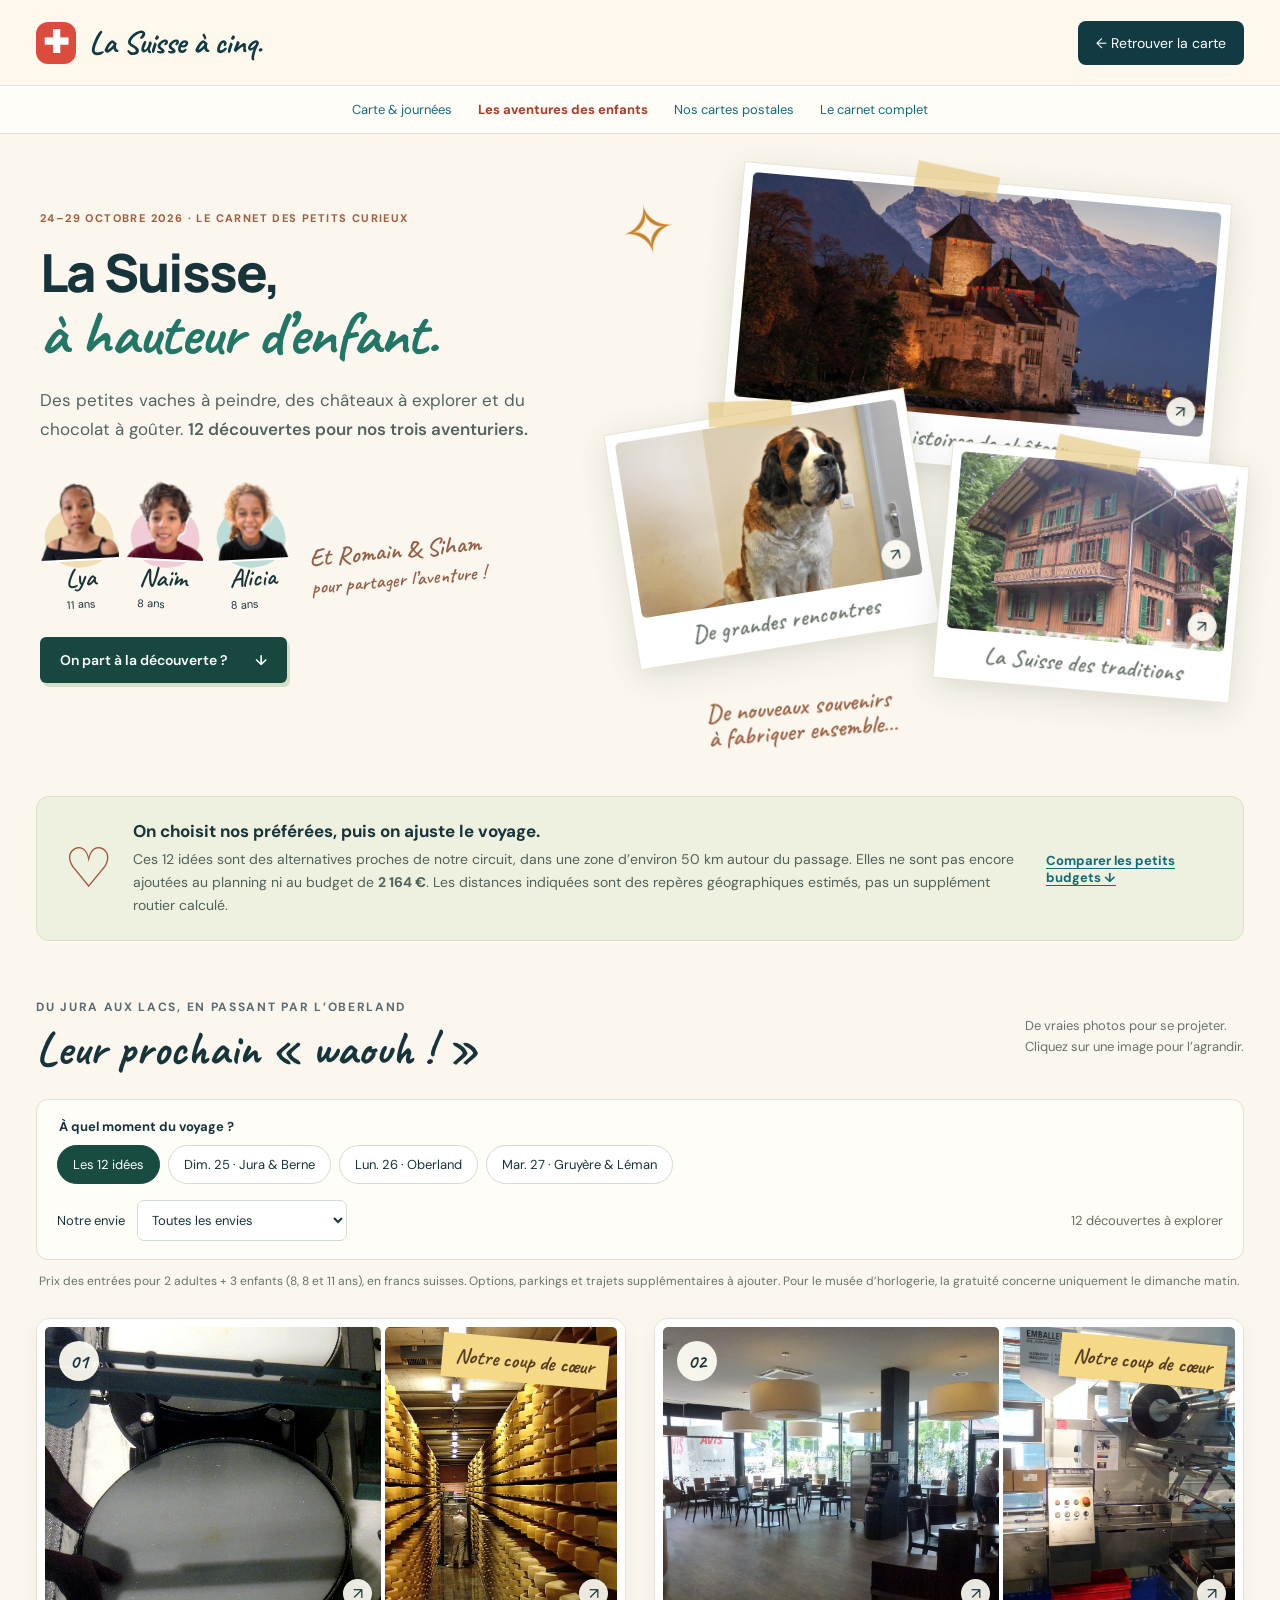
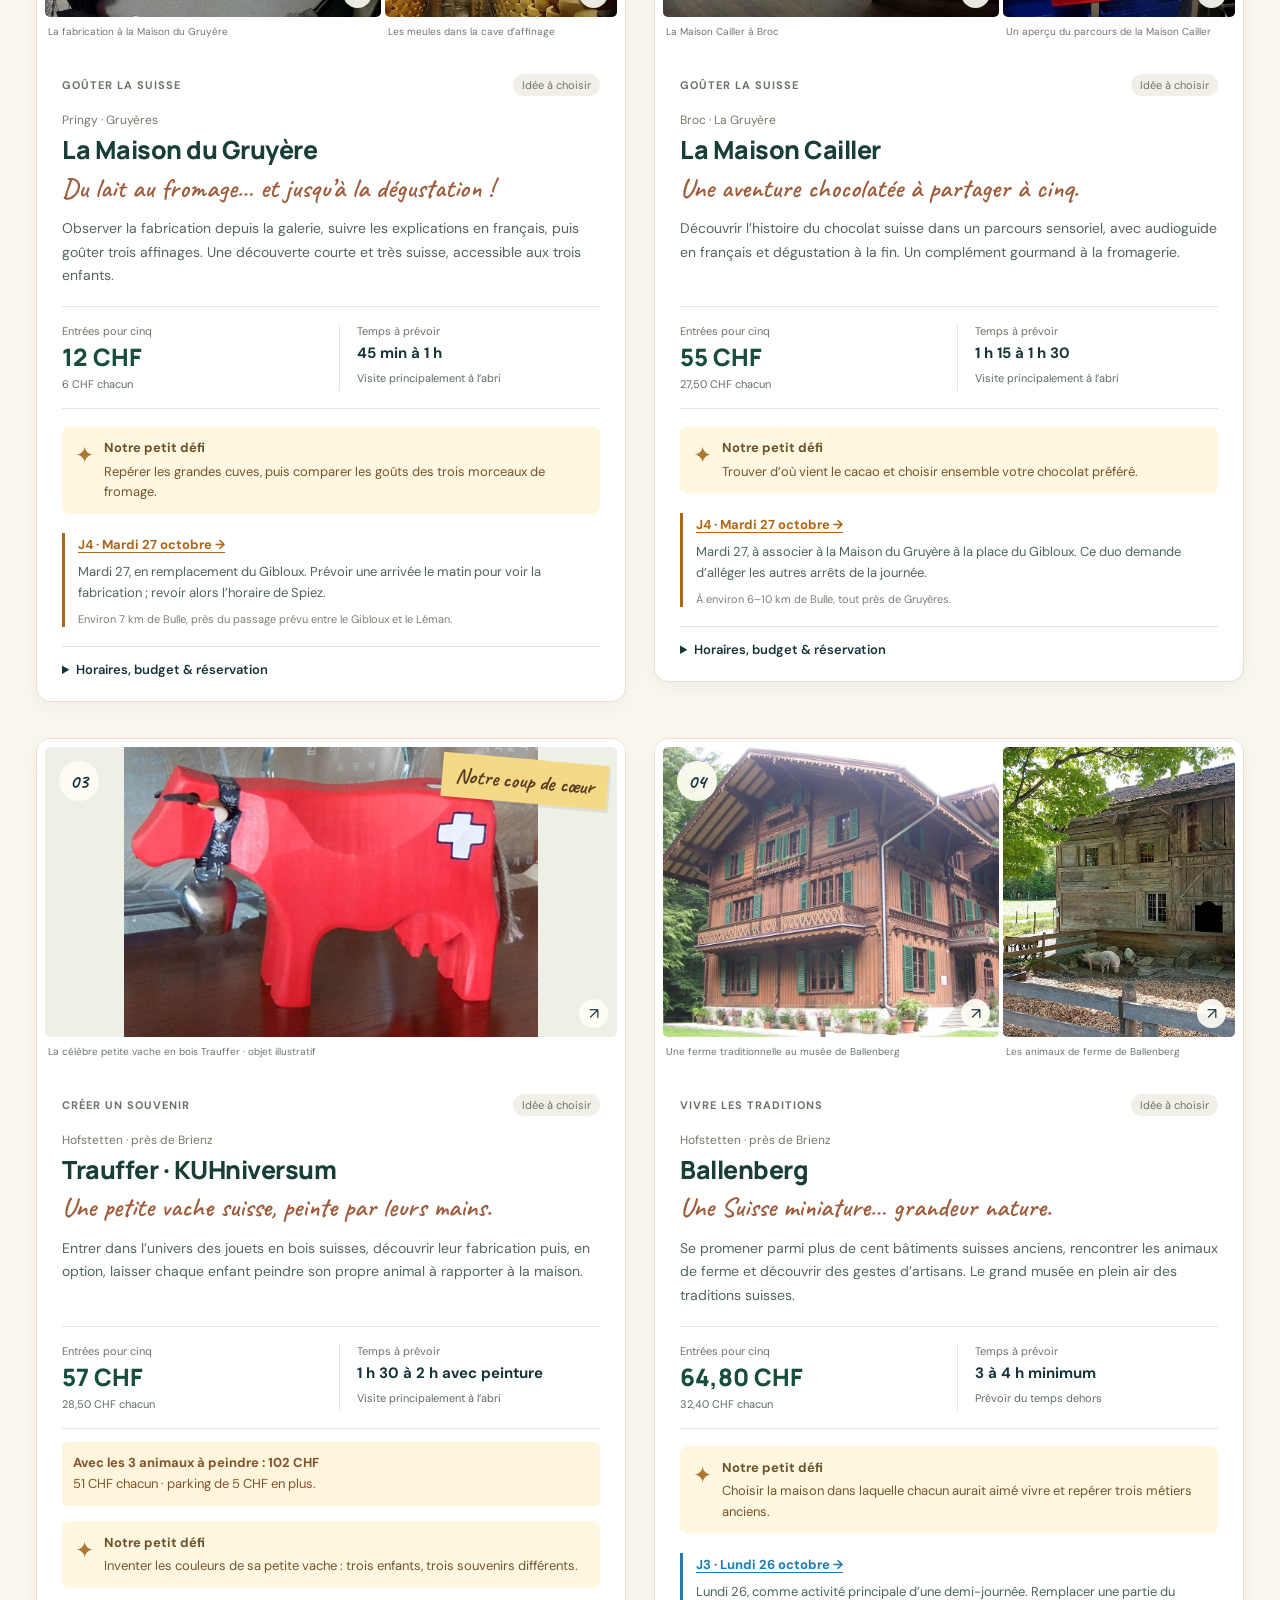
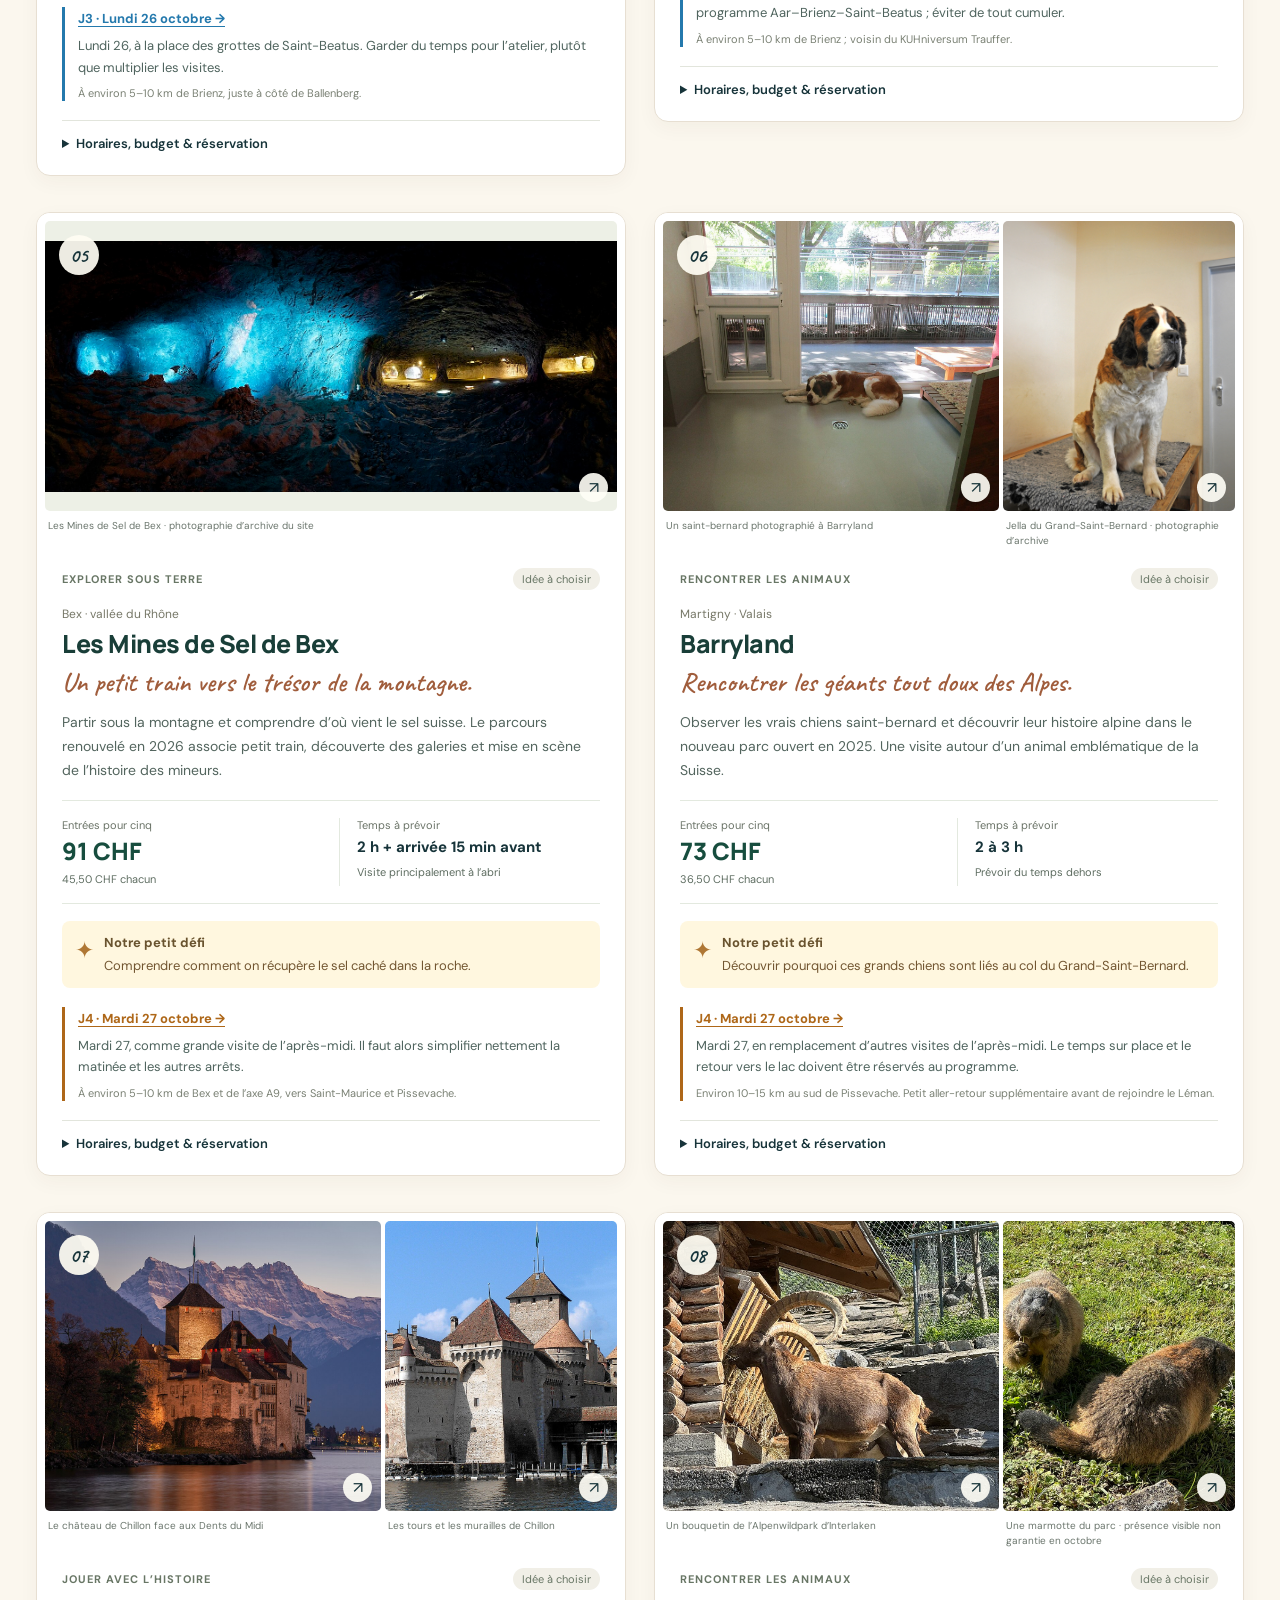
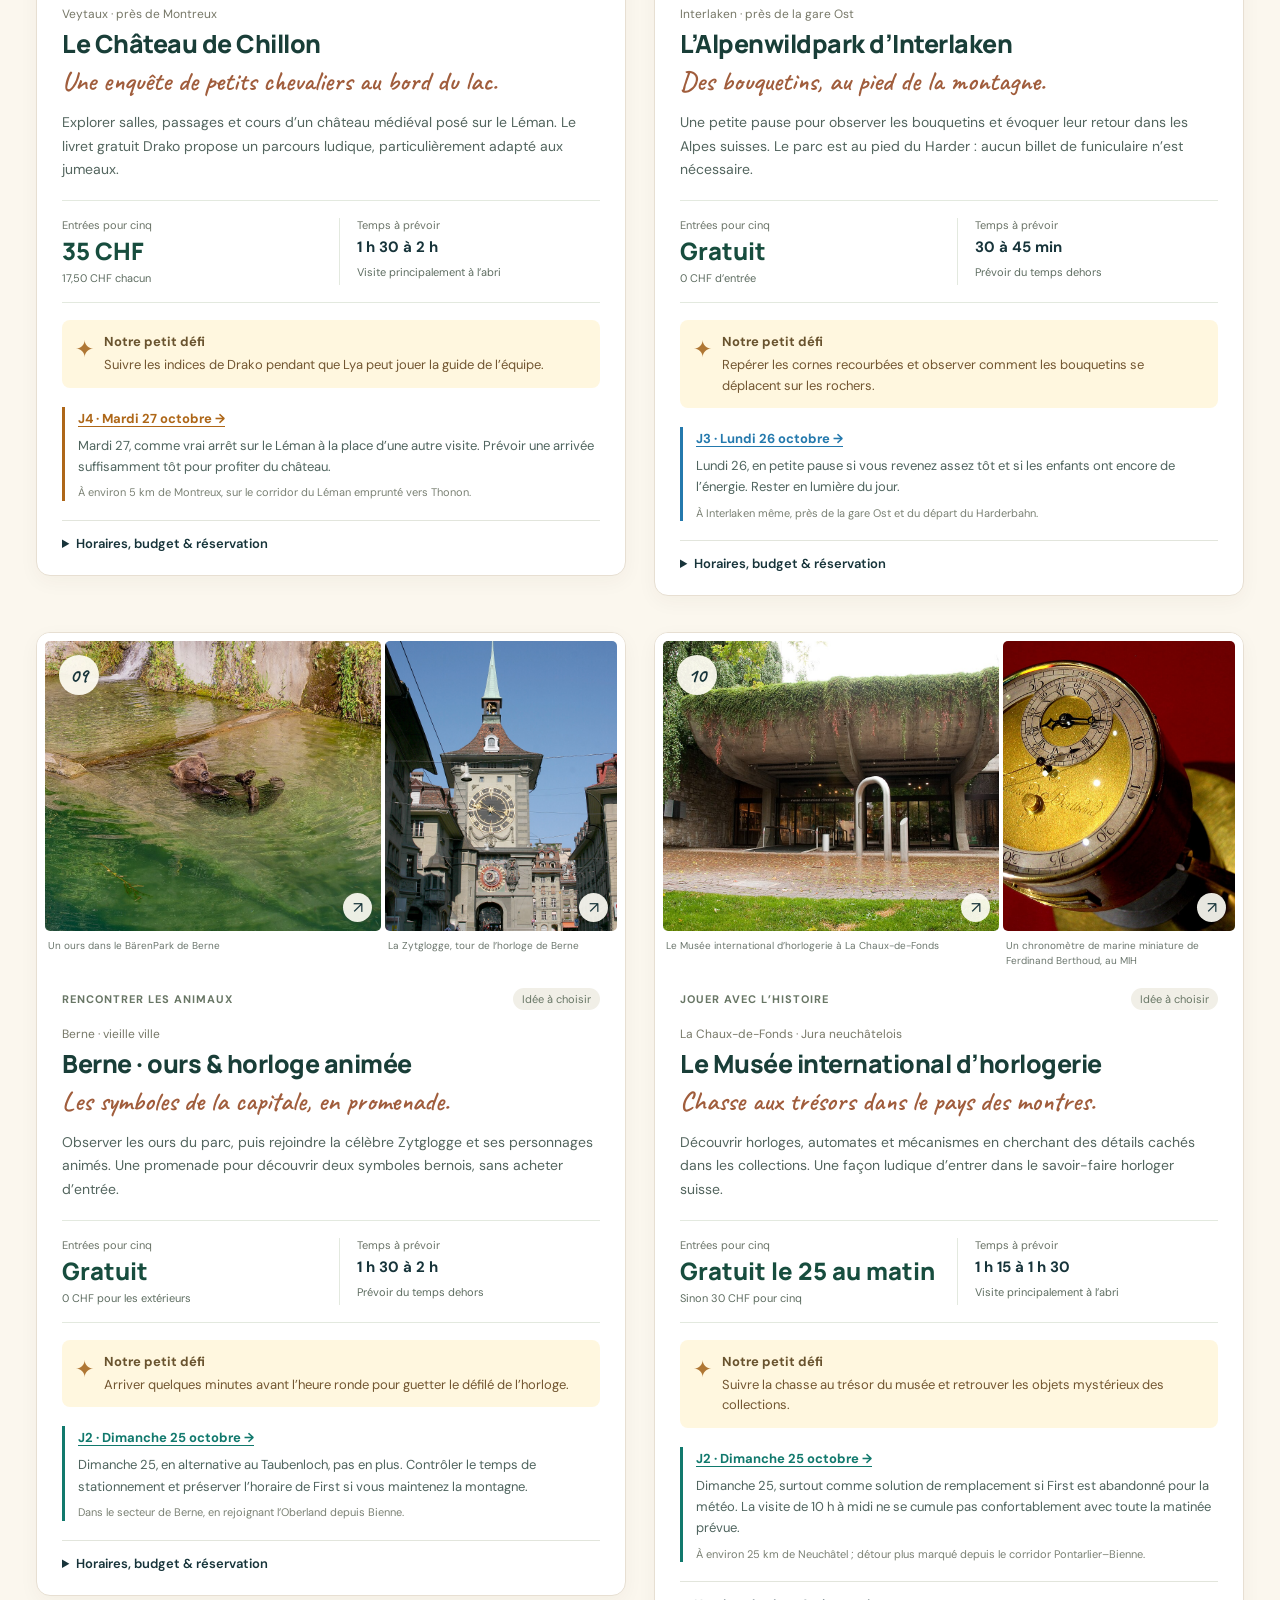
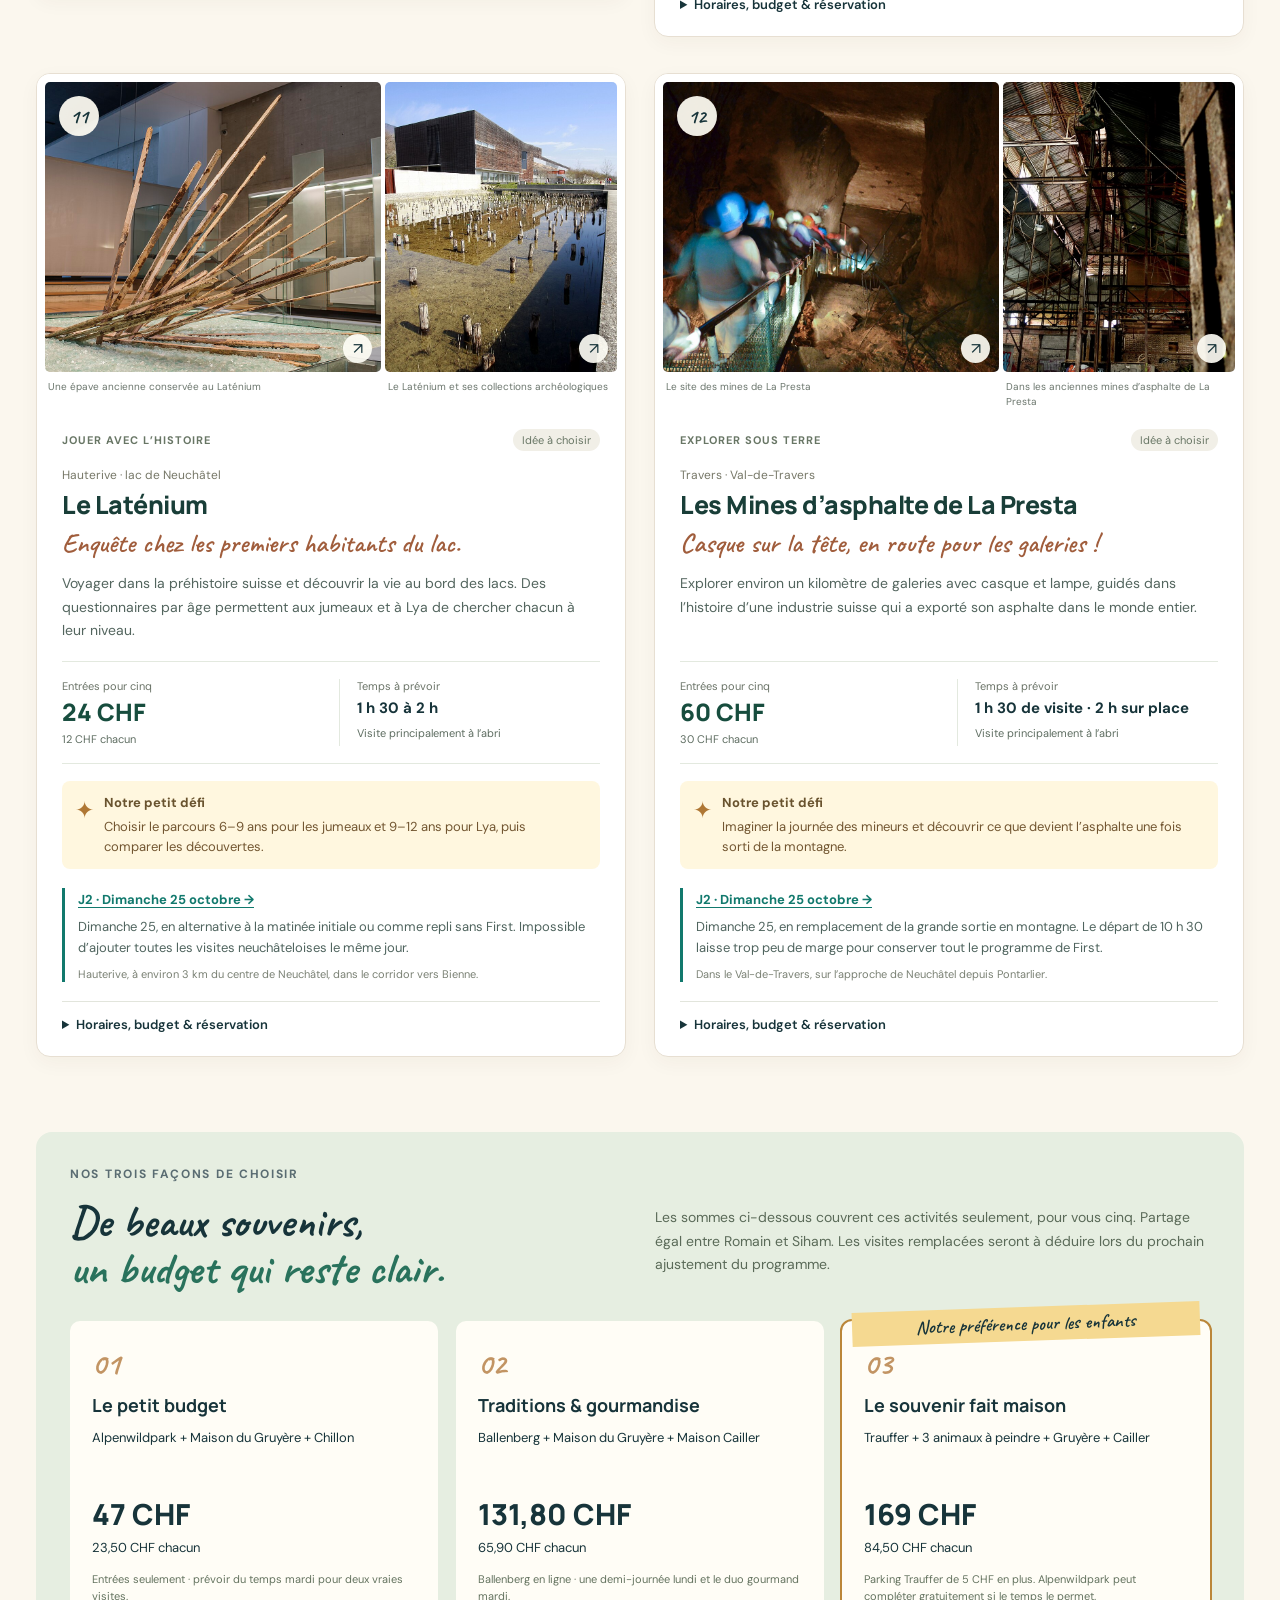
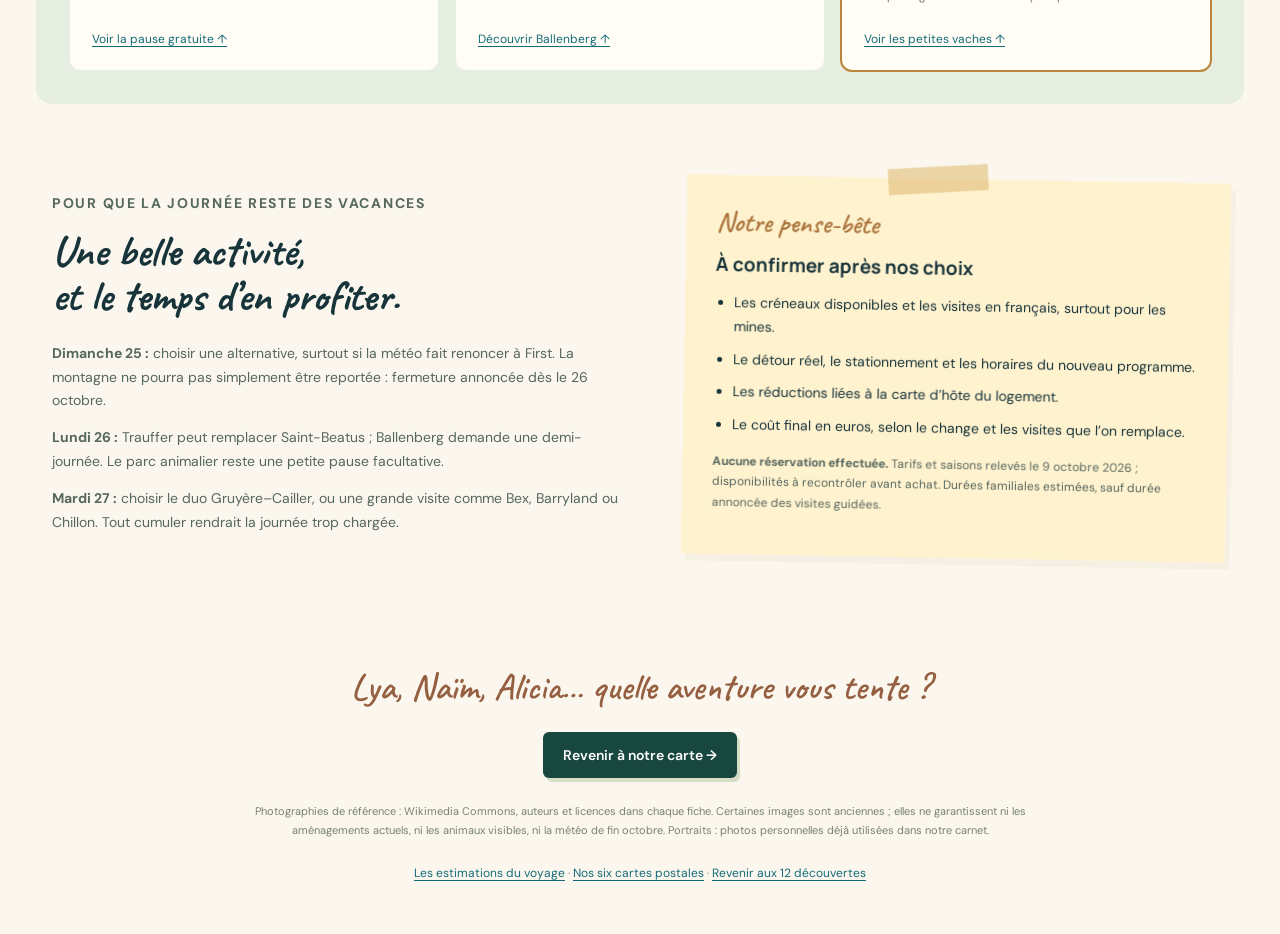
==== activites-enfants.html @ 462e2618 "Ajouter les 12 aventures des enfants et leur album de 22 photos" ====
<!doctype html><html lang="fr"><head><meta charset="utf-8"><meta name="viewport" content="width=device-width,initial-scale=1"><meta name="robots" content="noindex,nofollow"><meta name="theme-color" content="#113a42"><meta name="description" content="12 découvertes suisses pour Lya, Naïm et Alicia : photos, budgets pour cinq et alternatives proches de notre trajet du 24 au 29 octobre 2026."><title>Les aventures des enfants · La Suisse à cinq</title><link rel="stylesheet" href="style.css"><link rel="stylesheet" href="guide.css"><link rel="stylesheet" href="vacances.css"><link rel="stylesheet" href="activites-enfants.css"><script defer src="vacances.js?v=enfants-20261009"></script><script defer src="activites-enfants.js"></script></head>
<body class="children-page"><a class="skip" href="#decouvertes">Aller aux 12 activités</a><header class="guide-header"><a class="guide-brand" href="index.html"><span class="swiss-cross" aria-hidden="true">✚</span><span>La Suisse à cinq.</span></a><a class="back-map" href="index.html">← Retrouver la carte</a></header>
<nav class="children-nav" aria-label="Rubriques du carnet"><a href="index.html">Carte & journées</a><a href="activites-enfants.html" aria-current="page">Les aventures des enfants</a><a href="album.html">Nos cartes postales</a><a href="guide.html">Le carnet complet</a></nav>
<main><section class="children-hero"><div class="hero-copy"><p class="eyebrow">24–29 octobre 2026 · Le carnet des petits curieux</p><h1>La Suisse,<br><em>à hauteur d’enfant.</em></h1><p class="hero-intro">Des petites vaches à peindre, des châteaux à explorer et du chocolat à goûter. <strong>12 découvertes pour nos trois aventuriers.</strong></p><div class="hero-kids"><span class="family-person"><img src="photos/portraits/lya.png" alt="Lya" width="100" height="120"><span>Lya<small>11 ans</small></span></span><span class="family-person"><img src="photos/portraits/naim.png" alt="Naïm" width="100" height="120"><span>Naïm<small>8 ans</small></span></span><span class="family-person"><img src="photos/portraits/alicia.png" alt="Alicia" width="100" height="120"><span>Alicia<small>8 ans</small></span></span><p>Et Romain & Siham<br><span>pour partager l’aventure !</span></p></div><a class="explore-button" href="#decouvertes">On part à la découverte ? <span>↓</span></a></div><div class="hero-photo-wall"><div class="hero-print hero-print-1"><figure class="discovery-photo"><button type="button" data-full-image="photos/enfants/chillon-lac.jpg" data-image-title="Des histoires de château" data-image-note="Photo : Giles Laurent · CC BY-SA 4.0. Photographie de référence ; les conditions et les aménagements peuvent avoir changé." aria-label="Agrandir : Des histoires de château"><img src="photos/enfants/chillon-lac.jpg" alt="Des histoires de château" fetchpriority="high" decoding="async"><span class="photo-zoom" aria-hidden="true">↗</span></button><figcaption>Des histoires de château</figcaption></figure></div><div class="hero-print hero-print-2"><figure class="discovery-photo"><button type="button" data-full-image="photos/enfants/barry-rencontre.jpg" data-image-title="De grandes rencontres" data-image-note="Photo : Хрюша · CC BY-SA 3.0. Photographie de référence ; les conditions et les aménagements peuvent avoir changé." aria-label="Agrandir : De grandes rencontres"><img src="photos/enfants/barry-rencontre.jpg" alt="De grandes rencontres" fetchpriority="high" decoding="async"><span class="photo-zoom" aria-hidden="true">↗</span></button><figcaption>De grandes rencontres</figcaption></figure></div><div class="hero-print hero-print-3"><figure class="discovery-photo"><button type="button" data-full-image="photos/enfants/ballenberg-ferme.jpg" data-image-title="La Suisse des traditions" data-image-note="Photo : Ben W Bell · CC BY-SA 3.0. Photographie de référence ; les conditions et les aménagements peuvent avoir changé." aria-label="Agrandir : La Suisse des traditions"><img src="photos/enfants/ballenberg-ferme.jpg" alt="La Suisse des traditions" fetchpriority="high" decoding="async"><span class="photo-zoom" aria-hidden="true">↗</span></button><figcaption>La Suisse des traditions</figcaption></figure></div><span class="hero-doodle" aria-hidden="true">✧</span><span class="hero-handnote">De nouveaux souvenirs<br>à fabriquer ensemble…</span></div></section>
<div class="children-page-body"><aside class="selection-note"><span class="selection-symbol" aria-hidden="true">♡</span><div><strong>On choisit nos préférées, puis on ajuste le voyage.</strong><p>Ces 12 idées sont des alternatives proches de notre circuit, dans une zone d’environ 50 km autour du passage. Elles ne sont pas encore ajoutées au planning ni au budget de <b>2 164 €</b>. Les distances indiquées sont des repères géographiques estimés, pas un supplément routier calculé.</p></div><a href="#combinaisons">Comparer les petits budgets ↓</a></aside>
<section class="discovery-section" id="decouvertes"><div class="discovery-heading"><div><p class="eyebrow">Du Jura aux lacs, en passant par l’Oberland</p><h2>Leur prochain « waouh ! »</h2></div><p>De vraies photos pour se projeter.<br>Cliquez sur une image pour l’agrandir.</p></div>
<div class="activity-controls"><fieldset><legend>À quel moment du voyage ?</legend><div class="filter-buttons"><button type="button" data-day-filter="all" aria-pressed="true">Les 12 idées</button><button type="button" data-day-filter="2" aria-pressed="false">Dim. 25 · Jura & Berne</button><button type="button" data-day-filter="3" aria-pressed="false">Lun. 26 · Oberland</button><button type="button" data-day-filter="4" aria-pressed="false">Mar. 27 · Gruyère & Léman</button></div></fieldset><div class="secondary-filters"><label for="activity-budget">Notre envie</label><select id="activity-budget"><option value="all">Toutes les envies</option><option value="free">Entrée gratuite</option><option value="small">Entrées à 35 CHF maximum</option><option value="indoor">Visite principalement à l’abri</option></select><span id="activity-count" role="status" aria-live="polite">12 découvertes à explorer</span></div></div>
<p class="filter-caveat">Prix des entrées pour 2 adultes + 3 enfants (8, 8 et 11 ans), en francs suisses. Options, parkings et trajets supplémentaires à ajouter. Pour le musée d’horlogerie, la gratuité concerne uniquement le dimanche matin.</p><div class="discovery-grid"><article id="gruyere" class="discovery-card" data-day="4" data-price="12" data-indoor="true" style="--activity-color:#ae6718">
 <div class="card-photo-pair "><figure class="discovery-photo"><button type="button" data-full-image="photos/enfants/gruyere-fabrication.jpg" data-image-title="La fabrication à la Maison du Gruyère" data-image-note="Photo : SuperManu · CC BY-SA 3.0. Photographie de référence ; les conditions et les aménagements peuvent avoir changé." aria-label="Agrandir : La fabrication à la Maison du Gruyère"><img src="photos/enfants/gruyere-fabrication.jpg" alt="La fabrication à la Maison du Gruyère" loading="lazy" decoding="async"><span class="photo-zoom" aria-hidden="true">↗</span></button><figcaption>La fabrication à la Maison du Gruyère</figcaption></figure><figure class="discovery-photo"><button type="button" data-full-image="photos/enfants/gruyere-cave.jpg" data-image-title="Les meules dans la cave d’affinage" data-image-note="Photo : WillYs Fotowerkstatt · CC BY-SA 3.0. Photographie de référence ; les conditions et les aménagements peuvent avoir changé." aria-label="Agrandir : Les meules dans la cave d’affinage"><img src="photos/enfants/gruyere-cave.jpg" alt="Les meules dans la cave d’affinage" loading="lazy" decoding="async"><span class="photo-zoom" aria-hidden="true">↗</span></button><figcaption>Les meules dans la cave d’affinage</figcaption></figure><span class="activity-number">01</span><span class="favorite-sticker">Notre coup de cœur</span></div>
 <div class="discovery-content"><div class="activity-topline"><span>Goûter la Suisse</span><span class="proposal-status">Idée à choisir</span></div><p class="activity-place">Pringy · Gruyères</p><h3>La Maison du Gruyère</h3><p class="activity-subtitle">Du lait au fromage… et jusqu’à la dégustation !</p><p class="activity-experience">Observer la fabrication depuis la galerie, suivre les explications en français, puis goûter trois affinages. Une découverte courte et très suisse, accessible aux trois enfants.</p>
 <div class="activity-facts"><div><small>Entrées pour cinq</small><strong>12 CHF</strong><span>6 CHF chacun</span></div><div><small>Temps à prévoir</small><b>45 min à 1 h</b><span>Visite principalement à l’abri</span></div></div>
 <p class="kid-mission"><span aria-hidden="true">✦</span><span><b>Notre petit défi</b>Repérer les grandes cuves, puis comparer les goûts des trois morceaux de fromage.</span></p>
 <div class="route-fit"><a href="index.html?day=4">J4 · Mardi 27 octobre →</a><p>Mardi 27, en remplacement du Gibloux. Prévoir une arrivée le matin pour voir la fabrication ; revoir alors l’horaire de Spiez.</p><small>Environ 7 km de Bulle, près du passage prévu entre le Gibloux et le Léman.</small></div>
 <details class="activity-practical"><summary>Horaires, budget & réservation</summary><dl><dt>Quand y aller</dt><dd>Tous les jours, 9 h–18 h en octobre ; dernière entrée à 17 h 30. Fabrication annoncée de 9 h à 12 h 30.</dd><dt>Ce que comprend le prix</dt><dd>Forfait famille de 12 CHF : deux adultes et enfants jusqu’à 12 ans. Lya, Naïm et Alicia entrent dans cette tranche.</dd><dt>À prévoir ou confirmer</dt><dd>Billets sur place. Le créneau du matin est le vrai point à organiser.</dd></dl><div class="official-links"><a href="https://www.lamaisondugruyere.ch/informations-pratiques/tarifs/" target="_blank" rel="noopener noreferrer">Tarifs officiels ↗</a><a href="https://www.lamaisondugruyere.ch/informations-pratiques/horaires-douverture/" target="_blank" rel="noopener noreferrer">Horaires &amp; fabrication ↗</a></div><details class="photo-credits"><summary>Sources des photographies</summary><p><a href="https://commons.wikimedia.org/wiki/File:Fromagerie_gruy%C3%A8res-moulage-6.jpg" target="_blank" rel="noopener noreferrer">La fabrication à la Maison du Gruyère</a> · SuperManu · <a href="http://creativecommons.org/licenses/by-sa/3.0/" target="_blank" rel="noopener noreferrer">CC BY-SA 3.0</a>. Affichage recadré ; original accessible sur le lien.</p><p><a href="https://commons.wikimedia.org/wiki/File:Gruy%C3%A8re-Schauk%C3%A4serei-Lager.jpg" target="_blank" rel="noopener noreferrer">Les meules dans la cave d’affinage</a> · WillYs Fotowerkstatt · <a href="https://creativecommons.org/licenses/by-sa/3.0" target="_blank" rel="noopener noreferrer">CC BY-SA 3.0</a>. Affichage recadré ; original accessible sur le lien.</p></details></details></div></article><article id="cailler" class="discovery-card" data-day="4" data-price="55" data-indoor="true" style="--activity-color:#ae6718">
 <div class="card-photo-pair "><figure class="discovery-photo"><button type="button" data-full-image="photos/enfants/cailler-maison.jpg" data-image-title="La Maison Cailler à Broc" data-image-note="Photo : Fridolin freudenfett · CC BY-SA 4.0. Photographie de référence ; les conditions et les aménagements peuvent avoir changé." aria-label="Agrandir : La Maison Cailler à Broc"><img src="photos/enfants/cailler-maison.jpg" alt="La Maison Cailler à Broc" loading="lazy" decoding="async"><span class="photo-zoom" aria-hidden="true">↗</span></button><figcaption>La Maison Cailler à Broc</figcaption></figure><figure class="discovery-photo"><button type="button" data-full-image="photos/enfants/cailler-decouverte.jpg" data-image-title="Un aperçu du parcours de la Maison Cailler" data-image-note="Photo : Fridolin freudenfett · CC BY-SA 4.0. Photographie de référence ; les conditions et les aménagements peuvent avoir changé." aria-label="Agrandir : Un aperçu du parcours de la Maison Cailler"><img src="photos/enfants/cailler-decouverte.jpg" alt="Un aperçu du parcours de la Maison Cailler" loading="lazy" decoding="async"><span class="photo-zoom" aria-hidden="true">↗</span></button><figcaption>Un aperçu du parcours de la Maison Cailler</figcaption></figure><span class="activity-number">02</span><span class="favorite-sticker">Notre coup de cœur</span></div>
 <div class="discovery-content"><div class="activity-topline"><span>Goûter la Suisse</span><span class="proposal-status">Idée à choisir</span></div><p class="activity-place">Broc · La Gruyère</p><h3>La Maison Cailler</h3><p class="activity-subtitle">Une aventure chocolatée à partager à cinq.</p><p class="activity-experience">Découvrir l’histoire du chocolat suisse dans un parcours sensoriel, avec audioguide en français et dégustation à la fin. Un complément gourmand à la fromagerie.</p>
 <div class="activity-facts"><div><small>Entrées pour cinq</small><strong>55 CHF</strong><span>27,50 CHF chacun</span></div><div><small>Temps à prévoir</small><b>1 h 15 à 1 h 30</b><span>Visite principalement à l’abri</span></div></div>
 <p class="kid-mission"><span aria-hidden="true">✦</span><span><b>Notre petit défi</b>Trouver d’où vient le cacao et choisir ensemble votre chocolat préféré.</span></p>
 <div class="route-fit"><a href="index.html?day=4">J4 · Mardi 27 octobre →</a><p>Mardi 27, à associer à la Maison du Gruyère à la place du Gibloux. Ce duo demande d’alléger les autres arrêts de la journée.</p><small>À environ 6–10 km de Bulle, tout près de Gruyères.</small></div>
 <details class="activity-practical"><summary>Horaires, budget & réservation</summary><dl><dt>Quand y aller</dt><dd>Tous les jours, 10 h–18 h en octobre ; dernière vente de billet à 17 h. La visite elle-même dure environ 45–60 minutes.</dd><dt>Ce que comprend le prix</dt><dd>Deux adultes à 17 CHF et trois enfants à 7 CHF = 55 CHF. Audioguide et dégustation inclus ; atelier chocolat en supplément. Parking visiteurs gratuit.</dd><dt>À prévoir ou confirmer</dt><dd>Réservation en ligne conseillée. Les 20 premières minutes sont un parcours plutôt sombre et fermé ; les ateliers se réservent séparément.</dd></dl><div class="official-links"><a href="https://www.cailler.ch/fr/faq" target="_blank" rel="noopener noreferrer">Visite, horaires &amp; questions pratiques ↗</a><a href="https://boutique.cailler.ch/" target="_blank" rel="noopener noreferrer">Billetterie officielle ↗</a></div><details class="photo-credits"><summary>Sources des photographies</summary><p><a href="https://commons.wikimedia.org/wiki/File:Broc_Chocolaterie_Maison_Cailler-001.jpg" target="_blank" rel="noopener noreferrer">La Maison Cailler à Broc</a> · Fridolin freudenfett · <a href="https://creativecommons.org/licenses/by-sa/4.0" target="_blank" rel="noopener noreferrer">CC BY-SA 4.0</a>. Affichage recadré ; original accessible sur le lien.</p><p><a href="https://commons.wikimedia.org/wiki/File:Broc_Chocolaterie_Maison_Cailler-006.jpg" target="_blank" rel="noopener noreferrer">Un aperçu du parcours de la Maison Cailler</a> · Fridolin freudenfett · <a href="https://creativecommons.org/licenses/by-sa/4.0" target="_blank" rel="noopener noreferrer">CC BY-SA 4.0</a>. Affichage recadré ; original accessible sur le lien.</p></details></details></div></article><article id="trauffer" class="discovery-card" data-day="3" data-price="57" data-indoor="true" style="--activity-color:#2479ad">
 <div class="card-photo-pair single-photo"><figure class="discovery-photo"><button type="button" data-full-image="photos/enfants/trauffer-vache.jpg" data-image-title="La célèbre petite vache en bois Trauffer · objet illustratif" data-image-note="Photo : Alpöhi
derivative work of File:Wood carving of red cow with Swiss flag marks, and glass trophies on the drawer - Daebang Little Switzerland.jpg · CC BY-SA 2.0. Photographie de référence ; les conditions et les aménagements peuvent avoir changé." aria-label="Agrandir : La célèbre petite vache en bois Trauffer · objet illustratif"><img src="photos/enfants/trauffer-vache.jpg" alt="La célèbre petite vache en bois Trauffer · objet illustratif" loading="lazy" decoding="async"><span class="photo-zoom" aria-hidden="true">↗</span></button><figcaption>La célèbre petite vache en bois Trauffer · objet illustratif</figcaption></figure><span class="activity-number">03</span><span class="favorite-sticker">Notre coup de cœur</span></div>
 <div class="discovery-content"><div class="activity-topline"><span>Créer un souvenir</span><span class="proposal-status">Idée à choisir</span></div><p class="activity-place">Hofstetten · près de Brienz</p><h3>Trauffer · KUHniversum</h3><p class="activity-subtitle">Une petite vache suisse, peinte par leurs mains.</p><p class="activity-experience">Entrer dans l’univers des jouets en bois suisses, découvrir leur fabrication puis, en option, laisser chaque enfant peindre son propre animal à rapporter à la maison.</p>
 <div class="activity-facts"><div><small>Entrées pour cinq</small><strong>57 CHF</strong><span>28,50 CHF chacun</span></div><div><small>Temps à prévoir</small><b>1 h 30 à 2 h avec peinture</b><span>Visite principalement à l’abri</span></div></div>
 <p class="painting-price"><b>Avec les 3 animaux à peindre : 102 CHF</b><br>51 CHF chacun · parking de 5 CHF en plus.</p><p class="kid-mission"><span aria-hidden="true">✦</span><span><b>Notre petit défi</b>Inventer les couleurs de sa petite vache : trois enfants, trois souvenirs différents.</span></p>
 <div class="route-fit"><a href="index.html?day=3">J3 · Lundi 26 octobre →</a><p>Lundi 26, à la place des grottes de Saint-Beatus. Garder du temps pour l’atelier, plutôt que multiplier les visites.</p><small>À environ 5–10 km de Brienz, juste à côté de Ballenberg.</small></div>
 <details class="activity-practical"><summary>Horaires, budget & réservation</summary><dl><dt>Quand y aller</dt><dd>Ouvert tous les jours, 10 h–18 h. Parcours seul : environ 30–90 minutes. Peinture proposée sur place sans réservation préalable.</dd><dt>Ce que comprend le prix</dt><dd>Entrées : 2 × 15 + 3 × 9 = 57 CHF. Avec trois animaux à peindre à 15 CHF : 102 CHF, soit 51 CHF chacun. Parking : 5 CHF en plus.</dd><dt>À prévoir ou confirmer</dt><dd>Peinture adaptée aux enfants ; sculpture au couteau dès 12 ans, donc pas pour eux cette année. Une carte d’hôte Interlaken valable peut réduire les entrées de 20 % : 45,60 CHF, ou 90,60 CHF avec les trois peintures. À vérifier auprès du logement.</dd></dl><div class="official-links"><a href="https://www.trauffer.ch/erlebniswelt/erlebnis-rundgang-kuhniversum" target="_blank" rel="noopener noreferrer">Parcours &amp; tarifs officiels ↗</a><a href="https://www.trauffer.ch/erlebniswelt/" target="_blank" rel="noopener noreferrer">Ateliers &amp; informations ↗</a></div><details class="photo-credits"><summary>Sources des photographies</summary><p><a href="https://commons.wikimedia.org/wiki/File:Trauffer_Cow.jpg" target="_blank" rel="noopener noreferrer">La célèbre petite vache en bois Trauffer · objet illustratif</a> · Alpöhi
derivative work of File:Wood carving of red cow with Swiss flag marks, and glass trophies on the drawer - Daebang Little Switzerland.jpg · <a href="https://creativecommons.org/licenses/by-sa/2.0" target="_blank" rel="noopener noreferrer">CC BY-SA 2.0</a>. Affichage recadré ; original accessible sur le lien.</p></details></details></div></article><article id="ballenberg" class="discovery-card" data-day="3" data-price="64.8" data-indoor="false" style="--activity-color:#2479ad">
 <div class="card-photo-pair "><figure class="discovery-photo"><button type="button" data-full-image="photos/enfants/ballenberg-ferme.jpg" data-image-title="Une ferme traditionnelle au musée de Ballenberg" data-image-note="Photo : Ben W Bell · CC BY-SA 3.0. Photographie de référence ; les conditions et les aménagements peuvent avoir changé." aria-label="Agrandir : Une ferme traditionnelle au musée de Ballenberg"><img src="photos/enfants/ballenberg-ferme.jpg" alt="Une ferme traditionnelle au musée de Ballenberg" loading="lazy" decoding="async"><span class="photo-zoom" aria-hidden="true">↗</span></button><figcaption>Une ferme traditionnelle au musée de Ballenberg</figcaption></figure><figure class="discovery-photo"><button type="button" data-full-image="photos/enfants/ballenberg-animaux.jpg" data-image-title="Les animaux de ferme de Ballenberg" data-image-note="Photo : Parchaco · CC0. Photographie de référence ; les conditions et les aménagements peuvent avoir changé." aria-label="Agrandir : Les animaux de ferme de Ballenberg"><img src="photos/enfants/ballenberg-animaux.jpg" alt="Les animaux de ferme de Ballenberg" loading="lazy" decoding="async"><span class="photo-zoom" aria-hidden="true">↗</span></button><figcaption>Les animaux de ferme de Ballenberg</figcaption></figure><span class="activity-number">04</span></div>
 <div class="discovery-content"><div class="activity-topline"><span>Vivre les traditions</span><span class="proposal-status">Idée à choisir</span></div><p class="activity-place">Hofstetten · près de Brienz</p><h3>Ballenberg</h3><p class="activity-subtitle">Une Suisse miniature… grandeur nature.</p><p class="activity-experience">Se promener parmi plus de cent bâtiments suisses anciens, rencontrer les animaux de ferme et découvrir des gestes d’artisans. Le grand musée en plein air des traditions suisses.</p>
 <div class="activity-facts"><div><small>Entrées pour cinq</small><strong>64,80 CHF</strong><span>32,40 CHF chacun</span></div><div><small>Temps à prévoir</small><b>3 à 4 h minimum</b><span>Prévoir du temps dehors</span></div></div>
 <p class="kid-mission"><span aria-hidden="true">✦</span><span><b>Notre petit défi</b>Choisir la maison dans laquelle chacun aurait aimé vivre et repérer trois métiers anciens.</span></p>
 <div class="route-fit"><a href="index.html?day=3">J3 · Lundi 26 octobre →</a><p>Lundi 26, comme activité principale d’une demi-journée. Remplacer une partie du programme Aar–Brienz–Saint-Beatus ; éviter de tout cumuler.</p><small>À environ 5–10 km de Brienz ; voisin du KUHniversum Trauffer.</small></div>
 <details class="activity-practical"><summary>Horaires, budget & réservation</summary><dl><dt>Quand y aller</dt><dd>Saison 2026 : du 9 avril au 1er novembre, tous les jours de 10 h à 17 h. Les démonstrations dépendent du programme du jour.</dd><dt>Ce que comprend le prix</dt><dd>Billet famille en ligne : 64,80 CHF (réduction de 10 % sur 72 CHF). Billet combiné famille Ballenberg + Trauffer : 99 CHF, hors peinture et parking.</dd><dt>À prévoir ou confirmer</dt><dd>Acheter le tarif en ligne si retenu. Avec Trauffer et trois peintures : 144 CHF hors parking, et presque toute la journée à consacrer à ces deux sites. Visite surtout extérieure.</dd></dl><div class="official-links"><a href="https://ballenberg.ch/fr/offres-decouverte/familles-et-enfants/" target="_blank" rel="noopener noreferrer">Ballenberg en famille ↗</a><a href="https://shop.ballenberg.ch/fr/billets" target="_blank" rel="noopener noreferrer">Billets &amp; saison ↗</a></div><details class="photo-credits"><summary>Sources des photographies</summary><p><a href="https://commons.wikimedia.org/wiki/File:Ballenberg_-_Bernese_Midlands_House_-_Ben_W_Bell_31_Aug_2005.jpg" target="_blank" rel="noopener noreferrer">Une ferme traditionnelle au musée de Ballenberg</a> · Ben W Bell · <a href="http://creativecommons.org/licenses/by-sa/3.0/" target="_blank" rel="noopener noreferrer">CC BY-SA 3.0</a>. Affichage recadré ; original accessible sur le lien.</p><p><a href="https://commons.wikimedia.org/wiki/File:Pigs_in_front_of_house_no._641_at_the_Ballenberg_Museum.jpg" target="_blank" rel="noopener noreferrer">Les animaux de ferme de Ballenberg</a> · Parchaco · <a href="http://creativecommons.org/publicdomain/zero/1.0/deed.en" target="_blank" rel="noopener noreferrer">CC0</a>. Affichage recadré ; original accessible sur le lien.</p></details></details></div></article><article id="bex" class="discovery-card" data-day="4" data-price="91" data-indoor="true" style="--activity-color:#ae6718">
 <div class="card-photo-pair single-photo"><figure class="discovery-photo"><button type="button" data-full-image="photos/enfants/bex-mines.jpg" data-image-title="Les Mines de Sel de Bex · photographie d’archive du site" data-image-note="Photo : Souvaroff · CC BY-SA 4.0. Photographie de référence ; les conditions et les aménagements peuvent avoir changé." aria-label="Agrandir : Les Mines de Sel de Bex · photographie d’archive du site"><img src="photos/enfants/bex-mines.jpg" alt="Les Mines de Sel de Bex · photographie d’archive du site" loading="lazy" decoding="async"><span class="photo-zoom" aria-hidden="true">↗</span></button><figcaption>Les Mines de Sel de Bex · photographie d’archive du site</figcaption></figure><span class="activity-number">05</span></div>
 <div class="discovery-content"><div class="activity-topline"><span>Explorer sous terre</span><span class="proposal-status">Idée à choisir</span></div><p class="activity-place">Bex · vallée du Rhône</p><h3>Les Mines de Sel de Bex</h3><p class="activity-subtitle">Un petit train vers le trésor de la montagne.</p><p class="activity-experience">Partir sous la montagne et comprendre d’où vient le sel suisse. Le parcours renouvelé en 2026 associe petit train, découverte des galeries et mise en scène de l’histoire des mineurs.</p>
 <div class="activity-facts"><div><small>Entrées pour cinq</small><strong>91 CHF</strong><span>45,50 CHF chacun</span></div><div><small>Temps à prévoir</small><b>2 h + arrivée 15 min avant</b><span>Visite principalement à l’abri</span></div></div>
 <p class="kid-mission"><span aria-hidden="true">✦</span><span><b>Notre petit défi</b>Comprendre comment on récupère le sel caché dans la roche.</span></p>
 <div class="route-fit"><a href="index.html?day=4">J4 · Mardi 27 octobre →</a><p>Mardi 27, comme grande visite de l’après-midi. Il faut alors simplifier nettement la matinée et les autres arrêts.</p><small>À environ 5–10 km de Bex et de l’axe A9, vers Saint-Maurice et Pissevache.</small></div>
 <details class="activity-practical"><summary>Horaires, budget & réservation</summary><dl><dt>Quand y aller</dt><dd>Visite guidée d’environ 2 h. Le créneau exact du mardi 27 octobre et sa langue restent à vérifier dans la billetterie.</dd><dt>Ce que comprend le prix</dt><dd>Deux adultes à 26 CHF et trois enfants à 13 CHF = 91 CHF. Visite conseillée dès 4 ans : adaptée aux âges de vos trois enfants.</dd><dt>À prévoir ou confirmer</dt><dd>Réservation nécessaire pour sécuriser un départ en français. Arriver 15 minutes avant. Les photos d’archive ne montrent pas forcément la scénographie renouvelée en 2026.</dd></dl><div class="official-links"><a href="https://salina-helvetica.ch/visite-des-mines" target="_blank" rel="noopener noreferrer">La visite des mines ↗</a><a href="https://salina-helvetica.ch/event/minen-rundgang-148/register" target="_blank" rel="noopener noreferrer">Départs &amp; réservation ↗</a></div><details class="photo-credits"><summary>Sources des photographies</summary><p><a href="https://commons.wikimedia.org/wiki/File:Mines_de_Sel,_Bex,_Switzerland.jpg" target="_blank" rel="noopener noreferrer">Les Mines de Sel de Bex · photographie d’archive du site</a> · Souvaroff · <a href="https://creativecommons.org/licenses/by-sa/4.0" target="_blank" rel="noopener noreferrer">CC BY-SA 4.0</a>. Affichage recadré ; original accessible sur le lien.</p></details></details></div></article><article id="barryland" class="discovery-card" data-day="4" data-price="73" data-indoor="false" style="--activity-color:#ae6718">
 <div class="card-photo-pair "><figure class="discovery-photo"><button type="button" data-full-image="photos/enfants/barry-chien.jpg" data-image-title="Un saint-bernard photographié à Barryland" data-image-note="Photo : Roxaneweb · CC BY-SA 4.0. Photographie de référence ; les conditions et les aménagements peuvent avoir changé." aria-label="Agrandir : Un saint-bernard photographié à Barryland"><img src="photos/enfants/barry-chien.jpg" alt="Un saint-bernard photographié à Barryland" loading="lazy" decoding="async"><span class="photo-zoom" aria-hidden="true">↗</span></button><figcaption>Un saint-bernard photographié à Barryland</figcaption></figure><figure class="discovery-photo"><button type="button" data-full-image="photos/enfants/barry-rencontre.jpg" data-image-title="Jella du Grand-Saint-Bernard · photographie d’archive" data-image-note="Photo : Хрюша · CC BY-SA 3.0. Photographie de référence ; les conditions et les aménagements peuvent avoir changé." aria-label="Agrandir : Jella du Grand-Saint-Bernard · photographie d’archive"><img src="photos/enfants/barry-rencontre.jpg" alt="Jella du Grand-Saint-Bernard · photographie d’archive" loading="lazy" decoding="async"><span class="photo-zoom" aria-hidden="true">↗</span></button><figcaption>Jella du Grand-Saint-Bernard · photographie d’archive</figcaption></figure><span class="activity-number">06</span></div>
 <div class="discovery-content"><div class="activity-topline"><span>Rencontrer les animaux</span><span class="proposal-status">Idée à choisir</span></div><p class="activity-place">Martigny · Valais</p><h3>Barryland</h3><p class="activity-subtitle">Rencontrer les géants tout doux des Alpes.</p><p class="activity-experience">Observer les vrais chiens saint-bernard et découvrir leur histoire alpine dans le nouveau parc ouvert en 2025. Une visite autour d’un animal emblématique de la Suisse.</p>
 <div class="activity-facts"><div><small>Entrées pour cinq</small><strong>73 CHF</strong><span>36,50 CHF chacun</span></div><div><small>Temps à prévoir</small><b>2 à 3 h</b><span>Prévoir du temps dehors</span></div></div>
 <p class="kid-mission"><span aria-hidden="true">✦</span><span><b>Notre petit défi</b>Découvrir pourquoi ces grands chiens sont liés au col du Grand-Saint-Bernard.</span></p>
 <div class="route-fit"><a href="index.html?day=4">J4 · Mardi 27 octobre →</a><p>Mardi 27, en remplacement d’autres visites de l’après-midi. Le temps sur place et le retour vers le lac doivent être réservés au programme.</p><small>Environ 10–15 km au sud de Pissevache. Petit aller-retour supplémentaire avant de rejoindre le Léman.</small></div>
 <details class="activity-practical"><summary>Horaires, budget & réservation</summary><dl><dt>Quand y aller</dt><dd>Tous les jours de 10 h à 18 h, sauf les 24 et 25 décembre. Espaces intérieurs et extérieurs ; parking gratuit annoncé.</dd><dt>Ce que comprend le prix</dt><dd>Forfait famille : 73 CHF en ligne ou 75 CHF sur place. Le prix affiché ici utilise le tarif en ligne.</dd><dt>À prévoir ou confirmer</dt><dd>L’entrée classique permet d’observer les chiens, pas de les caresser. Présence de chiots non garantie. Les photos montrent les saint-bernard et ne décrivent pas l’aménagement du nouveau parc.</dd></dl><div class="official-links"><a href="https://www.barryland.ch/fr/" target="_blank" rel="noopener noreferrer">Le parc officiel ↗</a><a href="https://www.barryland.ch/fr/infos-pratiques-550/" target="_blank" rel="noopener noreferrer">Tarifs &amp; informations pratiques ↗</a></div><details class="photo-credits"><summary>Sources des photographies</summary><p><a href="https://commons.wikimedia.org/wiki/File:BARRYLAND_Chien_Saint-Bernard.jpg" target="_blank" rel="noopener noreferrer">Un saint-bernard photographié à Barryland</a> · Roxaneweb · <a href="https://creativecommons.org/licenses/by-sa/4.0" target="_blank" rel="noopener noreferrer">CC BY-SA 4.0</a>. Affichage recadré ; original accessible sur le lien.</p><p><a href="https://commons.wikimedia.org/wiki/File:Musee_et_Chiens_du_Saint-Bernard,_Jella_du_Grand_St._Bernard_01_10.jpg" target="_blank" rel="noopener noreferrer">Jella du Grand-Saint-Bernard · photographie d’archive</a> · Хрюша · <a href="https://creativecommons.org/licenses/by-sa/3.0" target="_blank" rel="noopener noreferrer">CC BY-SA 3.0</a>. Affichage recadré ; original accessible sur le lien.</p></details></details></div></article><article id="chillon" class="discovery-card" data-day="4" data-price="35" data-indoor="true" style="--activity-color:#ae6718">
 <div class="card-photo-pair "><figure class="discovery-photo"><button type="button" data-full-image="photos/enfants/chillon-lac.jpg" data-image-title="Le château de Chillon face aux Dents du Midi" data-image-note="Photo : Giles Laurent · CC BY-SA 4.0. Photographie de référence ; les conditions et les aménagements peuvent avoir changé." aria-label="Agrandir : Le château de Chillon face aux Dents du Midi"><img src="photos/enfants/chillon-lac.jpg" alt="Le château de Chillon face aux Dents du Midi" loading="lazy" decoding="async"><span class="photo-zoom" aria-hidden="true">↗</span></button><figcaption>Le château de Chillon face aux Dents du Midi</figcaption></figure><figure class="discovery-photo"><button type="button" data-full-image="photos/enfants/chillon-chateau.jpg" data-image-title="Les tours et les murailles de Chillon" data-image-note="Photo : Benjamin Gimmel BenHur · CC BY-SA 3.0. Photographie de référence ; les conditions et les aménagements peuvent avoir changé." aria-label="Agrandir : Les tours et les murailles de Chillon"><img src="photos/enfants/chillon-chateau.jpg" alt="Les tours et les murailles de Chillon" loading="lazy" decoding="async"><span class="photo-zoom" aria-hidden="true">↗</span></button><figcaption>Les tours et les murailles de Chillon</figcaption></figure><span class="activity-number">07</span></div>
 <div class="discovery-content"><div class="activity-topline"><span>Jouer avec l’histoire</span><span class="proposal-status">Idée à choisir</span></div><p class="activity-place">Veytaux · près de Montreux</p><h3>Le Château de Chillon</h3><p class="activity-subtitle">Une enquête de petits chevaliers au bord du lac.</p><p class="activity-experience">Explorer salles, passages et cours d’un château médiéval posé sur le Léman. Le livret gratuit Drako propose un parcours ludique, particulièrement adapté aux jumeaux.</p>
 <div class="activity-facts"><div><small>Entrées pour cinq</small><strong>35 CHF</strong><span>17,50 CHF chacun</span></div><div><small>Temps à prévoir</small><b>1 h 30 à 2 h</b><span>Visite principalement à l’abri</span></div></div>
 <p class="kid-mission"><span aria-hidden="true">✦</span><span><b>Notre petit défi</b>Suivre les indices de Drako pendant que Lya peut jouer la guide de l’équipe.</span></p>
 <div class="route-fit"><a href="index.html?day=4">J4 · Mardi 27 octobre →</a><p>Mardi 27, comme vrai arrêt sur le Léman à la place d’une autre visite. Prévoir une arrivée suffisamment tôt pour profiter du château.</p><small>À environ 5 km de Montreux, sur le corridor du Léman emprunté vers Thonon.</small></div>
 <details class="activity-practical"><summary>Horaires, budget & réservation</summary><dl><dt>Quand y aller</dt><dd>En octobre : 9 h 30–18 h ; dernière entrée à 17 h. Parcours Drako conçu pour les 6–10 ans ; Lya, 11 ans, peut participer avec eux.</dd><dt>Ce que comprend le prix</dt><dd>Billet famille : 35 CHF pour deux adultes et jusqu’à cinq enfants de 6 à 15 ans. Livret Drako gratuit. Parking non inclus.</dd><dt>À prévoir ou confirmer</dt><dd>Visite libre. Les ateliers et animations d’Halloween repérés avant votre séjour ne sont pas inclus : leurs dates ne correspondent pas au 24–29 octobre.</dd></dl><div class="official-links"><a href="https://www.chillon.ch/visite/" target="_blank" rel="noopener noreferrer">Horaires &amp; tarifs ↗</a><a href="https://www.chillon.ch/visite/visite-libre/" target="_blank" rel="noopener noreferrer">Visite libre &amp; Drako ↗</a></div><details class="photo-credits"><summary>Sources des photographies</summary><p><a href="https://commons.wikimedia.org/wiki/File:001_Chateau_de_Chillon_and_Dents_du_Midi_Photo_by_Giles_Laurent.jpg" target="_blank" rel="noopener noreferrer">Le château de Chillon face aux Dents du Midi</a> · Giles Laurent · <a href="https://creativecommons.org/licenses/by-sa/4.0" target="_blank" rel="noopener noreferrer">CC BY-SA 4.0</a>. Affichage recadré ; original accessible sur le lien.</p><p><a href="https://commons.wikimedia.org/wiki/File:Schweiz_Schloss_Chillon_Gesamtansicht.jpg" target="_blank" rel="noopener noreferrer">Les tours et les murailles de Chillon</a> · Benjamin Gimmel BenHur · <a href="http://creativecommons.org/licenses/by-sa/3.0/" target="_blank" rel="noopener noreferrer">CC BY-SA 3.0</a>. Affichage recadré ; original accessible sur le lien.</p></details></details></div></article><article id="wildpark" class="discovery-card" data-day="3" data-price="0" data-indoor="false" style="--activity-color:#2479ad">
 <div class="card-photo-pair "><figure class="discovery-photo"><button type="button" data-full-image="photos/enfants/wildpark-bouquetin.jpg" data-image-title="Un bouquetin de l’Alpenwildpark d’Interlaken" data-image-note="Photo : Rectilinium · CC BY-SA 4.0. Photographie de référence ; les conditions et les aménagements peuvent avoir changé." aria-label="Agrandir : Un bouquetin de l’Alpenwildpark d’Interlaken"><img src="photos/enfants/wildpark-bouquetin.jpg" alt="Un bouquetin de l’Alpenwildpark d’Interlaken" loading="lazy" decoding="async"><span class="photo-zoom" aria-hidden="true">↗</span></button><figcaption>Un bouquetin de l’Alpenwildpark d’Interlaken</figcaption></figure><figure class="discovery-photo"><button type="button" data-full-image="photos/enfants/wildpark-marmotte.jpg" data-image-title="Une marmotte du parc · présence visible non garantie en octobre" data-image-note="Photo : Rectilinium · CC BY-SA 4.0. Photographie de référence ; les conditions et les aménagements peuvent avoir changé." aria-label="Agrandir : Une marmotte du parc · présence visible non garantie en octobre"><img src="photos/enfants/wildpark-marmotte.jpg" alt="Une marmotte du parc · présence visible non garantie en octobre" loading="lazy" decoding="async"><span class="photo-zoom" aria-hidden="true">↗</span></button><figcaption>Une marmotte du parc · présence visible non garantie en octobre</figcaption></figure><span class="activity-number">08</span></div>
 <div class="discovery-content"><div class="activity-topline"><span>Rencontrer les animaux</span><span class="proposal-status">Idée à choisir</span></div><p class="activity-place">Interlaken · près de la gare Ost</p><h3>L’Alpenwildpark d’Interlaken</h3><p class="activity-subtitle">Des bouquetins, au pied de la montagne.</p><p class="activity-experience">Une petite pause pour observer les bouquetins et évoquer leur retour dans les Alpes suisses. Le parc est au pied du Harder : aucun billet de funiculaire n’est nécessaire.</p>
 <div class="activity-facts"><div><small>Entrées pour cinq</small><strong>Gratuit</strong><span>0 CHF d’entrée</span></div><div><small>Temps à prévoir</small><b>30 à 45 min</b><span>Prévoir du temps dehors</span></div></div>
 <p class="kid-mission"><span aria-hidden="true">✦</span><span><b>Notre petit défi</b>Repérer les cornes recourbées et observer comment les bouquetins se déplacent sur les rochers.</span></p>
 <div class="route-fit"><a href="index.html?day=3">J3 · Lundi 26 octobre →</a><p>Lundi 26, en petite pause si vous revenez assez tôt et si les enfants ont encore de l’énergie. Rester en lumière du jour.</p><small>À Interlaken même, près de la gare Ost et du départ du Harderbahn.</small></div>
 <details class="activity-practical"><summary>Horaires, budget & réservation</summary><dl><dt>Quand y aller</dt><dd>Accessible toute l’année. Observation des animaux variable ; les marmottes peuvent déjà hiberner fin octobre.</dd><dt>Ce que comprend le prix</dt><dd>Entrée gratuite ; don facultatif. Éventuel stationnement à prévoir séparément.</dd><dt>À prévoir ou confirmer</dt><dd>Pas de réservation. La photo de marmotte illustre l’espèce présente au parc, pas une promesse d’en voir pendant votre passage.</dd></dl><div class="official-links"><a href="https://www.interlaken.swiss/en/experiences/poi/alpine-wildlife-park-interlaken" target="_blank" rel="noopener noreferrer">Informations de l’office de tourisme ↗</a></div><details class="photo-credits"><summary>Sources des photographies</summary><p><a href="https://commons.wikimedia.org/wiki/File:CH_BE_Alpenwildpark_Interlaken_Steinbock_a.jpg" target="_blank" rel="noopener noreferrer">Un bouquetin de l’Alpenwildpark d’Interlaken</a> · Rectilinium · <a href="https://creativecommons.org/licenses/by-sa/4.0" target="_blank" rel="noopener noreferrer">CC BY-SA 4.0</a>. Affichage recadré ; original accessible sur le lien.</p><p><a href="https://commons.wikimedia.org/wiki/File:CH_BE_Alpenwildpark_Interlaken_Murmeltier_a.jpeg" target="_blank" rel="noopener noreferrer">Une marmotte du parc · présence visible non garantie en octobre</a> · Rectilinium · <a href="https://creativecommons.org/licenses/by-sa/4.0" target="_blank" rel="noopener noreferrer">CC BY-SA 4.0</a>. Affichage recadré ; original accessible sur le lien.</p></details></details></div></article><article id="berne" class="discovery-card" data-day="2" data-price="0" data-indoor="false" style="--activity-color:#11796d">
 <div class="card-photo-pair "><figure class="discovery-photo"><button type="button" data-full-image="photos/enfants/bern-ours.jpg" data-image-title="Un ours dans le BärenPark de Berne" data-image-note="Photo : Sumit Surai · CC BY-SA 4.0. Photographie de référence ; les conditions et les aménagements peuvent avoir changé." aria-label="Agrandir : Un ours dans le BärenPark de Berne"><img src="photos/enfants/bern-ours.jpg" alt="Un ours dans le BärenPark de Berne" loading="lazy" decoding="async"><span class="photo-zoom" aria-hidden="true">↗</span></button><figcaption>Un ours dans le BärenPark de Berne</figcaption></figure><figure class="discovery-photo"><button type="button" data-full-image="photos/enfants/bern-horloge.jpg" data-image-title="La Zytglogge, tour de l’horloge de Berne" data-image-note="Photo : Mike Lehmann, Mike Switzerland 13:37,  2 July 2006 (UTC) · CC BY-SA 3.0. Photographie de référence ; les conditions et les aménagements peuvent avoir changé." aria-label="Agrandir : La Zytglogge, tour de l’horloge de Berne"><img src="photos/enfants/bern-horloge.jpg" alt="La Zytglogge, tour de l’horloge de Berne" loading="lazy" decoding="async"><span class="photo-zoom" aria-hidden="true">↗</span></button><figcaption>La Zytglogge, tour de l’horloge de Berne</figcaption></figure><span class="activity-number">09</span></div>
 <div class="discovery-content"><div class="activity-topline"><span>Rencontrer les animaux</span><span class="proposal-status">Idée à choisir</span></div><p class="activity-place">Berne · vieille ville</p><h3>Berne · ours &amp; horloge animée</h3><p class="activity-subtitle">Les symboles de la capitale, en promenade.</p><p class="activity-experience">Observer les ours du parc, puis rejoindre la célèbre Zytglogge et ses personnages animés. Une promenade pour découvrir deux symboles bernois, sans acheter d’entrée.</p>
 <div class="activity-facts"><div><small>Entrées pour cinq</small><strong>Gratuit</strong><span>0 CHF pour les extérieurs</span></div><div><small>Temps à prévoir</small><b>1 h 30 à 2 h</b><span>Prévoir du temps dehors</span></div></div>
 <p class="kid-mission"><span aria-hidden="true">✦</span><span><b>Notre petit défi</b>Arriver quelques minutes avant l’heure ronde pour guetter le défilé de l’horloge.</span></p>
 <div class="route-fit"><a href="index.html?day=2">J2 · Dimanche 25 octobre →</a><p>Dimanche 25, en alternative au Taubenloch, pas en plus. Contrôler le temps de stationnement et préserver l’horaire de First si vous maintenez la montagne.</p><small>Dans le secteur de Berne, en rejoignant l’Oberland depuis Bienne.</small></div>
 <details class="activity-practical"><summary>Horaires, budget & réservation</summary><dl><dt>Quand y aller</dt><dd>Le parc aux ours est accessible toute l’année ; les animaux ne sont pas toujours visibles. Animation extérieure de l’horloge avant l’heure ronde.</dd><dt>Ce que comprend le prix</dt><dd>Parc et observation extérieure de l’horloge gratuits. Stationnement en ville en supplément ; une visite intérieure de la tour serait payante.</dd><dt>À prévoir ou confirmer</dt><dd>Pas de réservation pour cette promenade. En cas de temps court, ne pas tenter les deux extrémités de la ville en courant.</dd></dl><div class="official-links"><a href="https://tierpark-bern.ch/fr/parc-aux-ours/" target="_blank" rel="noopener noreferrer">Parc aux ours ↗</a><a href="https://bern.com/en/explore/tourist-attractions/attractions/zytglogge-clock-tower" target="_blank" rel="noopener noreferrer">Zytglogge ↗</a></div><details class="photo-credits"><summary>Sources des photographies</summary><p><a href="https://commons.wikimedia.org/wiki/File:Bern_-_Swimming_Bear_-_B%C3%A4renPark.jpg" target="_blank" rel="noopener noreferrer">Un ours dans le BärenPark de Berne</a> · Sumit Surai · <a href="https://creativecommons.org/licenses/by-sa/4.0" target="_blank" rel="noopener noreferrer">CC BY-SA 4.0</a>. Affichage recadré ; original accessible sur le lien.</p><p><a href="https://commons.wikimedia.org/wiki/File:Zytglogge_01.jpg" target="_blank" rel="noopener noreferrer">La Zytglogge, tour de l’horloge de Berne</a> · Mike Lehmann, Mike Switzerland 13:37,  2 July 2006 (UTC) · <a href="http://creativecommons.org/licenses/by-sa/3.0/" target="_blank" rel="noopener noreferrer">CC BY-SA 3.0</a>. Affichage recadré ; original accessible sur le lien.</p></details></details></div></article><article id="mih" class="discovery-card" data-day="2" data-price="0" data-indoor="true" style="--activity-color:#11796d">
 <div class="card-photo-pair "><figure class="discovery-photo"><button type="button" data-full-image="photos/enfants/mih-musee.jpg" data-image-title="Le Musée international d’horlogerie à La Chaux-de-Fonds" data-image-note="Photo : Tomleighmartin · CC0. Photographie de référence ; les conditions et les aménagements peuvent avoir changé." aria-label="Agrandir : Le Musée international d’horlogerie à La Chaux-de-Fonds"><img src="photos/enfants/mih-musee.jpg" alt="Le Musée international d’horlogerie à La Chaux-de-Fonds" loading="lazy" decoding="async"><span class="photo-zoom" aria-hidden="true">↗</span></button><figcaption>Le Musée international d’horlogerie à La Chaux-de-Fonds</figcaption></figure><figure class="discovery-photo"><button type="button" data-full-image="photos/enfants/mih-detail.jpg" data-image-title="Un chronomètre de marine miniature de Ferdinand Berthoud, au MIH" data-image-note="Photo : Horology (talk) (Uploads) Of item: Fortunat Mueller-Maerki · CC BY-SA 3.0. Photographie de référence ; les conditions et les aménagements peuvent avoir changé." aria-label="Agrandir : Un chronomètre de marine miniature de Ferdinand Berthoud, au MIH"><img src="photos/enfants/mih-detail.jpg" alt="Un chronomètre de marine miniature de Ferdinand Berthoud, au MIH" loading="lazy" decoding="async"><span class="photo-zoom" aria-hidden="true">↗</span></button><figcaption>Un chronomètre de marine miniature de Ferdinand Berthoud, au MIH</figcaption></figure><span class="activity-number">10</span></div>
 <div class="discovery-content"><div class="activity-topline"><span>Jouer avec l’histoire</span><span class="proposal-status">Idée à choisir</span></div><p class="activity-place">La Chaux-de-Fonds · Jura neuchâtelois</p><h3>Le Musée international d’horlogerie</h3><p class="activity-subtitle">Chasse aux trésors dans le pays des montres.</p><p class="activity-experience">Découvrir horloges, automates et mécanismes en cherchant des détails cachés dans les collections. Une façon ludique d’entrer dans le savoir-faire horloger suisse.</p>
 <div class="activity-facts"><div><small>Entrées pour cinq</small><strong>Gratuit le 25 au matin</strong><span>Sinon 30 CHF pour cinq</span></div><div><small>Temps à prévoir</small><b>1 h 15 à 1 h 30</b><span>Visite principalement à l’abri</span></div></div>
 <p class="kid-mission"><span aria-hidden="true">✦</span><span><b>Notre petit défi</b>Suivre la chasse au trésor du musée et retrouver les objets mystérieux des collections.</span></p>
 <div class="route-fit"><a href="index.html?day=2">J2 · Dimanche 25 octobre →</a><p>Dimanche 25, surtout comme solution de remplacement si First est abandonné pour la météo. La visite de 10 h à midi ne se cumule pas confortablement avec toute la matinée prévue.</p><small>À environ 25 km de Neuchâtel ; détour plus marqué depuis le corridor Pontarlier–Bienne.</small></div>
 <details class="activity-practical"><summary>Horaires, budget & réservation</summary><dl><dt>Quand y aller</dt><dd>Mardi–dimanche, 10 h–17 h ; fermé le lundi. Gratuit le dimanche de 10 h à 12 h d’octobre à mars : le 25 octobre est concerné.</dd><dt>Ce que comprend le prix</dt><dd>0 CHF pour vous cinq sur ce créneau dominical. Sinon 30 CHF au total : les moins de 12 ans sont gratuits. Stationnement non inclus.</dd><dt>À prévoir ou confirmer</dt><dd>Demander le jeu enfants à l’accueil. Les ateliers privés sont distincts : minimum 80 CHF, sur réservation, non inclus dans la visite gratuite.</dd></dl><div class="official-links"><a href="https://www.mih.ch/fr/horaires-et-tarifs/" target="_blank" rel="noopener noreferrer">Horaires &amp; gratuité du dimanche ↗</a><a href="https://www.mih.ch/fr/jeunes-publics/" target="_blank" rel="noopener noreferrer">Jeux &amp; jeunes publics ↗</a></div><details class="photo-credits"><summary>Sources des photographies</summary><p><a href="https://commons.wikimedia.org/wiki/File:LaChauxDeFondsMuseeDHorlogerieCH1.jpg" target="_blank" rel="noopener noreferrer">Le Musée international d’horlogerie à La Chaux-de-Fonds</a> · Tomleighmartin · <a href="http://creativecommons.org/publicdomain/zero/1.0/deed.en" target="_blank" rel="noopener noreferrer">CC0</a>. Affichage recadré ; original accessible sur le lien.</p><p><a href="https://commons.wikimedia.org/wiki/File:2008-AHS-CH-MIH_037crop-BerthodMiniChroncrop.jpg" target="_blank" rel="noopener noreferrer">Un chronomètre de marine miniature de Ferdinand Berthoud, au MIH</a> · Horology (talk) (Uploads) Of item: Fortunat Mueller-Maerki · <a href="https://creativecommons.org/licenses/by-sa/3.0" target="_blank" rel="noopener noreferrer">CC BY-SA 3.0</a>. Affichage recadré ; original accessible sur le lien.</p></details></details></div></article><article id="latenium" class="discovery-card" data-day="2" data-price="24" data-indoor="true" style="--activity-color:#11796d">
 <div class="card-photo-pair "><figure class="discovery-photo"><button type="button" data-full-image="photos/enfants/latenium-parc.jpg" data-image-title="Une épave ancienne conservée au Laténium" data-image-note="Photo : Latenium MAK · CC BY-SA 4.0. Photographie de référence ; les conditions et les aménagements peuvent avoir changé." aria-label="Agrandir : Une épave ancienne conservée au Laténium"><img src="photos/enfants/latenium-parc.jpg" alt="Une épave ancienne conservée au Laténium" loading="lazy" decoding="async"><span class="photo-zoom" aria-hidden="true">↗</span></button><figcaption>Une épave ancienne conservée au Laténium</figcaption></figure><figure class="discovery-photo"><button type="button" data-full-image="photos/enfants/latenium-musee.jpg" data-image-title="Le Laténium et ses collections archéologiques" data-image-note="Photo : Rama · CC BY-SA 2.0 fr. Photographie de référence ; les conditions et les aménagements peuvent avoir changé." aria-label="Agrandir : Le Laténium et ses collections archéologiques"><img src="photos/enfants/latenium-musee.jpg" alt="Le Laténium et ses collections archéologiques" loading="lazy" decoding="async"><span class="photo-zoom" aria-hidden="true">↗</span></button><figcaption>Le Laténium et ses collections archéologiques</figcaption></figure><span class="activity-number">11</span></div>
 <div class="discovery-content"><div class="activity-topline"><span>Jouer avec l’histoire</span><span class="proposal-status">Idée à choisir</span></div><p class="activity-place">Hauterive · lac de Neuchâtel</p><h3>Le Laténium</h3><p class="activity-subtitle">Enquête chez les premiers habitants du lac.</p><p class="activity-experience">Voyager dans la préhistoire suisse et découvrir la vie au bord des lacs. Des questionnaires par âge permettent aux jumeaux et à Lya de chercher chacun à leur niveau.</p>
 <div class="activity-facts"><div><small>Entrées pour cinq</small><strong>24 CHF</strong><span>12 CHF chacun</span></div><div><small>Temps à prévoir</small><b>1 h 30 à 2 h</b><span>Visite principalement à l’abri</span></div></div>
 <p class="kid-mission"><span aria-hidden="true">✦</span><span><b>Notre petit défi</b>Choisir le parcours 6–9 ans pour les jumeaux et 9–12 ans pour Lya, puis comparer les découvertes.</span></p>
 <div class="route-fit"><a href="index.html?day=2">J2 · Dimanche 25 octobre →</a><p>Dimanche 25, en alternative à la matinée initiale ou comme repli sans First. Impossible d’ajouter toutes les visites neuchâteloises le même jour.</p><small>Hauterive, à environ 3 km du centre de Neuchâtel, dans le corridor vers Bienne.</small></div>
 <details class="activity-practical"><summary>Horaires, budget & réservation</summary><dl><dt>Quand y aller</dt><dd>Mardi–dimanche, 10 h–17 h ; fermé le lundi. Le parc archéologique extérieur est accessible gratuitement.</dd><dt>Ce que comprend le prix</dt><dd>Deux adultes à 12 CHF ; enfants jusqu’à 16 ans gratuits, soit 24 CHF. Parc extérieur seul : 0 CHF.</dd><dt>À prévoir ou confirmer</dt><dd>Demander les supports de visite et le jeu de cartes à l’accueil. L’offre enfants est décrite dans la brochure officielle 2024 : disponibilité des supports à reconfirmer.</dd></dl><div class="official-links"><a href="https://latenium.ch/culture-inclusive/" target="_blank" rel="noopener noreferrer">Informations &amp; accès ↗</a><a href="https://latenium.ch/wp-content/uploads/2024/04/Offre-francais-jeune-public-2024.pdf" target="_blank" rel="noopener noreferrer">Brochure officielle jeune public ↗</a></div><details class="photo-credits"><summary>Sources des photographies</summary><p><a href="https://commons.wikimedia.org/wiki/File:Lat%C3%A9nium,_%C3%A9pave_d%27Hauterive,_MUS-LAT-004.jpg" target="_blank" rel="noopener noreferrer">Une épave ancienne conservée au Laténium</a> · Latenium MAK · <a href="https://creativecommons.org/licenses/by-sa/4.0" target="_blank" rel="noopener noreferrer">CC BY-SA 4.0</a>. Affichage recadré ; original accessible sur le lien.</p><p><a href="https://commons.wikimedia.org/wiki/File:Latenium_mg_2215.jpg" target="_blank" rel="noopener noreferrer">Le Laténium et ses collections archéologiques</a> · Rama · <a href="https://creativecommons.org/licenses/by-sa/2.0/fr/deed.en" target="_blank" rel="noopener noreferrer">CC BY-SA 2.0 fr</a>. Affichage recadré ; original accessible sur le lien.</p></details></details></div></article><article id="asphalte" class="discovery-card" data-day="2" data-price="60" data-indoor="true" style="--activity-color:#11796d">
 <div class="card-photo-pair "><figure class="discovery-photo"><button type="button" data-full-image="photos/enfants/asphalte-entree.jpg" data-image-title="Le site des mines de La Presta" data-image-note="Photo : jbdodane · CC BY 2.0. Photographie de référence ; les conditions et les aménagements peuvent avoir changé." aria-label="Agrandir : Le site des mines de La Presta"><img src="photos/enfants/asphalte-entree.jpg" alt="Le site des mines de La Presta" loading="lazy" decoding="async"><span class="photo-zoom" aria-hidden="true">↗</span></button><figcaption>Le site des mines de La Presta</figcaption></figure><figure class="discovery-photo"><button type="button" data-full-image="photos/enfants/asphalte-galerie.jpg" data-image-title="Dans les anciennes mines d’asphalte de La Presta" data-image-note="Photo : jbdodane · CC BY 2.0. Photographie de référence ; les conditions et les aménagements peuvent avoir changé." aria-label="Agrandir : Dans les anciennes mines d’asphalte de La Presta"><img src="photos/enfants/asphalte-galerie.jpg" alt="Dans les anciennes mines d’asphalte de La Presta" loading="lazy" decoding="async"><span class="photo-zoom" aria-hidden="true">↗</span></button><figcaption>Dans les anciennes mines d’asphalte de La Presta</figcaption></figure><span class="activity-number">12</span></div>
 <div class="discovery-content"><div class="activity-topline"><span>Explorer sous terre</span><span class="proposal-status">Idée à choisir</span></div><p class="activity-place">Travers · Val-de-Travers</p><h3>Les Mines d’asphalte de La Presta</h3><p class="activity-subtitle">Casque sur la tête, en route pour les galeries !</p><p class="activity-experience">Explorer environ un kilomètre de galeries avec casque et lampe, guidés dans l’histoire d’une industrie suisse qui a exporté son asphalte dans le monde entier.</p>
 <div class="activity-facts"><div><small>Entrées pour cinq</small><strong>60 CHF</strong><span>30 CHF chacun</span></div><div><small>Temps à prévoir</small><b>1 h 30 de visite · 2 h sur place</b><span>Visite principalement à l’abri</span></div></div>
 <p class="kid-mission"><span aria-hidden="true">✦</span><span><b>Notre petit défi</b>Imaginer la journée des mineurs et découvrir ce que devient l’asphalte une fois sorti de la montagne.</span></p>
 <div class="route-fit"><a href="index.html?day=2">J2 · Dimanche 25 octobre →</a><p>Dimanche 25, en remplacement de la grande sortie en montagne. Le départ de 10 h 30 laisse trop peu de marge pour conserver tout le programme de First.</p><small>Dans le Val-de-Travers, sur l’approche de Neuchâtel depuis Pontarlier.</small></div>
 <details class="activity-practical"><summary>Horaires, budget & réservation</summary><dl><dt>Quand y aller</dt><dd>Du 1er avril au 1er novembre : départs quotidiens annoncés à 10 h 30 et 14 h. Arriver 15 minutes avant la visite.</dd><dt>Ce que comprend le prix</dt><dd>Forfait famille : 60 CHF pour deux adultes et deux ou trois enfants. Parking gratuit. Asphalt Story et Jardin des Mineurs inclus dans l’offre annoncée.</dd><dt>À prévoir ou confirmer</dt><dd>Réserver le départ et vérifier une visite en français. L’exposition et le jardin peuvent demander chacun environ 1 h 30 en plus : les 2 h indiquées couvrent principalement les galeries.</dd></dl><div class="official-links"><a href="https://www.mines-asphalte.ch/visite/" target="_blank" rel="noopener noreferrer">Horaires, tarifs &amp; visite officielle ↗</a></div><details class="photo-credits"><summary>Sources des photographies</summary><p><a href="https://commons.wikimedia.org/wiki/File:La_Presta_mines.jpg" target="_blank" rel="noopener noreferrer">Le site des mines de La Presta</a> · jbdodane · <a href="https://creativecommons.org/licenses/by/2.0" target="_blank" rel="noopener noreferrer">CC BY 2.0</a>. Affichage recadré ; original accessible sur le lien.</p><p><a href="https://commons.wikimedia.org/wiki/File:Mine_d%27asphalte,_La_Presta_1.jpg" target="_blank" rel="noopener noreferrer">Dans les anciennes mines d’asphalte de La Presta</a> · jbdodane · <a href="https://creativecommons.org/licenses/by/2.0" target="_blank" rel="noopener noreferrer">CC BY 2.0</a>. Affichage recadré ; original accessible sur le lien.</p></details></details></div></article></div><p id="no-activities" class="no-activities" hidden>Aucune activité avec ces deux filtres. <button type="button" id="reset-activities">Revoir les 12 idées</button></p></section>
<section class="budget-picks" id="combinaisons"><div class="budget-picks-intro"><p class="eyebrow">Nos trois façons de choisir</p><h2>De beaux souvenirs,<br><em>un budget qui reste clair.</em></h2><p>Les sommes ci-dessous couvrent ces activités seulement, pour vous cinq. Partage égal entre Romain et Siham. Les visites remplacées seront à déduire lors du prochain ajustement du programme.</p></div><div class="budget-pick-grid">
<article><span class="pack-number">01</span><h3>Le petit budget</h3><p>Alpenwildpark + Maison du Gruyère + Chillon</p><strong>47 CHF</strong><span>23,50 CHF chacun</span><small>Entrées seulement · prévoir du temps mardi pour deux vraies visites.</small><a href="#wildpark">Voir la pause gratuite ↑</a></article>
<article><span class="pack-number">02</span><h3>Traditions & gourmandise</h3><p>Ballenberg + Maison du Gruyère + Maison Cailler</p><strong>131,80 CHF</strong><span>65,90 CHF chacun</span><small>Ballenberg en ligne · une demi-journée lundi et le duo gourmand mardi.</small><a href="#ballenberg">Découvrir Ballenberg ↑</a></article>
<article class="favorite-pack"><span class="pack-number">03</span><span class="pack-favorite">Notre préférence pour les enfants</span><h3>Le souvenir fait maison</h3><p>Trauffer + 3 animaux à peindre + Gruyère + Cailler</p><strong>169 CHF</strong><span>84,50 CHF chacun</span><small>Parking Trauffer de 5 CHF en plus. Alpenwildpark peut compléter gratuitement si le temps le permet.</small><a href="#trauffer">Voir les petites vaches ↑</a></article></div></section>
<section class="planning-notes"><div><p class="eyebrow">Pour que la journée reste des vacances</p><h2>Une belle activité,<br>et le temps d’en profiter.</h2><p><b>Dimanche 25 :</b> choisir une alternative, surtout si la météo fait renoncer à First. La montagne ne pourra pas simplement être reportée : fermeture annoncée dès le 26 octobre.</p><p><b>Lundi 26 :</b> Trauffer peut remplacer Saint-Beatus ; Ballenberg demande une demi-journée. Le parc animalier reste une petite pause facultative.</p><p><b>Mardi 27 :</b> choisir le duo Gruyère–Cailler, ou une grande visite comme Bex, Barryland ou Chillon. Tout cumuler rendrait la journée trop chargée.</p></div><div class="things-to-confirm"><span class="handwritten">Notre pense-bête</span><h3>À confirmer après nos choix</h3><ul><li>Les créneaux disponibles et les visites en français, surtout pour les mines.</li><li>Le détour réel, le stationnement et les horaires du nouveau programme.</li><li>Les réductions liées à la carte d’hôte du logement.</li><li>Le coût final en euros, selon le change et les visites que l’on remplace.</li></ul><p><b>Aucune réservation effectuée.</b> Tarifs et saisons relevés le 9 octobre 2026 ; disponibilités à recontrôler avant achat. Durées familiales estimées, sauf durée annoncée des visites guidées.</p></div></section>
<footer class="children-footer"><p class="handwritten">Lya, Naïm, Alicia… quelle aventure vous tente ?</p><a class="explore-button" href="index.html">Revenir à notre carte →</a><p>Photographies de référence : Wikimedia Commons, auteurs et licences dans chaque fiche. Certaines images sont anciennes ; elles ne garantissent ni les aménagements actuels, ni les animaux visibles, ni la météo de fin octobre. Portraits : photos personnelles déjà utilisées dans notre carnet.</p><p><a href="guide.html#confirmer">Les estimations du voyage</a> · <a href="album.html">Nos six cartes postales</a> · <a href="#decouvertes">Revenir aux 12 découvertes</a></p></footer></div></main></body></html>
---- style.css ----
@import url('https://fonts.googleapis.com/css2?family=DM+Sans:wght@400;500;600;700&family=Manrope:wght@400;500;600;700;800&family=Caveat:wght@500;600;700&display=swap');
:root{--ink:#17343a;--muted:#5a6c72;--forest:#113a42;--paper:#fff;--border:#dce5e7;--accent:#17796d;--day:#167d70}
*{box-sizing:border-box}html{font-size:16px}body{margin:0;font-family:'DM Sans',Arial,sans-serif;color:var(--ink);background:#f2f6f7}button,a{-webkit-tap-highlight-color:transparent}button{font:inherit;cursor:pointer}a{color:#146b78;text-underline-offset:3px}button:focus-visible,a:focus-visible,[tabindex]:focus-visible{outline:3px solid #f4ae23;outline-offset:4px}button{color:inherit}h1,h2,h3,p{margin:0}h1,h2,h3,.amount{font-family:Manrope,Arial,sans-serif}button{border:0;background:none}button:hover{filter:brightness(.95)}.skip{position:fixed;top:-80px;z-index:2000;background:white;padding:12px}.skip:focus{top:0}.topbar{height:98px;background:var(--paper);display:flex;align-items:center;justify-content:space-between;padding:18px 30px;border-bottom:1px solid var(--border);gap:20px}.brand{display:flex;gap:15px;align-items:center}.swiss-cross{display:grid;place-items:center;width:48px;height:48px;border-radius:14px;background:#dc4c3e;color:#fff;font:700 38px Arial}.brand h1{font-size:26px;letter-spacing:-1px;font-weight:800}.brand-dot{color:#dc4c3e}.brand p{font-size:14px;color:var(--muted);margin-top:5px}.brand p span{padding:0 5px}.total-button{display:grid;grid-template-columns:auto auto;column-gap:22px;text-align:left;align-items:center;background:var(--forest);border-radius:12px;color:#fff;padding:12px 20px}.total-button>span:first-child{font-size:14px;grid-row:1/3}.total-button small{display:block;font-size:12px;color:#b6d1d4;margin-top:3px}.total-button strong{font:800 24px Manrope,Arial,sans-serif;letter-spacing:-.8px}.total-share{font-size:12px;color:#d7e8ea}.day-nav{height:88px;background:white;display:grid;grid-template-columns:repeat(6,minmax(0,1fr));padding:0 24px;border-bottom:1px solid var(--border)}.day-button{position:relative;display:flex;gap:10px;align-items:center;text-align:left;padding:14px 12px;border-right:1px solid #ecf0f0}.day-button:last-child{border-right:0}.day-button:after{content:'';position:absolute;left:12px;right:12px;bottom:0;height:4px;background:transparent;border-radius:4px 4px 0 0}.day-button[aria-pressed=true]{background:color-mix(in srgb,var(--day) 7%,white)}.day-button[aria-pressed=true]:after{background:var(--day)}.day-number{display:grid;place-items:center;flex-shrink:0;width:34px;height:34px;background:var(--day);border-radius:50%;color:#fff;font-size:14px;font-weight:700}.day-button small{display:block;color:var(--muted);font-size:12px;margin-bottom:3px}.day-button b{display:block;font-size:14px;font-weight:600}.workspace{display:grid;grid-template-columns:minmax(0,1fr) 440px;height:calc(100dvh - 186px);min-height:530px}.map-panel{position:relative;min-width:0;background:#d9e8e8}.map-panel #map{height:100%;width:100%;z-index:1}.map-tools{position:absolute;top:20px;left:20px;right:20px;z-index:500;display:flex;justify-content:space-between;gap:10px;pointer-events:none}.map-tools button,.view-switch{pointer-events:auto}.view-switch{display:flex;background:white;padding:4px;border-radius:10px;box-shadow:0 3px 15px #20394018}.view-switch button,.focus-button{padding:10px 14px;font-size:14px;border-radius:7px;background:white;white-space:nowrap}.view-switch button[aria-pressed=true]{background:var(--forest);color:white}.focus-button{box-shadow:0 3px 15px #20394018}.map-caption{position:absolute;z-index:500;bottom:30px;left:20px;background:#fffefcfa;box-shadow:0 3px 15px #20394014;border-radius:10px;padding:12px 16px;font-size:14px;display:grid;grid-template-columns:24px auto;column-gap:10px;pointer-events:none}.map-caption small{grid-column:2;font-size:12px;color:var(--muted);margin-top:3px}.line-sample{width:22px;border-top:4px solid var(--day);align-self:center;border-radius:4px}.detail-panel{background:#fff;overflow-y:auto;overscroll-behavior:contain;box-shadow:-4px 0 16px #102f3510;z-index:2;scrollbar-width:thin}.photo-hero{position:relative;height:240px;background:#163f48;overflow:hidden}.photo-hero img{width:100%;height:100%;object-fit:cover;object-position:center 52%;display:block}.photo-hero:after{content:'';position:absolute;inset:0;background:linear-gradient(180deg,#00293200 30%,#061f36b0)}.hero-caption{position:absolute;left:24px;right:24px;bottom:20px;color:#fff;z-index:1}.hero-caption .eyebrow{color:#fff}.hero-caption h2{font-size:28px;font-weight:800;line-height:1.2;letter-spacing:-.8px;margin-top:8px}.photo-hero .day-pill{position:absolute;top:18px;left:22px;background:var(--day);padding:7px 12px;border-radius:30px;color:white;font-size:13px;z-index:1;font-weight:700}.panel-body{padding:22px 24px 28px}.eyebrow{text-transform:uppercase;letter-spacing:1.7px;font-size:12px;font-weight:700;color:var(--muted)}.intro{font-size:16px;line-height:1.6;color:#465e65}.metric-row{display:grid;grid-template-columns:1fr 1fr;margin:20px 0;border-top:1px solid var(--border);border-bottom:1px solid var(--border);padding:15px 0;gap:12px}.metric-row strong{display:block;font-family:Manrope,Arial,sans-serif;font-size:20px;font-weight:800}.metric-row span{display:block;font-size:13px;color:var(--muted);margin-top:3px}.metric-row>div+div{border-left:1px solid var(--border);padding-left:18px}.day-cost{display:flex;justify-content:space-between;align-items:center;gap:10px;background:color-mix(in srgb,var(--day) 7%,white);border-left:3px solid var(--day);border-radius:0 10px 10px 0;padding:15px 16px;margin-bottom:20px}.day-cost .amount{font-size:26px;letter-spacing:-.8px;font-weight:800}.day-cost small{font-size:13px;color:var(--muted);display:block;margin-top:4px}.day-cost .share{text-align:right;font-size:14px}.day-cost .share strong{display:block;font-size:18px}.section-title{font-size:17px;letter-spacing:-.3px;margin:24px 0 14px;font-weight:800}.timeline{list-style:none;padding:0;margin:0}.timeline li{position:relative;display:grid;grid-template-columns:52px 1fr;gap:18px;padding:0 0 20px}.timeline li:before{content:'';position:absolute;left:59px;top:9px;bottom:-8px;width:1px;background:#d9e4e6}.timeline li:after{content:'';position:absolute;width:7px;height:7px;border-radius:50%;background:var(--day);left:56px;top:5px}.timeline li:last-child:before{display:none}.timeline time{font-size:13px;font-weight:700}.timeline strong{font-size:15px}.timeline p{font-size:14px;line-height:1.5;color:var(--muted);margin-top:4px}.note{font-size:14px;line-height:1.55;padding:13px 14px;border-radius:9px;background:#f1f5f6;margin:16px 0}.note.important{background:#fff3de;border:1px solid #f4deb1}.note strong{display:block;font-size:14px;margin-bottom:3px}.lodging{border:1px solid var(--border);border-radius:10px;padding:16px;font-size:14px;line-height:1.5}.lodging .lodging-head{display:flex;justify-content:space-between;gap:12px;font-weight:700;margin-bottom:8px}.lodging p{color:var(--muted);margin-bottom:10px}.lodging a,.sources a{font-size:14px}.lodging small{display:block;margin-top:10px;color:var(--muted);font-size:12px}.cost-table{width:100%;border-collapse:collapse;font-size:14px;margin:10px 0}.cost-table td{padding:9px 0;border-bottom:1px solid #edf0f1}.cost-table td:last-child{text-align:right;white-space:nowrap;font-variant-numeric:tabular-nums}.cost-table tr.total td{font-weight:700;border-top:1px solid #bccdd0;border-bottom:0;padding-top:12px}.fine{color:var(--muted);font-size:12px;line-height:1.6}.gallery{display:grid;grid-template-columns:1fr 1fr;gap:10px;margin-top:12px}.gallery figure{margin:0}.gallery img{width:100%;height:130px;object-fit:cover;border-radius:9px;display:block;background:#edf1f2}.gallery figcaption{font-size:12px;line-height:1.4;margin-top:5px}.gallery a{color:var(--ink)}details{border-top:1px solid var(--border);margin-top:20px;padding-top:16px}summary{font-size:14px;font-weight:600;cursor:pointer}details p{margin-top:10px;font-size:12px;line-height:1.6}.sources{display:flex;flex-wrap:wrap;gap:8px 14px;margin:14px 0}.panel-navigation{display:flex;justify-content:space-between;gap:12px;margin-top:24px}.panel-navigation button{padding:10px 14px;border:1px solid var(--border);border-radius:8px;font-size:14px}.panel-navigation button:disabled{opacity:.35;cursor:default}.place-icon{border:2px solid #fff;border-radius:50%;width:28px;height:28px;background:var(--day);box-shadow:0 2px 5px #17343a66;display:grid;place-items:center;color:white;font:700 12px Arial}.place-label{background:white;border:0;border-radius:5px;padding:5px 8px;box-shadow:0 2px 8px #183d4222;font:600 12px 'DM Sans',Arial;color:#17343a}.place-label:before{display:none}.leaflet-container{font:14px 'DM Sans',Arial,sans-serif;background:#dce9e8}.leaflet-control-attribution{font-size:11px!important}.leaflet-control-zoom{margin-bottom:110px!important;box-shadow:0 3px 12px #20394018!important;border:0!important}.leaflet-control-zoom a{color:var(--forest)!important}.map-message{position:absolute;z-index:700;top:100px;left:20px;right:20px;padding:15px;background:#fff2d8;border-radius:8px;font-size:14px}.budget-cover{padding:30px 24px;background:var(--forest);color:white}.budget-cover .eyebrow{color:#bbd7da}.budget-cover h2{font-size:30px;margin:10px 0 20px;letter-spacing:-1px}.budget-cover .big-total{font:800 44px Manrope,Arial;letter-spacing:-1.5px}.budget-cover .split{color:#d1e6e8;margin-top:8px;font-size:16px}.budget-bars{display:flex;height:10px;gap:3px;margin:18px 0;border-radius:8px;overflow:hidden}.budget-days{display:flex;flex-direction:column;gap:8px}.budget-day{display:flex;align-items:center;justify-content:space-between;padding:11px 12px;border:1px solid var(--border);border-radius:8px;text-align:left;font-size:14px}.budget-day span{display:flex;gap:10px;align-items:center}.budget-day i{width:10px;height:10px;border-radius:50%;background:var(--day)}.budget-day strong{white-space:nowrap}.budget-day small{display:block}.photo-credit{margin-top:12px}.no-script{position:fixed;top:200px;left:10%;right:10%;padding:30px;background:white;z-index:1000}.image-error{display:none!important}.budget-return{color:white;border:1px solid #557a80;border-radius:8px;padding:9px 12px;margin-top:20px;font-size:14px}
@media(min-width:1550px){.workspace{grid-template-columns:minmax(0,1fr) 490px}.photo-hero{height:280px}.panel-body{padding:26px 30px}.hero-caption{left:30px}.brand h1{font-size:28px}}
@media(max-width:1150px){.workspace{grid-template-columns:minmax(0,1fr) 390px}.map-tools{flex-direction:column;align-items:flex-start}.focus-button{padding:8px 12px}.day-nav{padding:0 10px}.day-button{padding:12px 8px;gap:7px}.day-button b{font-size:12px}.day-button small{font-size:12px}.day-number{width:28px;height:28px}.photo-hero{height:220px}.map-caption{max-width:calc(100% - 40px)}.topbar{padding:16px 22px}}
@media(max-width:800px){.topbar{height:auto;min-height:90px;padding:15px 16px;gap:10px}.brand{gap:10px}.brand h1{font-size:21px;letter-spacing:-.7px}.swiss-cross{width:36px;height:38px;border-radius:10px;font-size:30px}.brand p{font-size:12px;line-height:1.5}.brand p span{padding:0 1px}.total-button{padding:10px 12px;display:block;border-radius:10px;text-align:right}.total-button>span:first-child{font-size:11px}.total-button small{display:none}.total-button strong{font-size:21px;display:block}.total-share{font-size:11px}.day-nav{height:77px;overflow-x:auto;display:flex;padding:0 8px;scrollbar-width:none}.day-button{min-width:145px;flex:1}.day-button b{font-size:13px}.day-button small{font-size:12px}.workspace{display:flex;flex-direction:column;height:auto;min-height:0}.map-panel{height:43dvh;min-height:320px;position:sticky;top:0;z-index:3;box-shadow:0 4px 15px #153b421f}.map-tools{top:12px;left:12px;right:12px;flex-direction:row;align-items:flex-start}.view-switch button{font-size:12px;padding:9px 10px}.focus-button{font-size:12px;padding:13px 10px}.map-caption{bottom:24px;left:12px;max-width:calc(100% - 64px);padding:8px 10px;font-size:12px;display:block}.map-caption small,.line-sample{display:none}.detail-panel{overflow:visible;box-shadow:none}.photo-hero{height:230px}.panel-body{padding:22px 22px 30px}.leaflet-control-zoom{margin-bottom:55px!important}.hero-caption h2{font-size:28px}.place-label{font-size:11px}.gallery img{height:160px}}
@media(prefers-reduced-motion:reduce){*{scroll-behavior:auto!important;transition:none!important}}
.site-nav{height:48px;background:#fff;display:flex;align-items:center;gap:26px;padding:0 30px;border-bottom:1px solid var(--border);overflow-x:auto;white-space:nowrap;scrollbar-width:thin}.site-nav a{font-size:14px;font-weight:600;color:var(--muted);text-decoration:none;padding:14px 0}.site-nav a[aria-current=page]{color:var(--forest);border-bottom:2px solid var(--forest)}.site-nav .to-confirm{color:#a9610d}.to-confirm span{font-size:12px;padding:2px 6px;background:#fff0d7;border-radius:8px;margin-left:3px}.workspace{height:calc(100dvh - 234px)}.header-actions{display:flex;gap:26px;align-items:center}.crew-button{display:flex;align-items:center;gap:12px;text-align:left;font-size:14px;font-weight:600}.crew-button small{display:block;font-size:12px;color:var(--muted);font-weight:400;margin-top:4px}.crew-portraits{display:flex;padding-left:0}.crew-portraits img{width:38px;height:44px;border:3px solid white;border-radius:14px;object-fit:cover;box-shadow:0 2px 5px #17343a30;margin-left:-10px;transform:rotate(-9deg)}.crew-portraits img:first-child{margin-left:0}.crew-portraits img:nth-child(2){transform:rotate(8deg);z-index:1}.crew-portraits img:nth-child(3){transform:rotate(-5deg);z-index:2}.crew-cover{height:300px;position:relative;overflow:hidden;color:white}.crew-cover>img{width:100%;height:100%;object-fit:cover;object-position:50% 40%}.crew-cover:after{position:absolute;content:'';inset:0;background:linear-gradient(transparent 35%,#08292dcc)}.crew-cover>div{position:absolute;bottom:25px;left:24px;right:20px;z-index:1}.handwritten{font-family:Caveat,cursive;font-size:28px}.crew-cover h2{font-size:28px;line-height:1.3;margin-top:4px;font-weight:800;letter-spacing:-.5px}.crew-intro{margin:14px 0 8px}.postcards{display:grid;grid-template-columns:1fr 1fr;gap:16px;padding:16px 4px 22px}.postcard{margin:0;padding:8px 8px 10px;box-shadow:0 5px 18px #21464d24;border:1px solid #e7eeef;transform:rotate(-4deg);background:#fff}.postcard:nth-child(2){transform:rotate(5deg);margin-top:20px}.postcard img{width:100%;height:170px;object-fit:cover;display:block}.postcard figcaption{font:600 23px Caveat,cursive;text-align:center;padding-top:8px;line-height:1.1}.postcard.wide{grid-column:1/-1;margin:8px 28px 0;transform:rotate(-2deg)}.postcard.wide img{height:200px;object-position:50% 58%}.crew-back{background:var(--forest);color:#fff;padding:12px 18px;border-radius:8px;font-size:14px}.photo-unavailable{font-size:12px;padding:18px;line-height:1.5;background:#e6eef0;color:#334f56}.status-badge{display:inline-flex;align-items:center;border-radius:5px;padding:4px 7px;font-size:12px;line-height:1.4;font-weight:600;margin:3px 5px 6px 0}.status-badge.estimate{background:#fff0d5;color:#925600}.status-badge.observed{background:#e6f1f8;color:#226788}.status-badge.pending{background:#fde9e6;color:#a73f2f}.panel-body{animation:appear .3s ease-out}.photo-hero img{animation:photo-enter .55s ease-out}.route-line{transition:stroke-width .2s,stroke-opacity .2s}.gallery figure{transition:transform .2s}.gallery figure:hover{transform:translateY(-3px)}@keyframes appear{from{opacity:0;transform:translateY(8px)}to{opacity:1;transform:none}}@keyframes photo-enter{from{opacity:.6;transform:scale(1.04)}to{opacity:1;transform:scale(1)}}
@media(max-width:1150px){.header-actions{gap:15px}.crew-button>span:last-child{display:none}.site-nav{gap:22px;padding:0 22px}}
@media(max-width:800px){.header-actions{gap:0}.crew-button{display:none}.workspace{height:auto}.site-nav{height:46px;padding:0 16px;gap:22px}.site-nav a{font-size:13px}.crew-cover{height:290px}}
@media(prefers-reduced-motion:reduce){.panel-body,.photo-hero img{animation:none}.route-line,.gallery figure{transition:none}}
.site-nav{overflow-y:hidden}.workspace{min-height:440px}@media(max-width:800px){.workspace{min-height:0}}
#map .leaflet-tile-pane{filter:saturate(.5) contrast(.96) brightness(1.03)}.photo-hero{height:210px}.day-cost{margin-top:0}@media(max-width:800px){.photo-hero{height:220px}}
@media(max-width:800px){.topbar{min-height:94px}.brand{min-width:0}.brand h1{white-space:nowrap;font-size:20px}.header-actions{flex:0 0 112px}.total-button{width:112px;padding:10px}.total-button>span:first-child{font-size:10px;white-space:nowrap}.total-button strong{white-space:nowrap;font-size:21px}.total-share{font-size:10px;white-space:nowrap}.brand p{font-size:11px}.site-nav{scrollbar-width:none}}
.mobile-crew{display:none}@media(max-width:800px){.site-nav .mobile-crew{display:inline-block}}
---- guide.css ----
html{scroll-behavior:smooth;scroll-padding-top:100px}body{background:#f6f8f9}.guide-header{height:86px;position:sticky;top:0;z-index:50;background:#fff;display:flex;justify-content:space-between;align-items:center;padding:16px 36px;border-bottom:1px solid var(--border)}.guide-brand{display:flex;align-items:center;gap:13px;font:800 24px Manrope,Arial;color:var(--forest);text-decoration:none;letter-spacing:-.6px}.guide-brand .swiss-cross{width:40px;height:42px;font-size:31px;border-radius:12px}.back-map{font-size:14px;background:var(--forest);color:white;border-radius:8px;padding:13px 18px;text-decoration:none;display:inline-block}.guide-layout{max-width:1380px;margin:auto;display:grid;grid-template-columns:230px minmax(0,1fr);gap:50px;padding:40px 36px 80px}.guide-toc{position:sticky;top:122px;height:max-content;display:flex;flex-direction:column;gap:4px}.guide-toc>.eyebrow{padding:0 10px 16px}.guide-toc a{font-size:14px;padding:11px 12px;color:#4c676e;text-decoration:none;border-radius:7px;line-height:1.4}.guide-toc a:hover,.guide-toc a.active{background:#e3eef0;color:var(--forest)}.guide-toc .pending-link{color:#9a5712;background:#fff0d8;margin-bottom:10px}.guide-toc .pending-link span{font-weight:700}.guide-toc .fine{font-size:12px;padding:18px 12px}.guide-content{min-width:0;max-width:940px}.guide-intro{padding:15px 0 35px}.guide-intro h1{font-size:42px;line-height:1.25;letter-spacing:-1.7px;margin:14px 0 20px}.guide-intro h1 em{font-family:Caveat,cursive;font-size:48px;font-weight:600;letter-spacing:0;color:#19796d}.guide-intro>p:last-of-type{font-size:18px;line-height:1.6;max-width:750px;color:var(--muted)}.status-legend{margin-top:24px}.confirm-section{padding:30px;background:#fff5e6;border:1px solid #f0dcba;border-radius:16px;margin-bottom:55px}.confirm-section h2{font-size:30px;margin:10px 0 12px;letter-spacing:-.7px}.confirm-section>p{font-size:16px;line-height:1.6}.check-grid{display:grid;grid-template-columns:1fr 1fr;gap:16px;margin-top:26px}.check-card{padding:20px;background:#fff;border:1px solid #eddfca;border-radius:10px}.check-heading{display:flex;align-items:flex-start;gap:12px;margin-bottom:10px}.check-number{width:28px;height:28px;display:grid;place-items:center;background:#b37626;color:white;border-radius:50%;flex-shrink:0;font-size:14px}.check-card h3{font-size:17px;line-height:1.4}.check-card>strong{display:block;font-size:15px;margin:8px 0}.check-card p{font-size:14px;color:var(--muted);line-height:1.65}.book-section{position:relative;background:#fff;border:1px solid var(--border);border-radius:16px;padding:36px;margin:0 0 36px;overflow:hidden}.section-index{font:800 62px Manrope,Arial;position:absolute;right:24px;top:14px;color:#e4edef;line-height:1;pointer-events:none}.book-section>p:first-of-type{padding-right:65px;text-transform:uppercase;letter-spacing:1px;font-size:12px;margin-top:0}.book-section h2{position:relative;font-size:31px;line-height:1.3;letter-spacing:-.7px;margin:16px 60px 24px 0}.book-section h3{font-size:21px;line-height:1.4;margin:30px 0 14px;letter-spacing:-.3px}.book-section p{font-size:16px;line-height:1.75;margin:14px 0}.book-section p.fine{font-size:14px;line-height:1.7;color:var(--muted)}.book-table{max-width:100%;overflow-x:auto;margin:24px 0;border:1px solid var(--border);border-radius:10px}.book-table table{width:100%;border-collapse:collapse;text-align:left;min-width:550px}.book-table th{background:var(--forest);color:#fff;padding:13px 16px;font-weight:600}.book-table td{border-bottom:1px solid #dfe7e8;padding:14px 16px;vertical-align:top}.book-table tr:last-child td{border-bottom:0}.book-table tr:nth-child(even){background:#f3f7f8}.book-table p,.book-table p.fine{font-size:14px!important;line-height:1.6!important;margin:0!important}.book-table th p{color:white}.book-table th{font-size:14px}.book-table td:first-child{min-width:130px}.guide-footer{padding:20px 5px;line-height:1.7}.guide-footer .back-map{margin:20px 0}.guide-footer p{font-size:14px;color:var(--muted)}.guide-content a:hover{text-decoration:underline}.guide-content a:focus-visible{outline:3px solid #e9ad39;outline-offset:3px}
@media(max-width:1050px){.guide-layout{grid-template-columns:190px minmax(0,1fr);gap:25px;padding:30px 22px}.book-section{padding:25px}.check-grid{grid-template-columns:1fr}.guide-intro h1{font-size:34px}.guide-intro h1 em{font-size:40px}}
@media(max-width:760px){.guide-header{height:76px;padding:14px 16px}.guide-brand{font-size:20px}.guide-brand .swiss-cross{display:none}.back-map{font-size:12px;padding:11px 13px}.guide-layout{display:block;padding:20px 16px 50px}.guide-toc{position:relative;top:auto;display:flex;flex-direction:row;flex-wrap:wrap;gap:5px;margin-bottom:20px}.guide-toc>.eyebrow,.guide-toc>.fine{display:none}.guide-toc a{padding:7px 9px;background:#eaf0f2;font-size:12px}.guide-toc .pending-link{margin-bottom:0}.guide-intro{padding:12px 0 28px}.guide-intro h1{font-size:31px;letter-spacing:-1px}.guide-intro h1 em{font-size:36px}.guide-intro>p:last-of-type{font-size:16px}.confirm-section{padding:20px 16px;margin-bottom:28px}.confirm-section h2{font-size:26px}.book-section{padding:22px 16px;border-radius:12px;margin-bottom:24px}.book-section h2{font-size:26px;margin-right:35px}.book-section h3{font-size:20px}.section-index{font-size:46px;right:14px;top:18px}.check-card{padding:17px}.book-table:before{content:'Faire défiler le tableau horizontalement si nécessaire';display:block;background:#eaf2f4;padding:8px 10px;font-size:12px;color:var(--muted)}}
@media(prefers-reduced-motion:reduce){html{scroll-behavior:auto}}
@media(max-width:760px){.book-table:before{display:none}.book-table{border:0;overflow:visible}.book-table table{min-width:0}.book-table tr{display:block;border:1px solid var(--border);border-radius:9px;padding:12px 14px;margin-bottom:14px;background:#f5f8f9}.book-table tr:first-child{display:none}.book-table td{display:block;padding:8px 0;border:0;min-width:0!important}.book-table td:before{content:attr(data-label);display:block;font-size:12px;font-weight:700;color:#537078;margin-bottom:5px}.book-table td:first-child p{font-weight:600}.book-table td p{font-size:14px!important}}
---- vacances.css ----
/* A family scrapbook, with the map kept at its heart. */
:root{--holiday-paper:#fff9ed;--holiday-rose:#fbe6de;--holiday-green:#17653f;--holiday-red:#a33136}
html{scroll-behavior:auto}body{background:var(--holiday-paper)}
.topbar{height:162px;padding:10px 28px;background:var(--holiday-paper);gap:20px;position:relative;isolation:isolate}
.topbar:before{content:'✧';position:absolute;left:38%;top:13px;font:34px Caveat,cursive;color:#d89f2f;z-index:-1;transform:rotate(15deg)}
.brand{gap:14px}.brand-kicker{font:600 23px Caveat,cursive;color:#b16043;display:block;transform:rotate(-2deg);margin-bottom:2px}
.brand h1{font-family:Caveat,cursive;font-size:44px;letter-spacing:-1px;line-height:1.04;white-space:nowrap}.brand p{font-size:12px;margin-top:9px}.brand .swiss-cross{transform:rotate(-8deg);box-shadow:3px 4px 0 #efddcc}
.family-strip{display:flex;align-items:flex-end;justify-content:center;gap:8px;padding:9px 5px 0;flex:1;max-width:510px;min-width:0}
.family-person{display:flex;flex-direction:column;align-items:center;position:relative;width:82px;min-width:0;isolation:isolate;transition:transform .25s}
.family-person:before{content:'';position:absolute;width:72px;height:72px;background:#f0ddb4;border-radius:48% 52% 45% 55%;bottom:27px;z-index:-1;transform:rotate(-12deg)}
.family-person:nth-child(2):before{background:#efccd6}.family-person:nth-child(3):before{background:#bcdcd7}.family-person:nth-child(4):before{background:#d5d8ed}.family-person:nth-child(5):before{background:#f1d3a9}
.family-person img{width:86px;max-width:100%;height:95px;object-fit:contain;object-position:bottom;filter:drop-shadow(1px 2px 0 #fff)}
.family-person>span{font:600 23px Caveat,cursive;padding:3px 2px 0;line-height:1.2}.family-person:nth-child(even){transform:rotate(3deg)}.family-person:nth-child(odd){transform:rotate(-3deg)}.family-strip:hover .family-person{transform:translateY(-5px) rotate(0)}
.topbar>.total-button{flex-shrink:0;box-shadow:4px 4px 0 #dfdcca}
.workspace{height:calc(100dvh - 298px);min-height:390px}.site-nav{background:#fffdf7}.day-nav{background:#fffdf7}.day-button[aria-pressed=true]{background:color-mix(in srgb,var(--day) 10%,#fffdf7)}
.detail-panel{background:#fffdf7}.day-postcard{margin:16px 17px 0;padding:8px 8px 4px;background:white;box-shadow:0 4px 16px #17454c1c;border:1px solid #eee7db;transform:rotate(-1deg);position:relative}
.day-postcard:before{content:'';position:absolute;z-index:2;width:70px;height:21px;background:#eace919c;top:-7px;left:calc(50% - 35px);transform:rotate(4deg);pointer-events:none}
.montage-preview{display:block;width:100%;padding:0;position:relative;overflow:hidden;background:#e6e9e4;text-align:left;cursor:zoom-in}
.montage-preview img{display:block;width:100%;height:auto;aspect-ratio:3/2;object-fit:cover;transition:transform .45s ease}
.montage-preview:hover img{transform:scale(1.025)}.enlarge-label{position:absolute;right:8px;bottom:8px;font:600 11px 'DM Sans',sans-serif;padding:5px 8px;border-radius:5px;background:#fffefaeb;color:#123e46;box-shadow:0 1px 6px #17343a22}
.postcard-caption{display:flex;align-items:center;justify-content:space-between;gap:8px;padding:9px 3px 4px}.postcard-caption>strong{font:600 24px Caveat,cursive}.postcard-caption>span{font-size:10px;color:#607277;text-align:right;max-width:150px}
.montage-kind{position:absolute;top:9px;left:9px;background:#fff9ede8;color:#40585a;padding:4px 7px;border-radius:4px;font-size:10px;font-weight:500}.postcard-caption .postcard-price b{display:block;font:800 19px Manrope,Arial;color:var(--day)}.postcard-price small{display:block;font-size:10px;padding-top:2px}
.daily-heading{padding:22px 25px 0}.daily-heading .eyebrow{font-size:10px;letter-spacing:.7px;color:var(--day);line-height:1.6}.daily-heading h2{font:700 35px/1.05 Caveat,cursive;margin:7px 0 0}.daily-heading .album-link{display:inline-block;font-size:12px;margin-top:10px}.panel-body{padding-top:18px}.section-title{font:700 27px Caveat,cursive;color:var(--forest);margin-top:27px}
.gallery{gap:13px}.gallery figure{padding:5px 5px 8px;background:#fff;border:1px solid #e4e5da;box-shadow:0 2px 7px #17343a0c}.gallery figure:nth-child(2n){transform:rotate(1.5deg)}.gallery img{border-radius:1px;height:145px}.gallery figcaption{font-size:12px;padding:3px}.gallery figure:hover{transform:translateY(-3px) rotate(0)}.photo-caption-intro{font-size:12px;color:var(--muted);line-height:1.5;margin-bottom:10px}
.crew-cover h2{font-family:Caveat,cursive;font-size:38px}.crew-intro{font-family:Caveat,cursive;font-size:28px!important;line-height:1.2!important}.crew-family-line{display:flex;justify-content:center;gap:2px;margin:20px 0}.crew-family-line .family-person{width:20%}.crew-family-line img{height:90px}.crew-family-line .family-person>span{font-size:21px}
.guide-header{background:var(--holiday-paper)}.guide-brand{font:700 32px Caveat,cursive}.guide-intro h1{font-family:Caveat,cursive;font-size:51px;letter-spacing:-.5px}.guide-intro h1 em{font-size:51px}.guide-layout{max-width:1500px}.guide-content{max-width:1050px}.book-section{background:#fffdf8;border-color:#e6dfcf}.book-section h2,.confirm-section h2{font-family:Caveat,cursive;font-size:40px;letter-spacing:-.5px}.book-section h3{font-family:Caveat,cursive;font-size:29px}.guide-intro .mini-family{display:flex;align-items:flex-end;gap:5px;margin-top:22px}.mini-family .family-person{width:78px}.mini-family .family-person img{height:83px}.mini-family .family-person>span{font-size:21px}
.places-intro{color:#5a6c72;max-width:650px}.place-filters{display:flex;flex-wrap:wrap;gap:9px;margin:22px 0}.place-filters button{padding:10px 15px;border:1px solid #d8ded4;border-radius:24px;font-size:13px;font-weight:600;background:#fff}.place-filters button[aria-pressed=true]{background:#173f40;color:white;border-color:#173f40}.place-filters .filter-yes{color:var(--holiday-green)}.place-filters .filter-no{color:var(--holiday-red)}
.place-grid{display:grid;grid-template-columns:1fr 1fr;gap:22px;margin:20px 0}.place-card{border:2px solid #93c5a7;border-radius:13px;background:#f2faf4;overflow:hidden;display:flex;flex-direction:column;box-shadow:0 3px 10px #17343a0a}.place-card.not-selected{border-color:#e3a4a2;background:#fff5f3}.place-card[hidden]{display:none}.place-card-image{height:190px;position:relative;margin:0!important;overflow:hidden}.place-card-image img{width:100%;height:100%;object-fit:cover;display:block;transition:transform .4s}.place-card:hover .place-card-image img{transform:scale(1.045)}.place-card-image .place-number{position:absolute;top:10px;left:10px;background:#fffdf7ed;border-radius:50%;width:29px;height:29px;display:grid;place-items:center;font-size:12px;font-weight:700;color:#17343a}.place-status{display:inline-block;align-self:flex-start;border-radius:5px;background:var(--holiday-green);color:#fff;font-size:11px;letter-spacing:.3px;font-weight:700;padding:6px 9px;margin:15px 16px 0}.not-selected .place-status{background:var(--holiday-red)}.place-card h3{font:700 20px/1.3 Manrope,Arial!important;margin:12px 16px 8px!important;color:var(--holiday-green)}.not-selected h3{color:var(--holiday-red)}.place-card h3 a{color:inherit}.place-card .place-reason{font-size:14px;line-height:1.6;margin:0 16px 15px}.place-note{font-size:11px!important;line-height:1.5!important;margin:4px 16px 13px!important;color:#62706b}.place-day-link{font-size:12px;font-weight:700;color:var(--holiday-green);margin:0 16px 16px;display:inline-block}.place-credit{margin-top:auto;padding:11px 16px;background:#ffffff99;font-size:10px;line-height:1.6;color:#687570}.place-credit a{color:inherit}
.preparation-hero{margin:0 0 30px;position:relative;background:white;padding:8px;box-shadow:0 4px 16px #17454c19;transform:rotate(-.5deg)}.preparation-hero img{width:100%;display:block;aspect-ratio:3/2;object-fit:cover}.preparation-hero figcaption{font:600 29px Caveat,cursive;padding:12px 8px 8px;display:flex;flex-wrap:wrap;justify-content:space-between;align-items:center}.preparation-hero figcaption small{font:11px 'DM Sans',sans-serif;color:var(--muted)}.prep-grid{display:grid;grid-template-columns:repeat(3,1fr);gap:15px;margin:28px 0 34px}.prep-card{background:#f6eedb;padding:8px 8px 16px;border-radius:7px}.prep-card:nth-child(2){background:#e7efe8}.prep-card:nth-child(3){background:#f5e4dc}.prep-card img{width:100%;height:135px;object-fit:cover;border-radius:4px}.prep-card h3{font:700 26px Caveat,cursive;margin:12px 6px 6px}.prep-card p{font-size:13px;line-height:1.55;margin:0 6px}.prep-card .prep-symbol{font-size:28px;display:inline-block;margin-right:5px}.preparation-subtitle{font:600 30px Caveat,cursive;color:#a76243!important}
.album-layout{max-width:1280px;margin:0 auto;padding:45px 34px 70px}.album-intro{text-align:center;max-width:750px;margin:0 auto 40px}.album-intro h1{font:700 59px/1.05 Caveat,cursive;margin:12px 0 20px}.album-intro p{font-size:16px;line-height:1.65;color:var(--muted)}.album-intro .eyebrow{color:#a05c3d}.album-grid{display:grid;grid-template-columns:1fr 1fr;gap:42px 34px}.album-card{background:white;padding:12px 12px 18px;border:1px solid #e6dfd0;box-shadow:0 8px 25px #3f372016;transform:rotate(-1deg)}.album-card:nth-child(even){transform:rotate(1deg)}.album-card h2{font:700 34px Caveat,cursive;margin:10px 6px 5px}.album-card .album-meta{padding:7px 6px;display:flex;justify-content:space-between;gap:12px;font-size:13px;color:#5a6c72}.album-card p{font-size:14px;line-height:1.6;padding:0 6px;color:var(--muted)}.album-card .album-actions{display:flex;gap:12px;flex-wrap:wrap;align-items:center;margin:16px 6px 5px;font-size:13px}.album-actions a{background:#173f40;color:#fff;padding:9px 12px;border-radius:6px;text-decoration:none}.album-actions span{font-size:11px;color:#74807e}.album-footer{margin:40px 0 0;font-size:13px;line-height:1.7;color:var(--muted)}.album-footer details{padding:15px 0}.album-footer a{font-size:13px}.album-card .montage-preview{aspect-ratio:3/2}
.photo-dialog{border:0;border-radius:12px;padding:14px;max-width:min(1200px,94vw);width:max-content;background:#fffaf0;color:var(--ink);box-shadow:0 15px 80px #0005}.photo-dialog::backdrop{background:#072128de;backdrop-filter:blur(4px)}.photo-dialog .dialog-bar{display:flex;align-items:center;justify-content:space-between;gap:20px;margin:0 0 10px}.photo-dialog h2{font:700 30px Caveat,cursive;margin:0}.photo-dialog .dialog-close{padding:7px 12px;border:1px solid #cbd5ce;border-radius:6px;font-size:14px;white-space:nowrap}.photo-dialog img{display:block;max-width:100%;max-height:76dvh;width:auto;height:auto;margin:auto}.photo-dialog .dialog-note{font-size:12px;color:#5a6c72;margin:10px 3px 2px;line-height:1.5}
@media(min-width:1550px){.family-person{width:95px}.family-person img{width:95px;height:105px}.family-strip{max-width:580px}.brand h1{font-size:49px}}
@media(max-width:1150px){.topbar{gap:12px;padding:10px 20px}.brand h1{font-size:36px}.brand-kicker{font-size:21px}.brand .swiss-cross{width:34px;height:37px;font-size:29px}.brand{gap:10px}.family-strip{gap:1px}.family-person{width:65px}.family-person img{height:85px;width:70px}.family-person:before{width:60px;height:60px}.family-person>span{font-size:21px}.topbar>.total-button{display:block;text-align:right;padding:10px 14px}.topbar>.total-button>span:first-child{font-size:11px}.topbar>.total-button strong{display:block;font-size:23px}.topbar>.total-button small{display:none}.daily-heading{padding:20px 22px 0}.place-card-image{height:165px}.place-grid{gap:14px}}
@media(max-width:800px){.topbar{height:auto;min-height:0;display:grid;grid-template-columns:minmax(0,1fr) 116px;gap:4px 10px;padding:14px 16px 10px}.brand h1{font-size:32px}.brand-kicker{font-size:19px}.brand .swiss-cross{display:none}.brand p{font-size:10px;white-space:nowrap;margin-top:5px}.family-strip{grid-row:2;grid-column:1/-1;max-width:none;justify-content:center;padding-top:8px;gap:6px}.family-person{width:60px;flex:0 1 65px}.family-person img{height:71px;width:65px}.family-person:before{width:50px;height:48px;bottom:24px}.family-person>span{font-size:21px;line-height:1.1}.topbar>.total-button{width:116px;grid-column:2;grid-row:1;padding:10px}.topbar>.total-button strong{font-size:21px}.topbar>.total-button>span:first-child{font-size:10px}.topbar .total-share{font-size:10px}.workspace{height:auto;min-height:0}.day-nav{height:73px}.site-nav{height:44px}.map-panel{height:40dvh;min-height:300px}.day-postcard{margin:20px 20px 0}.daily-heading h2{font-size:38px}.gallery img{height:150px}.guide-brand{font-size:26px}.guide-intro h1,.guide-intro h1 em{font-size:42px}.book-section h2,.confirm-section h2{font-size:35px}.place-grid{grid-template-columns:1fr 1fr}.place-card-image{height:145px}.place-card h3{font-size:17px!important}.place-card .place-reason{font-size:13px}.prep-grid{grid-template-columns:1fr}.prep-card{display:grid;grid-template-columns:105px 1fr;gap:0 12px;padding:9px}.prep-card img{height:135px;grid-row:1/3}.prep-card h3{margin-top:5px}.album-layout{padding:30px 20px 50px}.album-intro h1{font-size:47px}.album-grid{gap:25px;grid-template-columns:1fr}.album-card{max-width:650px;margin:auto;width:100%}.album-card h2{font-size:32px}.photo-dialog{padding:10px}.photo-dialog h2{font-size:23px}.photo-dialog .dialog-close{font-size:12px}.photo-dialog img{max-height:69dvh}}
@media(max-width:540px){.place-grid{grid-template-columns:1fr}.place-card-image{height:205px}.place-card h3{font-size:20px!important}.place-card .place-reason{font-size:14px}.place-filters{gap:6px}.place-filters button{font-size:11px;padding:9px 11px}.mini-family{justify-content:center}.mini-family .family-person{width:20%}.mini-family .family-person img{height:66px}.mini-family .family-person>span{font-size:19px}.preparation-hero figcaption{font-size:25px}.topbar:before{display:none}}
@media(prefers-reduced-motion:reduce){.family-person,.montage-preview img,.place-card-image img{transition:none}.family-strip:hover .family-person{transform:none}}

/* The children's discoveries remain separate from the selected itinerary. */
.site-nav .children-nav-link{color:#a04b2f;font-weight:700}.children-nav-link span{font-size:10px;background:#f8e3b5;border-radius:5px;padding:3px 5px;margin-left:4px}.kids-crossnav{display:flex;justify-content:center;gap:24px;flex-wrap:wrap;padding:13px 20px;background:#fff8e9;border-bottom:1px solid #e7ddc8;font-size:13px}.kids-crossnav a{text-decoration:none}.kids-crossnav a:last-child{font-weight:700;color:#a04b2f}.kids-day-teaser{display:block;margin:26px 0 8px;background:#fcf4df;border:1px solid #e9dabb;border-radius:10px;overflow:hidden;text-decoration:none}.kids-teaser-photos{height:120px;display:grid;grid-template-columns:1fr 1fr;gap:3px;position:relative;background:white}.kids-teaser-photos img{width:100%;height:120px;object-fit:cover}.kids-teaser-photos>span{position:absolute;bottom:8px;right:8px;background:#fffdf3;border-radius:20px;padding:5px 10px;font-size:11px;font-weight:700}.kids-day-teaser>div:last-child{padding:13px 15px}.kids-day-teaser small{display:block;font-size:10px;text-transform:uppercase;letter-spacing:1px;color:#93603a}.kids-day-teaser strong{font:700 26px/1.1 Caveat,cursive;color:#234e41;display:block;margin:7px 0 9px}.kids-day-teaser>div:last-child>span{font-size:12px;color:#3b7665}@media(max-width:540px){.kids-crossnav{gap:9px 17px;font-size:11px}}
---- activites-enfants.css ----
.children-page{background:#fbf7ee}.children-page [hidden]{display:none!important}.children-page .guide-header{position:relative}.children-nav{display:flex;justify-content:center;gap:26px;padding:15px 24px;background:#fffdf7;border-bottom:1px solid #e8dfce;font-size:13px;overflow-x:auto;white-space:nowrap}.children-nav a{text-decoration:none}.children-nav [aria-current]{font-weight:800;color:#a6412e}.children-hero{max-width:1420px;margin:auto;padding:48px 40px 70px;display:grid;grid-template-columns:1fr 1.12fr;gap:26px;align-items:center}.hero-copy{max-width:580px}.hero-copy>.eyebrow{font-size:11px;letter-spacing:1.4px;color:#a05c3d}.hero-copy h1{font:800 clamp(38px,4.1vw,62px)/1.08 Manrope,Arial,sans-serif;letter-spacing:-2px;margin:19px 0}.hero-copy h1 em{font:700 clamp(45px,4.9vw,74px)/1.05 Caveat,cursive;color:#217666;letter-spacing:-1px;white-space:nowrap}.hero-intro{font-size:17px;line-height:1.7;max-width:490px;color:#536460}.hero-intro strong{font-weight:600}.hero-kids{display:flex;align-items:end;gap:8px;margin:22px 0 26px}.hero-kids .family-person{width:78px;flex:none}.hero-kids .family-person img{height:93px;width:85px;object-fit:contain}.hero-kids .family-person>span{font-size:26px}.hero-kids .family-person small{display:block;font:11px 'DM Sans',sans-serif;margin-top:4px}.hero-kids .family-person:before{bottom:43px;width:68px;height:61px}.hero-kids>p{font:600 25px/1.1 Caveat,cursive;transform:rotate(-5deg);padding:0 0 18px 13px;color:#956046}.hero-kids>p span{font-size:20px}.explore-button{display:inline-flex;align-items:center;gap:28px;text-decoration:none;background:#17473e;color:#fff;border-radius:6px;padding:14px 20px;font-weight:600;font-size:14px;box-shadow:3px 4px 0 #d6dfc6}.hero-photo-wall{position:relative;height:530px}.hero-print{position:absolute;background:#fff;padding:9px;box-shadow:0 8px 30px #30402826;border:1px solid #e9e3d5}.hero-print:before{content:'';position:absolute;width:83px;height:25px;background:#e7cb86b3;left:35%;top:-12px;transform:rotate(7deg);z-index:2}.hero-print-1{width:79%;right:3%;top:0;transform:rotate(5deg)}.hero-print-2{width:49%;left:0;bottom:12%;transform:rotate(-9deg);z-index:2}.hero-print-3{width:48%;right:0;bottom:4%;transform:rotate(5deg);z-index:3}.hero-print .discovery-photo img{height:225px}.hero-print-2 .discovery-photo img,.hero-print-3 .discovery-photo img{height:177px}.hero-print .discovery-photo figcaption{font:600 24px Caveat,cursive;text-align:center;padding:9px 0 2px;min-height:0}.hero-doodle{position:absolute;left:0;top:5px;font-size:68px;color:#c78125;transform:rotate(-12deg)}.hero-handnote{position:absolute;left:14%;bottom:-32px;font:600 25px/1 Caveat,cursive;color:#9b6144;transform:rotate(-5deg)}.children-page-body{max-width:1340px;padding:0 36px;margin:auto}.selection-note{display:flex;align-items:center;gap:20px;background:#eef1df;border:1px solid #d8dfc6;border-radius:13px;padding:23px 27px;margin:14px 0 58px}.selection-symbol{font:55px Caveat,cursive;color:#a3553a}.selection-note strong{font-size:17px}.selection-note p{font-size:14px;line-height:1.65;margin-top:6px;color:#51615b}.selection-note>a{font-size:13px;min-width:170px;max-width:190px;font-weight:700}.discovery-heading{display:flex;align-items:center;justify-content:space-between;gap:25px;margin-bottom:25px}.discovery-heading h2,.budget-picks h2,.planning-notes h2{font:700 47px/1.06 Caveat,cursive;margin-top:9px}.discovery-heading>p{font-size:13px;line-height:1.6;color:#68736b}.activity-controls{background:#fffdf8;padding:18px 20px;border:1px solid #e6dfd1;border-radius:12px}.activity-controls fieldset{border:0;padding:0;margin:0}.activity-controls legend{font-size:13px;font-weight:700;margin-bottom:10px}.filter-buttons{display:flex;flex-wrap:wrap;gap:8px}.filter-buttons button{border:1px solid #d2dcd2;border-radius:24px;padding:10px 15px;background:#fff;font-size:13px}.filter-buttons button[aria-pressed=true]{background:#184c41;border-color:#184c41;color:#fff}.secondary-filters{display:flex;align-items:center;gap:12px;margin-top:16px}.secondary-filters label{font-size:13px}.secondary-filters select{font:13px 'DM Sans',sans-serif;background:white;color:var(--ink);padding:10px;border:1px solid #d2dcd2;border-radius:7px;max-width:100%}#activity-count{margin-left:auto;font-size:13px;color:#65715e}.filter-caveat{font-size:12px;line-height:1.6;color:#687467;margin:12px 3px 27px}.discovery-grid{display:grid;grid-template-columns:repeat(2,minmax(0,1fr));gap:36px 28px;align-items:start}.discovery-card{background:#fff;border:1px solid #e7dfd2;border-radius:14px;box-shadow:0 6px 20px #4936190b;overflow:hidden;scroll-margin-top:24px}.card-photo-pair{position:relative;display:grid;grid-template-columns:1.45fr 1fr;gap:4px;background:#fff;padding:8px 8px 0}.discovery-photo{margin:0;min-width:0}.discovery-photo button{display:block;width:100%;padding:0;position:relative;overflow:hidden;background:#e7ede3;border-radius:5px}.discovery-photo img{width:100%;height:290px;display:block;object-fit:cover;transition:transform .5s}.discovery-photo button:hover img{transform:scale(1.04)}.discovery-photo figcaption{font-size:10px;line-height:1.5;color:#6b766d;padding:7px 3px;min-height:44px}.photo-zoom{position:absolute;bottom:9px;right:9px;width:29px;height:29px;border-radius:50%;background:#fffef7e8;display:grid;place-items:center;color:#17343a}.activity-number{position:absolute;top:22px;left:22px;width:40px;height:40px;background:#fffdf4ed;display:grid;place-items:center;font:700 20px Caveat,cursive;border-radius:50%;pointer-events:none}.favorite-sticker{position:absolute;top:20px;right:17px;background:#f6d986;color:#573e24;padding:9px 13px;font:700 21px Caveat,cursive;transform:rotate(5deg);pointer-events:none;box-shadow:2px 3px 0 #44351d15}.single-photo{grid-template-columns:1fr}.single-photo img{object-fit:contain;background:#edf0e6}.discovery-content{padding:17px 25px 23px}.activity-topline{display:flex;flex-wrap:wrap;justify-content:space-between;gap:8px;font-size:11px;color:#687665}.activity-topline>span:first-child{font-weight:700;text-transform:uppercase;letter-spacing:1px}.proposal-status{background:#f1efe7;border-radius:20px;padding:4px 9px;margin-top:-4px}.activity-place{font-size:12px;color:#777868;margin-top:16px}.discovery-content h3{font:800 25px/1.25 Manrope,sans-serif;margin:6px 0;color:#193e38;letter-spacing:-.5px}.activity-subtitle{font:600 27px/1.12 Caveat,cursive;color:#a05d3c;margin:7px 0 14px}.activity-experience{font-size:14px;line-height:1.7;color:#53655e;min-height:72px}.activity-facts{display:grid;grid-template-columns:1fr 1fr;gap:15px;padding:17px 0;margin:17px 0;border-top:1px solid #e3e9df;border-bottom:1px solid #e3e9df}.activity-facts>div+div{border-left:1px solid #e3e9df;padding-left:17px}.activity-facts small{display:block;color:#6b7468;font-size:11px;margin-bottom:5px}.activity-facts strong{font:800 24px/1.15 Manrope,sans-serif;display:block;color:#174d3e}.activity-facts b{font-size:15px;line-height:1.4;display:block}.activity-facts span{display:block;font-size:11px;margin-top:7px;color:#5e6d61}.kid-mission{display:flex;gap:10px;background:#fff7df;padding:12px 13px;border-radius:8px;font-size:13px;line-height:1.55;color:#725631}.kid-mission>span:first-child{font-size:23px;color:#af7734}.kid-mission b{display:block;color:#69532e;margin-bottom:3px}.route-fit{border-left:3px solid var(--activity-color);padding-left:13px;margin:19px 0}.route-fit>a{font-weight:700;color:var(--activity-color);font-size:13px}.route-fit p{font-size:13px;line-height:1.65;margin:7px 0;color:#4f645e}.route-fit small{font-size:11px;line-height:1.5;color:#7a8174;display:block}.activity-practical{border-top:1px solid #e2e5dc;margin:18px 0 0;padding-top:14px}.activity-practical summary{font-size:13px}.activity-practical dl{font-size:13px;line-height:1.65;margin:16px 0 0}.activity-practical dt{font-weight:700;color:#254b41}.activity-practical dd{margin:3px 0 12px;color:#627062}.official-links{display:flex;flex-wrap:wrap;gap:9px 17px;margin-top:15px}.official-links a{font-size:12px}.photo-credits summary{font-size:11px;color:#6b776b}.photo-credits p{font-size:10px;overflow-wrap:anywhere}.no-activities{padding:35px;background:#fff3db;margin:20px 0;border-radius:10px}.no-activities button{text-decoration:underline}.budget-picks{margin:75px 0;padding:34px;background:#e6eee1;border-radius:16px}.budget-picks-intro{display:grid;grid-template-columns:1fr 1fr;gap:8px 30px;align-items:center}.budget-picks-intro .eyebrow{grid-column:1/-1}.budget-picks h2{font-size:44px}.budget-picks h2 em{font-style:normal;color:#29725c}.budget-picks-intro>p:last-child{font-size:14px;line-height:1.7;color:#5a6a58}.budget-pick-grid{display:grid;grid-template-columns:repeat(3,minmax(0,1fr));gap:18px;margin-top:28px}.budget-pick-grid article{position:relative;background:#fffdf6;border-radius:10px;padding:23px 22px;display:flex;flex-direction:column}.pack-number{font:700 31px Caveat,cursive;color:#c29463}.budget-pick-grid h3{font-size:18px;line-height:1.4;margin:10px 0}.budget-pick-grid p{font-size:13px;line-height:1.6;min-height:46px}.budget-pick-grid strong{font:800 29px Manrope,sans-serif;margin-top:20px}.budget-pick-grid strong+span{font-size:13px;margin-top:5px}.budget-pick-grid small{font-size:11px;line-height:1.6;margin:15px 0;color:#64735f}.budget-pick-grid a{font-size:12px;margin-top:auto;padding-top:10px}.favorite-pack{outline:2px solid #bb8639}.pack-favorite{font:600 19px Caveat,cursive;position:absolute;top:-14px;left:10px;right:10px;text-align:center;background:#f5d991;padding:5px;transform:rotate(-2deg)}.planning-notes{display:grid;grid-template-columns:1.05fr 1fr;gap:60px;padding:0 16px}.planning-notes h2{font-size:43px;margin-bottom:22px}.planning-notes p{font-size:14px;line-height:1.7;margin:13px 0;color:#56675e}.things-to-confirm{background:#fff2cf;padding:29px 30px;transform:rotate(1deg);box-shadow:5px 7px 0 #bfa87b16;position:relative}.things-to-confirm:before{content:'';position:absolute;top:-12px;left:37%;height:26px;width:100px;background:#dfbe7899;transform:rotate(-4deg)}.things-to-confirm .handwritten{font:600 28px Caveat,cursive;color:#aa733b}.things-to-confirm h3{font-size:19px;margin:12px 0}.things-to-confirm ul{padding-left:19px;font-size:14px;line-height:1.7}.things-to-confirm li{margin-bottom:9px}.things-to-confirm p{font-size:12px}.children-footer{text-align:center;max-width:840px;margin:75px auto 0;padding:30px 0 50px}.children-footer>.handwritten{font:600 37px Caveat,cursive;margin-bottom:22px;color:#956041}.children-footer p:not(.handwritten){font-size:11px;line-height:1.7;color:#788173;margin-top:24px}.children-footer p a{font-size:12px}.hero-print{animation:paper-arrive .8s ease both}.hero-print-2{animation-delay:.15s}.hero-print-3{animation-delay:.3s}@keyframes paper-arrive{from{opacity:0;translate:0 20px}to{opacity:1;translate:0 0}}
@media(min-width:1450px){.hero-photo-wall{height:560px}.hero-print .discovery-photo img{height:260px}.hero-print-2 .discovery-photo img,.hero-print-3 .discovery-photo img{height:190px}}
@media(max-width:1000px){.children-hero{padding:35px 26px 55px;gap:16px}.hero-copy h1 em{white-space:normal}.hero-photo-wall{height:430px}.hero-print .discovery-photo img{height:190px}.hero-print-2 .discovery-photo img,.hero-print-3 .discovery-photo img{height:130px}.hero-print .discovery-photo figcaption{font-size:19px}.hero-kids{flex-wrap:wrap}.hero-kids>p{font-size:21px;padding-bottom:0}.hero-kids>p span{font-size:18px}.children-page-body{padding:0 24px}.selection-note{flex-wrap:wrap}.selection-note>div{flex:1;min-width:230px}.selection-note>a{max-width:none;margin-left:63px}.discovery-photo img{height:230px}.discovery-content{padding:16px 19px 20px}.activity-facts strong{font-size:21px}.discovery-grid{gap:22px}.budget-pick-grid{grid-template-columns:1fr}.budget-pick-grid p{min-height:0}.budget-pick-grid article{padding:24px}.budget-picks{padding:27px}.planning-notes{gap:28px;padding:0}.secondary-filters{flex-wrap:wrap}}
@media(max-width:700px){.children-nav{justify-content:flex-start;gap:22px;padding:13px 18px;font-size:12px}.children-page .guide-header{padding:13px 18px;gap:10px}.children-page .guide-brand{font-size:26px}.children-page .guide-brand .swiss-cross{width:29px;height:32px;font-size:26px}.children-page .back-map{font-size:11px;padding:8px;white-space:nowrap}.children-hero{grid-template-columns:1fr;padding:30px 23px 47px;gap:38px}.hero-copy{max-width:none}.hero-copy h1{font-size:42px;letter-spacing:-1.6px}.hero-copy h1 em{font-size:54px}.hero-intro{font-size:15px;max-width:490px}.hero-kids{margin:17px 0 22px;gap:6px}.hero-kids .family-person{width:64px}.hero-kids .family-person img{width:70px;height:80px}.hero-kids .family-person:before{width:55px;height:53px}.hero-kids>p{font-size:21px;max-width:140px;padding:0 0 14px 8px}.hero-kids>p span{font-size:17px}.hero-photo-wall{height:370px;width:100%;max-width:530px;margin:auto}.hero-print-1{width:76%;right:3%}.hero-print-2{width:48%;bottom:10%}.hero-print-3{width:48%;bottom:2%}.hero-print .discovery-photo img{height:175px}.hero-print-2 .discovery-photo img,.hero-print-3 .discovery-photo img{height:127px}.hero-doodle{font-size:50px}.hero-handnote{font-size:22px;bottom:-32px}.children-page-body{padding:0 17px}.selection-note{margin:20px 0 40px;padding:19px;gap:12px}.selection-note>div{min-width:210px}.selection-symbol{font-size:38px}.selection-note strong{font-size:15px}.selection-note p{font-size:12px}.selection-note>a{margin-left:0;min-width:0}.discovery-heading{display:block}.discovery-heading h2{font-size:41px;margin:9px 0 14px}.discovery-heading .eyebrow{font-size:10px}.discovery-heading>p{font-size:12px}.activity-controls{padding:16px}.filter-buttons{display:grid;grid-template-columns:1fr 1fr;gap:7px}.filter-buttons button{font-size:11px;padding:10px 7px;border-radius:7px}.secondary-filters{gap:10px}.secondary-filters label{display:none}.secondary-filters select{font-size:12px;width:100%}#activity-count{margin-left:0;font-size:12px}.filter-caveat{font-size:11px}.discovery-grid{grid-template-columns:1fr;gap:28px}.discovery-photo img{height:245px}.discovery-content{padding:14px 20px 21px}.discovery-content h3{font-size:23px}.activity-experience{min-height:0}.activity-facts strong{font-size:22px}.activity-subtitle{font-size:27px}.favorite-sticker{font-size:18px;right:13px}.budget-picks{margin:50px 0;padding:25px 18px}.budget-picks-intro{grid-template-columns:1fr;gap:15px}.budget-picks h2{font-size:38px}.budget-picks-intro>p:last-child{font-size:13px}.budget-pick-grid{gap:26px}.planning-notes{grid-template-columns:1fr;gap:28px;padding:0 7px}.planning-notes h2{font-size:39px}.things-to-confirm{padding:24px}.children-footer{margin-top:35px}.children-footer>.handwritten{font-size:30px}.children-footer p:not(.handwritten){font-size:10px}}
@media(max-width:370px){.hero-kids>p{max-width:100%;padding-top:9px}.hero-photo-wall{height:335px}.hero-print .discovery-photo img{height:155px}.hero-print-2 .discovery-photo img,.hero-print-3 .discovery-photo img{height:112px}.children-page .guide-brand{font-size:23px}.children-page .guide-brand .swiss-cross{display:none}.discovery-photo img{height:215px}.activity-facts strong{font-size:20px}.hero-copy h1 em{font-size:48px}}
@media(prefers-reduced-motion:reduce){.hero-print{animation:none}.discovery-photo img{transition:none}}

.painting-price{font-size:13px;line-height:1.6;margin:-4px 0 15px;color:#81532d;background:#fff4dc;padding:11px;border-radius:6px}@media(max-width:700px){.discovery-heading h2{font-size:36px}}
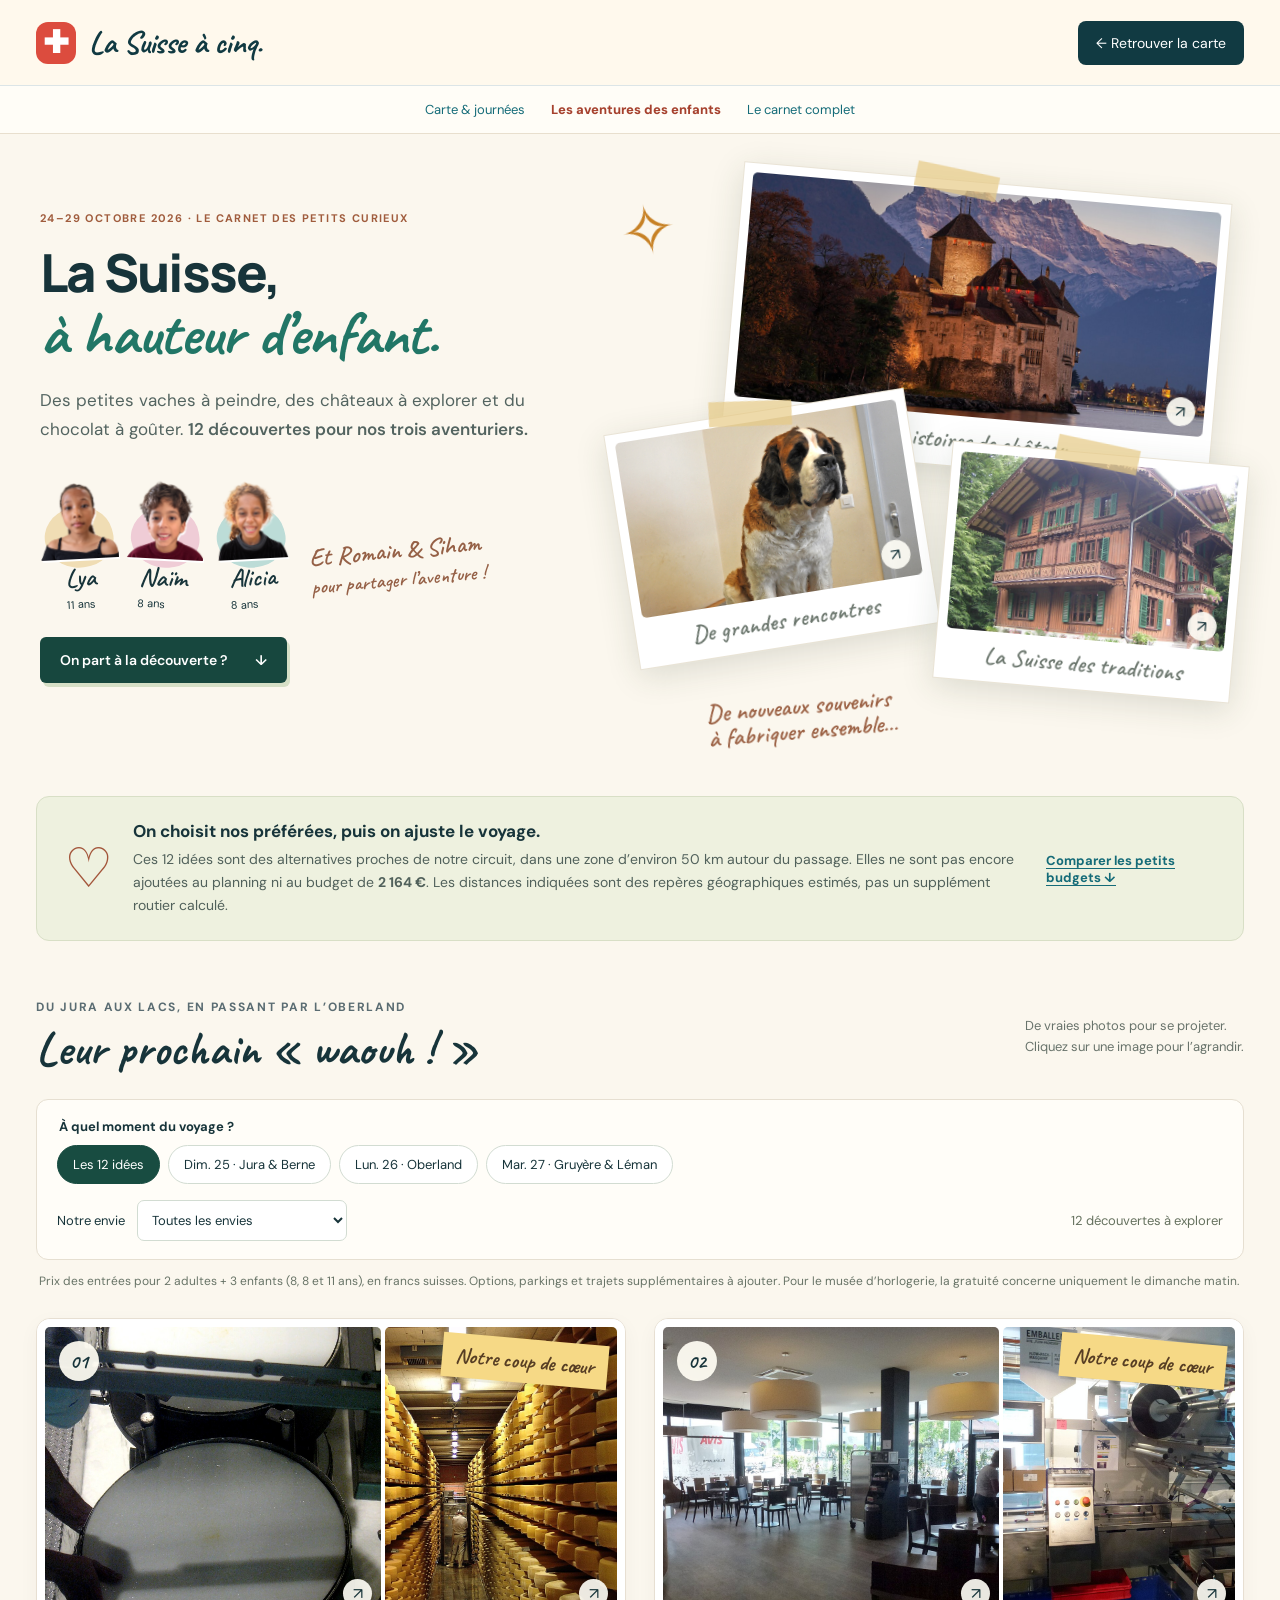
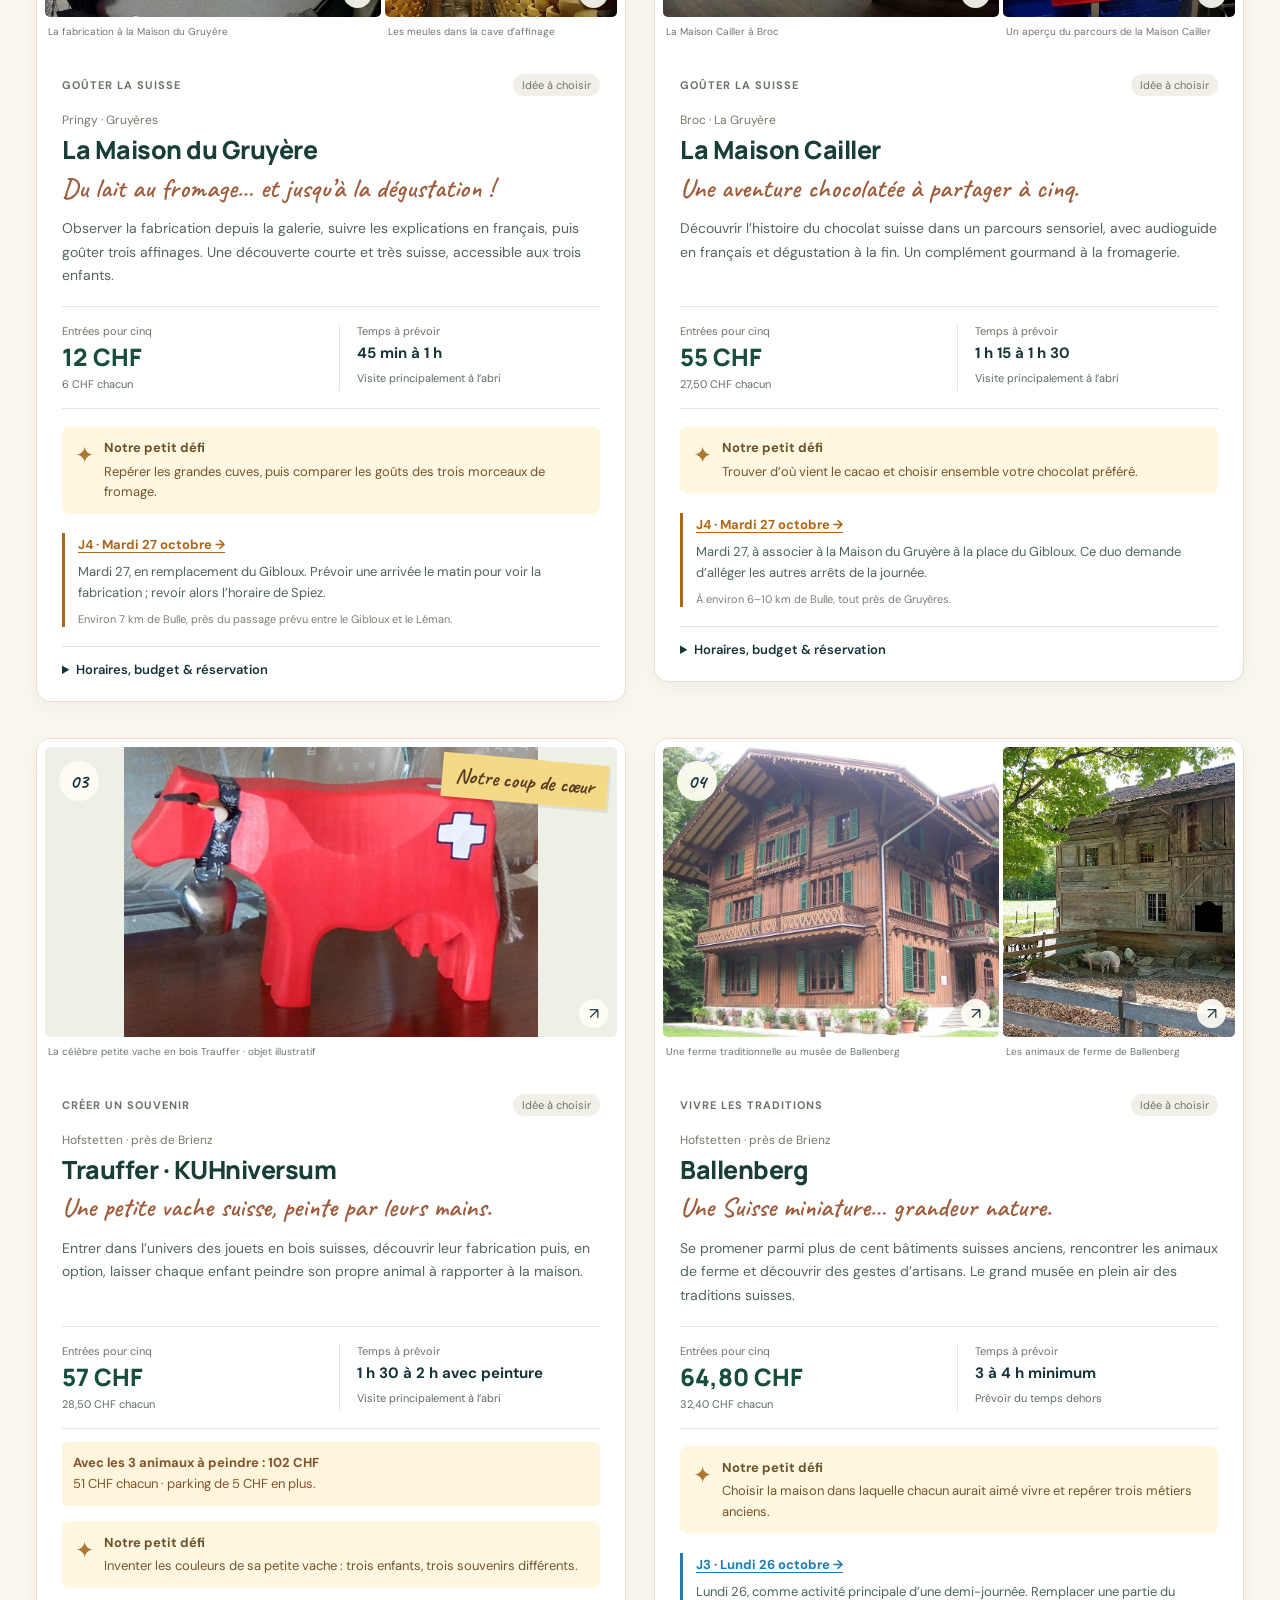
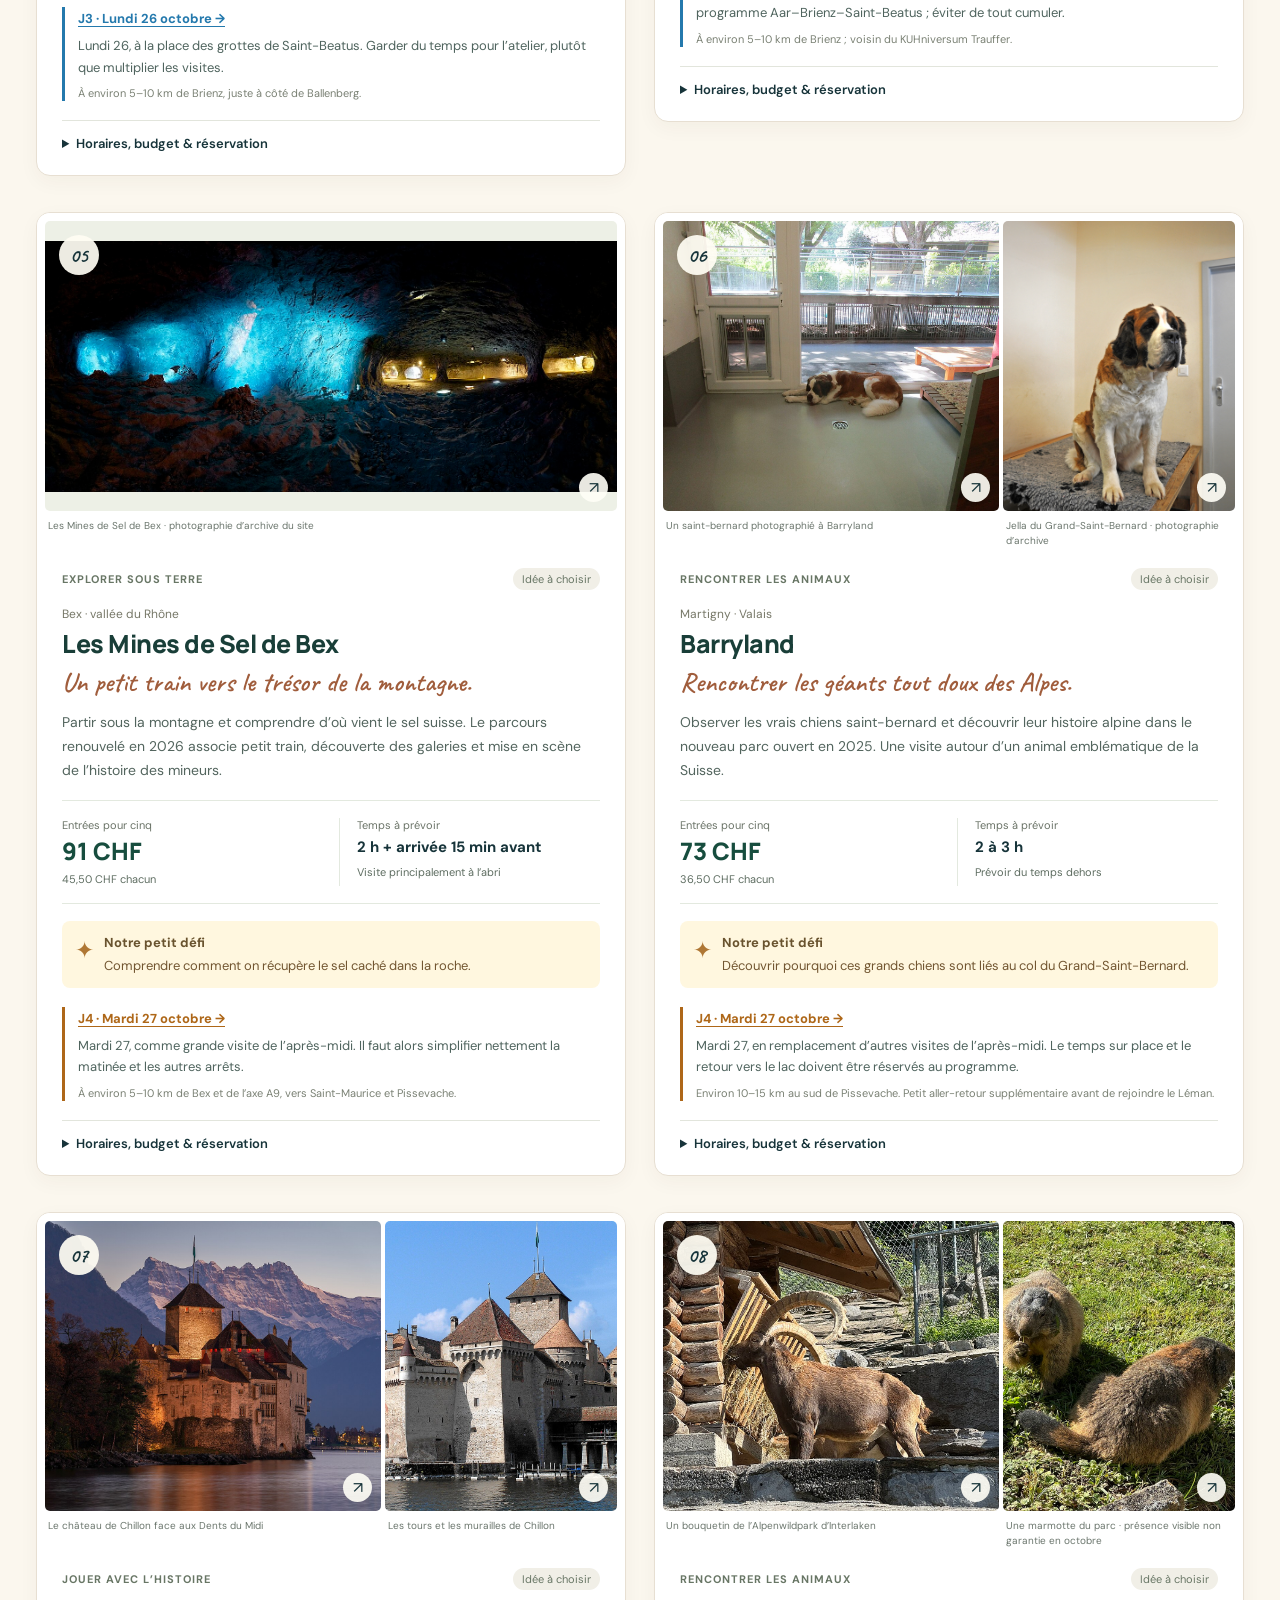
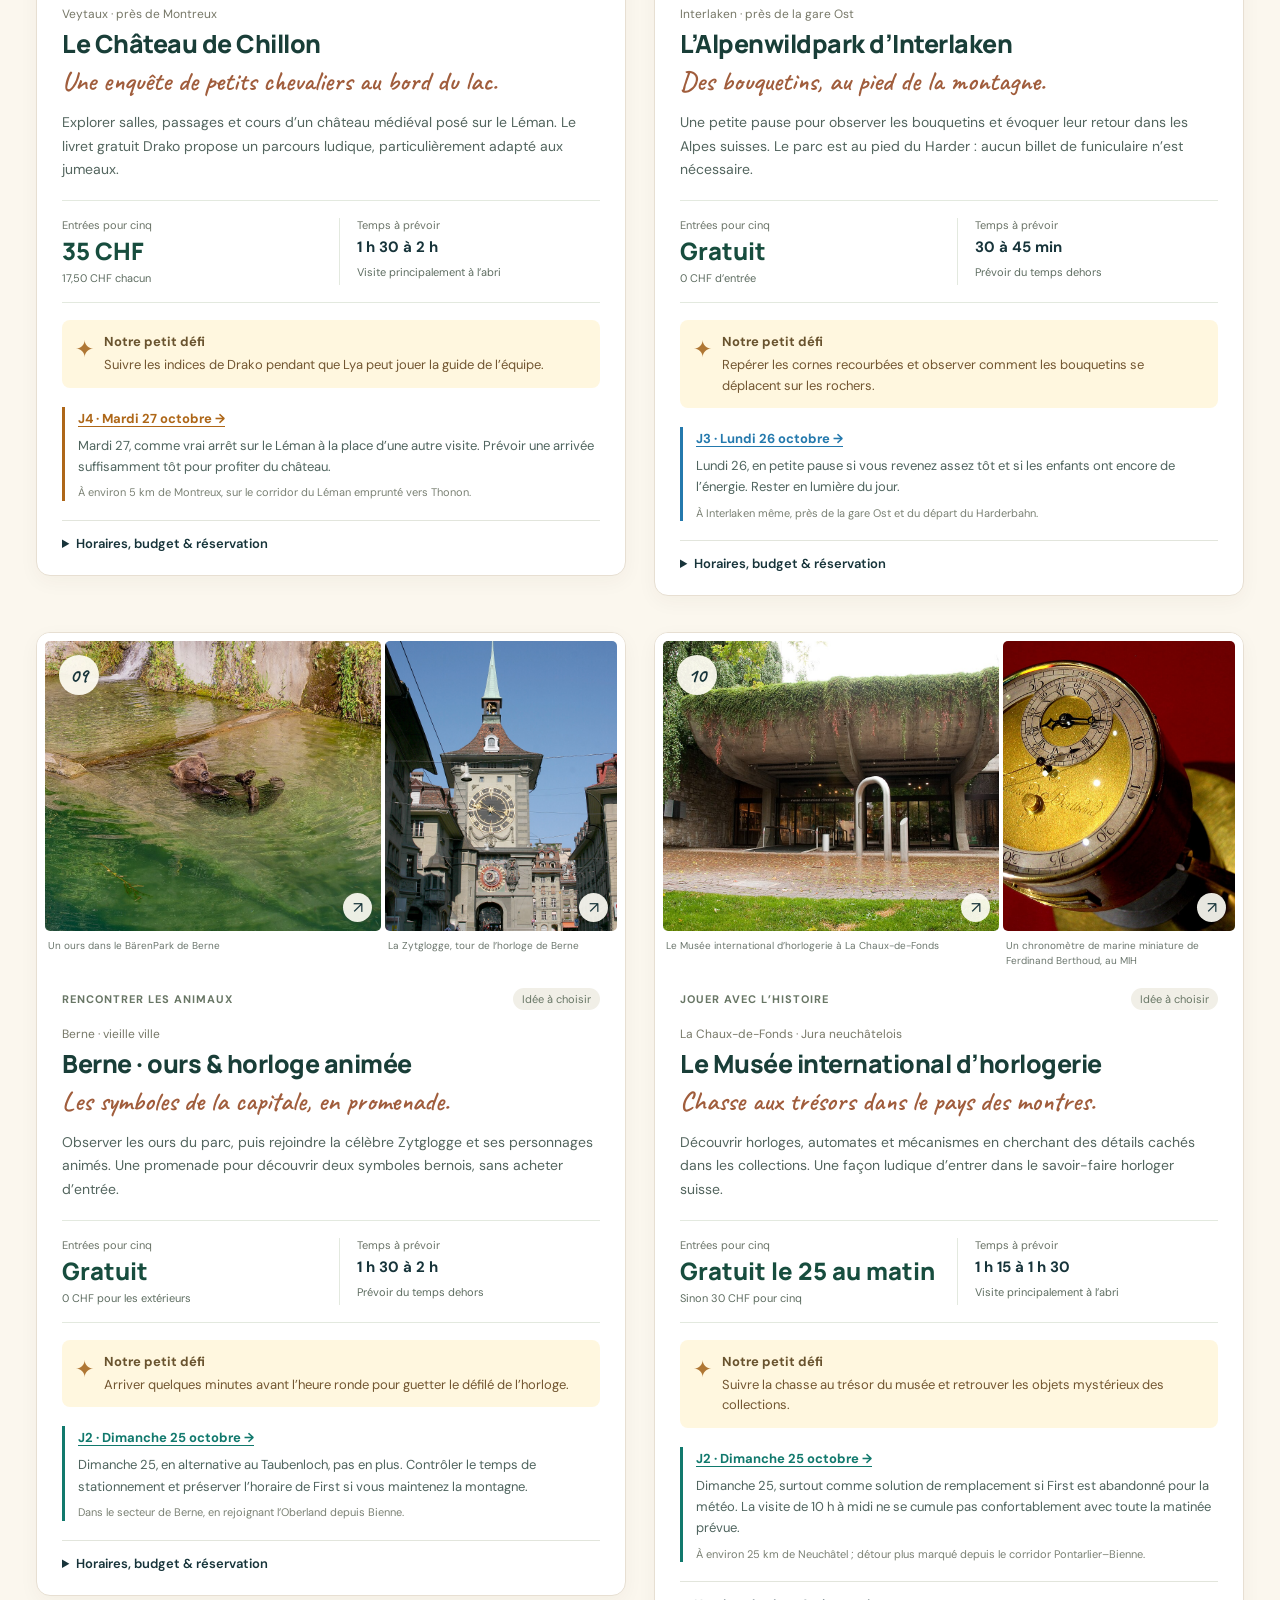
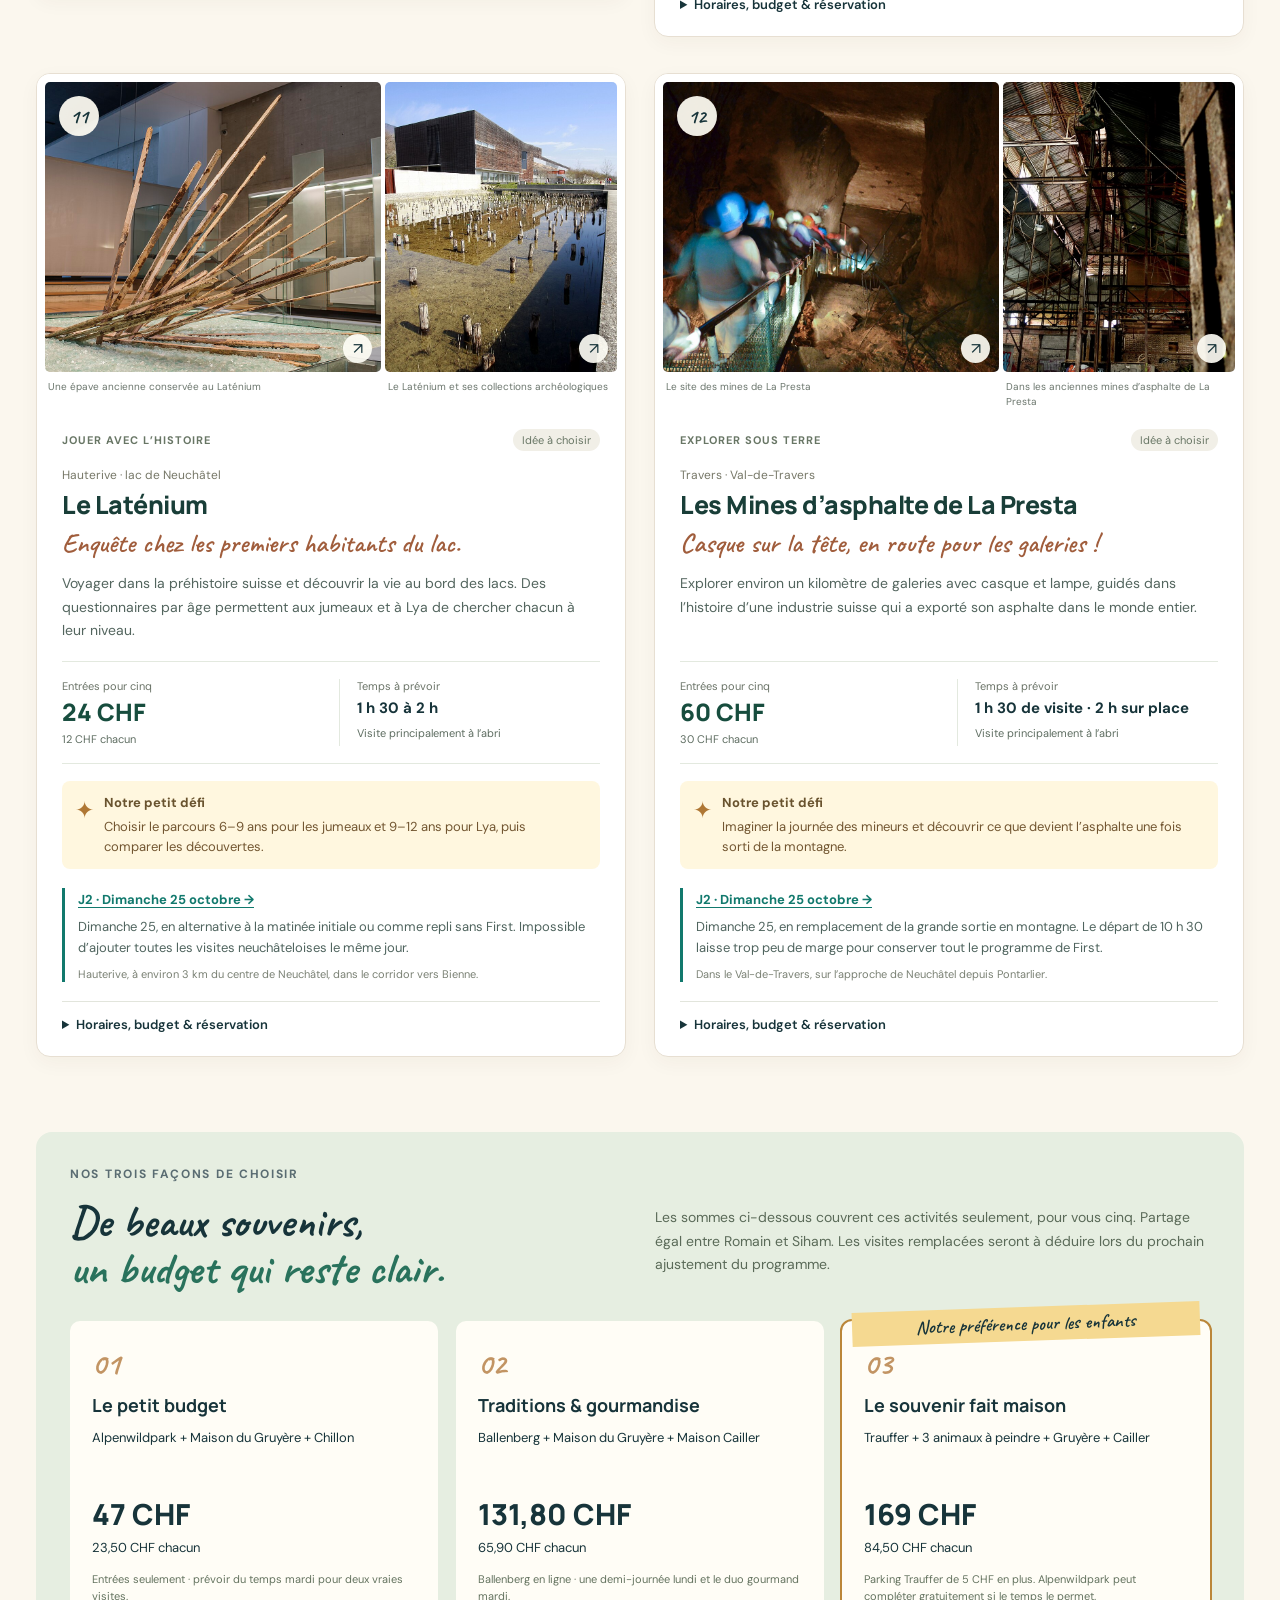
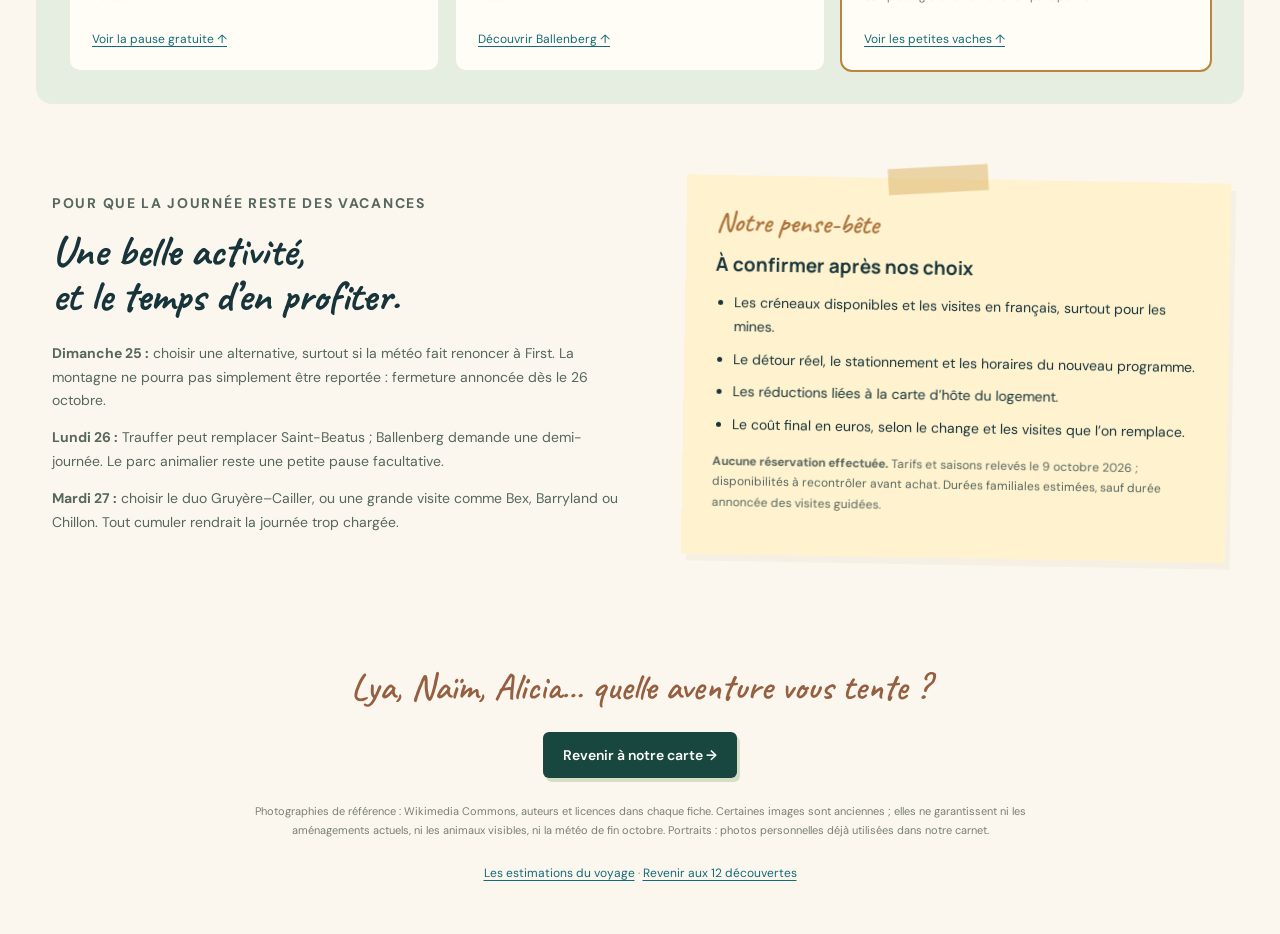
==== commit ddcaba97: "Retirer la rubrique album et conserver les photos des journées" ====
--- a/activites-enfants.html
+++ b/activites-enfants.html
@@ -1,6 +1,6 @@
 <!doctype html><html lang="fr"><head><meta charset="utf-8"><meta name="viewport" content="width=device-width,initial-scale=1"><meta name="robots" content="noindex,nofollow"><meta name="theme-color" content="#113a42"><meta name="description" content="12 découvertes suisses pour Lya, Naïm et Alicia : photos, budgets pour cinq et alternatives proches de notre trajet du 24 au 29 octobre 2026."><title>Les aventures des enfants · La Suisse à cinq</title><link rel="stylesheet" href="style.css"><link rel="stylesheet" href="guide.css"><link rel="stylesheet" href="vacances.css"><link rel="stylesheet" href="activites-enfants.css"><script defer src="vacances.js?v=enfants-20261009"></script><script defer src="activites-enfants.js"></script></head>
 <body class="children-page"><a class="skip" href="#decouvertes">Aller aux 12 activités</a><header class="guide-header"><a class="guide-brand" href="index.html"><span class="swiss-cross" aria-hidden="true">✚</span><span>La Suisse à cinq.</span></a><a class="back-map" href="index.html">← Retrouver la carte</a></header>
-<nav class="children-nav" aria-label="Rubriques du carnet"><a href="index.html">Carte & journées</a><a href="activites-enfants.html" aria-current="page">Les aventures des enfants</a><a href="album.html">Nos cartes postales</a><a href="guide.html">Le carnet complet</a></nav>
+<nav class="children-nav" aria-label="Rubriques du carnet"><a href="index.html">Carte & journées</a><a href="activites-enfants.html" aria-current="page">Les aventures des enfants</a><a href="guide.html">Le carnet complet</a></nav>
 <main><section class="children-hero"><div class="hero-copy"><p class="eyebrow">24–29 octobre 2026 · Le carnet des petits curieux</p><h1>La Suisse,<br><em>à hauteur d’enfant.</em></h1><p class="hero-intro">Des petites vaches à peindre, des châteaux à explorer et du chocolat à goûter. <strong>12 découvertes pour nos trois aventuriers.</strong></p><div class="hero-kids"><span class="family-person"><img src="photos/portraits/lya.png" alt="Lya" width="100" height="120"><span>Lya<small>11 ans</small></span></span><span class="family-person"><img src="photos/portraits/naim.png" alt="Naïm" width="100" height="120"><span>Naïm<small>8 ans</small></span></span><span class="family-person"><img src="photos/portraits/alicia.png" alt="Alicia" width="100" height="120"><span>Alicia<small>8 ans</small></span></span><p>Et Romain & Siham<br><span>pour partager l’aventure !</span></p></div><a class="explore-button" href="#decouvertes">On part à la découverte ? <span>↓</span></a></div><div class="hero-photo-wall"><div class="hero-print hero-print-1"><figure class="discovery-photo"><button type="button" data-full-image="photos/enfants/chillon-lac.jpg" data-image-title="Des histoires de château" data-image-note="Photo : Giles Laurent · CC BY-SA 4.0. Photographie de référence ; les conditions et les aménagements peuvent avoir changé." aria-label="Agrandir : Des histoires de château"><img src="photos/enfants/chillon-lac.jpg" alt="Des histoires de château" fetchpriority="high" decoding="async"><span class="photo-zoom" aria-hidden="true">↗</span></button><figcaption>Des histoires de château</figcaption></figure></div><div class="hero-print hero-print-2"><figure class="discovery-photo"><button type="button" data-full-image="photos/enfants/barry-rencontre.jpg" data-image-title="De grandes rencontres" data-image-note="Photo : Хрюша · CC BY-SA 3.0. Photographie de référence ; les conditions et les aménagements peuvent avoir changé." aria-label="Agrandir : De grandes rencontres"><img src="photos/enfants/barry-rencontre.jpg" alt="De grandes rencontres" fetchpriority="high" decoding="async"><span class="photo-zoom" aria-hidden="true">↗</span></button><figcaption>De grandes rencontres</figcaption></figure></div><div class="hero-print hero-print-3"><figure class="discovery-photo"><button type="button" data-full-image="photos/enfants/ballenberg-ferme.jpg" data-image-title="La Suisse des traditions" data-image-note="Photo : Ben W Bell · CC BY-SA 3.0. Photographie de référence ; les conditions et les aménagements peuvent avoir changé." aria-label="Agrandir : La Suisse des traditions"><img src="photos/enfants/ballenberg-ferme.jpg" alt="La Suisse des traditions" fetchpriority="high" decoding="async"><span class="photo-zoom" aria-hidden="true">↗</span></button><figcaption>La Suisse des traditions</figcaption></figure></div><span class="hero-doodle" aria-hidden="true">✧</span><span class="hero-handnote">De nouveaux souvenirs<br>à fabriquer ensemble…</span></div></section>
 <div class="children-page-body"><aside class="selection-note"><span class="selection-symbol" aria-hidden="true">♡</span><div><strong>On choisit nos préférées, puis on ajuste le voyage.</strong><p>Ces 12 idées sont des alternatives proches de notre circuit, dans une zone d’environ 50 km autour du passage. Elles ne sont pas encore ajoutées au planning ni au budget de <b>2 164 €</b>. Les distances indiquées sont des repères géographiques estimés, pas un supplément routier calculé.</p></div><a href="#combinaisons">Comparer les petits budgets ↓</a></aside>
 <section class="discovery-section" id="decouvertes"><div class="discovery-heading"><div><p class="eyebrow">Du Jura aux lacs, en passant par l’Oberland</p><h2>Leur prochain « waouh ! »</h2></div><p>De vraies photos pour se projeter.<br>Cliquez sur une image pour l’agrandir.</p></div>
@@ -85,4 +85,4 @@
 <article><span class="pack-number">02</span><h3>Traditions & gourmandise</h3><p>Ballenberg + Maison du Gruyère + Maison Cailler</p><strong>131,80 CHF</strong><span>65,90 CHF chacun</span><small>Ballenberg en ligne · une demi-journée lundi et le duo gourmand mardi.</small><a href="#ballenberg">Découvrir Ballenberg ↑</a></article>
 <article class="favorite-pack"><span class="pack-number">03</span><span class="pack-favorite">Notre préférence pour les enfants</span><h3>Le souvenir fait maison</h3><p>Trauffer + 3 animaux à peindre + Gruyère + Cailler</p><strong>169 CHF</strong><span>84,50 CHF chacun</span><small>Parking Trauffer de 5 CHF en plus. Alpenwildpark peut compléter gratuitement si le temps le permet.</small><a href="#trauffer">Voir les petites vaches ↑</a></article></div></section>
 <section class="planning-notes"><div><p class="eyebrow">Pour que la journée reste des vacances</p><h2>Une belle activité,<br>et le temps d’en profiter.</h2><p><b>Dimanche 25 :</b> choisir une alternative, surtout si la météo fait renoncer à First. La montagne ne pourra pas simplement être reportée : fermeture annoncée dès le 26 octobre.</p><p><b>Lundi 26 :</b> Trauffer peut remplacer Saint-Beatus ; Ballenberg demande une demi-journée. Le parc animalier reste une petite pause facultative.</p><p><b>Mardi 27 :</b> choisir le duo Gruyère–Cailler, ou une grande visite comme Bex, Barryland ou Chillon. Tout cumuler rendrait la journée trop chargée.</p></div><div class="things-to-confirm"><span class="handwritten">Notre pense-bête</span><h3>À confirmer après nos choix</h3><ul><li>Les créneaux disponibles et les visites en français, surtout pour les mines.</li><li>Le détour réel, le stationnement et les horaires du nouveau programme.</li><li>Les réductions liées à la carte d’hôte du logement.</li><li>Le coût final en euros, selon le change et les visites que l’on remplace.</li></ul><p><b>Aucune réservation effectuée.</b> Tarifs et saisons relevés le 9 octobre 2026 ; disponibilités à recontrôler avant achat. Durées familiales estimées, sauf durée annoncée des visites guidées.</p></div></section>
-<footer class="children-footer"><p class="handwritten">Lya, Naïm, Alicia… quelle aventure vous tente ?</p><a class="explore-button" href="index.html">Revenir à notre carte →</a><p>Photographies de référence : Wikimedia Commons, auteurs et licences dans chaque fiche. Certaines images sont anciennes ; elles ne garantissent ni les aménagements actuels, ni les animaux visibles, ni la météo de fin octobre. Portraits : photos personnelles déjà utilisées dans notre carnet.</p><p><a href="guide.html#confirmer">Les estimations du voyage</a> · <a href="album.html">Nos six cartes postales</a> · <a href="#decouvertes">Revenir aux 12 découvertes</a></p></footer></div></main></body></html>+<footer class="children-footer"><p class="handwritten">Lya, Naïm, Alicia… quelle aventure vous tente ?</p><a class="explore-button" href="index.html">Revenir à notre carte →</a><p>Photographies de référence : Wikimedia Commons, auteurs et licences dans chaque fiche. Certaines images sont anciennes ; elles ne garantissent ni les aménagements actuels, ni les animaux visibles, ni la météo de fin octobre. Portraits : photos personnelles déjà utilisées dans notre carnet.</p><p><a href="guide.html#confirmer">Les estimations du voyage</a> · <a href="#decouvertes">Revenir aux 12 découvertes</a></p></footer></div></main></body></html>
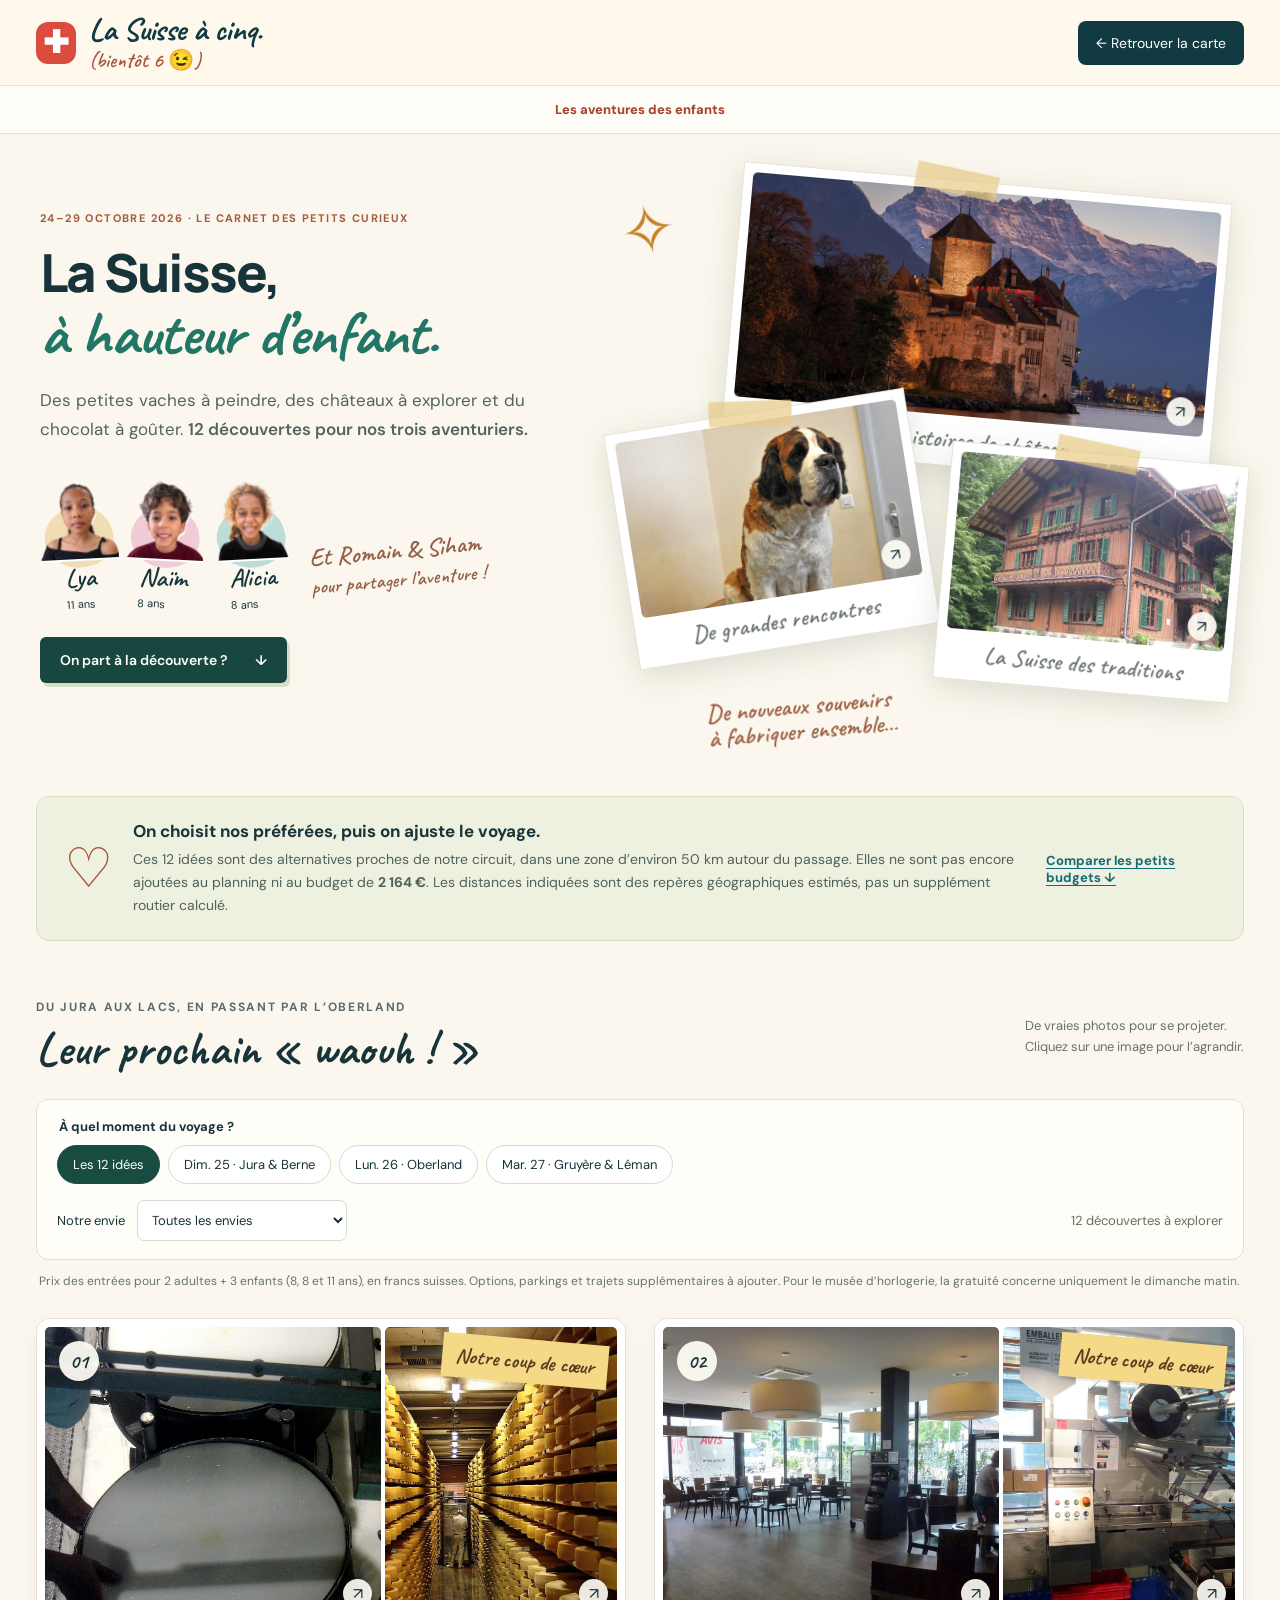
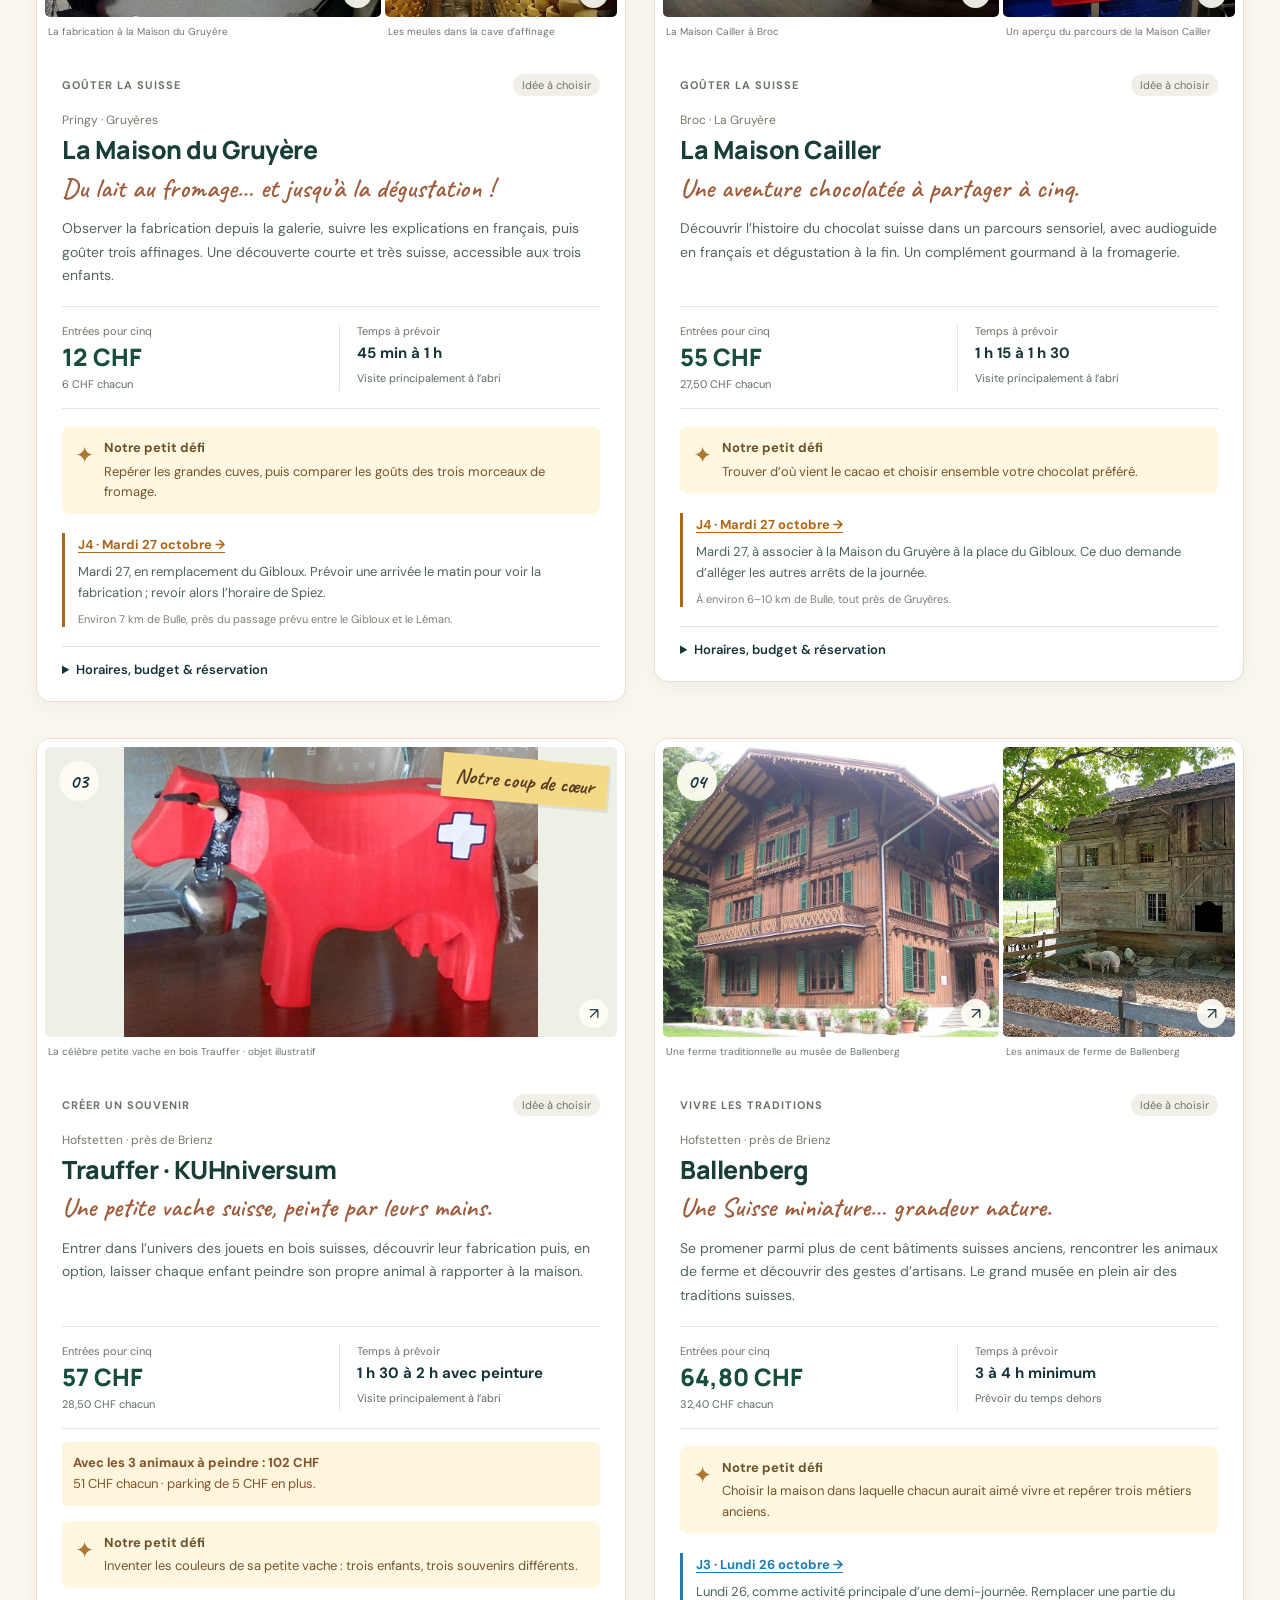
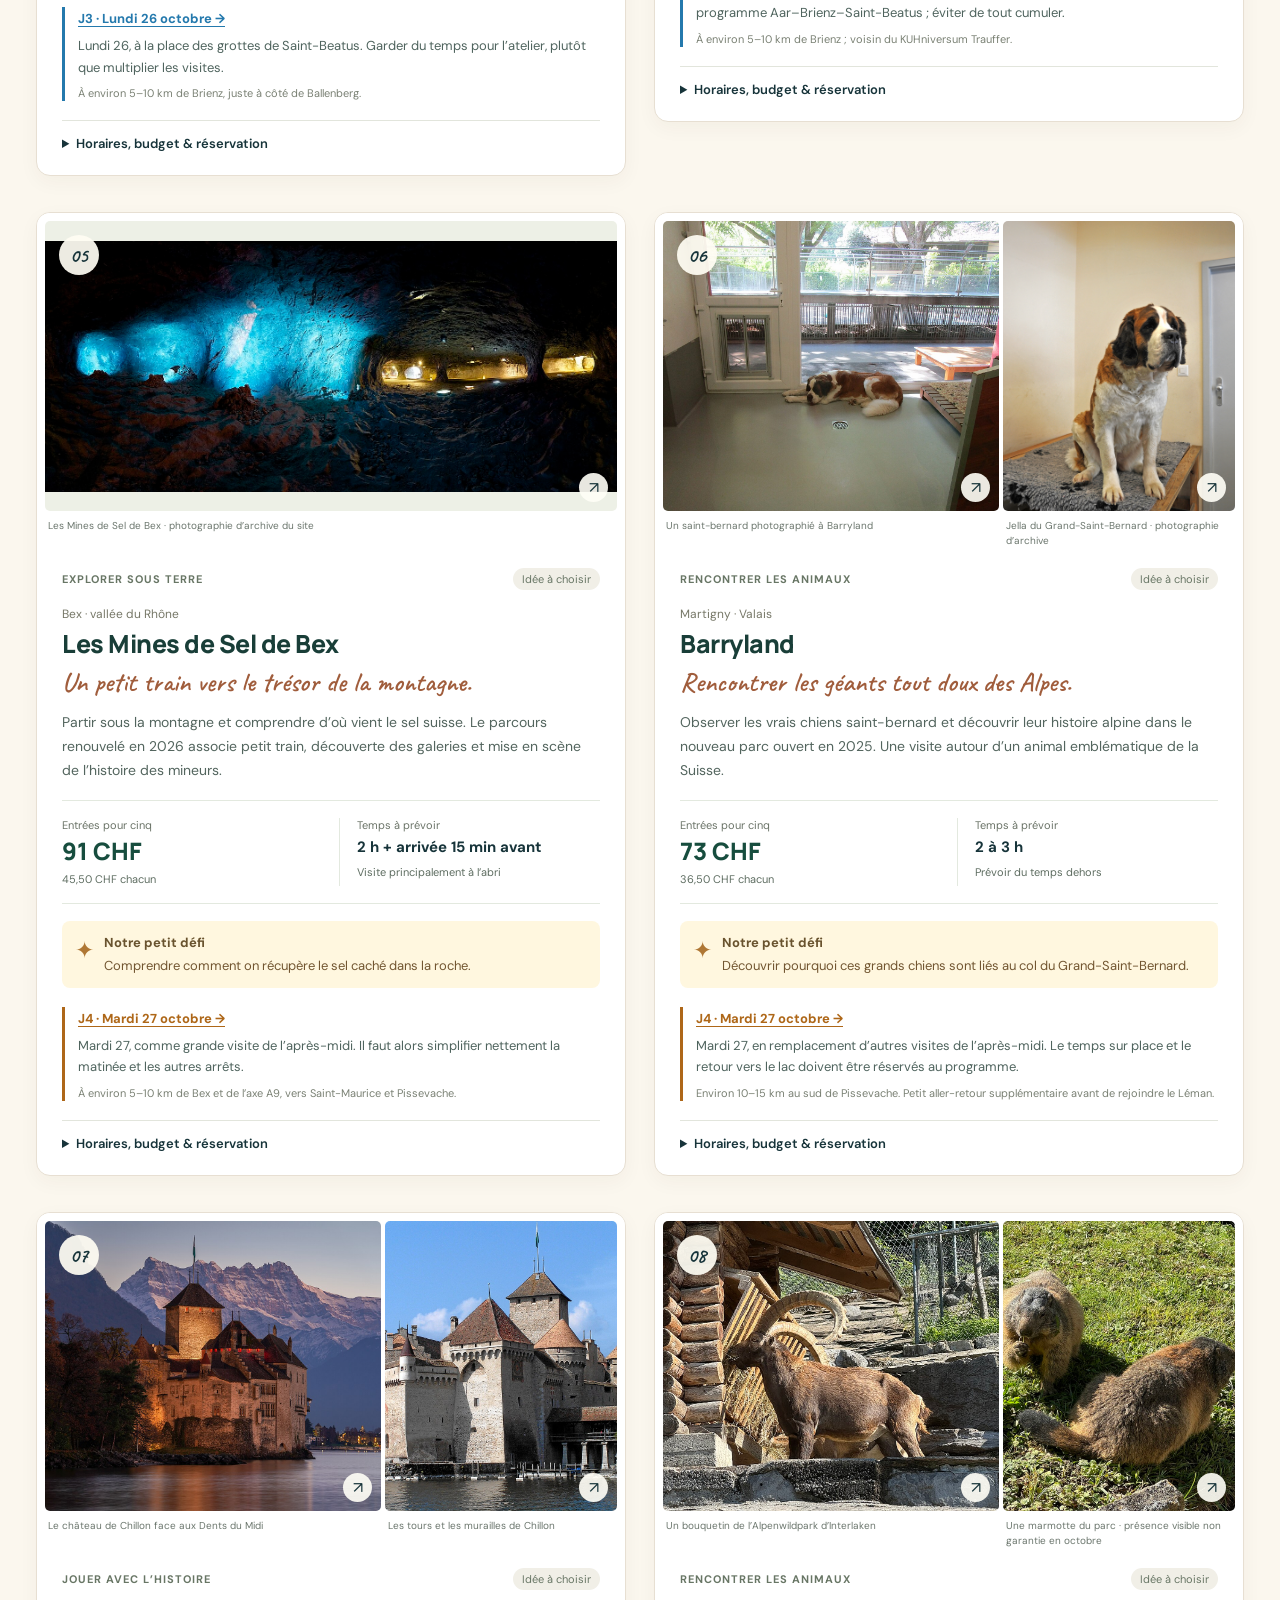
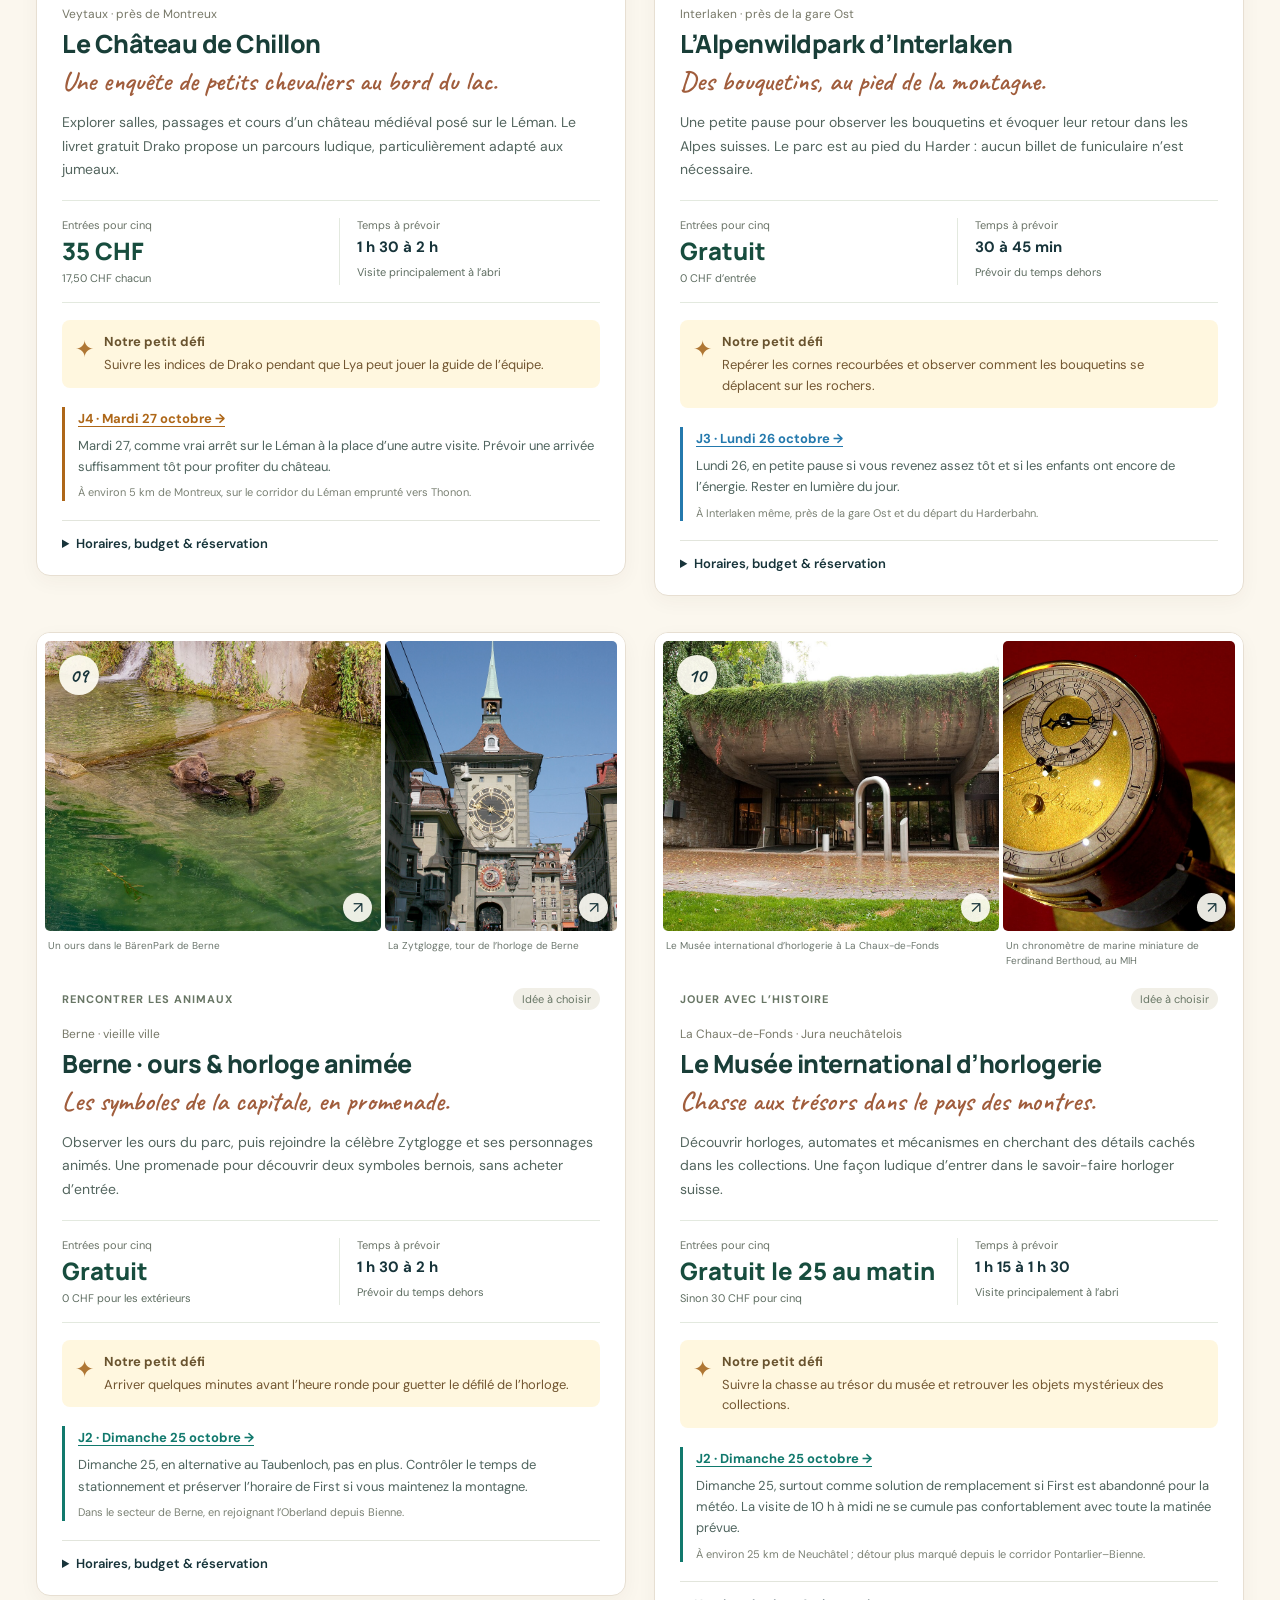
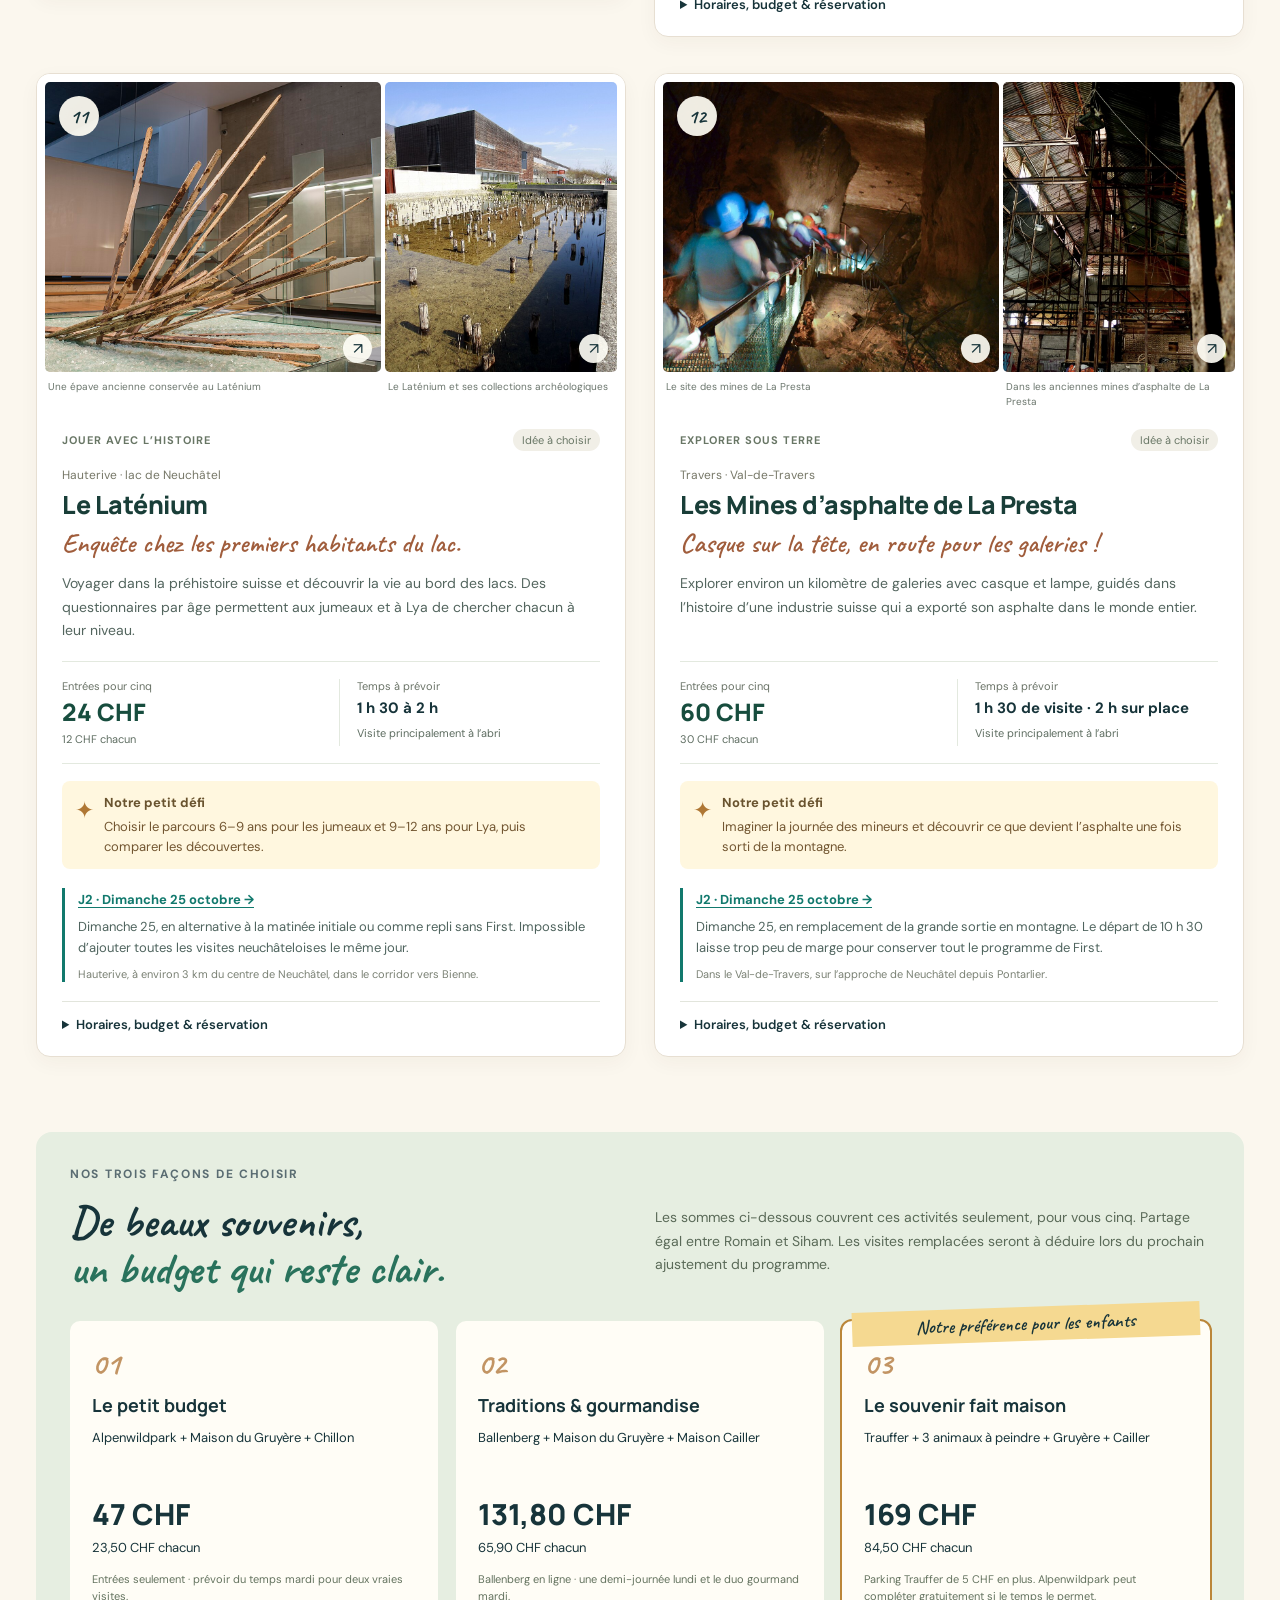
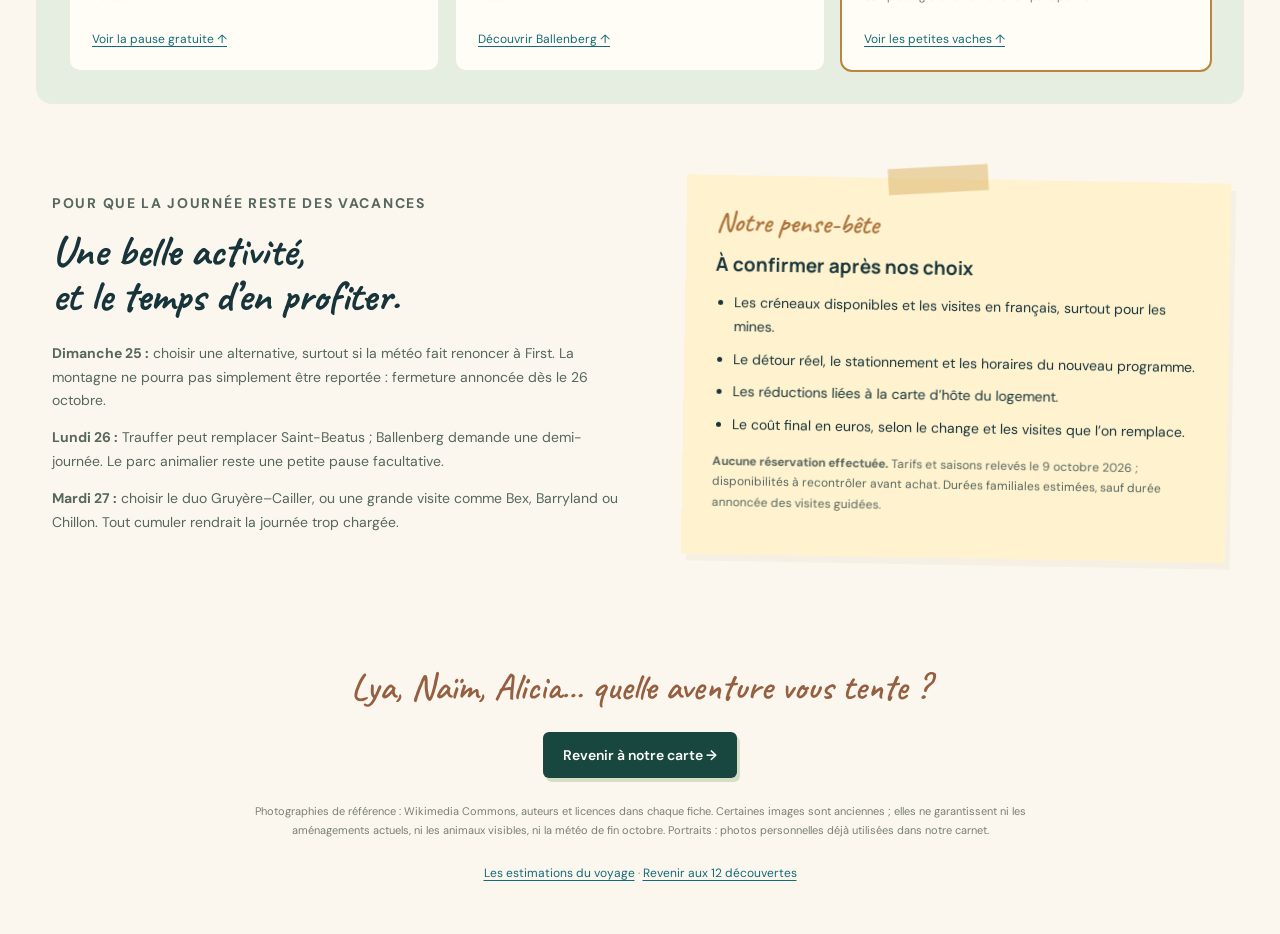
==== commit 0b9d919c: "Simplifier les onglets et ajouter la note bientôt six" ====
--- a/activites-enfants.html
+++ b/activites-enfants.html
@@ -1,6 +1,6 @@
 <!doctype html><html lang="fr"><head><meta charset="utf-8"><meta name="viewport" content="width=device-width,initial-scale=1"><meta name="robots" content="noindex,nofollow"><meta name="theme-color" content="#113a42"><meta name="description" content="12 découvertes suisses pour Lya, Naïm et Alicia : photos, budgets pour cinq et alternatives proches de notre trajet du 24 au 29 octobre 2026."><title>Les aventures des enfants · La Suisse à cinq</title><link rel="stylesheet" href="style.css"><link rel="stylesheet" href="guide.css"><link rel="stylesheet" href="vacances.css"><link rel="stylesheet" href="activites-enfants.css"><script defer src="vacances.js?v=enfants-20261009"></script><script defer src="activites-enfants.js"></script></head>
-<body class="children-page"><a class="skip" href="#decouvertes">Aller aux 12 activités</a><header class="guide-header"><a class="guide-brand" href="index.html"><span class="swiss-cross" aria-hidden="true">✚</span><span>La Suisse à cinq.</span></a><a class="back-map" href="index.html">← Retrouver la carte</a></header>
-<nav class="children-nav" aria-label="Rubriques du carnet"><a href="index.html">Carte & journées</a><a href="activites-enfants.html" aria-current="page">Les aventures des enfants</a><a href="guide.html">Le carnet complet</a></nav>
+<body class="children-page"><a class="skip" href="#decouvertes">Aller aux 12 activités</a><header class="guide-header"><a class="guide-brand" href="index.html"><span class="swiss-cross" aria-hidden="true">✚</span><span>La Suisse à cinq.<span class="soon-six">(bientôt 6 😉)</span></span></a><a class="back-map" href="index.html">← Retrouver la carte</a></header>
+<nav class="children-nav" aria-label="Rubriques du carnet"><a href="activites-enfants.html" aria-current="page">Les aventures des enfants</a></nav>
 <main><section class="children-hero"><div class="hero-copy"><p class="eyebrow">24–29 octobre 2026 · Le carnet des petits curieux</p><h1>La Suisse,<br><em>à hauteur d’enfant.</em></h1><p class="hero-intro">Des petites vaches à peindre, des châteaux à explorer et du chocolat à goûter. <strong>12 découvertes pour nos trois aventuriers.</strong></p><div class="hero-kids"><span class="family-person"><img src="photos/portraits/lya.png" alt="Lya" width="100" height="120"><span>Lya<small>11 ans</small></span></span><span class="family-person"><img src="photos/portraits/naim.png" alt="Naïm" width="100" height="120"><span>Naïm<small>8 ans</small></span></span><span class="family-person"><img src="photos/portraits/alicia.png" alt="Alicia" width="100" height="120"><span>Alicia<small>8 ans</small></span></span><p>Et Romain & Siham<br><span>pour partager l’aventure !</span></p></div><a class="explore-button" href="#decouvertes">On part à la découverte ? <span>↓</span></a></div><div class="hero-photo-wall"><div class="hero-print hero-print-1"><figure class="discovery-photo"><button type="button" data-full-image="photos/enfants/chillon-lac.jpg" data-image-title="Des histoires de château" data-image-note="Photo : Giles Laurent · CC BY-SA 4.0. Photographie de référence ; les conditions et les aménagements peuvent avoir changé." aria-label="Agrandir : Des histoires de château"><img src="photos/enfants/chillon-lac.jpg" alt="Des histoires de château" fetchpriority="high" decoding="async"><span class="photo-zoom" aria-hidden="true">↗</span></button><figcaption>Des histoires de château</figcaption></figure></div><div class="hero-print hero-print-2"><figure class="discovery-photo"><button type="button" data-full-image="photos/enfants/barry-rencontre.jpg" data-image-title="De grandes rencontres" data-image-note="Photo : Хрюша · CC BY-SA 3.0. Photographie de référence ; les conditions et les aménagements peuvent avoir changé." aria-label="Agrandir : De grandes rencontres"><img src="photos/enfants/barry-rencontre.jpg" alt="De grandes rencontres" fetchpriority="high" decoding="async"><span class="photo-zoom" aria-hidden="true">↗</span></button><figcaption>De grandes rencontres</figcaption></figure></div><div class="hero-print hero-print-3"><figure class="discovery-photo"><button type="button" data-full-image="photos/enfants/ballenberg-ferme.jpg" data-image-title="La Suisse des traditions" data-image-note="Photo : Ben W Bell · CC BY-SA 3.0. Photographie de référence ; les conditions et les aménagements peuvent avoir changé." aria-label="Agrandir : La Suisse des traditions"><img src="photos/enfants/ballenberg-ferme.jpg" alt="La Suisse des traditions" fetchpriority="high" decoding="async"><span class="photo-zoom" aria-hidden="true">↗</span></button><figcaption>La Suisse des traditions</figcaption></figure></div><span class="hero-doodle" aria-hidden="true">✧</span><span class="hero-handnote">De nouveaux souvenirs<br>à fabriquer ensemble…</span></div></section>
 <div class="children-page-body"><aside class="selection-note"><span class="selection-symbol" aria-hidden="true">♡</span><div><strong>On choisit nos préférées, puis on ajuste le voyage.</strong><p>Ces 12 idées sont des alternatives proches de notre circuit, dans une zone d’environ 50 km autour du passage. Elles ne sont pas encore ajoutées au planning ni au budget de <b>2 164 €</b>. Les distances indiquées sont des repères géographiques estimés, pas un supplément routier calculé.</p></div><a href="#combinaisons">Comparer les petits budgets ↓</a></aside>
 <section class="discovery-section" id="decouvertes"><div class="discovery-heading"><div><p class="eyebrow">Du Jura aux lacs, en passant par l’Oberland</p><h2>Leur prochain « waouh ! »</h2></div><p>De vraies photos pour se projeter.<br>Cliquez sur une image pour l’agrandir.</p></div>
--- a/vacances.css
+++ b/vacances.css
@@ -37,3 +37,8 @@
 
 /* The children's discoveries remain separate from the selected itinerary. */
 .site-nav .children-nav-link{color:#a04b2f;font-weight:700}.children-nav-link span{font-size:10px;background:#f8e3b5;border-radius:5px;padding:3px 5px;margin-left:4px}.kids-crossnav{display:flex;justify-content:center;gap:24px;flex-wrap:wrap;padding:13px 20px;background:#fff8e9;border-bottom:1px solid #e7ddc8;font-size:13px}.kids-crossnav a{text-decoration:none}.kids-crossnav a:last-child{font-weight:700;color:#a04b2f}.kids-day-teaser{display:block;margin:26px 0 8px;background:#fcf4df;border:1px solid #e9dabb;border-radius:10px;overflow:hidden;text-decoration:none}.kids-teaser-photos{height:120px;display:grid;grid-template-columns:1fr 1fr;gap:3px;position:relative;background:white}.kids-teaser-photos img{width:100%;height:120px;object-fit:cover}.kids-teaser-photos>span{position:absolute;bottom:8px;right:8px;background:#fffdf3;border-radius:20px;padding:5px 10px;font-size:11px;font-weight:700}.kids-day-teaser>div:last-child{padding:13px 15px}.kids-day-teaser small{display:block;font-size:10px;text-transform:uppercase;letter-spacing:1px;color:#93603a}.kids-day-teaser strong{font:700 26px/1.1 Caveat,cursive;color:#234e41;display:block;margin:7px 0 9px}.kids-day-teaser>div:last-child>span{font-size:12px;color:#3b7665}@media(max-width:540px){.kids-crossnav{gap:9px 17px;font-size:11px}}
+
+/* A small handwritten note under the family name. */
+.soon-six{display:block;font:600 23px/1.1 Caveat,cursive;color:#a8543e;letter-spacing:0;margin-top:3px;white-space:nowrap}
+.guide-brand>span:last-child{line-height:1.05}.guide-brand .soon-six{font-size:21px}
+@media(max-width:800px){.brand .soon-six{font-size:21px;margin-top:2px}.guide-brand .soon-six{font-size:19px}}
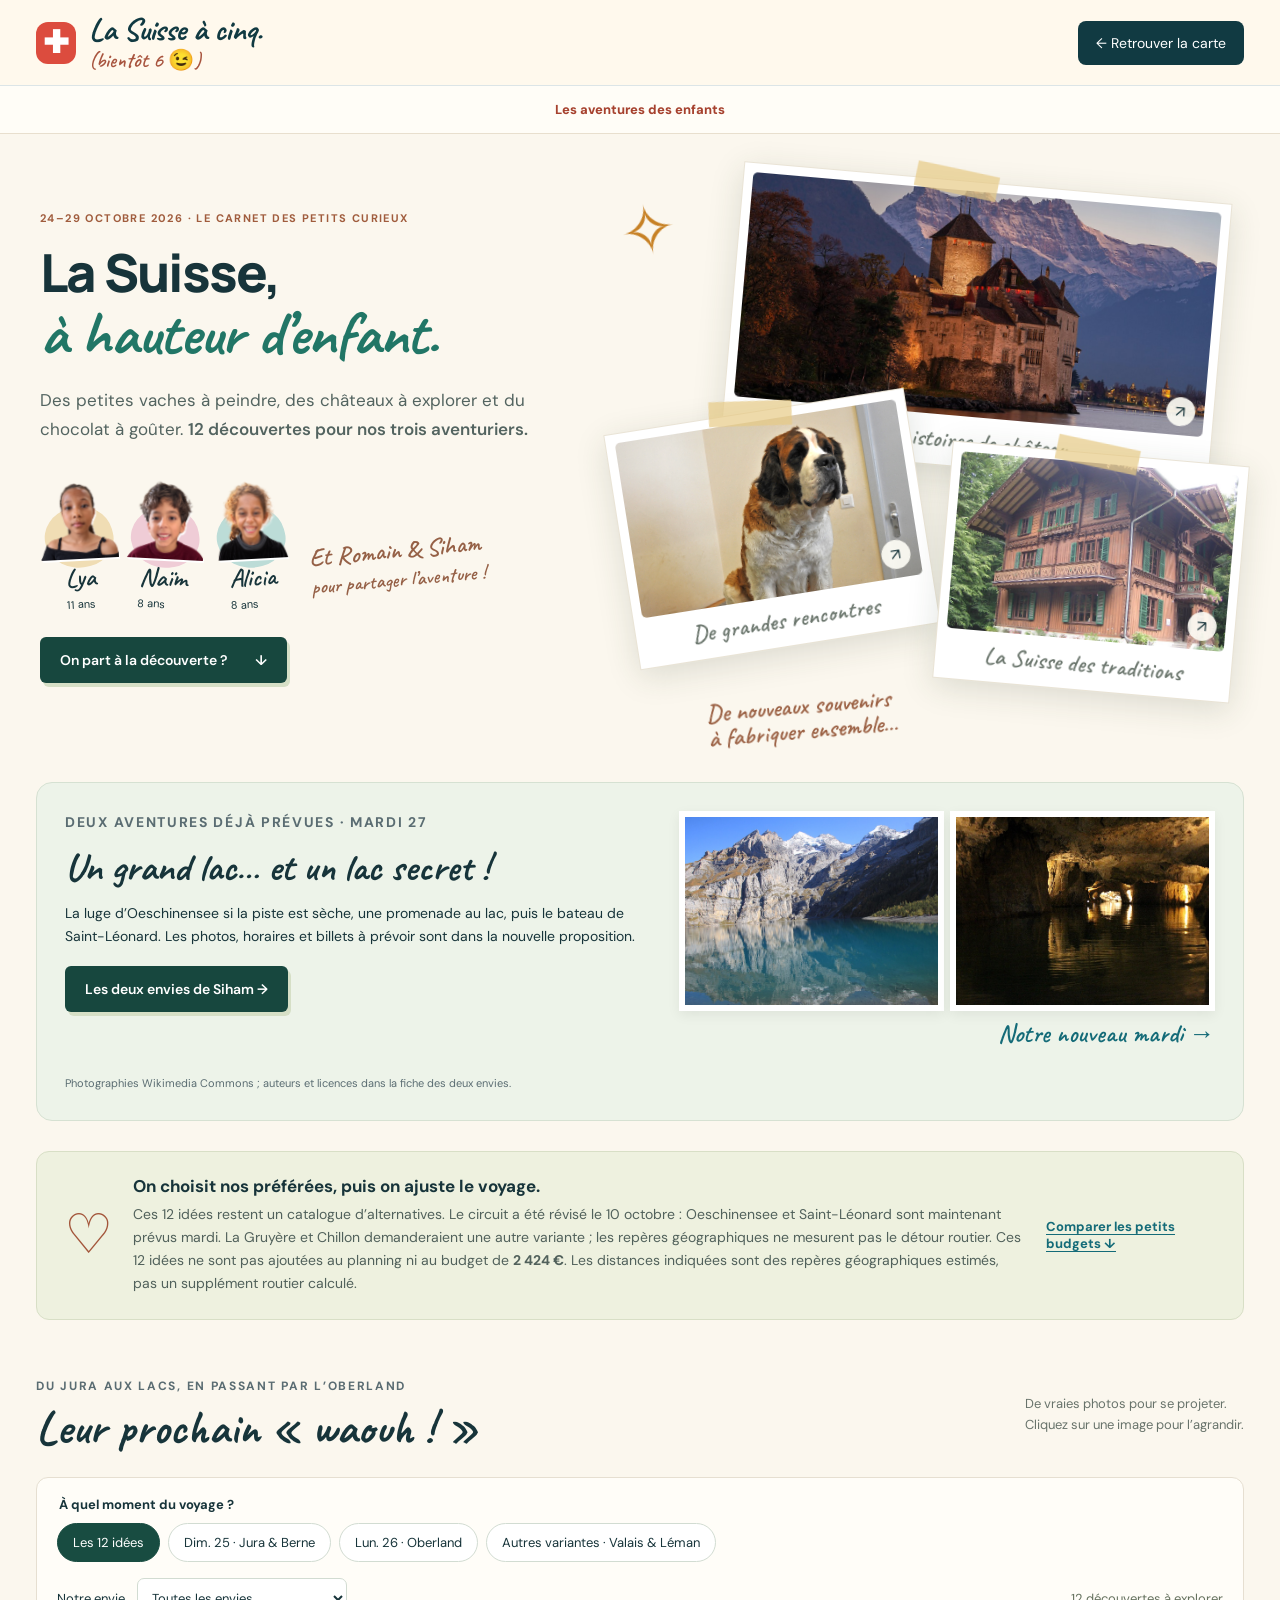
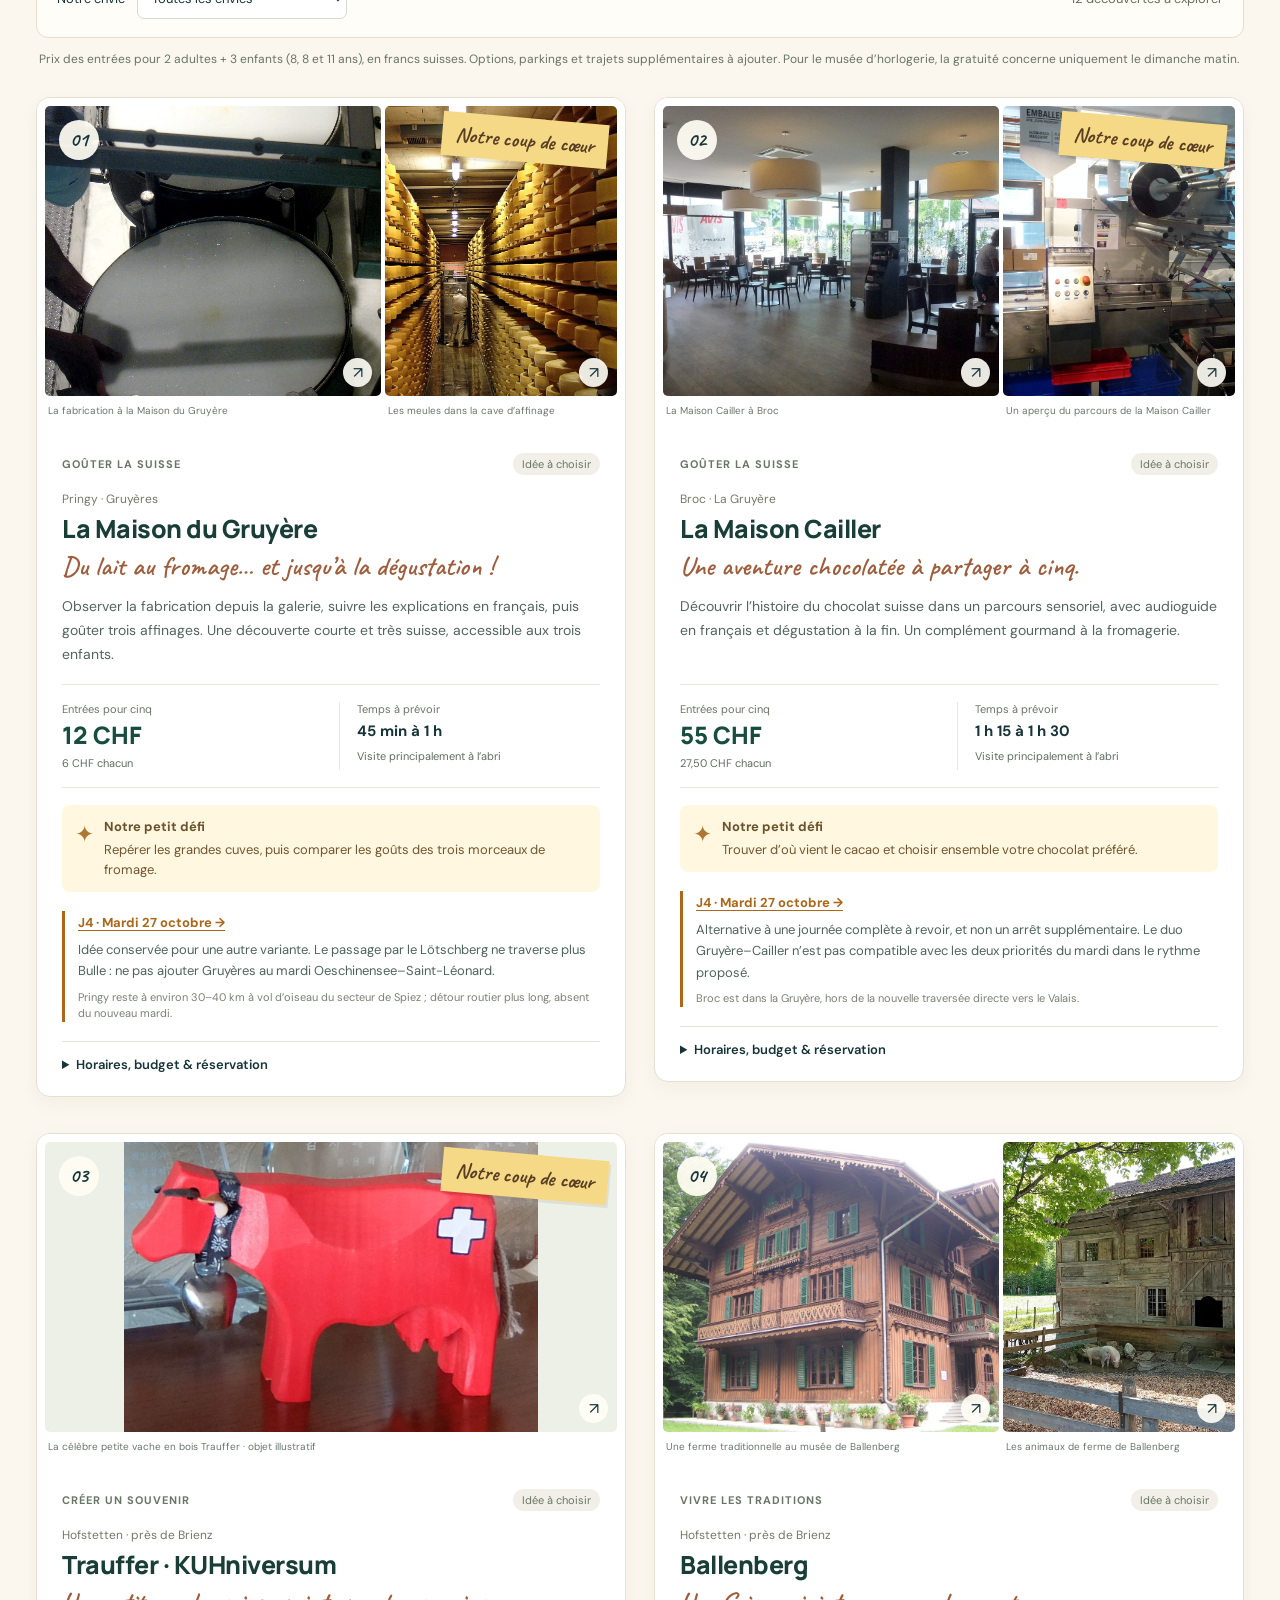
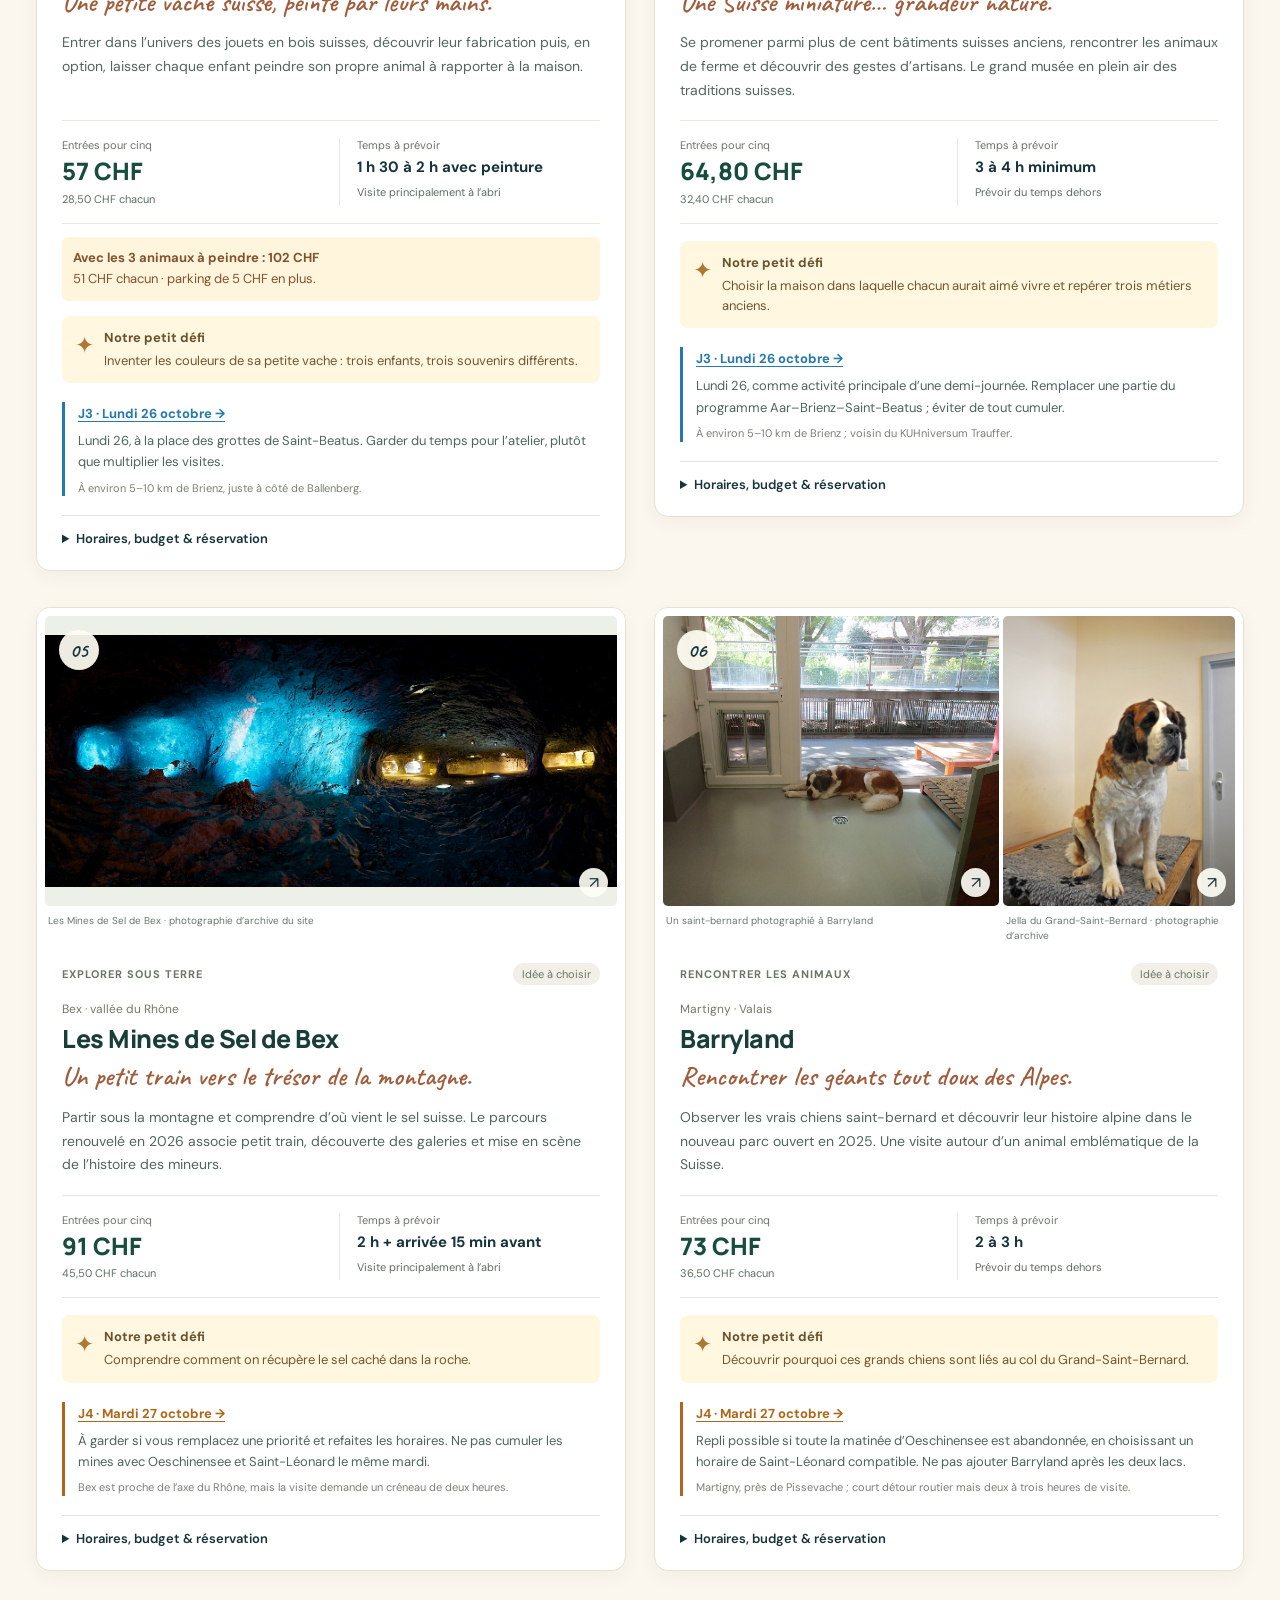
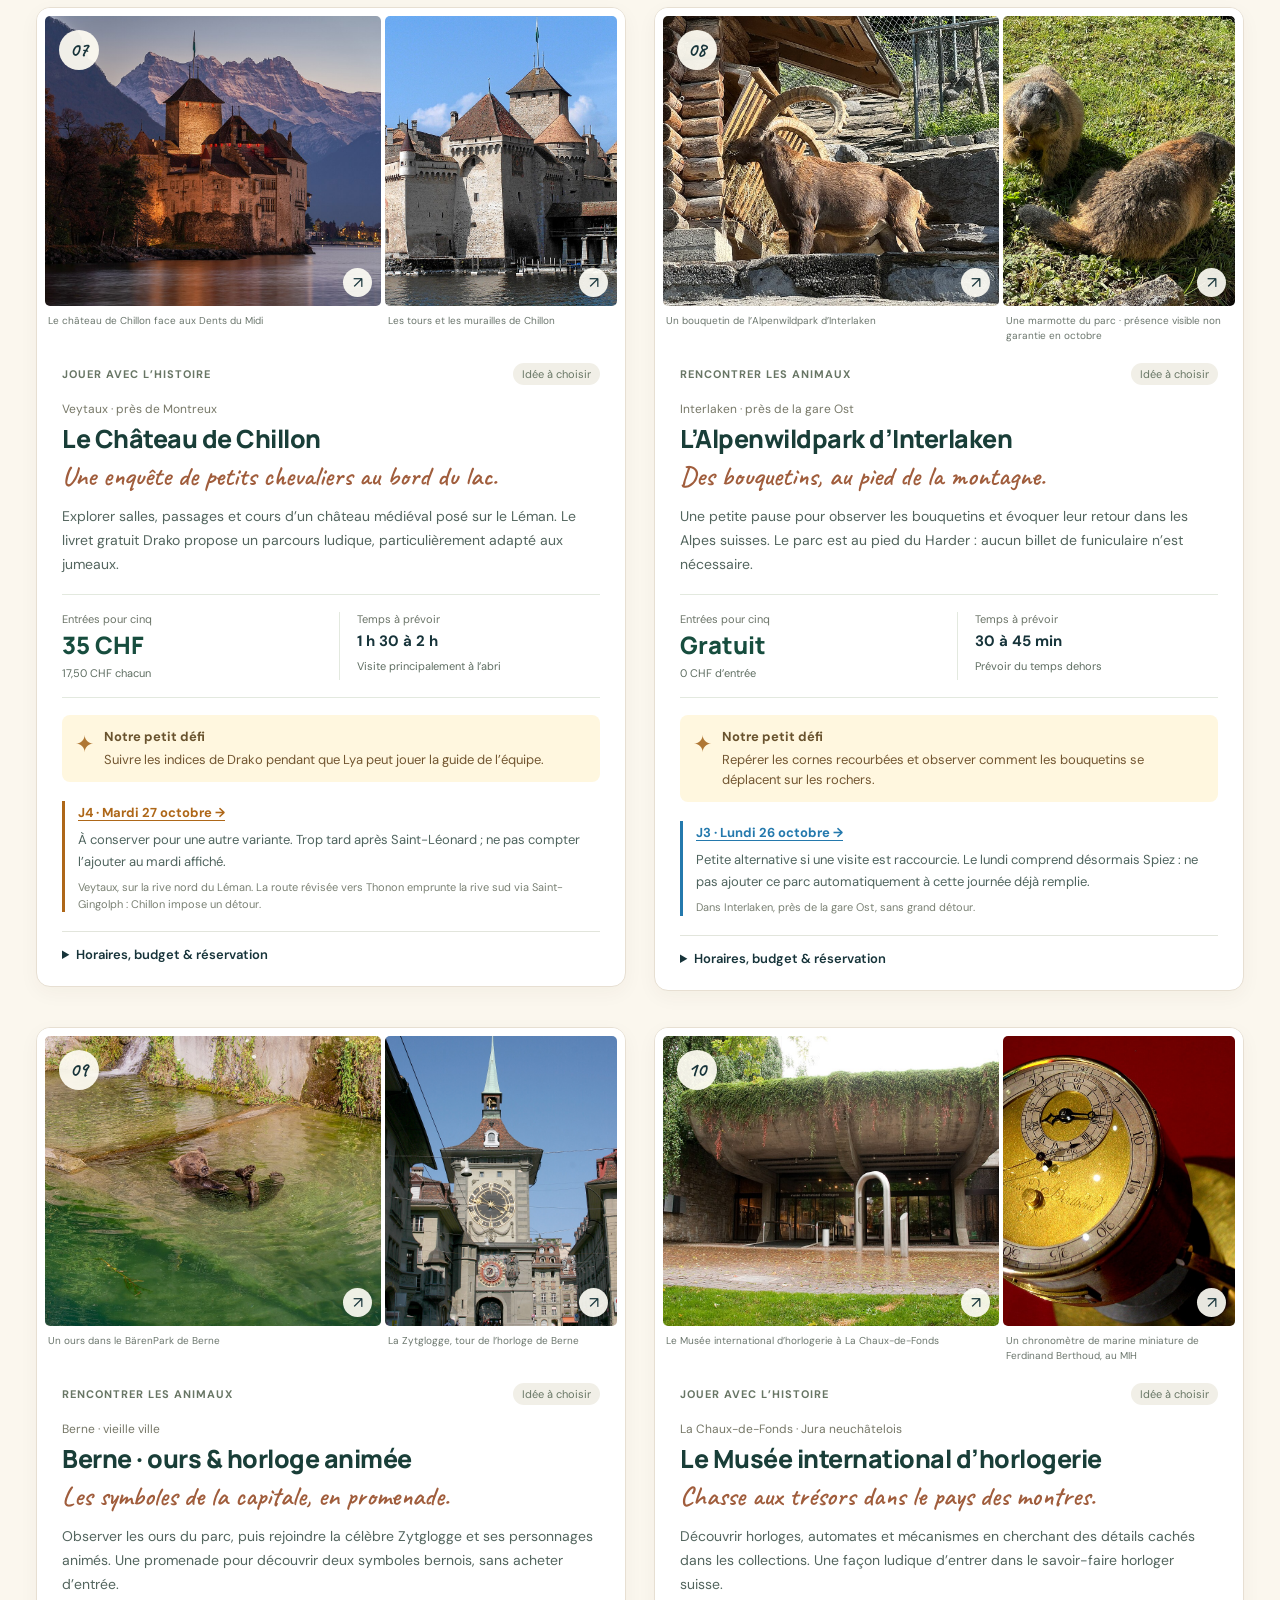
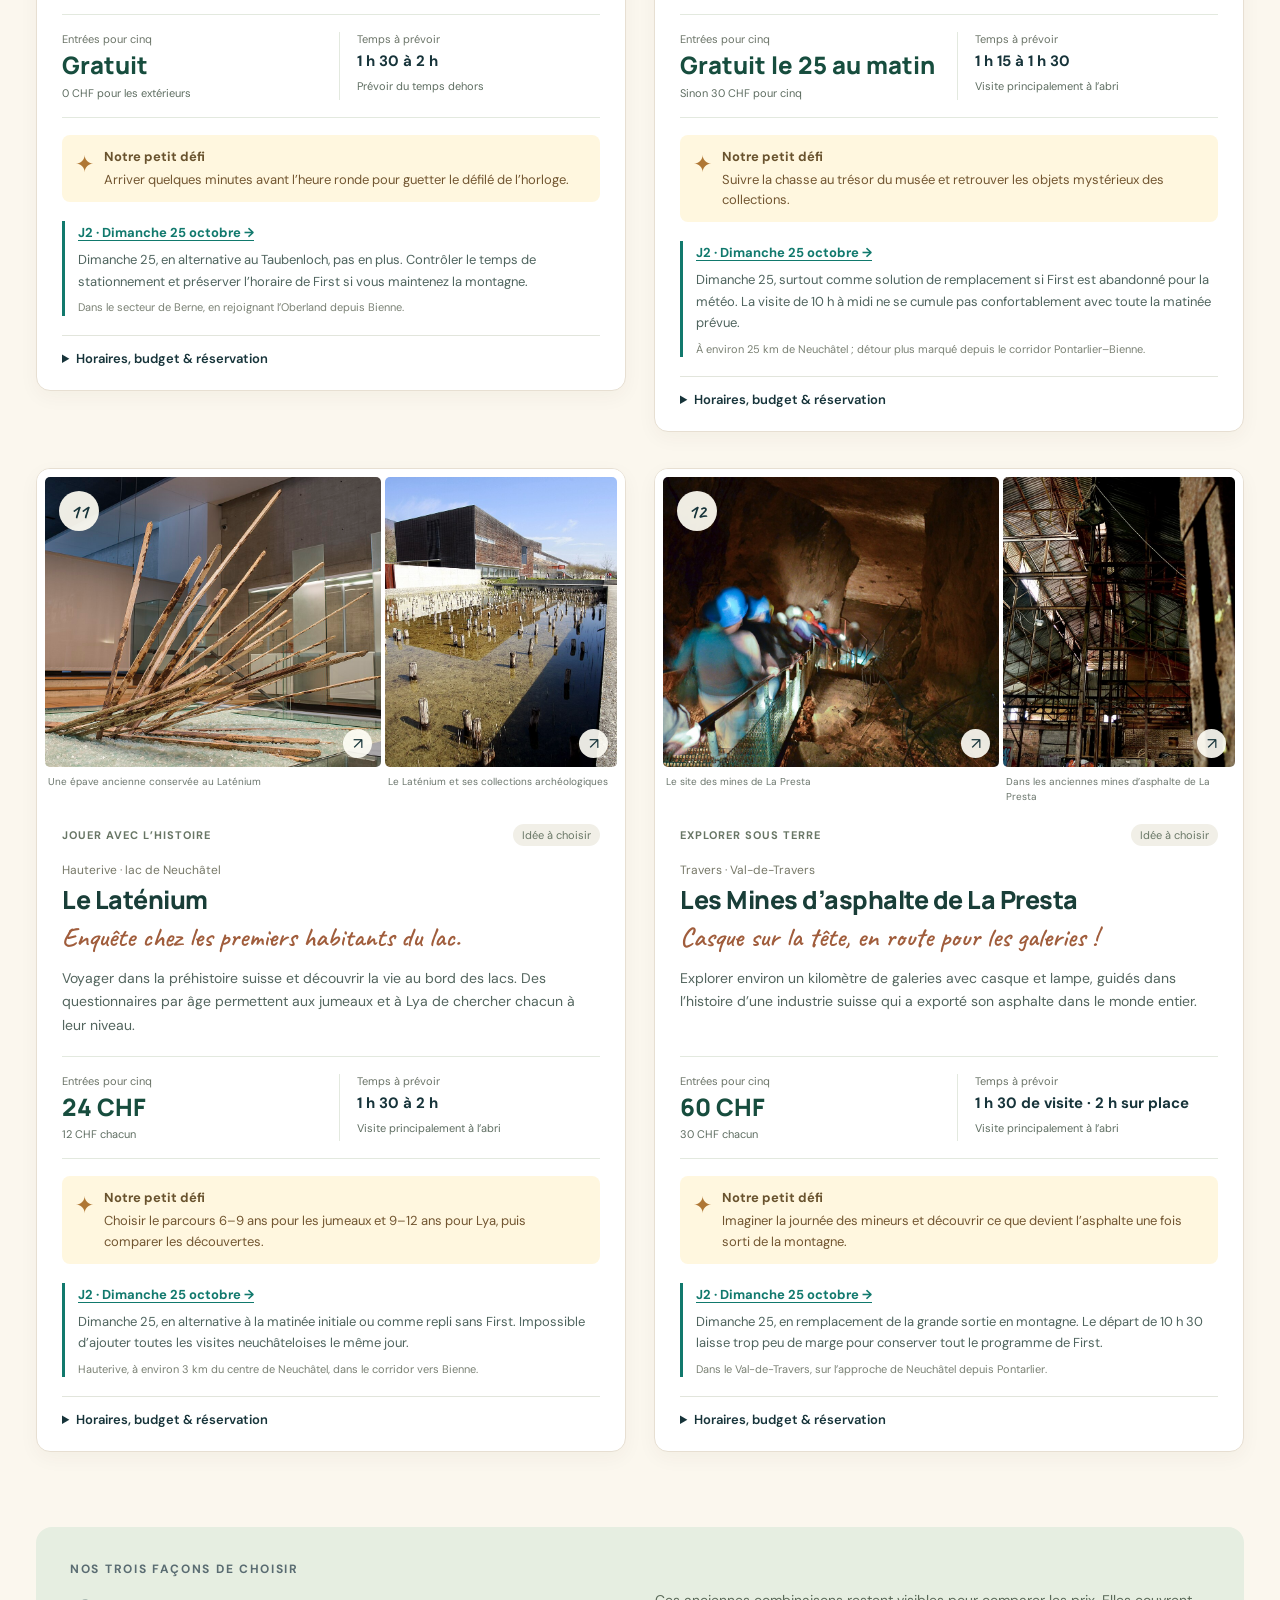
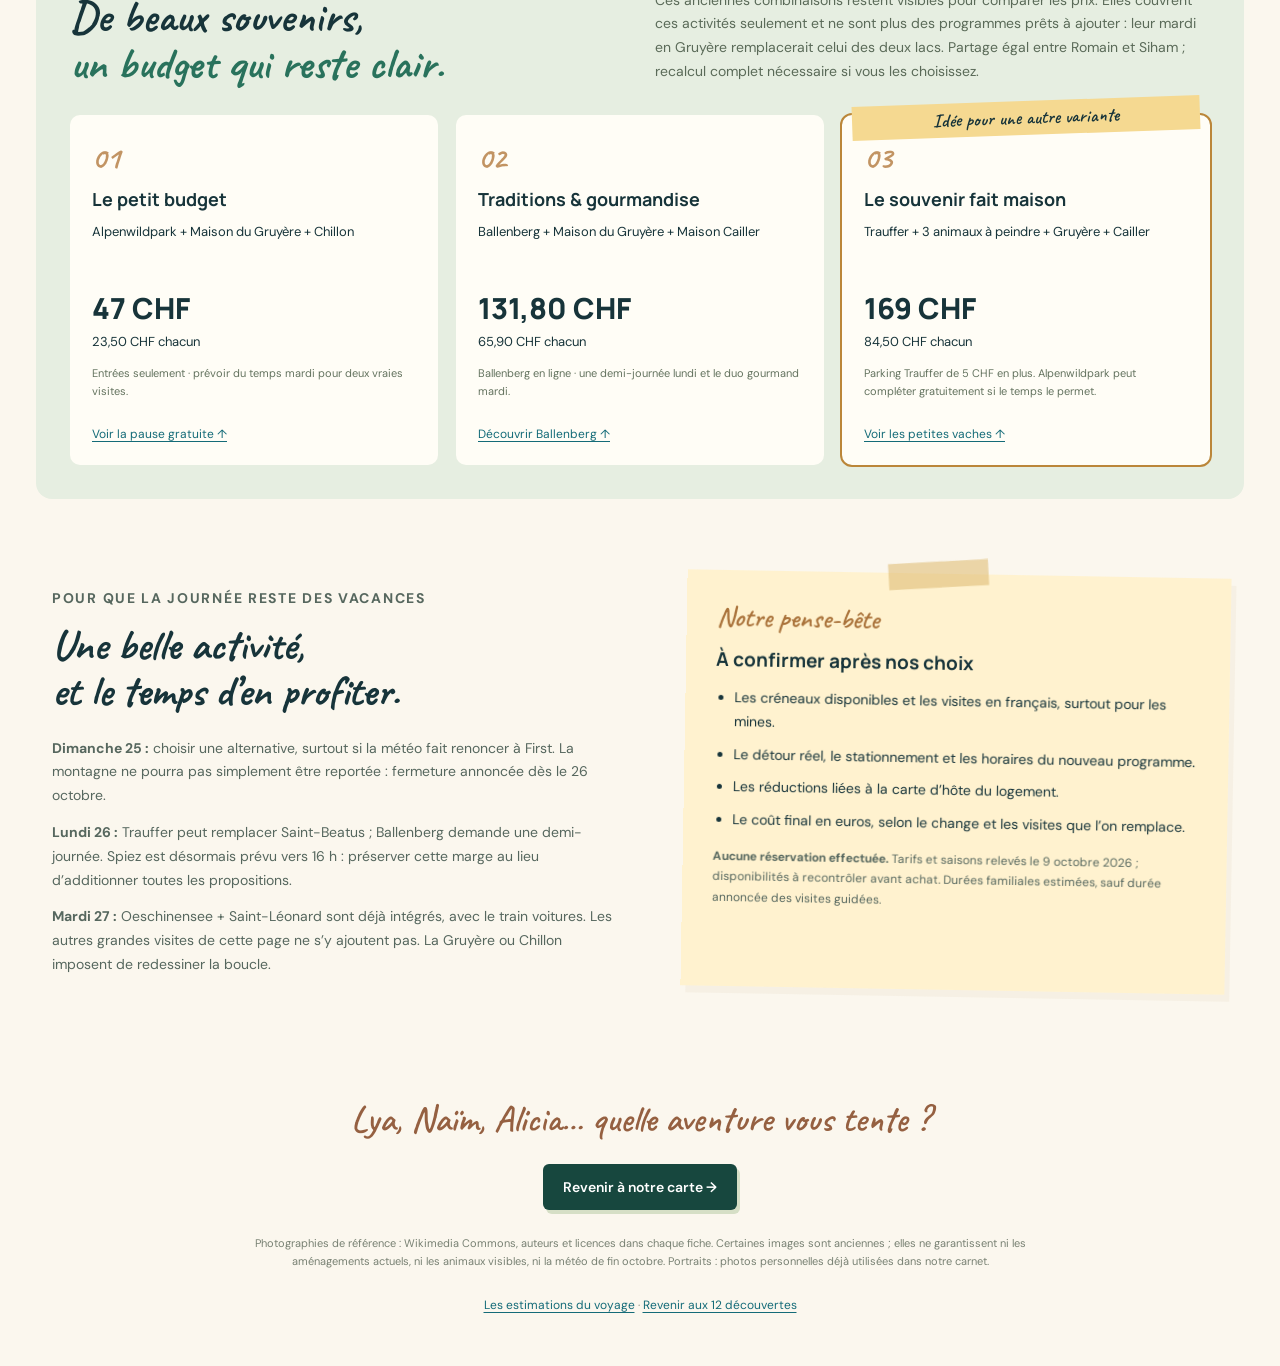
==== commit 3bee0a02: "Intègre Oeschinensee et Saint-Léonard dans la boucle de six jours" ====
--- a/activites-enfants.html
+++ b/activites-enfants.html
@@ -1,88 +1,88 @@
-<!doctype html><html lang="fr"><head><meta charset="utf-8"><meta name="viewport" content="width=device-width,initial-scale=1"><meta name="robots" content="noindex,nofollow"><meta name="theme-color" content="#113a42"><meta name="description" content="12 découvertes suisses pour Lya, Naïm et Alicia : photos, budgets pour cinq et alternatives proches de notre trajet du 24 au 29 octobre 2026."><title>Les aventures des enfants · La Suisse à cinq</title><link rel="stylesheet" href="style.css"><link rel="stylesheet" href="guide.css"><link rel="stylesheet" href="vacances.css"><link rel="stylesheet" href="activites-enfants.css"><script defer src="vacances.js?v=enfants-20261009"></script><script defer src="activites-enfants.js"></script></head>
-<body class="children-page"><a class="skip" href="#decouvertes">Aller aux 12 activités</a><header class="guide-header"><a class="guide-brand" href="index.html"><span class="swiss-cross" aria-hidden="true">✚</span><span>La Suisse à cinq.<span class="soon-six">(bientôt 6 😉)</span></span></a><a class="back-map" href="index.html">← Retrouver la carte</a></header>
-<nav class="children-nav" aria-label="Rubriques du carnet"><a href="activites-enfants.html" aria-current="page">Les aventures des enfants</a></nav>
-<main><section class="children-hero"><div class="hero-copy"><p class="eyebrow">24–29 octobre 2026 · Le carnet des petits curieux</p><h1>La Suisse,<br><em>à hauteur d’enfant.</em></h1><p class="hero-intro">Des petites vaches à peindre, des châteaux à explorer et du chocolat à goûter. <strong>12 découvertes pour nos trois aventuriers.</strong></p><div class="hero-kids"><span class="family-person"><img src="photos/portraits/lya.png" alt="Lya" width="100" height="120"><span>Lya<small>11 ans</small></span></span><span class="family-person"><img src="photos/portraits/naim.png" alt="Naïm" width="100" height="120"><span>Naïm<small>8 ans</small></span></span><span class="family-person"><img src="photos/portraits/alicia.png" alt="Alicia" width="100" height="120"><span>Alicia<small>8 ans</small></span></span><p>Et Romain & Siham<br><span>pour partager l’aventure !</span></p></div><a class="explore-button" href="#decouvertes">On part à la découverte ? <span>↓</span></a></div><div class="hero-photo-wall"><div class="hero-print hero-print-1"><figure class="discovery-photo"><button type="button" data-full-image="photos/enfants/chillon-lac.jpg" data-image-title="Des histoires de château" data-image-note="Photo : Giles Laurent · CC BY-SA 4.0. Photographie de référence ; les conditions et les aménagements peuvent avoir changé." aria-label="Agrandir : Des histoires de château"><img src="photos/enfants/chillon-lac.jpg" alt="Des histoires de château" fetchpriority="high" decoding="async"><span class="photo-zoom" aria-hidden="true">↗</span></button><figcaption>Des histoires de château</figcaption></figure></div><div class="hero-print hero-print-2"><figure class="discovery-photo"><button type="button" data-full-image="photos/enfants/barry-rencontre.jpg" data-image-title="De grandes rencontres" data-image-note="Photo : Хрюша · CC BY-SA 3.0. Photographie de référence ; les conditions et les aménagements peuvent avoir changé." aria-label="Agrandir : De grandes rencontres"><img src="photos/enfants/barry-rencontre.jpg" alt="De grandes rencontres" fetchpriority="high" decoding="async"><span class="photo-zoom" aria-hidden="true">↗</span></button><figcaption>De grandes rencontres</figcaption></figure></div><div class="hero-print hero-print-3"><figure class="discovery-photo"><button type="button" data-full-image="photos/enfants/ballenberg-ferme.jpg" data-image-title="La Suisse des traditions" data-image-note="Photo : Ben W Bell · CC BY-SA 3.0. Photographie de référence ; les conditions et les aménagements peuvent avoir changé." aria-label="Agrandir : La Suisse des traditions"><img src="photos/enfants/ballenberg-ferme.jpg" alt="La Suisse des traditions" fetchpriority="high" decoding="async"><span class="photo-zoom" aria-hidden="true">↗</span></button><figcaption>La Suisse des traditions</figcaption></figure></div><span class="hero-doodle" aria-hidden="true">✧</span><span class="hero-handnote">De nouveaux souvenirs<br>à fabriquer ensemble…</span></div></section>
-<div class="children-page-body"><aside class="selection-note"><span class="selection-symbol" aria-hidden="true">♡</span><div><strong>On choisit nos préférées, puis on ajuste le voyage.</strong><p>Ces 12 idées sont des alternatives proches de notre circuit, dans une zone d’environ 50 km autour du passage. Elles ne sont pas encore ajoutées au planning ni au budget de <b>2 164 €</b>. Les distances indiquées sont des repères géographiques estimés, pas un supplément routier calculé.</p></div><a href="#combinaisons">Comparer les petits budgets ↓</a></aside>
-<section class="discovery-section" id="decouvertes"><div class="discovery-heading"><div><p class="eyebrow">Du Jura aux lacs, en passant par l’Oberland</p><h2>Leur prochain « waouh ! »</h2></div><p>De vraies photos pour se projeter.<br>Cliquez sur une image pour l’agrandir.</p></div>
-<div class="activity-controls"><fieldset><legend>À quel moment du voyage ?</legend><div class="filter-buttons"><button type="button" data-day-filter="all" aria-pressed="true">Les 12 idées</button><button type="button" data-day-filter="2" aria-pressed="false">Dim. 25 · Jura & Berne</button><button type="button" data-day-filter="3" aria-pressed="false">Lun. 26 · Oberland</button><button type="button" data-day-filter="4" aria-pressed="false">Mar. 27 · Gruyère & Léman</button></div></fieldset><div class="secondary-filters"><label for="activity-budget">Notre envie</label><select id="activity-budget"><option value="all">Toutes les envies</option><option value="free">Entrée gratuite</option><option value="small">Entrées à 35 CHF maximum</option><option value="indoor">Visite principalement à l’abri</option></select><span id="activity-count" role="status" aria-live="polite">12 découvertes à explorer</span></div></div>
-<p class="filter-caveat">Prix des entrées pour 2 adultes + 3 enfants (8, 8 et 11 ans), en francs suisses. Options, parkings et trajets supplémentaires à ajouter. Pour le musée d’horlogerie, la gratuité concerne uniquement le dimanche matin.</p><div class="discovery-grid"><article id="gruyere" class="discovery-card" data-day="4" data-price="12" data-indoor="true" style="--activity-color:#ae6718">
- <div class="card-photo-pair "><figure class="discovery-photo"><button type="button" data-full-image="photos/enfants/gruyere-fabrication.jpg" data-image-title="La fabrication à la Maison du Gruyère" data-image-note="Photo : SuperManu · CC BY-SA 3.0. Photographie de référence ; les conditions et les aménagements peuvent avoir changé." aria-label="Agrandir : La fabrication à la Maison du Gruyère"><img src="photos/enfants/gruyere-fabrication.jpg" alt="La fabrication à la Maison du Gruyère" loading="lazy" decoding="async"><span class="photo-zoom" aria-hidden="true">↗</span></button><figcaption>La fabrication à la Maison du Gruyère</figcaption></figure><figure class="discovery-photo"><button type="button" data-full-image="photos/enfants/gruyere-cave.jpg" data-image-title="Les meules dans la cave d’affinage" data-image-note="Photo : WillYs Fotowerkstatt · CC BY-SA 3.0. Photographie de référence ; les conditions et les aménagements peuvent avoir changé." aria-label="Agrandir : Les meules dans la cave d’affinage"><img src="photos/enfants/gruyere-cave.jpg" alt="Les meules dans la cave d’affinage" loading="lazy" decoding="async"><span class="photo-zoom" aria-hidden="true">↗</span></button><figcaption>Les meules dans la cave d’affinage</figcaption></figure><span class="activity-number">01</span><span class="favorite-sticker">Notre coup de cœur</span></div>
- <div class="discovery-content"><div class="activity-topline"><span>Goûter la Suisse</span><span class="proposal-status">Idée à choisir</span></div><p class="activity-place">Pringy · Gruyères</p><h3>La Maison du Gruyère</h3><p class="activity-subtitle">Du lait au fromage… et jusqu’à la dégustation !</p><p class="activity-experience">Observer la fabrication depuis la galerie, suivre les explications en français, puis goûter trois affinages. Une découverte courte et très suisse, accessible aux trois enfants.</p>
- <div class="activity-facts"><div><small>Entrées pour cinq</small><strong>12 CHF</strong><span>6 CHF chacun</span></div><div><small>Temps à prévoir</small><b>45 min à 1 h</b><span>Visite principalement à l’abri</span></div></div>
- <p class="kid-mission"><span aria-hidden="true">✦</span><span><b>Notre petit défi</b>Repérer les grandes cuves, puis comparer les goûts des trois morceaux de fromage.</span></p>
- <div class="route-fit"><a href="index.html?day=4">J4 · Mardi 27 octobre →</a><p>Mardi 27, en remplacement du Gibloux. Prévoir une arrivée le matin pour voir la fabrication ; revoir alors l’horaire de Spiez.</p><small>Environ 7 km de Bulle, près du passage prévu entre le Gibloux et le Léman.</small></div>
- <details class="activity-practical"><summary>Horaires, budget & réservation</summary><dl><dt>Quand y aller</dt><dd>Tous les jours, 9 h–18 h en octobre ; dernière entrée à 17 h 30. Fabrication annoncée de 9 h à 12 h 30.</dd><dt>Ce que comprend le prix</dt><dd>Forfait famille de 12 CHF : deux adultes et enfants jusqu’à 12 ans. Lya, Naïm et Alicia entrent dans cette tranche.</dd><dt>À prévoir ou confirmer</dt><dd>Billets sur place. Le créneau du matin est le vrai point à organiser.</dd></dl><div class="official-links"><a href="https://www.lamaisondugruyere.ch/informations-pratiques/tarifs/" target="_blank" rel="noopener noreferrer">Tarifs officiels ↗</a><a href="https://www.lamaisondugruyere.ch/informations-pratiques/horaires-douverture/" target="_blank" rel="noopener noreferrer">Horaires &amp; fabrication ↗</a></div><details class="photo-credits"><summary>Sources des photographies</summary><p><a href="https://commons.wikimedia.org/wiki/File:Fromagerie_gruy%C3%A8res-moulage-6.jpg" target="_blank" rel="noopener noreferrer">La fabrication à la Maison du Gruyère</a> · SuperManu · <a href="http://creativecommons.org/licenses/by-sa/3.0/" target="_blank" rel="noopener noreferrer">CC BY-SA 3.0</a>. Affichage recadré ; original accessible sur le lien.</p><p><a href="https://commons.wikimedia.org/wiki/File:Gruy%C3%A8re-Schauk%C3%A4serei-Lager.jpg" target="_blank" rel="noopener noreferrer">Les meules dans la cave d’affinage</a> · WillYs Fotowerkstatt · <a href="https://creativecommons.org/licenses/by-sa/3.0" target="_blank" rel="noopener noreferrer">CC BY-SA 3.0</a>. Affichage recadré ; original accessible sur le lien.</p></details></details></div></article><article id="cailler" class="discovery-card" data-day="4" data-price="55" data-indoor="true" style="--activity-color:#ae6718">
- <div class="card-photo-pair "><figure class="discovery-photo"><button type="button" data-full-image="photos/enfants/cailler-maison.jpg" data-image-title="La Maison Cailler à Broc" data-image-note="Photo : Fridolin freudenfett · CC BY-SA 4.0. Photographie de référence ; les conditions et les aménagements peuvent avoir changé." aria-label="Agrandir : La Maison Cailler à Broc"><img src="photos/enfants/cailler-maison.jpg" alt="La Maison Cailler à Broc" loading="lazy" decoding="async"><span class="photo-zoom" aria-hidden="true">↗</span></button><figcaption>La Maison Cailler à Broc</figcaption></figure><figure class="discovery-photo"><button type="button" data-full-image="photos/enfants/cailler-decouverte.jpg" data-image-title="Un aperçu du parcours de la Maison Cailler" data-image-note="Photo : Fridolin freudenfett · CC BY-SA 4.0. Photographie de référence ; les conditions et les aménagements peuvent avoir changé." aria-label="Agrandir : Un aperçu du parcours de la Maison Cailler"><img src="photos/enfants/cailler-decouverte.jpg" alt="Un aperçu du parcours de la Maison Cailler" loading="lazy" decoding="async"><span class="photo-zoom" aria-hidden="true">↗</span></button><figcaption>Un aperçu du parcours de la Maison Cailler</figcaption></figure><span class="activity-number">02</span><span class="favorite-sticker">Notre coup de cœur</span></div>
- <div class="discovery-content"><div class="activity-topline"><span>Goûter la Suisse</span><span class="proposal-status">Idée à choisir</span></div><p class="activity-place">Broc · La Gruyère</p><h3>La Maison Cailler</h3><p class="activity-subtitle">Une aventure chocolatée à partager à cinq.</p><p class="activity-experience">Découvrir l’histoire du chocolat suisse dans un parcours sensoriel, avec audioguide en français et dégustation à la fin. Un complément gourmand à la fromagerie.</p>
- <div class="activity-facts"><div><small>Entrées pour cinq</small><strong>55 CHF</strong><span>27,50 CHF chacun</span></div><div><small>Temps à prévoir</small><b>1 h 15 à 1 h 30</b><span>Visite principalement à l’abri</span></div></div>
- <p class="kid-mission"><span aria-hidden="true">✦</span><span><b>Notre petit défi</b>Trouver d’où vient le cacao et choisir ensemble votre chocolat préféré.</span></p>
- <div class="route-fit"><a href="index.html?day=4">J4 · Mardi 27 octobre →</a><p>Mardi 27, à associer à la Maison du Gruyère à la place du Gibloux. Ce duo demande d’alléger les autres arrêts de la journée.</p><small>À environ 6–10 km de Bulle, tout près de Gruyères.</small></div>
- <details class="activity-practical"><summary>Horaires, budget & réservation</summary><dl><dt>Quand y aller</dt><dd>Tous les jours, 10 h–18 h en octobre ; dernière vente de billet à 17 h. La visite elle-même dure environ 45–60 minutes.</dd><dt>Ce que comprend le prix</dt><dd>Deux adultes à 17 CHF et trois enfants à 7 CHF = 55 CHF. Audioguide et dégustation inclus ; atelier chocolat en supplément. Parking visiteurs gratuit.</dd><dt>À prévoir ou confirmer</dt><dd>Réservation en ligne conseillée. Les 20 premières minutes sont un parcours plutôt sombre et fermé ; les ateliers se réservent séparément.</dd></dl><div class="official-links"><a href="https://www.cailler.ch/fr/faq" target="_blank" rel="noopener noreferrer">Visite, horaires &amp; questions pratiques ↗</a><a href="https://boutique.cailler.ch/" target="_blank" rel="noopener noreferrer">Billetterie officielle ↗</a></div><details class="photo-credits"><summary>Sources des photographies</summary><p><a href="https://commons.wikimedia.org/wiki/File:Broc_Chocolaterie_Maison_Cailler-001.jpg" target="_blank" rel="noopener noreferrer">La Maison Cailler à Broc</a> · Fridolin freudenfett · <a href="https://creativecommons.org/licenses/by-sa/4.0" target="_blank" rel="noopener noreferrer">CC BY-SA 4.0</a>. Affichage recadré ; original accessible sur le lien.</p><p><a href="https://commons.wikimedia.org/wiki/File:Broc_Chocolaterie_Maison_Cailler-006.jpg" target="_blank" rel="noopener noreferrer">Un aperçu du parcours de la Maison Cailler</a> · Fridolin freudenfett · <a href="https://creativecommons.org/licenses/by-sa/4.0" target="_blank" rel="noopener noreferrer">CC BY-SA 4.0</a>. Affichage recadré ; original accessible sur le lien.</p></details></details></div></article><article id="trauffer" class="discovery-card" data-day="3" data-price="57" data-indoor="true" style="--activity-color:#2479ad">
- <div class="card-photo-pair single-photo"><figure class="discovery-photo"><button type="button" data-full-image="photos/enfants/trauffer-vache.jpg" data-image-title="La célèbre petite vache en bois Trauffer · objet illustratif" data-image-note="Photo : Alpöhi
-derivative work of File:Wood carving of red cow with Swiss flag marks, and glass trophies on the drawer - Daebang Little Switzerland.jpg · CC BY-SA 2.0. Photographie de référence ; les conditions et les aménagements peuvent avoir changé." aria-label="Agrandir : La célèbre petite vache en bois Trauffer · objet illustratif"><img src="photos/enfants/trauffer-vache.jpg" alt="La célèbre petite vache en bois Trauffer · objet illustratif" loading="lazy" decoding="async"><span class="photo-zoom" aria-hidden="true">↗</span></button><figcaption>La célèbre petite vache en bois Trauffer · objet illustratif</figcaption></figure><span class="activity-number">03</span><span class="favorite-sticker">Notre coup de cœur</span></div>
- <div class="discovery-content"><div class="activity-topline"><span>Créer un souvenir</span><span class="proposal-status">Idée à choisir</span></div><p class="activity-place">Hofstetten · près de Brienz</p><h3>Trauffer · KUHniversum</h3><p class="activity-subtitle">Une petite vache suisse, peinte par leurs mains.</p><p class="activity-experience">Entrer dans l’univers des jouets en bois suisses, découvrir leur fabrication puis, en option, laisser chaque enfant peindre son propre animal à rapporter à la maison.</p>
- <div class="activity-facts"><div><small>Entrées pour cinq</small><strong>57 CHF</strong><span>28,50 CHF chacun</span></div><div><small>Temps à prévoir</small><b>1 h 30 à 2 h avec peinture</b><span>Visite principalement à l’abri</span></div></div>
- <p class="painting-price"><b>Avec les 3 animaux à peindre : 102 CHF</b><br>51 CHF chacun · parking de 5 CHF en plus.</p><p class="kid-mission"><span aria-hidden="true">✦</span><span><b>Notre petit défi</b>Inventer les couleurs de sa petite vache : trois enfants, trois souvenirs différents.</span></p>
- <div class="route-fit"><a href="index.html?day=3">J3 · Lundi 26 octobre →</a><p>Lundi 26, à la place des grottes de Saint-Beatus. Garder du temps pour l’atelier, plutôt que multiplier les visites.</p><small>À environ 5–10 km de Brienz, juste à côté de Ballenberg.</small></div>
- <details class="activity-practical"><summary>Horaires, budget & réservation</summary><dl><dt>Quand y aller</dt><dd>Ouvert tous les jours, 10 h–18 h. Parcours seul : environ 30–90 minutes. Peinture proposée sur place sans réservation préalable.</dd><dt>Ce que comprend le prix</dt><dd>Entrées : 2 × 15 + 3 × 9 = 57 CHF. Avec trois animaux à peindre à 15 CHF : 102 CHF, soit 51 CHF chacun. Parking : 5 CHF en plus.</dd><dt>À prévoir ou confirmer</dt><dd>Peinture adaptée aux enfants ; sculpture au couteau dès 12 ans, donc pas pour eux cette année. Une carte d’hôte Interlaken valable peut réduire les entrées de 20 % : 45,60 CHF, ou 90,60 CHF avec les trois peintures. À vérifier auprès du logement.</dd></dl><div class="official-links"><a href="https://www.trauffer.ch/erlebniswelt/erlebnis-rundgang-kuhniversum" target="_blank" rel="noopener noreferrer">Parcours &amp; tarifs officiels ↗</a><a href="https://www.trauffer.ch/erlebniswelt/" target="_blank" rel="noopener noreferrer">Ateliers &amp; informations ↗</a></div><details class="photo-credits"><summary>Sources des photographies</summary><p><a href="https://commons.wikimedia.org/wiki/File:Trauffer_Cow.jpg" target="_blank" rel="noopener noreferrer">La célèbre petite vache en bois Trauffer · objet illustratif</a> · Alpöhi
-derivative work of File:Wood carving of red cow with Swiss flag marks, and glass trophies on the drawer - Daebang Little Switzerland.jpg · <a href="https://creativecommons.org/licenses/by-sa/2.0" target="_blank" rel="noopener noreferrer">CC BY-SA 2.0</a>. Affichage recadré ; original accessible sur le lien.</p></details></details></div></article><article id="ballenberg" class="discovery-card" data-day="3" data-price="64.8" data-indoor="false" style="--activity-color:#2479ad">
- <div class="card-photo-pair "><figure class="discovery-photo"><button type="button" data-full-image="photos/enfants/ballenberg-ferme.jpg" data-image-title="Une ferme traditionnelle au musée de Ballenberg" data-image-note="Photo : Ben W Bell · CC BY-SA 3.0. Photographie de référence ; les conditions et les aménagements peuvent avoir changé." aria-label="Agrandir : Une ferme traditionnelle au musée de Ballenberg"><img src="photos/enfants/ballenberg-ferme.jpg" alt="Une ferme traditionnelle au musée de Ballenberg" loading="lazy" decoding="async"><span class="photo-zoom" aria-hidden="true">↗</span></button><figcaption>Une ferme traditionnelle au musée de Ballenberg</figcaption></figure><figure class="discovery-photo"><button type="button" data-full-image="photos/enfants/ballenberg-animaux.jpg" data-image-title="Les animaux de ferme de Ballenberg" data-image-note="Photo : Parchaco · CC0. Photographie de référence ; les conditions et les aménagements peuvent avoir changé." aria-label="Agrandir : Les animaux de ferme de Ballenberg"><img src="photos/enfants/ballenberg-animaux.jpg" alt="Les animaux de ferme de Ballenberg" loading="lazy" decoding="async"><span class="photo-zoom" aria-hidden="true">↗</span></button><figcaption>Les animaux de ferme de Ballenberg</figcaption></figure><span class="activity-number">04</span></div>
- <div class="discovery-content"><div class="activity-topline"><span>Vivre les traditions</span><span class="proposal-status">Idée à choisir</span></div><p class="activity-place">Hofstetten · près de Brienz</p><h3>Ballenberg</h3><p class="activity-subtitle">Une Suisse miniature… grandeur nature.</p><p class="activity-experience">Se promener parmi plus de cent bâtiments suisses anciens, rencontrer les animaux de ferme et découvrir des gestes d’artisans. Le grand musée en plein air des traditions suisses.</p>
- <div class="activity-facts"><div><small>Entrées pour cinq</small><strong>64,80 CHF</strong><span>32,40 CHF chacun</span></div><div><small>Temps à prévoir</small><b>3 à 4 h minimum</b><span>Prévoir du temps dehors</span></div></div>
- <p class="kid-mission"><span aria-hidden="true">✦</span><span><b>Notre petit défi</b>Choisir la maison dans laquelle chacun aurait aimé vivre et repérer trois métiers anciens.</span></p>
- <div class="route-fit"><a href="index.html?day=3">J3 · Lundi 26 octobre →</a><p>Lundi 26, comme activité principale d’une demi-journée. Remplacer une partie du programme Aar–Brienz–Saint-Beatus ; éviter de tout cumuler.</p><small>À environ 5–10 km de Brienz ; voisin du KUHniversum Trauffer.</small></div>
- <details class="activity-practical"><summary>Horaires, budget & réservation</summary><dl><dt>Quand y aller</dt><dd>Saison 2026 : du 9 avril au 1er novembre, tous les jours de 10 h à 17 h. Les démonstrations dépendent du programme du jour.</dd><dt>Ce que comprend le prix</dt><dd>Billet famille en ligne : 64,80 CHF (réduction de 10 % sur 72 CHF). Billet combiné famille Ballenberg + Trauffer : 99 CHF, hors peinture et parking.</dd><dt>À prévoir ou confirmer</dt><dd>Acheter le tarif en ligne si retenu. Avec Trauffer et trois peintures : 144 CHF hors parking, et presque toute la journée à consacrer à ces deux sites. Visite surtout extérieure.</dd></dl><div class="official-links"><a href="https://ballenberg.ch/fr/offres-decouverte/familles-et-enfants/" target="_blank" rel="noopener noreferrer">Ballenberg en famille ↗</a><a href="https://shop.ballenberg.ch/fr/billets" target="_blank" rel="noopener noreferrer">Billets &amp; saison ↗</a></div><details class="photo-credits"><summary>Sources des photographies</summary><p><a href="https://commons.wikimedia.org/wiki/File:Ballenberg_-_Bernese_Midlands_House_-_Ben_W_Bell_31_Aug_2005.jpg" target="_blank" rel="noopener noreferrer">Une ferme traditionnelle au musée de Ballenberg</a> · Ben W Bell · <a href="http://creativecommons.org/licenses/by-sa/3.0/" target="_blank" rel="noopener noreferrer">CC BY-SA 3.0</a>. Affichage recadré ; original accessible sur le lien.</p><p><a href="https://commons.wikimedia.org/wiki/File:Pigs_in_front_of_house_no._641_at_the_Ballenberg_Museum.jpg" target="_blank" rel="noopener noreferrer">Les animaux de ferme de Ballenberg</a> · Parchaco · <a href="http://creativecommons.org/publicdomain/zero/1.0/deed.en" target="_blank" rel="noopener noreferrer">CC0</a>. Affichage recadré ; original accessible sur le lien.</p></details></details></div></article><article id="bex" class="discovery-card" data-day="4" data-price="91" data-indoor="true" style="--activity-color:#ae6718">
- <div class="card-photo-pair single-photo"><figure class="discovery-photo"><button type="button" data-full-image="photos/enfants/bex-mines.jpg" data-image-title="Les Mines de Sel de Bex · photographie d’archive du site" data-image-note="Photo : Souvaroff · CC BY-SA 4.0. Photographie de référence ; les conditions et les aménagements peuvent avoir changé." aria-label="Agrandir : Les Mines de Sel de Bex · photographie d’archive du site"><img src="photos/enfants/bex-mines.jpg" alt="Les Mines de Sel de Bex · photographie d’archive du site" loading="lazy" decoding="async"><span class="photo-zoom" aria-hidden="true">↗</span></button><figcaption>Les Mines de Sel de Bex · photographie d’archive du site</figcaption></figure><span class="activity-number">05</span></div>
- <div class="discovery-content"><div class="activity-topline"><span>Explorer sous terre</span><span class="proposal-status">Idée à choisir</span></div><p class="activity-place">Bex · vallée du Rhône</p><h3>Les Mines de Sel de Bex</h3><p class="activity-subtitle">Un petit train vers le trésor de la montagne.</p><p class="activity-experience">Partir sous la montagne et comprendre d’où vient le sel suisse. Le parcours renouvelé en 2026 associe petit train, découverte des galeries et mise en scène de l’histoire des mineurs.</p>
- <div class="activity-facts"><div><small>Entrées pour cinq</small><strong>91 CHF</strong><span>45,50 CHF chacun</span></div><div><small>Temps à prévoir</small><b>2 h + arrivée 15 min avant</b><span>Visite principalement à l’abri</span></div></div>
- <p class="kid-mission"><span aria-hidden="true">✦</span><span><b>Notre petit défi</b>Comprendre comment on récupère le sel caché dans la roche.</span></p>
- <div class="route-fit"><a href="index.html?day=4">J4 · Mardi 27 octobre →</a><p>Mardi 27, comme grande visite de l’après-midi. Il faut alors simplifier nettement la matinée et les autres arrêts.</p><small>À environ 5–10 km de Bex et de l’axe A9, vers Saint-Maurice et Pissevache.</small></div>
- <details class="activity-practical"><summary>Horaires, budget & réservation</summary><dl><dt>Quand y aller</dt><dd>Visite guidée d’environ 2 h. Le créneau exact du mardi 27 octobre et sa langue restent à vérifier dans la billetterie.</dd><dt>Ce que comprend le prix</dt><dd>Deux adultes à 26 CHF et trois enfants à 13 CHF = 91 CHF. Visite conseillée dès 4 ans : adaptée aux âges de vos trois enfants.</dd><dt>À prévoir ou confirmer</dt><dd>Réservation nécessaire pour sécuriser un départ en français. Arriver 15 minutes avant. Les photos d’archive ne montrent pas forcément la scénographie renouvelée en 2026.</dd></dl><div class="official-links"><a href="https://salina-helvetica.ch/visite-des-mines" target="_blank" rel="noopener noreferrer">La visite des mines ↗</a><a href="https://salina-helvetica.ch/event/minen-rundgang-148/register" target="_blank" rel="noopener noreferrer">Départs &amp; réservation ↗</a></div><details class="photo-credits"><summary>Sources des photographies</summary><p><a href="https://commons.wikimedia.org/wiki/File:Mines_de_Sel,_Bex,_Switzerland.jpg" target="_blank" rel="noopener noreferrer">Les Mines de Sel de Bex · photographie d’archive du site</a> · Souvaroff · <a href="https://creativecommons.org/licenses/by-sa/4.0" target="_blank" rel="noopener noreferrer">CC BY-SA 4.0</a>. Affichage recadré ; original accessible sur le lien.</p></details></details></div></article><article id="barryland" class="discovery-card" data-day="4" data-price="73" data-indoor="false" style="--activity-color:#ae6718">
- <div class="card-photo-pair "><figure class="discovery-photo"><button type="button" data-full-image="photos/enfants/barry-chien.jpg" data-image-title="Un saint-bernard photographié à Barryland" data-image-note="Photo : Roxaneweb · CC BY-SA 4.0. Photographie de référence ; les conditions et les aménagements peuvent avoir changé." aria-label="Agrandir : Un saint-bernard photographié à Barryland"><img src="photos/enfants/barry-chien.jpg" alt="Un saint-bernard photographié à Barryland" loading="lazy" decoding="async"><span class="photo-zoom" aria-hidden="true">↗</span></button><figcaption>Un saint-bernard photographié à Barryland</figcaption></figure><figure class="discovery-photo"><button type="button" data-full-image="photos/enfants/barry-rencontre.jpg" data-image-title="Jella du Grand-Saint-Bernard · photographie d’archive" data-image-note="Photo : Хрюша · CC BY-SA 3.0. Photographie de référence ; les conditions et les aménagements peuvent avoir changé." aria-label="Agrandir : Jella du Grand-Saint-Bernard · photographie d’archive"><img src="photos/enfants/barry-rencontre.jpg" alt="Jella du Grand-Saint-Bernard · photographie d’archive" loading="lazy" decoding="async"><span class="photo-zoom" aria-hidden="true">↗</span></button><figcaption>Jella du Grand-Saint-Bernard · photographie d’archive</figcaption></figure><span class="activity-number">06</span></div>
- <div class="discovery-content"><div class="activity-topline"><span>Rencontrer les animaux</span><span class="proposal-status">Idée à choisir</span></div><p class="activity-place">Martigny · Valais</p><h3>Barryland</h3><p class="activity-subtitle">Rencontrer les géants tout doux des Alpes.</p><p class="activity-experience">Observer les vrais chiens saint-bernard et découvrir leur histoire alpine dans le nouveau parc ouvert en 2025. Une visite autour d’un animal emblématique de la Suisse.</p>
- <div class="activity-facts"><div><small>Entrées pour cinq</small><strong>73 CHF</strong><span>36,50 CHF chacun</span></div><div><small>Temps à prévoir</small><b>2 à 3 h</b><span>Prévoir du temps dehors</span></div></div>
- <p class="kid-mission"><span aria-hidden="true">✦</span><span><b>Notre petit défi</b>Découvrir pourquoi ces grands chiens sont liés au col du Grand-Saint-Bernard.</span></p>
- <div class="route-fit"><a href="index.html?day=4">J4 · Mardi 27 octobre →</a><p>Mardi 27, en remplacement d’autres visites de l’après-midi. Le temps sur place et le retour vers le lac doivent être réservés au programme.</p><small>Environ 10–15 km au sud de Pissevache. Petit aller-retour supplémentaire avant de rejoindre le Léman.</small></div>
- <details class="activity-practical"><summary>Horaires, budget & réservation</summary><dl><dt>Quand y aller</dt><dd>Tous les jours de 10 h à 18 h, sauf les 24 et 25 décembre. Espaces intérieurs et extérieurs ; parking gratuit annoncé.</dd><dt>Ce que comprend le prix</dt><dd>Forfait famille : 73 CHF en ligne ou 75 CHF sur place. Le prix affiché ici utilise le tarif en ligne.</dd><dt>À prévoir ou confirmer</dt><dd>L’entrée classique permet d’observer les chiens, pas de les caresser. Présence de chiots non garantie. Les photos montrent les saint-bernard et ne décrivent pas l’aménagement du nouveau parc.</dd></dl><div class="official-links"><a href="https://www.barryland.ch/fr/" target="_blank" rel="noopener noreferrer">Le parc officiel ↗</a><a href="https://www.barryland.ch/fr/infos-pratiques-550/" target="_blank" rel="noopener noreferrer">Tarifs &amp; informations pratiques ↗</a></div><details class="photo-credits"><summary>Sources des photographies</summary><p><a href="https://commons.wikimedia.org/wiki/File:BARRYLAND_Chien_Saint-Bernard.jpg" target="_blank" rel="noopener noreferrer">Un saint-bernard photographié à Barryland</a> · Roxaneweb · <a href="https://creativecommons.org/licenses/by-sa/4.0" target="_blank" rel="noopener noreferrer">CC BY-SA 4.0</a>. Affichage recadré ; original accessible sur le lien.</p><p><a href="https://commons.wikimedia.org/wiki/File:Musee_et_Chiens_du_Saint-Bernard,_Jella_du_Grand_St._Bernard_01_10.jpg" target="_blank" rel="noopener noreferrer">Jella du Grand-Saint-Bernard · photographie d’archive</a> · Хрюша · <a href="https://creativecommons.org/licenses/by-sa/3.0" target="_blank" rel="noopener noreferrer">CC BY-SA 3.0</a>. Affichage recadré ; original accessible sur le lien.</p></details></details></div></article><article id="chillon" class="discovery-card" data-day="4" data-price="35" data-indoor="true" style="--activity-color:#ae6718">
- <div class="card-photo-pair "><figure class="discovery-photo"><button type="button" data-full-image="photos/enfants/chillon-lac.jpg" data-image-title="Le château de Chillon face aux Dents du Midi" data-image-note="Photo : Giles Laurent · CC BY-SA 4.0. Photographie de référence ; les conditions et les aménagements peuvent avoir changé." aria-label="Agrandir : Le château de Chillon face aux Dents du Midi"><img src="photos/enfants/chillon-lac.jpg" alt="Le château de Chillon face aux Dents du Midi" loading="lazy" decoding="async"><span class="photo-zoom" aria-hidden="true">↗</span></button><figcaption>Le château de Chillon face aux Dents du Midi</figcaption></figure><figure class="discovery-photo"><button type="button" data-full-image="photos/enfants/chillon-chateau.jpg" data-image-title="Les tours et les murailles de Chillon" data-image-note="Photo : Benjamin Gimmel BenHur · CC BY-SA 3.0. Photographie de référence ; les conditions et les aménagements peuvent avoir changé." aria-label="Agrandir : Les tours et les murailles de Chillon"><img src="photos/enfants/chillon-chateau.jpg" alt="Les tours et les murailles de Chillon" loading="lazy" decoding="async"><span class="photo-zoom" aria-hidden="true">↗</span></button><figcaption>Les tours et les murailles de Chillon</figcaption></figure><span class="activity-number">07</span></div>
- <div class="discovery-content"><div class="activity-topline"><span>Jouer avec l’histoire</span><span class="proposal-status">Idée à choisir</span></div><p class="activity-place">Veytaux · près de Montreux</p><h3>Le Château de Chillon</h3><p class="activity-subtitle">Une enquête de petits chevaliers au bord du lac.</p><p class="activity-experience">Explorer salles, passages et cours d’un château médiéval posé sur le Léman. Le livret gratuit Drako propose un parcours ludique, particulièrement adapté aux jumeaux.</p>
- <div class="activity-facts"><div><small>Entrées pour cinq</small><strong>35 CHF</strong><span>17,50 CHF chacun</span></div><div><small>Temps à prévoir</small><b>1 h 30 à 2 h</b><span>Visite principalement à l’abri</span></div></div>
- <p class="kid-mission"><span aria-hidden="true">✦</span><span><b>Notre petit défi</b>Suivre les indices de Drako pendant que Lya peut jouer la guide de l’équipe.</span></p>
- <div class="route-fit"><a href="index.html?day=4">J4 · Mardi 27 octobre →</a><p>Mardi 27, comme vrai arrêt sur le Léman à la place d’une autre visite. Prévoir une arrivée suffisamment tôt pour profiter du château.</p><small>À environ 5 km de Montreux, sur le corridor du Léman emprunté vers Thonon.</small></div>
- <details class="activity-practical"><summary>Horaires, budget & réservation</summary><dl><dt>Quand y aller</dt><dd>En octobre : 9 h 30–18 h ; dernière entrée à 17 h. Parcours Drako conçu pour les 6–10 ans ; Lya, 11 ans, peut participer avec eux.</dd><dt>Ce que comprend le prix</dt><dd>Billet famille : 35 CHF pour deux adultes et jusqu’à cinq enfants de 6 à 15 ans. Livret Drako gratuit. Parking non inclus.</dd><dt>À prévoir ou confirmer</dt><dd>Visite libre. Les ateliers et animations d’Halloween repérés avant votre séjour ne sont pas inclus : leurs dates ne correspondent pas au 24–29 octobre.</dd></dl><div class="official-links"><a href="https://www.chillon.ch/visite/" target="_blank" rel="noopener noreferrer">Horaires &amp; tarifs ↗</a><a href="https://www.chillon.ch/visite/visite-libre/" target="_blank" rel="noopener noreferrer">Visite libre &amp; Drako ↗</a></div><details class="photo-credits"><summary>Sources des photographies</summary><p><a href="https://commons.wikimedia.org/wiki/File:001_Chateau_de_Chillon_and_Dents_du_Midi_Photo_by_Giles_Laurent.jpg" target="_blank" rel="noopener noreferrer">Le château de Chillon face aux Dents du Midi</a> · Giles Laurent · <a href="https://creativecommons.org/licenses/by-sa/4.0" target="_blank" rel="noopener noreferrer">CC BY-SA 4.0</a>. Affichage recadré ; original accessible sur le lien.</p><p><a href="https://commons.wikimedia.org/wiki/File:Schweiz_Schloss_Chillon_Gesamtansicht.jpg" target="_blank" rel="noopener noreferrer">Les tours et les murailles de Chillon</a> · Benjamin Gimmel BenHur · <a href="http://creativecommons.org/licenses/by-sa/3.0/" target="_blank" rel="noopener noreferrer">CC BY-SA 3.0</a>. Affichage recadré ; original accessible sur le lien.</p></details></details></div></article><article id="wildpark" class="discovery-card" data-day="3" data-price="0" data-indoor="false" style="--activity-color:#2479ad">
- <div class="card-photo-pair "><figure class="discovery-photo"><button type="button" data-full-image="photos/enfants/wildpark-bouquetin.jpg" data-image-title="Un bouquetin de l’Alpenwildpark d’Interlaken" data-image-note="Photo : Rectilinium · CC BY-SA 4.0. Photographie de référence ; les conditions et les aménagements peuvent avoir changé." aria-label="Agrandir : Un bouquetin de l’Alpenwildpark d’Interlaken"><img src="photos/enfants/wildpark-bouquetin.jpg" alt="Un bouquetin de l’Alpenwildpark d’Interlaken" loading="lazy" decoding="async"><span class="photo-zoom" aria-hidden="true">↗</span></button><figcaption>Un bouquetin de l’Alpenwildpark d’Interlaken</figcaption></figure><figure class="discovery-photo"><button type="button" data-full-image="photos/enfants/wildpark-marmotte.jpg" data-image-title="Une marmotte du parc · présence visible non garantie en octobre" data-image-note="Photo : Rectilinium · CC BY-SA 4.0. Photographie de référence ; les conditions et les aménagements peuvent avoir changé." aria-label="Agrandir : Une marmotte du parc · présence visible non garantie en octobre"><img src="photos/enfants/wildpark-marmotte.jpg" alt="Une marmotte du parc · présence visible non garantie en octobre" loading="lazy" decoding="async"><span class="photo-zoom" aria-hidden="true">↗</span></button><figcaption>Une marmotte du parc · présence visible non garantie en octobre</figcaption></figure><span class="activity-number">08</span></div>
- <div class="discovery-content"><div class="activity-topline"><span>Rencontrer les animaux</span><span class="proposal-status">Idée à choisir</span></div><p class="activity-place">Interlaken · près de la gare Ost</p><h3>L’Alpenwildpark d’Interlaken</h3><p class="activity-subtitle">Des bouquetins, au pied de la montagne.</p><p class="activity-experience">Une petite pause pour observer les bouquetins et évoquer leur retour dans les Alpes suisses. Le parc est au pied du Harder : aucun billet de funiculaire n’est nécessaire.</p>
- <div class="activity-facts"><div><small>Entrées pour cinq</small><strong>Gratuit</strong><span>0 CHF d’entrée</span></div><div><small>Temps à prévoir</small><b>30 à 45 min</b><span>Prévoir du temps dehors</span></div></div>
- <p class="kid-mission"><span aria-hidden="true">✦</span><span><b>Notre petit défi</b>Repérer les cornes recourbées et observer comment les bouquetins se déplacent sur les rochers.</span></p>
- <div class="route-fit"><a href="index.html?day=3">J3 · Lundi 26 octobre →</a><p>Lundi 26, en petite pause si vous revenez assez tôt et si les enfants ont encore de l’énergie. Rester en lumière du jour.</p><small>À Interlaken même, près de la gare Ost et du départ du Harderbahn.</small></div>
- <details class="activity-practical"><summary>Horaires, budget & réservation</summary><dl><dt>Quand y aller</dt><dd>Accessible toute l’année. Observation des animaux variable ; les marmottes peuvent déjà hiberner fin octobre.</dd><dt>Ce que comprend le prix</dt><dd>Entrée gratuite ; don facultatif. Éventuel stationnement à prévoir séparément.</dd><dt>À prévoir ou confirmer</dt><dd>Pas de réservation. La photo de marmotte illustre l’espèce présente au parc, pas une promesse d’en voir pendant votre passage.</dd></dl><div class="official-links"><a href="https://www.interlaken.swiss/en/experiences/poi/alpine-wildlife-park-interlaken" target="_blank" rel="noopener noreferrer">Informations de l’office de tourisme ↗</a></div><details class="photo-credits"><summary>Sources des photographies</summary><p><a href="https://commons.wikimedia.org/wiki/File:CH_BE_Alpenwildpark_Interlaken_Steinbock_a.jpg" target="_blank" rel="noopener noreferrer">Un bouquetin de l’Alpenwildpark d’Interlaken</a> · Rectilinium · <a href="https://creativecommons.org/licenses/by-sa/4.0" target="_blank" rel="noopener noreferrer">CC BY-SA 4.0</a>. Affichage recadré ; original accessible sur le lien.</p><p><a href="https://commons.wikimedia.org/wiki/File:CH_BE_Alpenwildpark_Interlaken_Murmeltier_a.jpeg" target="_blank" rel="noopener noreferrer">Une marmotte du parc · présence visible non garantie en octobre</a> · Rectilinium · <a href="https://creativecommons.org/licenses/by-sa/4.0" target="_blank" rel="noopener noreferrer">CC BY-SA 4.0</a>. Affichage recadré ; original accessible sur le lien.</p></details></details></div></article><article id="berne" class="discovery-card" data-day="2" data-price="0" data-indoor="false" style="--activity-color:#11796d">
- <div class="card-photo-pair "><figure class="discovery-photo"><button type="button" data-full-image="photos/enfants/bern-ours.jpg" data-image-title="Un ours dans le BärenPark de Berne" data-image-note="Photo : Sumit Surai · CC BY-SA 4.0. Photographie de référence ; les conditions et les aménagements peuvent avoir changé." aria-label="Agrandir : Un ours dans le BärenPark de Berne"><img src="photos/enfants/bern-ours.jpg" alt="Un ours dans le BärenPark de Berne" loading="lazy" decoding="async"><span class="photo-zoom" aria-hidden="true">↗</span></button><figcaption>Un ours dans le BärenPark de Berne</figcaption></figure><figure class="discovery-photo"><button type="button" data-full-image="photos/enfants/bern-horloge.jpg" data-image-title="La Zytglogge, tour de l’horloge de Berne" data-image-note="Photo : Mike Lehmann, Mike Switzerland 13:37,  2 July 2006 (UTC) · CC BY-SA 3.0. Photographie de référence ; les conditions et les aménagements peuvent avoir changé." aria-label="Agrandir : La Zytglogge, tour de l’horloge de Berne"><img src="photos/enfants/bern-horloge.jpg" alt="La Zytglogge, tour de l’horloge de Berne" loading="lazy" decoding="async"><span class="photo-zoom" aria-hidden="true">↗</span></button><figcaption>La Zytglogge, tour de l’horloge de Berne</figcaption></figure><span class="activity-number">09</span></div>
- <div class="discovery-content"><div class="activity-topline"><span>Rencontrer les animaux</span><span class="proposal-status">Idée à choisir</span></div><p class="activity-place">Berne · vieille ville</p><h3>Berne · ours &amp; horloge animée</h3><p class="activity-subtitle">Les symboles de la capitale, en promenade.</p><p class="activity-experience">Observer les ours du parc, puis rejoindre la célèbre Zytglogge et ses personnages animés. Une promenade pour découvrir deux symboles bernois, sans acheter d’entrée.</p>
- <div class="activity-facts"><div><small>Entrées pour cinq</small><strong>Gratuit</strong><span>0 CHF pour les extérieurs</span></div><div><small>Temps à prévoir</small><b>1 h 30 à 2 h</b><span>Prévoir du temps dehors</span></div></div>
- <p class="kid-mission"><span aria-hidden="true">✦</span><span><b>Notre petit défi</b>Arriver quelques minutes avant l’heure ronde pour guetter le défilé de l’horloge.</span></p>
- <div class="route-fit"><a href="index.html?day=2">J2 · Dimanche 25 octobre →</a><p>Dimanche 25, en alternative au Taubenloch, pas en plus. Contrôler le temps de stationnement et préserver l’horaire de First si vous maintenez la montagne.</p><small>Dans le secteur de Berne, en rejoignant l’Oberland depuis Bienne.</small></div>
- <details class="activity-practical"><summary>Horaires, budget & réservation</summary><dl><dt>Quand y aller</dt><dd>Le parc aux ours est accessible toute l’année ; les animaux ne sont pas toujours visibles. Animation extérieure de l’horloge avant l’heure ronde.</dd><dt>Ce que comprend le prix</dt><dd>Parc et observation extérieure de l’horloge gratuits. Stationnement en ville en supplément ; une visite intérieure de la tour serait payante.</dd><dt>À prévoir ou confirmer</dt><dd>Pas de réservation pour cette promenade. En cas de temps court, ne pas tenter les deux extrémités de la ville en courant.</dd></dl><div class="official-links"><a href="https://tierpark-bern.ch/fr/parc-aux-ours/" target="_blank" rel="noopener noreferrer">Parc aux ours ↗</a><a href="https://bern.com/en/explore/tourist-attractions/attractions/zytglogge-clock-tower" target="_blank" rel="noopener noreferrer">Zytglogge ↗</a></div><details class="photo-credits"><summary>Sources des photographies</summary><p><a href="https://commons.wikimedia.org/wiki/File:Bern_-_Swimming_Bear_-_B%C3%A4renPark.jpg" target="_blank" rel="noopener noreferrer">Un ours dans le BärenPark de Berne</a> · Sumit Surai · <a href="https://creativecommons.org/licenses/by-sa/4.0" target="_blank" rel="noopener noreferrer">CC BY-SA 4.0</a>. Affichage recadré ; original accessible sur le lien.</p><p><a href="https://commons.wikimedia.org/wiki/File:Zytglogge_01.jpg" target="_blank" rel="noopener noreferrer">La Zytglogge, tour de l’horloge de Berne</a> · Mike Lehmann, Mike Switzerland 13:37,  2 July 2006 (UTC) · <a href="http://creativecommons.org/licenses/by-sa/3.0/" target="_blank" rel="noopener noreferrer">CC BY-SA 3.0</a>. Affichage recadré ; original accessible sur le lien.</p></details></details></div></article><article id="mih" class="discovery-card" data-day="2" data-price="0" data-indoor="true" style="--activity-color:#11796d">
- <div class="card-photo-pair "><figure class="discovery-photo"><button type="button" data-full-image="photos/enfants/mih-musee.jpg" data-image-title="Le Musée international d’horlogerie à La Chaux-de-Fonds" data-image-note="Photo : Tomleighmartin · CC0. Photographie de référence ; les conditions et les aménagements peuvent avoir changé." aria-label="Agrandir : Le Musée international d’horlogerie à La Chaux-de-Fonds"><img src="photos/enfants/mih-musee.jpg" alt="Le Musée international d’horlogerie à La Chaux-de-Fonds" loading="lazy" decoding="async"><span class="photo-zoom" aria-hidden="true">↗</span></button><figcaption>Le Musée international d’horlogerie à La Chaux-de-Fonds</figcaption></figure><figure class="discovery-photo"><button type="button" data-full-image="photos/enfants/mih-detail.jpg" data-image-title="Un chronomètre de marine miniature de Ferdinand Berthoud, au MIH" data-image-note="Photo : Horology (talk) (Uploads) Of item: Fortunat Mueller-Maerki · CC BY-SA 3.0. Photographie de référence ; les conditions et les aménagements peuvent avoir changé." aria-label="Agrandir : Un chronomètre de marine miniature de Ferdinand Berthoud, au MIH"><img src="photos/enfants/mih-detail.jpg" alt="Un chronomètre de marine miniature de Ferdinand Berthoud, au MIH" loading="lazy" decoding="async"><span class="photo-zoom" aria-hidden="true">↗</span></button><figcaption>Un chronomètre de marine miniature de Ferdinand Berthoud, au MIH</figcaption></figure><span class="activity-number">10</span></div>
- <div class="discovery-content"><div class="activity-topline"><span>Jouer avec l’histoire</span><span class="proposal-status">Idée à choisir</span></div><p class="activity-place">La Chaux-de-Fonds · Jura neuchâtelois</p><h3>Le Musée international d’horlogerie</h3><p class="activity-subtitle">Chasse aux trésors dans le pays des montres.</p><p class="activity-experience">Découvrir horloges, automates et mécanismes en cherchant des détails cachés dans les collections. Une façon ludique d’entrer dans le savoir-faire horloger suisse.</p>
- <div class="activity-facts"><div><small>Entrées pour cinq</small><strong>Gratuit le 25 au matin</strong><span>Sinon 30 CHF pour cinq</span></div><div><small>Temps à prévoir</small><b>1 h 15 à 1 h 30</b><span>Visite principalement à l’abri</span></div></div>
- <p class="kid-mission"><span aria-hidden="true">✦</span><span><b>Notre petit défi</b>Suivre la chasse au trésor du musée et retrouver les objets mystérieux des collections.</span></p>
- <div class="route-fit"><a href="index.html?day=2">J2 · Dimanche 25 octobre →</a><p>Dimanche 25, surtout comme solution de remplacement si First est abandonné pour la météo. La visite de 10 h à midi ne se cumule pas confortablement avec toute la matinée prévue.</p><small>À environ 25 km de Neuchâtel ; détour plus marqué depuis le corridor Pontarlier–Bienne.</small></div>
- <details class="activity-practical"><summary>Horaires, budget & réservation</summary><dl><dt>Quand y aller</dt><dd>Mardi–dimanche, 10 h–17 h ; fermé le lundi. Gratuit le dimanche de 10 h à 12 h d’octobre à mars : le 25 octobre est concerné.</dd><dt>Ce que comprend le prix</dt><dd>0 CHF pour vous cinq sur ce créneau dominical. Sinon 30 CHF au total : les moins de 12 ans sont gratuits. Stationnement non inclus.</dd><dt>À prévoir ou confirmer</dt><dd>Demander le jeu enfants à l’accueil. Les ateliers privés sont distincts : minimum 80 CHF, sur réservation, non inclus dans la visite gratuite.</dd></dl><div class="official-links"><a href="https://www.mih.ch/fr/horaires-et-tarifs/" target="_blank" rel="noopener noreferrer">Horaires &amp; gratuité du dimanche ↗</a><a href="https://www.mih.ch/fr/jeunes-publics/" target="_blank" rel="noopener noreferrer">Jeux &amp; jeunes publics ↗</a></div><details class="photo-credits"><summary>Sources des photographies</summary><p><a href="https://commons.wikimedia.org/wiki/File:LaChauxDeFondsMuseeDHorlogerieCH1.jpg" target="_blank" rel="noopener noreferrer">Le Musée international d’horlogerie à La Chaux-de-Fonds</a> · Tomleighmartin · <a href="http://creativecommons.org/publicdomain/zero/1.0/deed.en" target="_blank" rel="noopener noreferrer">CC0</a>. Affichage recadré ; original accessible sur le lien.</p><p><a href="https://commons.wikimedia.org/wiki/File:2008-AHS-CH-MIH_037crop-BerthodMiniChroncrop.jpg" target="_blank" rel="noopener noreferrer">Un chronomètre de marine miniature de Ferdinand Berthoud, au MIH</a> · Horology (talk) (Uploads) Of item: Fortunat Mueller-Maerki · <a href="https://creativecommons.org/licenses/by-sa/3.0" target="_blank" rel="noopener noreferrer">CC BY-SA 3.0</a>. Affichage recadré ; original accessible sur le lien.</p></details></details></div></article><article id="latenium" class="discovery-card" data-day="2" data-price="24" data-indoor="true" style="--activity-color:#11796d">
- <div class="card-photo-pair "><figure class="discovery-photo"><button type="button" data-full-image="photos/enfants/latenium-parc.jpg" data-image-title="Une épave ancienne conservée au Laténium" data-image-note="Photo : Latenium MAK · CC BY-SA 4.0. Photographie de référence ; les conditions et les aménagements peuvent avoir changé." aria-label="Agrandir : Une épave ancienne conservée au Laténium"><img src="photos/enfants/latenium-parc.jpg" alt="Une épave ancienne conservée au Laténium" loading="lazy" decoding="async"><span class="photo-zoom" aria-hidden="true">↗</span></button><figcaption>Une épave ancienne conservée au Laténium</figcaption></figure><figure class="discovery-photo"><button type="button" data-full-image="photos/enfants/latenium-musee.jpg" data-image-title="Le Laténium et ses collections archéologiques" data-image-note="Photo : Rama · CC BY-SA 2.0 fr. Photographie de référence ; les conditions et les aménagements peuvent avoir changé." aria-label="Agrandir : Le Laténium et ses collections archéologiques"><img src="photos/enfants/latenium-musee.jpg" alt="Le Laténium et ses collections archéologiques" loading="lazy" decoding="async"><span class="photo-zoom" aria-hidden="true">↗</span></button><figcaption>Le Laténium et ses collections archéologiques</figcaption></figure><span class="activity-number">11</span></div>
- <div class="discovery-content"><div class="activity-topline"><span>Jouer avec l’histoire</span><span class="proposal-status">Idée à choisir</span></div><p class="activity-place">Hauterive · lac de Neuchâtel</p><h3>Le Laténium</h3><p class="activity-subtitle">Enquête chez les premiers habitants du lac.</p><p class="activity-experience">Voyager dans la préhistoire suisse et découvrir la vie au bord des lacs. Des questionnaires par âge permettent aux jumeaux et à Lya de chercher chacun à leur niveau.</p>
- <div class="activity-facts"><div><small>Entrées pour cinq</small><strong>24 CHF</strong><span>12 CHF chacun</span></div><div><small>Temps à prévoir</small><b>1 h 30 à 2 h</b><span>Visite principalement à l’abri</span></div></div>
- <p class="kid-mission"><span aria-hidden="true">✦</span><span><b>Notre petit défi</b>Choisir le parcours 6–9 ans pour les jumeaux et 9–12 ans pour Lya, puis comparer les découvertes.</span></p>
- <div class="route-fit"><a href="index.html?day=2">J2 · Dimanche 25 octobre →</a><p>Dimanche 25, en alternative à la matinée initiale ou comme repli sans First. Impossible d’ajouter toutes les visites neuchâteloises le même jour.</p><small>Hauterive, à environ 3 km du centre de Neuchâtel, dans le corridor vers Bienne.</small></div>
- <details class="activity-practical"><summary>Horaires, budget & réservation</summary><dl><dt>Quand y aller</dt><dd>Mardi–dimanche, 10 h–17 h ; fermé le lundi. Le parc archéologique extérieur est accessible gratuitement.</dd><dt>Ce que comprend le prix</dt><dd>Deux adultes à 12 CHF ; enfants jusqu’à 16 ans gratuits, soit 24 CHF. Parc extérieur seul : 0 CHF.</dd><dt>À prévoir ou confirmer</dt><dd>Demander les supports de visite et le jeu de cartes à l’accueil. L’offre enfants est décrite dans la brochure officielle 2024 : disponibilité des supports à reconfirmer.</dd></dl><div class="official-links"><a href="https://latenium.ch/culture-inclusive/" target="_blank" rel="noopener noreferrer">Informations &amp; accès ↗</a><a href="https://latenium.ch/wp-content/uploads/2024/04/Offre-francais-jeune-public-2024.pdf" target="_blank" rel="noopener noreferrer">Brochure officielle jeune public ↗</a></div><details class="photo-credits"><summary>Sources des photographies</summary><p><a href="https://commons.wikimedia.org/wiki/File:Lat%C3%A9nium,_%C3%A9pave_d%27Hauterive,_MUS-LAT-004.jpg" target="_blank" rel="noopener noreferrer">Une épave ancienne conservée au Laténium</a> · Latenium MAK · <a href="https://creativecommons.org/licenses/by-sa/4.0" target="_blank" rel="noopener noreferrer">CC BY-SA 4.0</a>. Affichage recadré ; original accessible sur le lien.</p><p><a href="https://commons.wikimedia.org/wiki/File:Latenium_mg_2215.jpg" target="_blank" rel="noopener noreferrer">Le Laténium et ses collections archéologiques</a> · Rama · <a href="https://creativecommons.org/licenses/by-sa/2.0/fr/deed.en" target="_blank" rel="noopener noreferrer">CC BY-SA 2.0 fr</a>. Affichage recadré ; original accessible sur le lien.</p></details></details></div></article><article id="asphalte" class="discovery-card" data-day="2" data-price="60" data-indoor="true" style="--activity-color:#11796d">
- <div class="card-photo-pair "><figure class="discovery-photo"><button type="button" data-full-image="photos/enfants/asphalte-entree.jpg" data-image-title="Le site des mines de La Presta" data-image-note="Photo : jbdodane · CC BY 2.0. Photographie de référence ; les conditions et les aménagements peuvent avoir changé." aria-label="Agrandir : Le site des mines de La Presta"><img src="photos/enfants/asphalte-entree.jpg" alt="Le site des mines de La Presta" loading="lazy" decoding="async"><span class="photo-zoom" aria-hidden="true">↗</span></button><figcaption>Le site des mines de La Presta</figcaption></figure><figure class="discovery-photo"><button type="button" data-full-image="photos/enfants/asphalte-galerie.jpg" data-image-title="Dans les anciennes mines d’asphalte de La Presta" data-image-note="Photo : jbdodane · CC BY 2.0. Photographie de référence ; les conditions et les aménagements peuvent avoir changé." aria-label="Agrandir : Dans les anciennes mines d’asphalte de La Presta"><img src="photos/enfants/asphalte-galerie.jpg" alt="Dans les anciennes mines d’asphalte de La Presta" loading="lazy" decoding="async"><span class="photo-zoom" aria-hidden="true">↗</span></button><figcaption>Dans les anciennes mines d’asphalte de La Presta</figcaption></figure><span class="activity-number">12</span></div>
- <div class="discovery-content"><div class="activity-topline"><span>Explorer sous terre</span><span class="proposal-status">Idée à choisir</span></div><p class="activity-place">Travers · Val-de-Travers</p><h3>Les Mines d’asphalte de La Presta</h3><p class="activity-subtitle">Casque sur la tête, en route pour les galeries !</p><p class="activity-experience">Explorer environ un kilomètre de galeries avec casque et lampe, guidés dans l’histoire d’une industrie suisse qui a exporté son asphalte dans le monde entier.</p>
- <div class="activity-facts"><div><small>Entrées pour cinq</small><strong>60 CHF</strong><span>30 CHF chacun</span></div><div><small>Temps à prévoir</small><b>1 h 30 de visite · 2 h sur place</b><span>Visite principalement à l’abri</span></div></div>
- <p class="kid-mission"><span aria-hidden="true">✦</span><span><b>Notre petit défi</b>Imaginer la journée des mineurs et découvrir ce que devient l’asphalte une fois sorti de la montagne.</span></p>
- <div class="route-fit"><a href="index.html?day=2">J2 · Dimanche 25 octobre →</a><p>Dimanche 25, en remplacement de la grande sortie en montagne. Le départ de 10 h 30 laisse trop peu de marge pour conserver tout le programme de First.</p><small>Dans le Val-de-Travers, sur l’approche de Neuchâtel depuis Pontarlier.</small></div>
- <details class="activity-practical"><summary>Horaires, budget & réservation</summary><dl><dt>Quand y aller</dt><dd>Du 1er avril au 1er novembre : départs quotidiens annoncés à 10 h 30 et 14 h. Arriver 15 minutes avant la visite.</dd><dt>Ce que comprend le prix</dt><dd>Forfait famille : 60 CHF pour deux adultes et deux ou trois enfants. Parking gratuit. Asphalt Story et Jardin des Mineurs inclus dans l’offre annoncée.</dd><dt>À prévoir ou confirmer</dt><dd>Réserver le départ et vérifier une visite en français. L’exposition et le jardin peuvent demander chacun environ 1 h 30 en plus : les 2 h indiquées couvrent principalement les galeries.</dd></dl><div class="official-links"><a href="https://www.mines-asphalte.ch/visite/" target="_blank" rel="noopener noreferrer">Horaires, tarifs &amp; visite officielle ↗</a></div><details class="photo-credits"><summary>Sources des photographies</summary><p><a href="https://commons.wikimedia.org/wiki/File:La_Presta_mines.jpg" target="_blank" rel="noopener noreferrer">Le site des mines de La Presta</a> · jbdodane · <a href="https://creativecommons.org/licenses/by/2.0" target="_blank" rel="noopener noreferrer">CC BY 2.0</a>. Affichage recadré ; original accessible sur le lien.</p><p><a href="https://commons.wikimedia.org/wiki/File:Mine_d%27asphalte,_La_Presta_1.jpg" target="_blank" rel="noopener noreferrer">Dans les anciennes mines d’asphalte de La Presta</a> · jbdodane · <a href="https://creativecommons.org/licenses/by/2.0" target="_blank" rel="noopener noreferrer">CC BY 2.0</a>. Affichage recadré ; original accessible sur le lien.</p></details></details></div></article></div><p id="no-activities" class="no-activities" hidden>Aucune activité avec ces deux filtres. <button type="button" id="reset-activities">Revoir les 12 idées</button></p></section>
-<section class="budget-picks" id="combinaisons"><div class="budget-picks-intro"><p class="eyebrow">Nos trois façons de choisir</p><h2>De beaux souvenirs,<br><em>un budget qui reste clair.</em></h2><p>Les sommes ci-dessous couvrent ces activités seulement, pour vous cinq. Partage égal entre Romain et Siham. Les visites remplacées seront à déduire lors du prochain ajustement du programme.</p></div><div class="budget-pick-grid">
-<article><span class="pack-number">01</span><h3>Le petit budget</h3><p>Alpenwildpark + Maison du Gruyère + Chillon</p><strong>47 CHF</strong><span>23,50 CHF chacun</span><small>Entrées seulement · prévoir du temps mardi pour deux vraies visites.</small><a href="#wildpark">Voir la pause gratuite ↑</a></article>
-<article><span class="pack-number">02</span><h3>Traditions & gourmandise</h3><p>Ballenberg + Maison du Gruyère + Maison Cailler</p><strong>131,80 CHF</strong><span>65,90 CHF chacun</span><small>Ballenberg en ligne · une demi-journée lundi et le duo gourmand mardi.</small><a href="#ballenberg">Découvrir Ballenberg ↑</a></article>
-<article class="favorite-pack"><span class="pack-number">03</span><span class="pack-favorite">Notre préférence pour les enfants</span><h3>Le souvenir fait maison</h3><p>Trauffer + 3 animaux à peindre + Gruyère + Cailler</p><strong>169 CHF</strong><span>84,50 CHF chacun</span><small>Parking Trauffer de 5 CHF en plus. Alpenwildpark peut compléter gratuitement si le temps le permet.</small><a href="#trauffer">Voir les petites vaches ↑</a></article></div></section>
-<section class="planning-notes"><div><p class="eyebrow">Pour que la journée reste des vacances</p><h2>Une belle activité,<br>et le temps d’en profiter.</h2><p><b>Dimanche 25 :</b> choisir une alternative, surtout si la météo fait renoncer à First. La montagne ne pourra pas simplement être reportée : fermeture annoncée dès le 26 octobre.</p><p><b>Lundi 26 :</b> Trauffer peut remplacer Saint-Beatus ; Ballenberg demande une demi-journée. Le parc animalier reste une petite pause facultative.</p><p><b>Mardi 27 :</b> choisir le duo Gruyère–Cailler, ou une grande visite comme Bex, Barryland ou Chillon. Tout cumuler rendrait la journée trop chargée.</p></div><div class="things-to-confirm"><span class="handwritten">Notre pense-bête</span><h3>À confirmer après nos choix</h3><ul><li>Les créneaux disponibles et les visites en français, surtout pour les mines.</li><li>Le détour réel, le stationnement et les horaires du nouveau programme.</li><li>Les réductions liées à la carte d’hôte du logement.</li><li>Le coût final en euros, selon le change et les visites que l’on remplace.</li></ul><p><b>Aucune réservation effectuée.</b> Tarifs et saisons relevés le 9 octobre 2026 ; disponibilités à recontrôler avant achat. Durées familiales estimées, sauf durée annoncée des visites guidées.</p></div></section>
+<!doctype html><html lang="fr"><head><meta charset="utf-8"><meta name="viewport" content="width=device-width,initial-scale=1"><meta name="robots" content="noindex,nofollow"><meta name="theme-color" content="#113a42"><meta name="description" content="12 découvertes suisses pour Lya, Naïm et Alicia : photos, budgets pour cinq et alternatives proches de notre trajet du 24 au 29 octobre 2026."><title>Les aventures des enfants · La Suisse à cinq</title><link rel="stylesheet" href="style.css"><link rel="stylesheet" href="guide.css"><link rel="stylesheet" href="vacances.css?v=priorites-20261010"><link rel="stylesheet" href="activites-enfants.css"><script defer src="vacances.js?v=enfants-20261009"></script><script defer src="activites-enfants.js"></script></head>
+<body class="children-page"><a class="skip" href="#decouvertes">Aller aux 12 activités</a><header class="guide-header"><a class="guide-brand" href="index.html"><span class="swiss-cross" aria-hidden="true">✚</span><span>La Suisse à cinq.<span class="soon-six">(bientôt 6 😉)</span></span></a><a class="back-map" href="index.html">← Retrouver la carte</a></header>
+<nav class="children-nav" aria-label="Rubriques du carnet"><a href="activites-enfants.html" aria-current="page">Les aventures des enfants</a></nav>
+<main><section class="children-hero"><div class="hero-copy"><p class="eyebrow">24–29 octobre 2026 · Le carnet des petits curieux</p><h1>La Suisse,<br><em>à hauteur d’enfant.</em></h1><p class="hero-intro">Des petites vaches à peindre, des châteaux à explorer et du chocolat à goûter. <strong>12 découvertes pour nos trois aventuriers.</strong></p><div class="hero-kids"><span class="family-person"><img src="photos/portraits/lya.png" alt="Lya" width="100" height="120"><span>Lya<small>11 ans</small></span></span><span class="family-person"><img src="photos/portraits/naim.png" alt="Naïm" width="100" height="120"><span>Naïm<small>8 ans</small></span></span><span class="family-person"><img src="photos/portraits/alicia.png" alt="Alicia" width="100" height="120"><span>Alicia<small>8 ans</small></span></span><p>Et Romain & Siham<br><span>pour partager l’aventure !</span></p></div><a class="explore-button" href="#decouvertes">On part à la découverte ? <span>↓</span></a></div><div class="hero-photo-wall"><div class="hero-print hero-print-1"><figure class="discovery-photo"><button type="button" data-full-image="photos/enfants/chillon-lac.jpg" data-image-title="Des histoires de château" data-image-note="Photo : Giles Laurent · CC BY-SA 4.0. Photographie de référence ; les conditions et les aménagements peuvent avoir changé." aria-label="Agrandir : Des histoires de château"><img src="photos/enfants/chillon-lac.jpg" alt="Des histoires de château" fetchpriority="high" decoding="async"><span class="photo-zoom" aria-hidden="true">↗</span></button><figcaption>Des histoires de château</figcaption></figure></div><div class="hero-print hero-print-2"><figure class="discovery-photo"><button type="button" data-full-image="photos/enfants/barry-rencontre.jpg" data-image-title="De grandes rencontres" data-image-note="Photo : Хрюша · CC BY-SA 3.0. Photographie de référence ; les conditions et les aménagements peuvent avoir changé." aria-label="Agrandir : De grandes rencontres"><img src="photos/enfants/barry-rencontre.jpg" alt="De grandes rencontres" fetchpriority="high" decoding="async"><span class="photo-zoom" aria-hidden="true">↗</span></button><figcaption>De grandes rencontres</figcaption></figure></div><div class="hero-print hero-print-3"><figure class="discovery-photo"><button type="button" data-full-image="photos/enfants/ballenberg-ferme.jpg" data-image-title="La Suisse des traditions" data-image-note="Photo : Ben W Bell · CC BY-SA 3.0. Photographie de référence ; les conditions et les aménagements peuvent avoir changé." aria-label="Agrandir : La Suisse des traditions"><img src="photos/enfants/ballenberg-ferme.jpg" alt="La Suisse des traditions" fetchpriority="high" decoding="async"><span class="photo-zoom" aria-hidden="true">↗</span></button><figcaption>La Suisse des traditions</figcaption></figure></div><span class="hero-doodle" aria-hidden="true">✧</span><span class="hero-handnote">De nouveaux souvenirs<br>à fabriquer ensemble…</span></div></section>
+<div class="children-page-body"><aside class="priority-children"><div><p class="eyebrow">Deux aventures déjà prévues · Mardi 27</p><h2>Un grand lac… et un lac secret !</h2><p>La luge d’Oeschinensee si la piste est sèche, une promenade au lac, puis le bateau de Saint-Léonard. Les photos, horaires et billets à prévoir sont dans la nouvelle proposition.</p><a class="explore-button" href="guide.html#priorites">Les deux envies de Siham →</a></div><a href="index.html?day=4" aria-label="Voir le mardi sur la carte"><img src="photos/lieux/oeschinensee.jpg" alt="Le lac d’Oeschinen au pied des montagnes"><img src="photos/lieux/saint-leonard-bateau.jpg" alt="Le lac souterrain de Saint-Léonard"><span>Notre nouveau mardi →</span></a><p class="fine">Photographies Wikimedia Commons ; auteurs et licences dans la fiche des deux envies.</p></aside><aside class="selection-note"><span class="selection-symbol" aria-hidden="true">♡</span><div><strong>On choisit nos préférées, puis on ajuste le voyage.</strong><p>Ces 12 idées restent un catalogue d’alternatives. Le circuit a été révisé le 10 octobre : Oeschinensee et Saint-Léonard sont maintenant prévus mardi. La Gruyère et Chillon demanderaient une autre variante ; les repères géographiques ne mesurent pas le détour routier. Ces 12 idées ne sont pas ajoutées au planning ni au budget de <b>2 424 €</b>. Les distances indiquées sont des repères géographiques estimés, pas un supplément routier calculé.</p></div><a href="#combinaisons">Comparer les petits budgets ↓</a></aside>
+<section class="discovery-section" id="decouvertes"><div class="discovery-heading"><div><p class="eyebrow">Du Jura aux lacs, en passant par l’Oberland</p><h2>Leur prochain « waouh ! »</h2></div><p>De vraies photos pour se projeter.<br>Cliquez sur une image pour l’agrandir.</p></div>
+<div class="activity-controls"><fieldset><legend>À quel moment du voyage ?</legend><div class="filter-buttons"><button type="button" data-day-filter="all" aria-pressed="true">Les 12 idées</button><button type="button" data-day-filter="2" aria-pressed="false">Dim. 25 · Jura & Berne</button><button type="button" data-day-filter="3" aria-pressed="false">Lun. 26 · Oberland</button><button type="button" data-day-filter="4" aria-pressed="false">Autres variantes · Valais & Léman</button></div></fieldset><div class="secondary-filters"><label for="activity-budget">Notre envie</label><select id="activity-budget"><option value="all">Toutes les envies</option><option value="free">Entrée gratuite</option><option value="small">Entrées à 35 CHF maximum</option><option value="indoor">Visite principalement à l’abri</option></select><span id="activity-count" role="status" aria-live="polite">12 découvertes à explorer</span></div></div>
+<p class="filter-caveat">Prix des entrées pour 2 adultes + 3 enfants (8, 8 et 11 ans), en francs suisses. Options, parkings et trajets supplémentaires à ajouter. Pour le musée d’horlogerie, la gratuité concerne uniquement le dimanche matin.</p><div class="discovery-grid"><article id="gruyere" class="discovery-card" data-day="4" data-price="12" data-indoor="true" style="--activity-color:#ae6718">
+ <div class="card-photo-pair "><figure class="discovery-photo"><button type="button" data-full-image="photos/enfants/gruyere-fabrication.jpg" data-image-title="La fabrication à la Maison du Gruyère" data-image-note="Photo : SuperManu · CC BY-SA 3.0. Photographie de référence ; les conditions et les aménagements peuvent avoir changé." aria-label="Agrandir : La fabrication à la Maison du Gruyère"><img src="photos/enfants/gruyere-fabrication.jpg" alt="La fabrication à la Maison du Gruyère" loading="lazy" decoding="async"><span class="photo-zoom" aria-hidden="true">↗</span></button><figcaption>La fabrication à la Maison du Gruyère</figcaption></figure><figure class="discovery-photo"><button type="button" data-full-image="photos/enfants/gruyere-cave.jpg" data-image-title="Les meules dans la cave d’affinage" data-image-note="Photo : WillYs Fotowerkstatt · CC BY-SA 3.0. Photographie de référence ; les conditions et les aménagements peuvent avoir changé." aria-label="Agrandir : Les meules dans la cave d’affinage"><img src="photos/enfants/gruyere-cave.jpg" alt="Les meules dans la cave d’affinage" loading="lazy" decoding="async"><span class="photo-zoom" aria-hidden="true">↗</span></button><figcaption>Les meules dans la cave d’affinage</figcaption></figure><span class="activity-number">01</span><span class="favorite-sticker">Notre coup de cœur</span></div>
+ <div class="discovery-content"><div class="activity-topline"><span>Goûter la Suisse</span><span class="proposal-status">Idée à choisir</span></div><p class="activity-place">Pringy · Gruyères</p><h3>La Maison du Gruyère</h3><p class="activity-subtitle">Du lait au fromage… et jusqu’à la dégustation !</p><p class="activity-experience">Observer la fabrication depuis la galerie, suivre les explications en français, puis goûter trois affinages. Une découverte courte et très suisse, accessible aux trois enfants.</p>
+ <div class="activity-facts"><div><small>Entrées pour cinq</small><strong>12 CHF</strong><span>6 CHF chacun</span></div><div><small>Temps à prévoir</small><b>45 min à 1 h</b><span>Visite principalement à l’abri</span></div></div>
+ <p class="kid-mission"><span aria-hidden="true">✦</span><span><b>Notre petit défi</b>Repérer les grandes cuves, puis comparer les goûts des trois morceaux de fromage.</span></p>
+ <div class="route-fit"><a href="index.html?day=4">J4 · Mardi 27 octobre →</a><p>Idée conservée pour une autre variante. Le passage par le Lötschberg ne traverse plus Bulle : ne pas ajouter Gruyères au mardi Oeschinensee–Saint-Léonard.</p><small>Pringy reste à environ 30–40 km à vol d’oiseau du secteur de Spiez ; détour routier plus long, absent du nouveau mardi.</small></div>
+ <details class="activity-practical"><summary>Horaires, budget & réservation</summary><dl><dt>Quand y aller</dt><dd>Tous les jours, 9 h–18 h en octobre ; dernière entrée à 17 h 30. Fabrication annoncée de 9 h à 12 h 30.</dd><dt>Ce que comprend le prix</dt><dd>Forfait famille de 12 CHF : deux adultes et enfants jusqu’à 12 ans. Lya, Naïm et Alicia entrent dans cette tranche.</dd><dt>À prévoir ou confirmer</dt><dd>Billets sur place. Le créneau du matin est le vrai point à organiser.</dd></dl><div class="official-links"><a href="https://www.lamaisondugruyere.ch/informations-pratiques/tarifs/" target="_blank" rel="noopener noreferrer">Tarifs officiels ↗</a><a href="https://www.lamaisondugruyere.ch/informations-pratiques/horaires-douverture/" target="_blank" rel="noopener noreferrer">Horaires &amp; fabrication ↗</a></div><details class="photo-credits"><summary>Sources des photographies</summary><p><a href="https://commons.wikimedia.org/wiki/File:Fromagerie_gruy%C3%A8res-moulage-6.jpg" target="_blank" rel="noopener noreferrer">La fabrication à la Maison du Gruyère</a> · SuperManu · <a href="http://creativecommons.org/licenses/by-sa/3.0/" target="_blank" rel="noopener noreferrer">CC BY-SA 3.0</a>. Affichage recadré ; original accessible sur le lien.</p><p><a href="https://commons.wikimedia.org/wiki/File:Gruy%C3%A8re-Schauk%C3%A4serei-Lager.jpg" target="_blank" rel="noopener noreferrer">Les meules dans la cave d’affinage</a> · WillYs Fotowerkstatt · <a href="https://creativecommons.org/licenses/by-sa/3.0" target="_blank" rel="noopener noreferrer">CC BY-SA 3.0</a>. Affichage recadré ; original accessible sur le lien.</p></details></details></div></article><article id="cailler" class="discovery-card" data-day="4" data-price="55" data-indoor="true" style="--activity-color:#ae6718">
+ <div class="card-photo-pair "><figure class="discovery-photo"><button type="button" data-full-image="photos/enfants/cailler-maison.jpg" data-image-title="La Maison Cailler à Broc" data-image-note="Photo : Fridolin freudenfett · CC BY-SA 4.0. Photographie de référence ; les conditions et les aménagements peuvent avoir changé." aria-label="Agrandir : La Maison Cailler à Broc"><img src="photos/enfants/cailler-maison.jpg" alt="La Maison Cailler à Broc" loading="lazy" decoding="async"><span class="photo-zoom" aria-hidden="true">↗</span></button><figcaption>La Maison Cailler à Broc</figcaption></figure><figure class="discovery-photo"><button type="button" data-full-image="photos/enfants/cailler-decouverte.jpg" data-image-title="Un aperçu du parcours de la Maison Cailler" data-image-note="Photo : Fridolin freudenfett · CC BY-SA 4.0. Photographie de référence ; les conditions et les aménagements peuvent avoir changé." aria-label="Agrandir : Un aperçu du parcours de la Maison Cailler"><img src="photos/enfants/cailler-decouverte.jpg" alt="Un aperçu du parcours de la Maison Cailler" loading="lazy" decoding="async"><span class="photo-zoom" aria-hidden="true">↗</span></button><figcaption>Un aperçu du parcours de la Maison Cailler</figcaption></figure><span class="activity-number">02</span><span class="favorite-sticker">Notre coup de cœur</span></div>
+ <div class="discovery-content"><div class="activity-topline"><span>Goûter la Suisse</span><span class="proposal-status">Idée à choisir</span></div><p class="activity-place">Broc · La Gruyère</p><h3>La Maison Cailler</h3><p class="activity-subtitle">Une aventure chocolatée à partager à cinq.</p><p class="activity-experience">Découvrir l’histoire du chocolat suisse dans un parcours sensoriel, avec audioguide en français et dégustation à la fin. Un complément gourmand à la fromagerie.</p>
+ <div class="activity-facts"><div><small>Entrées pour cinq</small><strong>55 CHF</strong><span>27,50 CHF chacun</span></div><div><small>Temps à prévoir</small><b>1 h 15 à 1 h 30</b><span>Visite principalement à l’abri</span></div></div>
+ <p class="kid-mission"><span aria-hidden="true">✦</span><span><b>Notre petit défi</b>Trouver d’où vient le cacao et choisir ensemble votre chocolat préféré.</span></p>
+ <div class="route-fit"><a href="index.html?day=4">J4 · Mardi 27 octobre →</a><p>Alternative à une journée complète à revoir, et non un arrêt supplémentaire. Le duo Gruyère–Cailler n’est pas compatible avec les deux priorités du mardi dans le rythme proposé.</p><small>Broc est dans la Gruyère, hors de la nouvelle traversée directe vers le Valais.</small></div>
+ <details class="activity-practical"><summary>Horaires, budget & réservation</summary><dl><dt>Quand y aller</dt><dd>Tous les jours, 10 h–18 h en octobre ; dernière vente de billet à 17 h. La visite elle-même dure environ 45–60 minutes.</dd><dt>Ce que comprend le prix</dt><dd>Deux adultes à 17 CHF et trois enfants à 7 CHF = 55 CHF. Audioguide et dégustation inclus ; atelier chocolat en supplément. Parking visiteurs gratuit.</dd><dt>À prévoir ou confirmer</dt><dd>Réservation en ligne conseillée. Les 20 premières minutes sont un parcours plutôt sombre et fermé ; les ateliers se réservent séparément.</dd></dl><div class="official-links"><a href="https://www.cailler.ch/fr/faq" target="_blank" rel="noopener noreferrer">Visite, horaires &amp; questions pratiques ↗</a><a href="https://boutique.cailler.ch/" target="_blank" rel="noopener noreferrer">Billetterie officielle ↗</a></div><details class="photo-credits"><summary>Sources des photographies</summary><p><a href="https://commons.wikimedia.org/wiki/File:Broc_Chocolaterie_Maison_Cailler-001.jpg" target="_blank" rel="noopener noreferrer">La Maison Cailler à Broc</a> · Fridolin freudenfett · <a href="https://creativecommons.org/licenses/by-sa/4.0" target="_blank" rel="noopener noreferrer">CC BY-SA 4.0</a>. Affichage recadré ; original accessible sur le lien.</p><p><a href="https://commons.wikimedia.org/wiki/File:Broc_Chocolaterie_Maison_Cailler-006.jpg" target="_blank" rel="noopener noreferrer">Un aperçu du parcours de la Maison Cailler</a> · Fridolin freudenfett · <a href="https://creativecommons.org/licenses/by-sa/4.0" target="_blank" rel="noopener noreferrer">CC BY-SA 4.0</a>. Affichage recadré ; original accessible sur le lien.</p></details></details></div></article><article id="trauffer" class="discovery-card" data-day="3" data-price="57" data-indoor="true" style="--activity-color:#2479ad">
+ <div class="card-photo-pair single-photo"><figure class="discovery-photo"><button type="button" data-full-image="photos/enfants/trauffer-vache.jpg" data-image-title="La célèbre petite vache en bois Trauffer · objet illustratif" data-image-note="Photo : Alpöhi
+derivative work of File:Wood carving of red cow with Swiss flag marks, and glass trophies on the drawer - Daebang Little Switzerland.jpg · CC BY-SA 2.0. Photographie de référence ; les conditions et les aménagements peuvent avoir changé." aria-label="Agrandir : La célèbre petite vache en bois Trauffer · objet illustratif"><img src="photos/enfants/trauffer-vache.jpg" alt="La célèbre petite vache en bois Trauffer · objet illustratif" loading="lazy" decoding="async"><span class="photo-zoom" aria-hidden="true">↗</span></button><figcaption>La célèbre petite vache en bois Trauffer · objet illustratif</figcaption></figure><span class="activity-number">03</span><span class="favorite-sticker">Notre coup de cœur</span></div>
+ <div class="discovery-content"><div class="activity-topline"><span>Créer un souvenir</span><span class="proposal-status">Idée à choisir</span></div><p class="activity-place">Hofstetten · près de Brienz</p><h3>Trauffer · KUHniversum</h3><p class="activity-subtitle">Une petite vache suisse, peinte par leurs mains.</p><p class="activity-experience">Entrer dans l’univers des jouets en bois suisses, découvrir leur fabrication puis, en option, laisser chaque enfant peindre son propre animal à rapporter à la maison.</p>
+ <div class="activity-facts"><div><small>Entrées pour cinq</small><strong>57 CHF</strong><span>28,50 CHF chacun</span></div><div><small>Temps à prévoir</small><b>1 h 30 à 2 h avec peinture</b><span>Visite principalement à l’abri</span></div></div>
+ <p class="painting-price"><b>Avec les 3 animaux à peindre : 102 CHF</b><br>51 CHF chacun · parking de 5 CHF en plus.</p><p class="kid-mission"><span aria-hidden="true">✦</span><span><b>Notre petit défi</b>Inventer les couleurs de sa petite vache : trois enfants, trois souvenirs différents.</span></p>
+ <div class="route-fit"><a href="index.html?day=3">J3 · Lundi 26 octobre →</a><p>Lundi 26, à la place des grottes de Saint-Beatus. Garder du temps pour l’atelier, plutôt que multiplier les visites.</p><small>À environ 5–10 km de Brienz, juste à côté de Ballenberg.</small></div>
+ <details class="activity-practical"><summary>Horaires, budget & réservation</summary><dl><dt>Quand y aller</dt><dd>Ouvert tous les jours, 10 h–18 h. Parcours seul : environ 30–90 minutes. Peinture proposée sur place sans réservation préalable.</dd><dt>Ce que comprend le prix</dt><dd>Entrées : 2 × 15 + 3 × 9 = 57 CHF. Avec trois animaux à peindre à 15 CHF : 102 CHF, soit 51 CHF chacun. Parking : 5 CHF en plus.</dd><dt>À prévoir ou confirmer</dt><dd>Peinture adaptée aux enfants ; sculpture au couteau dès 12 ans, donc pas pour eux cette année. Une carte d’hôte Interlaken valable peut réduire les entrées de 20 % : 45,60 CHF, ou 90,60 CHF avec les trois peintures. À vérifier auprès du logement.</dd></dl><div class="official-links"><a href="https://www.trauffer.ch/erlebniswelt/erlebnis-rundgang-kuhniversum" target="_blank" rel="noopener noreferrer">Parcours &amp; tarifs officiels ↗</a><a href="https://www.trauffer.ch/erlebniswelt/" target="_blank" rel="noopener noreferrer">Ateliers &amp; informations ↗</a></div><details class="photo-credits"><summary>Sources des photographies</summary><p><a href="https://commons.wikimedia.org/wiki/File:Trauffer_Cow.jpg" target="_blank" rel="noopener noreferrer">La célèbre petite vache en bois Trauffer · objet illustratif</a> · Alpöhi
+derivative work of File:Wood carving of red cow with Swiss flag marks, and glass trophies on the drawer - Daebang Little Switzerland.jpg · <a href="https://creativecommons.org/licenses/by-sa/2.0" target="_blank" rel="noopener noreferrer">CC BY-SA 2.0</a>. Affichage recadré ; original accessible sur le lien.</p></details></details></div></article><article id="ballenberg" class="discovery-card" data-day="3" data-price="64.8" data-indoor="false" style="--activity-color:#2479ad">
+ <div class="card-photo-pair "><figure class="discovery-photo"><button type="button" data-full-image="photos/enfants/ballenberg-ferme.jpg" data-image-title="Une ferme traditionnelle au musée de Ballenberg" data-image-note="Photo : Ben W Bell · CC BY-SA 3.0. Photographie de référence ; les conditions et les aménagements peuvent avoir changé." aria-label="Agrandir : Une ferme traditionnelle au musée de Ballenberg"><img src="photos/enfants/ballenberg-ferme.jpg" alt="Une ferme traditionnelle au musée de Ballenberg" loading="lazy" decoding="async"><span class="photo-zoom" aria-hidden="true">↗</span></button><figcaption>Une ferme traditionnelle au musée de Ballenberg</figcaption></figure><figure class="discovery-photo"><button type="button" data-full-image="photos/enfants/ballenberg-animaux.jpg" data-image-title="Les animaux de ferme de Ballenberg" data-image-note="Photo : Parchaco · CC0. Photographie de référence ; les conditions et les aménagements peuvent avoir changé." aria-label="Agrandir : Les animaux de ferme de Ballenberg"><img src="photos/enfants/ballenberg-animaux.jpg" alt="Les animaux de ferme de Ballenberg" loading="lazy" decoding="async"><span class="photo-zoom" aria-hidden="true">↗</span></button><figcaption>Les animaux de ferme de Ballenberg</figcaption></figure><span class="activity-number">04</span></div>
+ <div class="discovery-content"><div class="activity-topline"><span>Vivre les traditions</span><span class="proposal-status">Idée à choisir</span></div><p class="activity-place">Hofstetten · près de Brienz</p><h3>Ballenberg</h3><p class="activity-subtitle">Une Suisse miniature… grandeur nature.</p><p class="activity-experience">Se promener parmi plus de cent bâtiments suisses anciens, rencontrer les animaux de ferme et découvrir des gestes d’artisans. Le grand musée en plein air des traditions suisses.</p>
+ <div class="activity-facts"><div><small>Entrées pour cinq</small><strong>64,80 CHF</strong><span>32,40 CHF chacun</span></div><div><small>Temps à prévoir</small><b>3 à 4 h minimum</b><span>Prévoir du temps dehors</span></div></div>
+ <p class="kid-mission"><span aria-hidden="true">✦</span><span><b>Notre petit défi</b>Choisir la maison dans laquelle chacun aurait aimé vivre et repérer trois métiers anciens.</span></p>
+ <div class="route-fit"><a href="index.html?day=3">J3 · Lundi 26 octobre →</a><p>Lundi 26, comme activité principale d’une demi-journée. Remplacer une partie du programme Aar–Brienz–Saint-Beatus ; éviter de tout cumuler.</p><small>À environ 5–10 km de Brienz ; voisin du KUHniversum Trauffer.</small></div>
+ <details class="activity-practical"><summary>Horaires, budget & réservation</summary><dl><dt>Quand y aller</dt><dd>Saison 2026 : du 9 avril au 1er novembre, tous les jours de 10 h à 17 h. Les démonstrations dépendent du programme du jour.</dd><dt>Ce que comprend le prix</dt><dd>Billet famille en ligne : 64,80 CHF (réduction de 10 % sur 72 CHF). Billet combiné famille Ballenberg + Trauffer : 99 CHF, hors peinture et parking.</dd><dt>À prévoir ou confirmer</dt><dd>Acheter le tarif en ligne si retenu. Avec Trauffer et trois peintures : 144 CHF hors parking, et presque toute la journée à consacrer à ces deux sites. Visite surtout extérieure.</dd></dl><div class="official-links"><a href="https://ballenberg.ch/fr/offres-decouverte/familles-et-enfants/" target="_blank" rel="noopener noreferrer">Ballenberg en famille ↗</a><a href="https://shop.ballenberg.ch/fr/billets" target="_blank" rel="noopener noreferrer">Billets &amp; saison ↗</a></div><details class="photo-credits"><summary>Sources des photographies</summary><p><a href="https://commons.wikimedia.org/wiki/File:Ballenberg_-_Bernese_Midlands_House_-_Ben_W_Bell_31_Aug_2005.jpg" target="_blank" rel="noopener noreferrer">Une ferme traditionnelle au musée de Ballenberg</a> · Ben W Bell · <a href="http://creativecommons.org/licenses/by-sa/3.0/" target="_blank" rel="noopener noreferrer">CC BY-SA 3.0</a>. Affichage recadré ; original accessible sur le lien.</p><p><a href="https://commons.wikimedia.org/wiki/File:Pigs_in_front_of_house_no._641_at_the_Ballenberg_Museum.jpg" target="_blank" rel="noopener noreferrer">Les animaux de ferme de Ballenberg</a> · Parchaco · <a href="http://creativecommons.org/publicdomain/zero/1.0/deed.en" target="_blank" rel="noopener noreferrer">CC0</a>. Affichage recadré ; original accessible sur le lien.</p></details></details></div></article><article id="bex" class="discovery-card" data-day="4" data-price="91" data-indoor="true" style="--activity-color:#ae6718">
+ <div class="card-photo-pair single-photo"><figure class="discovery-photo"><button type="button" data-full-image="photos/enfants/bex-mines.jpg" data-image-title="Les Mines de Sel de Bex · photographie d’archive du site" data-image-note="Photo : Souvaroff · CC BY-SA 4.0. Photographie de référence ; les conditions et les aménagements peuvent avoir changé." aria-label="Agrandir : Les Mines de Sel de Bex · photographie d’archive du site"><img src="photos/enfants/bex-mines.jpg" alt="Les Mines de Sel de Bex · photographie d’archive du site" loading="lazy" decoding="async"><span class="photo-zoom" aria-hidden="true">↗</span></button><figcaption>Les Mines de Sel de Bex · photographie d’archive du site</figcaption></figure><span class="activity-number">05</span></div>
+ <div class="discovery-content"><div class="activity-topline"><span>Explorer sous terre</span><span class="proposal-status">Idée à choisir</span></div><p class="activity-place">Bex · vallée du Rhône</p><h3>Les Mines de Sel de Bex</h3><p class="activity-subtitle">Un petit train vers le trésor de la montagne.</p><p class="activity-experience">Partir sous la montagne et comprendre d’où vient le sel suisse. Le parcours renouvelé en 2026 associe petit train, découverte des galeries et mise en scène de l’histoire des mineurs.</p>
+ <div class="activity-facts"><div><small>Entrées pour cinq</small><strong>91 CHF</strong><span>45,50 CHF chacun</span></div><div><small>Temps à prévoir</small><b>2 h + arrivée 15 min avant</b><span>Visite principalement à l’abri</span></div></div>
+ <p class="kid-mission"><span aria-hidden="true">✦</span><span><b>Notre petit défi</b>Comprendre comment on récupère le sel caché dans la roche.</span></p>
+ <div class="route-fit"><a href="index.html?day=4">J4 · Mardi 27 octobre →</a><p>À garder si vous remplacez une priorité et refaites les horaires. Ne pas cumuler les mines avec Oeschinensee et Saint-Léonard le même mardi.</p><small>Bex est proche de l’axe du Rhône, mais la visite demande un créneau de deux heures.</small></div>
+ <details class="activity-practical"><summary>Horaires, budget & réservation</summary><dl><dt>Quand y aller</dt><dd>Visite guidée d’environ 2 h. Le créneau exact du mardi 27 octobre et sa langue restent à vérifier dans la billetterie.</dd><dt>Ce que comprend le prix</dt><dd>Deux adultes à 26 CHF et trois enfants à 13 CHF = 91 CHF. Visite conseillée dès 4 ans : adaptée aux âges de vos trois enfants.</dd><dt>À prévoir ou confirmer</dt><dd>Réservation nécessaire pour sécuriser un départ en français. Arriver 15 minutes avant. Les photos d’archive ne montrent pas forcément la scénographie renouvelée en 2026.</dd></dl><div class="official-links"><a href="https://salina-helvetica.ch/visite-des-mines" target="_blank" rel="noopener noreferrer">La visite des mines ↗</a><a href="https://salina-helvetica.ch/event/minen-rundgang-148/register" target="_blank" rel="noopener noreferrer">Départs &amp; réservation ↗</a></div><details class="photo-credits"><summary>Sources des photographies</summary><p><a href="https://commons.wikimedia.org/wiki/File:Mines_de_Sel,_Bex,_Switzerland.jpg" target="_blank" rel="noopener noreferrer">Les Mines de Sel de Bex · photographie d’archive du site</a> · Souvaroff · <a href="https://creativecommons.org/licenses/by-sa/4.0" target="_blank" rel="noopener noreferrer">CC BY-SA 4.0</a>. Affichage recadré ; original accessible sur le lien.</p></details></details></div></article><article id="barryland" class="discovery-card" data-day="4" data-price="73" data-indoor="false" style="--activity-color:#ae6718">
+ <div class="card-photo-pair "><figure class="discovery-photo"><button type="button" data-full-image="photos/enfants/barry-chien.jpg" data-image-title="Un saint-bernard photographié à Barryland" data-image-note="Photo : Roxaneweb · CC BY-SA 4.0. Photographie de référence ; les conditions et les aménagements peuvent avoir changé." aria-label="Agrandir : Un saint-bernard photographié à Barryland"><img src="photos/enfants/barry-chien.jpg" alt="Un saint-bernard photographié à Barryland" loading="lazy" decoding="async"><span class="photo-zoom" aria-hidden="true">↗</span></button><figcaption>Un saint-bernard photographié à Barryland</figcaption></figure><figure class="discovery-photo"><button type="button" data-full-image="photos/enfants/barry-rencontre.jpg" data-image-title="Jella du Grand-Saint-Bernard · photographie d’archive" data-image-note="Photo : Хрюша · CC BY-SA 3.0. Photographie de référence ; les conditions et les aménagements peuvent avoir changé." aria-label="Agrandir : Jella du Grand-Saint-Bernard · photographie d’archive"><img src="photos/enfants/barry-rencontre.jpg" alt="Jella du Grand-Saint-Bernard · photographie d’archive" loading="lazy" decoding="async"><span class="photo-zoom" aria-hidden="true">↗</span></button><figcaption>Jella du Grand-Saint-Bernard · photographie d’archive</figcaption></figure><span class="activity-number">06</span></div>
+ <div class="discovery-content"><div class="activity-topline"><span>Rencontrer les animaux</span><span class="proposal-status">Idée à choisir</span></div><p class="activity-place">Martigny · Valais</p><h3>Barryland</h3><p class="activity-subtitle">Rencontrer les géants tout doux des Alpes.</p><p class="activity-experience">Observer les vrais chiens saint-bernard et découvrir leur histoire alpine dans le nouveau parc ouvert en 2025. Une visite autour d’un animal emblématique de la Suisse.</p>
+ <div class="activity-facts"><div><small>Entrées pour cinq</small><strong>73 CHF</strong><span>36,50 CHF chacun</span></div><div><small>Temps à prévoir</small><b>2 à 3 h</b><span>Prévoir du temps dehors</span></div></div>
+ <p class="kid-mission"><span aria-hidden="true">✦</span><span><b>Notre petit défi</b>Découvrir pourquoi ces grands chiens sont liés au col du Grand-Saint-Bernard.</span></p>
+ <div class="route-fit"><a href="index.html?day=4">J4 · Mardi 27 octobre →</a><p>Repli possible si toute la matinée d’Oeschinensee est abandonnée, en choisissant un horaire de Saint-Léonard compatible. Ne pas ajouter Barryland après les deux lacs.</p><small>Martigny, près de Pissevache ; court détour routier mais deux à trois heures de visite.</small></div>
+ <details class="activity-practical"><summary>Horaires, budget & réservation</summary><dl><dt>Quand y aller</dt><dd>Tous les jours de 10 h à 18 h, sauf les 24 et 25 décembre. Espaces intérieurs et extérieurs ; parking gratuit annoncé.</dd><dt>Ce que comprend le prix</dt><dd>Forfait famille : 73 CHF en ligne ou 75 CHF sur place. Le prix affiché ici utilise le tarif en ligne.</dd><dt>À prévoir ou confirmer</dt><dd>L’entrée classique permet d’observer les chiens, pas de les caresser. Présence de chiots non garantie. Les photos montrent les saint-bernard et ne décrivent pas l’aménagement du nouveau parc.</dd></dl><div class="official-links"><a href="https://www.barryland.ch/fr/" target="_blank" rel="noopener noreferrer">Le parc officiel ↗</a><a href="https://www.barryland.ch/fr/infos-pratiques-550/" target="_blank" rel="noopener noreferrer">Tarifs &amp; informations pratiques ↗</a></div><details class="photo-credits"><summary>Sources des photographies</summary><p><a href="https://commons.wikimedia.org/wiki/File:BARRYLAND_Chien_Saint-Bernard.jpg" target="_blank" rel="noopener noreferrer">Un saint-bernard photographié à Barryland</a> · Roxaneweb · <a href="https://creativecommons.org/licenses/by-sa/4.0" target="_blank" rel="noopener noreferrer">CC BY-SA 4.0</a>. Affichage recadré ; original accessible sur le lien.</p><p><a href="https://commons.wikimedia.org/wiki/File:Musee_et_Chiens_du_Saint-Bernard,_Jella_du_Grand_St._Bernard_01_10.jpg" target="_blank" rel="noopener noreferrer">Jella du Grand-Saint-Bernard · photographie d’archive</a> · Хрюша · <a href="https://creativecommons.org/licenses/by-sa/3.0" target="_blank" rel="noopener noreferrer">CC BY-SA 3.0</a>. Affichage recadré ; original accessible sur le lien.</p></details></details></div></article><article id="chillon" class="discovery-card" data-day="4" data-price="35" data-indoor="true" style="--activity-color:#ae6718">
+ <div class="card-photo-pair "><figure class="discovery-photo"><button type="button" data-full-image="photos/enfants/chillon-lac.jpg" data-image-title="Le château de Chillon face aux Dents du Midi" data-image-note="Photo : Giles Laurent · CC BY-SA 4.0. Photographie de référence ; les conditions et les aménagements peuvent avoir changé." aria-label="Agrandir : Le château de Chillon face aux Dents du Midi"><img src="photos/enfants/chillon-lac.jpg" alt="Le château de Chillon face aux Dents du Midi" loading="lazy" decoding="async"><span class="photo-zoom" aria-hidden="true">↗</span></button><figcaption>Le château de Chillon face aux Dents du Midi</figcaption></figure><figure class="discovery-photo"><button type="button" data-full-image="photos/enfants/chillon-chateau.jpg" data-image-title="Les tours et les murailles de Chillon" data-image-note="Photo : Benjamin Gimmel BenHur · CC BY-SA 3.0. Photographie de référence ; les conditions et les aménagements peuvent avoir changé." aria-label="Agrandir : Les tours et les murailles de Chillon"><img src="photos/enfants/chillon-chateau.jpg" alt="Les tours et les murailles de Chillon" loading="lazy" decoding="async"><span class="photo-zoom" aria-hidden="true">↗</span></button><figcaption>Les tours et les murailles de Chillon</figcaption></figure><span class="activity-number">07</span></div>
+ <div class="discovery-content"><div class="activity-topline"><span>Jouer avec l’histoire</span><span class="proposal-status">Idée à choisir</span></div><p class="activity-place">Veytaux · près de Montreux</p><h3>Le Château de Chillon</h3><p class="activity-subtitle">Une enquête de petits chevaliers au bord du lac.</p><p class="activity-experience">Explorer salles, passages et cours d’un château médiéval posé sur le Léman. Le livret gratuit Drako propose un parcours ludique, particulièrement adapté aux jumeaux.</p>
+ <div class="activity-facts"><div><small>Entrées pour cinq</small><strong>35 CHF</strong><span>17,50 CHF chacun</span></div><div><small>Temps à prévoir</small><b>1 h 30 à 2 h</b><span>Visite principalement à l’abri</span></div></div>
+ <p class="kid-mission"><span aria-hidden="true">✦</span><span><b>Notre petit défi</b>Suivre les indices de Drako pendant que Lya peut jouer la guide de l’équipe.</span></p>
+ <div class="route-fit"><a href="index.html?day=4">J4 · Mardi 27 octobre →</a><p>À conserver pour une autre variante. Trop tard après Saint-Léonard ; ne pas compter l’ajouter au mardi affiché.</p><small>Veytaux, sur la rive nord du Léman. La route révisée vers Thonon emprunte la rive sud via Saint-Gingolph : Chillon impose un détour.</small></div>
+ <details class="activity-practical"><summary>Horaires, budget & réservation</summary><dl><dt>Quand y aller</dt><dd>En octobre : 9 h 30–18 h ; dernière entrée à 17 h. Parcours Drako conçu pour les 6–10 ans ; Lya, 11 ans, peut participer avec eux.</dd><dt>Ce que comprend le prix</dt><dd>Billet famille : 35 CHF pour deux adultes et jusqu’à cinq enfants de 6 à 15 ans. Livret Drako gratuit. Parking non inclus.</dd><dt>À prévoir ou confirmer</dt><dd>Visite libre. Les ateliers et animations d’Halloween repérés avant votre séjour ne sont pas inclus : leurs dates ne correspondent pas au 24–29 octobre.</dd></dl><div class="official-links"><a href="https://www.chillon.ch/visite/" target="_blank" rel="noopener noreferrer">Horaires &amp; tarifs ↗</a><a href="https://www.chillon.ch/visite/visite-libre/" target="_blank" rel="noopener noreferrer">Visite libre &amp; Drako ↗</a></div><details class="photo-credits"><summary>Sources des photographies</summary><p><a href="https://commons.wikimedia.org/wiki/File:001_Chateau_de_Chillon_and_Dents_du_Midi_Photo_by_Giles_Laurent.jpg" target="_blank" rel="noopener noreferrer">Le château de Chillon face aux Dents du Midi</a> · Giles Laurent · <a href="https://creativecommons.org/licenses/by-sa/4.0" target="_blank" rel="noopener noreferrer">CC BY-SA 4.0</a>. Affichage recadré ; original accessible sur le lien.</p><p><a href="https://commons.wikimedia.org/wiki/File:Schweiz_Schloss_Chillon_Gesamtansicht.jpg" target="_blank" rel="noopener noreferrer">Les tours et les murailles de Chillon</a> · Benjamin Gimmel BenHur · <a href="http://creativecommons.org/licenses/by-sa/3.0/" target="_blank" rel="noopener noreferrer">CC BY-SA 3.0</a>. Affichage recadré ; original accessible sur le lien.</p></details></details></div></article><article id="wildpark" class="discovery-card" data-day="3" data-price="0" data-indoor="false" style="--activity-color:#2479ad">
+ <div class="card-photo-pair "><figure class="discovery-photo"><button type="button" data-full-image="photos/enfants/wildpark-bouquetin.jpg" data-image-title="Un bouquetin de l’Alpenwildpark d’Interlaken" data-image-note="Photo : Rectilinium · CC BY-SA 4.0. Photographie de référence ; les conditions et les aménagements peuvent avoir changé." aria-label="Agrandir : Un bouquetin de l’Alpenwildpark d’Interlaken"><img src="photos/enfants/wildpark-bouquetin.jpg" alt="Un bouquetin de l’Alpenwildpark d’Interlaken" loading="lazy" decoding="async"><span class="photo-zoom" aria-hidden="true">↗</span></button><figcaption>Un bouquetin de l’Alpenwildpark d’Interlaken</figcaption></figure><figure class="discovery-photo"><button type="button" data-full-image="photos/enfants/wildpark-marmotte.jpg" data-image-title="Une marmotte du parc · présence visible non garantie en octobre" data-image-note="Photo : Rectilinium · CC BY-SA 4.0. Photographie de référence ; les conditions et les aménagements peuvent avoir changé." aria-label="Agrandir : Une marmotte du parc · présence visible non garantie en octobre"><img src="photos/enfants/wildpark-marmotte.jpg" alt="Une marmotte du parc · présence visible non garantie en octobre" loading="lazy" decoding="async"><span class="photo-zoom" aria-hidden="true">↗</span></button><figcaption>Une marmotte du parc · présence visible non garantie en octobre</figcaption></figure><span class="activity-number">08</span></div>
+ <div class="discovery-content"><div class="activity-topline"><span>Rencontrer les animaux</span><span class="proposal-status">Idée à choisir</span></div><p class="activity-place">Interlaken · près de la gare Ost</p><h3>L’Alpenwildpark d’Interlaken</h3><p class="activity-subtitle">Des bouquetins, au pied de la montagne.</p><p class="activity-experience">Une petite pause pour observer les bouquetins et évoquer leur retour dans les Alpes suisses. Le parc est au pied du Harder : aucun billet de funiculaire n’est nécessaire.</p>
+ <div class="activity-facts"><div><small>Entrées pour cinq</small><strong>Gratuit</strong><span>0 CHF d’entrée</span></div><div><small>Temps à prévoir</small><b>30 à 45 min</b><span>Prévoir du temps dehors</span></div></div>
+ <p class="kid-mission"><span aria-hidden="true">✦</span><span><b>Notre petit défi</b>Repérer les cornes recourbées et observer comment les bouquetins se déplacent sur les rochers.</span></p>
+ <div class="route-fit"><a href="index.html?day=3">J3 · Lundi 26 octobre →</a><p>Petite alternative si une visite est raccourcie. Le lundi comprend désormais Spiez : ne pas ajouter ce parc automatiquement à cette journée déjà remplie.</p><small>Dans Interlaken, près de la gare Ost, sans grand détour.</small></div>
+ <details class="activity-practical"><summary>Horaires, budget & réservation</summary><dl><dt>Quand y aller</dt><dd>Accessible toute l’année. Observation des animaux variable ; les marmottes peuvent déjà hiberner fin octobre.</dd><dt>Ce que comprend le prix</dt><dd>Entrée gratuite ; don facultatif. Éventuel stationnement à prévoir séparément.</dd><dt>À prévoir ou confirmer</dt><dd>Pas de réservation. La photo de marmotte illustre l’espèce présente au parc, pas une promesse d’en voir pendant votre passage.</dd></dl><div class="official-links"><a href="https://www.interlaken.swiss/en/experiences/poi/alpine-wildlife-park-interlaken" target="_blank" rel="noopener noreferrer">Informations de l’office de tourisme ↗</a></div><details class="photo-credits"><summary>Sources des photographies</summary><p><a href="https://commons.wikimedia.org/wiki/File:CH_BE_Alpenwildpark_Interlaken_Steinbock_a.jpg" target="_blank" rel="noopener noreferrer">Un bouquetin de l’Alpenwildpark d’Interlaken</a> · Rectilinium · <a href="https://creativecommons.org/licenses/by-sa/4.0" target="_blank" rel="noopener noreferrer">CC BY-SA 4.0</a>. Affichage recadré ; original accessible sur le lien.</p><p><a href="https://commons.wikimedia.org/wiki/File:CH_BE_Alpenwildpark_Interlaken_Murmeltier_a.jpeg" target="_blank" rel="noopener noreferrer">Une marmotte du parc · présence visible non garantie en octobre</a> · Rectilinium · <a href="https://creativecommons.org/licenses/by-sa/4.0" target="_blank" rel="noopener noreferrer">CC BY-SA 4.0</a>. Affichage recadré ; original accessible sur le lien.</p></details></details></div></article><article id="berne" class="discovery-card" data-day="2" data-price="0" data-indoor="false" style="--activity-color:#11796d">
+ <div class="card-photo-pair "><figure class="discovery-photo"><button type="button" data-full-image="photos/enfants/bern-ours.jpg" data-image-title="Un ours dans le BärenPark de Berne" data-image-note="Photo : Sumit Surai · CC BY-SA 4.0. Photographie de référence ; les conditions et les aménagements peuvent avoir changé." aria-label="Agrandir : Un ours dans le BärenPark de Berne"><img src="photos/enfants/bern-ours.jpg" alt="Un ours dans le BärenPark de Berne" loading="lazy" decoding="async"><span class="photo-zoom" aria-hidden="true">↗</span></button><figcaption>Un ours dans le BärenPark de Berne</figcaption></figure><figure class="discovery-photo"><button type="button" data-full-image="photos/enfants/bern-horloge.jpg" data-image-title="La Zytglogge, tour de l’horloge de Berne" data-image-note="Photo : Mike Lehmann, Mike Switzerland 13:37,  2 July 2006 (UTC) · CC BY-SA 3.0. Photographie de référence ; les conditions et les aménagements peuvent avoir changé." aria-label="Agrandir : La Zytglogge, tour de l’horloge de Berne"><img src="photos/enfants/bern-horloge.jpg" alt="La Zytglogge, tour de l’horloge de Berne" loading="lazy" decoding="async"><span class="photo-zoom" aria-hidden="true">↗</span></button><figcaption>La Zytglogge, tour de l’horloge de Berne</figcaption></figure><span class="activity-number">09</span></div>
+ <div class="discovery-content"><div class="activity-topline"><span>Rencontrer les animaux</span><span class="proposal-status">Idée à choisir</span></div><p class="activity-place">Berne · vieille ville</p><h3>Berne · ours &amp; horloge animée</h3><p class="activity-subtitle">Les symboles de la capitale, en promenade.</p><p class="activity-experience">Observer les ours du parc, puis rejoindre la célèbre Zytglogge et ses personnages animés. Une promenade pour découvrir deux symboles bernois, sans acheter d’entrée.</p>
+ <div class="activity-facts"><div><small>Entrées pour cinq</small><strong>Gratuit</strong><span>0 CHF pour les extérieurs</span></div><div><small>Temps à prévoir</small><b>1 h 30 à 2 h</b><span>Prévoir du temps dehors</span></div></div>
+ <p class="kid-mission"><span aria-hidden="true">✦</span><span><b>Notre petit défi</b>Arriver quelques minutes avant l’heure ronde pour guetter le défilé de l’horloge.</span></p>
+ <div class="route-fit"><a href="index.html?day=2">J2 · Dimanche 25 octobre →</a><p>Dimanche 25, en alternative au Taubenloch, pas en plus. Contrôler le temps de stationnement et préserver l’horaire de First si vous maintenez la montagne.</p><small>Dans le secteur de Berne, en rejoignant l’Oberland depuis Bienne.</small></div>
+ <details class="activity-practical"><summary>Horaires, budget & réservation</summary><dl><dt>Quand y aller</dt><dd>Le parc aux ours est accessible toute l’année ; les animaux ne sont pas toujours visibles. Animation extérieure de l’horloge avant l’heure ronde.</dd><dt>Ce que comprend le prix</dt><dd>Parc et observation extérieure de l’horloge gratuits. Stationnement en ville en supplément ; une visite intérieure de la tour serait payante.</dd><dt>À prévoir ou confirmer</dt><dd>Pas de réservation pour cette promenade. En cas de temps court, ne pas tenter les deux extrémités de la ville en courant.</dd></dl><div class="official-links"><a href="https://tierpark-bern.ch/fr/parc-aux-ours/" target="_blank" rel="noopener noreferrer">Parc aux ours ↗</a><a href="https://bern.com/en/explore/tourist-attractions/attractions/zytglogge-clock-tower" target="_blank" rel="noopener noreferrer">Zytglogge ↗</a></div><details class="photo-credits"><summary>Sources des photographies</summary><p><a href="https://commons.wikimedia.org/wiki/File:Bern_-_Swimming_Bear_-_B%C3%A4renPark.jpg" target="_blank" rel="noopener noreferrer">Un ours dans le BärenPark de Berne</a> · Sumit Surai · <a href="https://creativecommons.org/licenses/by-sa/4.0" target="_blank" rel="noopener noreferrer">CC BY-SA 4.0</a>. Affichage recadré ; original accessible sur le lien.</p><p><a href="https://commons.wikimedia.org/wiki/File:Zytglogge_01.jpg" target="_blank" rel="noopener noreferrer">La Zytglogge, tour de l’horloge de Berne</a> · Mike Lehmann, Mike Switzerland 13:37,  2 July 2006 (UTC) · <a href="http://creativecommons.org/licenses/by-sa/3.0/" target="_blank" rel="noopener noreferrer">CC BY-SA 3.0</a>. Affichage recadré ; original accessible sur le lien.</p></details></details></div></article><article id="mih" class="discovery-card" data-day="2" data-price="0" data-indoor="true" style="--activity-color:#11796d">
+ <div class="card-photo-pair "><figure class="discovery-photo"><button type="button" data-full-image="photos/enfants/mih-musee.jpg" data-image-title="Le Musée international d’horlogerie à La Chaux-de-Fonds" data-image-note="Photo : Tomleighmartin · CC0. Photographie de référence ; les conditions et les aménagements peuvent avoir changé." aria-label="Agrandir : Le Musée international d’horlogerie à La Chaux-de-Fonds"><img src="photos/enfants/mih-musee.jpg" alt="Le Musée international d’horlogerie à La Chaux-de-Fonds" loading="lazy" decoding="async"><span class="photo-zoom" aria-hidden="true">↗</span></button><figcaption>Le Musée international d’horlogerie à La Chaux-de-Fonds</figcaption></figure><figure class="discovery-photo"><button type="button" data-full-image="photos/enfants/mih-detail.jpg" data-image-title="Un chronomètre de marine miniature de Ferdinand Berthoud, au MIH" data-image-note="Photo : Horology (talk) (Uploads) Of item: Fortunat Mueller-Maerki · CC BY-SA 3.0. Photographie de référence ; les conditions et les aménagements peuvent avoir changé." aria-label="Agrandir : Un chronomètre de marine miniature de Ferdinand Berthoud, au MIH"><img src="photos/enfants/mih-detail.jpg" alt="Un chronomètre de marine miniature de Ferdinand Berthoud, au MIH" loading="lazy" decoding="async"><span class="photo-zoom" aria-hidden="true">↗</span></button><figcaption>Un chronomètre de marine miniature de Ferdinand Berthoud, au MIH</figcaption></figure><span class="activity-number">10</span></div>
+ <div class="discovery-content"><div class="activity-topline"><span>Jouer avec l’histoire</span><span class="proposal-status">Idée à choisir</span></div><p class="activity-place">La Chaux-de-Fonds · Jura neuchâtelois</p><h3>Le Musée international d’horlogerie</h3><p class="activity-subtitle">Chasse aux trésors dans le pays des montres.</p><p class="activity-experience">Découvrir horloges, automates et mécanismes en cherchant des détails cachés dans les collections. Une façon ludique d’entrer dans le savoir-faire horloger suisse.</p>
+ <div class="activity-facts"><div><small>Entrées pour cinq</small><strong>Gratuit le 25 au matin</strong><span>Sinon 30 CHF pour cinq</span></div><div><small>Temps à prévoir</small><b>1 h 15 à 1 h 30</b><span>Visite principalement à l’abri</span></div></div>
+ <p class="kid-mission"><span aria-hidden="true">✦</span><span><b>Notre petit défi</b>Suivre la chasse au trésor du musée et retrouver les objets mystérieux des collections.</span></p>
+ <div class="route-fit"><a href="index.html?day=2">J2 · Dimanche 25 octobre →</a><p>Dimanche 25, surtout comme solution de remplacement si First est abandonné pour la météo. La visite de 10 h à midi ne se cumule pas confortablement avec toute la matinée prévue.</p><small>À environ 25 km de Neuchâtel ; détour plus marqué depuis le corridor Pontarlier–Bienne.</small></div>
+ <details class="activity-practical"><summary>Horaires, budget & réservation</summary><dl><dt>Quand y aller</dt><dd>Mardi–dimanche, 10 h–17 h ; fermé le lundi. Gratuit le dimanche de 10 h à 12 h d’octobre à mars : le 25 octobre est concerné.</dd><dt>Ce que comprend le prix</dt><dd>0 CHF pour vous cinq sur ce créneau dominical. Sinon 30 CHF au total : les moins de 12 ans sont gratuits. Stationnement non inclus.</dd><dt>À prévoir ou confirmer</dt><dd>Demander le jeu enfants à l’accueil. Les ateliers privés sont distincts : minimum 80 CHF, sur réservation, non inclus dans la visite gratuite.</dd></dl><div class="official-links"><a href="https://www.mih.ch/fr/horaires-et-tarifs/" target="_blank" rel="noopener noreferrer">Horaires &amp; gratuité du dimanche ↗</a><a href="https://www.mih.ch/fr/jeunes-publics/" target="_blank" rel="noopener noreferrer">Jeux &amp; jeunes publics ↗</a></div><details class="photo-credits"><summary>Sources des photographies</summary><p><a href="https://commons.wikimedia.org/wiki/File:LaChauxDeFondsMuseeDHorlogerieCH1.jpg" target="_blank" rel="noopener noreferrer">Le Musée international d’horlogerie à La Chaux-de-Fonds</a> · Tomleighmartin · <a href="http://creativecommons.org/publicdomain/zero/1.0/deed.en" target="_blank" rel="noopener noreferrer">CC0</a>. Affichage recadré ; original accessible sur le lien.</p><p><a href="https://commons.wikimedia.org/wiki/File:2008-AHS-CH-MIH_037crop-BerthodMiniChroncrop.jpg" target="_blank" rel="noopener noreferrer">Un chronomètre de marine miniature de Ferdinand Berthoud, au MIH</a> · Horology (talk) (Uploads) Of item: Fortunat Mueller-Maerki · <a href="https://creativecommons.org/licenses/by-sa/3.0" target="_blank" rel="noopener noreferrer">CC BY-SA 3.0</a>. Affichage recadré ; original accessible sur le lien.</p></details></details></div></article><article id="latenium" class="discovery-card" data-day="2" data-price="24" data-indoor="true" style="--activity-color:#11796d">
+ <div class="card-photo-pair "><figure class="discovery-photo"><button type="button" data-full-image="photos/enfants/latenium-parc.jpg" data-image-title="Une épave ancienne conservée au Laténium" data-image-note="Photo : Latenium MAK · CC BY-SA 4.0. Photographie de référence ; les conditions et les aménagements peuvent avoir changé." aria-label="Agrandir : Une épave ancienne conservée au Laténium"><img src="photos/enfants/latenium-parc.jpg" alt="Une épave ancienne conservée au Laténium" loading="lazy" decoding="async"><span class="photo-zoom" aria-hidden="true">↗</span></button><figcaption>Une épave ancienne conservée au Laténium</figcaption></figure><figure class="discovery-photo"><button type="button" data-full-image="photos/enfants/latenium-musee.jpg" data-image-title="Le Laténium et ses collections archéologiques" data-image-note="Photo : Rama · CC BY-SA 2.0 fr. Photographie de référence ; les conditions et les aménagements peuvent avoir changé." aria-label="Agrandir : Le Laténium et ses collections archéologiques"><img src="photos/enfants/latenium-musee.jpg" alt="Le Laténium et ses collections archéologiques" loading="lazy" decoding="async"><span class="photo-zoom" aria-hidden="true">↗</span></button><figcaption>Le Laténium et ses collections archéologiques</figcaption></figure><span class="activity-number">11</span></div>
+ <div class="discovery-content"><div class="activity-topline"><span>Jouer avec l’histoire</span><span class="proposal-status">Idée à choisir</span></div><p class="activity-place">Hauterive · lac de Neuchâtel</p><h3>Le Laténium</h3><p class="activity-subtitle">Enquête chez les premiers habitants du lac.</p><p class="activity-experience">Voyager dans la préhistoire suisse et découvrir la vie au bord des lacs. Des questionnaires par âge permettent aux jumeaux et à Lya de chercher chacun à leur niveau.</p>
+ <div class="activity-facts"><div><small>Entrées pour cinq</small><strong>24 CHF</strong><span>12 CHF chacun</span></div><div><small>Temps à prévoir</small><b>1 h 30 à 2 h</b><span>Visite principalement à l’abri</span></div></div>
+ <p class="kid-mission"><span aria-hidden="true">✦</span><span><b>Notre petit défi</b>Choisir le parcours 6–9 ans pour les jumeaux et 9–12 ans pour Lya, puis comparer les découvertes.</span></p>
+ <div class="route-fit"><a href="index.html?day=2">J2 · Dimanche 25 octobre →</a><p>Dimanche 25, en alternative à la matinée initiale ou comme repli sans First. Impossible d’ajouter toutes les visites neuchâteloises le même jour.</p><small>Hauterive, à environ 3 km du centre de Neuchâtel, dans le corridor vers Bienne.</small></div>
+ <details class="activity-practical"><summary>Horaires, budget & réservation</summary><dl><dt>Quand y aller</dt><dd>Mardi–dimanche, 10 h–17 h ; fermé le lundi. Le parc archéologique extérieur est accessible gratuitement.</dd><dt>Ce que comprend le prix</dt><dd>Deux adultes à 12 CHF ; enfants jusqu’à 16 ans gratuits, soit 24 CHF. Parc extérieur seul : 0 CHF.</dd><dt>À prévoir ou confirmer</dt><dd>Demander les supports de visite et le jeu de cartes à l’accueil. L’offre enfants est décrite dans la brochure officielle 2024 : disponibilité des supports à reconfirmer.</dd></dl><div class="official-links"><a href="https://latenium.ch/culture-inclusive/" target="_blank" rel="noopener noreferrer">Informations &amp; accès ↗</a><a href="https://latenium.ch/wp-content/uploads/2024/04/Offre-francais-jeune-public-2024.pdf" target="_blank" rel="noopener noreferrer">Brochure officielle jeune public ↗</a></div><details class="photo-credits"><summary>Sources des photographies</summary><p><a href="https://commons.wikimedia.org/wiki/File:Lat%C3%A9nium,_%C3%A9pave_d%27Hauterive,_MUS-LAT-004.jpg" target="_blank" rel="noopener noreferrer">Une épave ancienne conservée au Laténium</a> · Latenium MAK · <a href="https://creativecommons.org/licenses/by-sa/4.0" target="_blank" rel="noopener noreferrer">CC BY-SA 4.0</a>. Affichage recadré ; original accessible sur le lien.</p><p><a href="https://commons.wikimedia.org/wiki/File:Latenium_mg_2215.jpg" target="_blank" rel="noopener noreferrer">Le Laténium et ses collections archéologiques</a> · Rama · <a href="https://creativecommons.org/licenses/by-sa/2.0/fr/deed.en" target="_blank" rel="noopener noreferrer">CC BY-SA 2.0 fr</a>. Affichage recadré ; original accessible sur le lien.</p></details></details></div></article><article id="asphalte" class="discovery-card" data-day="2" data-price="60" data-indoor="true" style="--activity-color:#11796d">
+ <div class="card-photo-pair "><figure class="discovery-photo"><button type="button" data-full-image="photos/enfants/asphalte-entree.jpg" data-image-title="Le site des mines de La Presta" data-image-note="Photo : jbdodane · CC BY 2.0. Photographie de référence ; les conditions et les aménagements peuvent avoir changé." aria-label="Agrandir : Le site des mines de La Presta"><img src="photos/enfants/asphalte-entree.jpg" alt="Le site des mines de La Presta" loading="lazy" decoding="async"><span class="photo-zoom" aria-hidden="true">↗</span></button><figcaption>Le site des mines de La Presta</figcaption></figure><figure class="discovery-photo"><button type="button" data-full-image="photos/enfants/asphalte-galerie.jpg" data-image-title="Dans les anciennes mines d’asphalte de La Presta" data-image-note="Photo : jbdodane · CC BY 2.0. Photographie de référence ; les conditions et les aménagements peuvent avoir changé." aria-label="Agrandir : Dans les anciennes mines d’asphalte de La Presta"><img src="photos/enfants/asphalte-galerie.jpg" alt="Dans les anciennes mines d’asphalte de La Presta" loading="lazy" decoding="async"><span class="photo-zoom" aria-hidden="true">↗</span></button><figcaption>Dans les anciennes mines d’asphalte de La Presta</figcaption></figure><span class="activity-number">12</span></div>
+ <div class="discovery-content"><div class="activity-topline"><span>Explorer sous terre</span><span class="proposal-status">Idée à choisir</span></div><p class="activity-place">Travers · Val-de-Travers</p><h3>Les Mines d’asphalte de La Presta</h3><p class="activity-subtitle">Casque sur la tête, en route pour les galeries !</p><p class="activity-experience">Explorer environ un kilomètre de galeries avec casque et lampe, guidés dans l’histoire d’une industrie suisse qui a exporté son asphalte dans le monde entier.</p>
+ <div class="activity-facts"><div><small>Entrées pour cinq</small><strong>60 CHF</strong><span>30 CHF chacun</span></div><div><small>Temps à prévoir</small><b>1 h 30 de visite · 2 h sur place</b><span>Visite principalement à l’abri</span></div></div>
+ <p class="kid-mission"><span aria-hidden="true">✦</span><span><b>Notre petit défi</b>Imaginer la journée des mineurs et découvrir ce que devient l’asphalte une fois sorti de la montagne.</span></p>
+ <div class="route-fit"><a href="index.html?day=2">J2 · Dimanche 25 octobre →</a><p>Dimanche 25, en remplacement de la grande sortie en montagne. Le départ de 10 h 30 laisse trop peu de marge pour conserver tout le programme de First.</p><small>Dans le Val-de-Travers, sur l’approche de Neuchâtel depuis Pontarlier.</small></div>
+ <details class="activity-practical"><summary>Horaires, budget & réservation</summary><dl><dt>Quand y aller</dt><dd>Du 1er avril au 1er novembre : départs quotidiens annoncés à 10 h 30 et 14 h. Arriver 15 minutes avant la visite.</dd><dt>Ce que comprend le prix</dt><dd>Forfait famille : 60 CHF pour deux adultes et deux ou trois enfants. Parking gratuit. Asphalt Story et Jardin des Mineurs inclus dans l’offre annoncée.</dd><dt>À prévoir ou confirmer</dt><dd>Réserver le départ et vérifier une visite en français. L’exposition et le jardin peuvent demander chacun environ 1 h 30 en plus : les 2 h indiquées couvrent principalement les galeries.</dd></dl><div class="official-links"><a href="https://www.mines-asphalte.ch/visite/" target="_blank" rel="noopener noreferrer">Horaires, tarifs &amp; visite officielle ↗</a></div><details class="photo-credits"><summary>Sources des photographies</summary><p><a href="https://commons.wikimedia.org/wiki/File:La_Presta_mines.jpg" target="_blank" rel="noopener noreferrer">Le site des mines de La Presta</a> · jbdodane · <a href="https://creativecommons.org/licenses/by/2.0" target="_blank" rel="noopener noreferrer">CC BY 2.0</a>. Affichage recadré ; original accessible sur le lien.</p><p><a href="https://commons.wikimedia.org/wiki/File:Mine_d%27asphalte,_La_Presta_1.jpg" target="_blank" rel="noopener noreferrer">Dans les anciennes mines d’asphalte de La Presta</a> · jbdodane · <a href="https://creativecommons.org/licenses/by/2.0" target="_blank" rel="noopener noreferrer">CC BY 2.0</a>. Affichage recadré ; original accessible sur le lien.</p></details></details></div></article></div><p id="no-activities" class="no-activities" hidden>Aucune activité avec ces deux filtres. <button type="button" id="reset-activities">Revoir les 12 idées</button></p></section>
+<section class="budget-picks" id="combinaisons"><div class="budget-picks-intro"><p class="eyebrow">Nos trois façons de choisir</p><h2>De beaux souvenirs,<br><em>un budget qui reste clair.</em></h2><p>Ces anciennes combinaisons restent visibles pour comparer les prix. Elles couvrent ces activités seulement et ne sont plus des programmes prêts à ajouter : leur mardi en Gruyère remplacerait celui des deux lacs. Partage égal entre Romain et Siham ; recalcul complet nécessaire si vous les choisissez.</p></div><div class="budget-pick-grid">
+<article><span class="pack-number">01</span><h3>Le petit budget</h3><p>Alpenwildpark + Maison du Gruyère + Chillon</p><strong>47 CHF</strong><span>23,50 CHF chacun</span><small>Entrées seulement · prévoir du temps mardi pour deux vraies visites.</small><a href="#wildpark">Voir la pause gratuite ↑</a></article>
+<article><span class="pack-number">02</span><h3>Traditions & gourmandise</h3><p>Ballenberg + Maison du Gruyère + Maison Cailler</p><strong>131,80 CHF</strong><span>65,90 CHF chacun</span><small>Ballenberg en ligne · une demi-journée lundi et le duo gourmand mardi.</small><a href="#ballenberg">Découvrir Ballenberg ↑</a></article>
+<article class="favorite-pack"><span class="pack-number">03</span><span class="pack-favorite">Idée pour une autre variante</span><h3>Le souvenir fait maison</h3><p>Trauffer + 3 animaux à peindre + Gruyère + Cailler</p><strong>169 CHF</strong><span>84,50 CHF chacun</span><small>Parking Trauffer de 5 CHF en plus. Alpenwildpark peut compléter gratuitement si le temps le permet.</small><a href="#trauffer">Voir les petites vaches ↑</a></article></div></section>
+<section class="planning-notes"><div><p class="eyebrow">Pour que la journée reste des vacances</p><h2>Une belle activité,<br>et le temps d’en profiter.</h2><p><b>Dimanche 25 :</b> choisir une alternative, surtout si la météo fait renoncer à First. La montagne ne pourra pas simplement être reportée : fermeture annoncée dès le 26 octobre.</p><p><b>Lundi 26 :</b> Trauffer peut remplacer Saint-Beatus ; Ballenberg demande une demi-journée. Spiez est désormais prévu vers 16 h : préserver cette marge au lieu d’additionner toutes les propositions.</p><p><b>Mardi 27 :</b> Oeschinensee + Saint-Léonard sont déjà intégrés, avec le train voitures. Les autres grandes visites de cette page ne s’y ajoutent pas. La Gruyère ou Chillon imposent de redessiner la boucle.</p></div><div class="things-to-confirm"><span class="handwritten">Notre pense-bête</span><h3>À confirmer après nos choix</h3><ul><li>Les créneaux disponibles et les visites en français, surtout pour les mines.</li><li>Le détour réel, le stationnement et les horaires du nouveau programme.</li><li>Les réductions liées à la carte d’hôte du logement.</li><li>Le coût final en euros, selon le change et les visites que l’on remplace.</li></ul><p><b>Aucune réservation effectuée.</b> Tarifs et saisons relevés le 9 octobre 2026 ; disponibilités à recontrôler avant achat. Durées familiales estimées, sauf durée annoncée des visites guidées.</p></div></section>
 <footer class="children-footer"><p class="handwritten">Lya, Naïm, Alicia… quelle aventure vous tente ?</p><a class="explore-button" href="index.html">Revenir à notre carte →</a><p>Photographies de référence : Wikimedia Commons, auteurs et licences dans chaque fiche. Certaines images sont anciennes ; elles ne garantissent ni les aménagements actuels, ni les animaux visibles, ni la météo de fin octobre. Portraits : photos personnelles déjà utilisées dans notre carnet.</p><p><a href="guide.html#confirmer">Les estimations du voyage</a> · <a href="#decouvertes">Revenir aux 12 découvertes</a></p></footer></div></main></body></html>
--- a/vacances.css
+++ b/vacances.css
@@ -42,3 +42,15 @@
 .soon-six{display:block;font:600 23px/1.1 Caveat,cursive;color:#a8543e;letter-spacing:0;margin-top:3px;white-space:nowrap}
 .guide-brand>span:last-child{line-height:1.05}.guide-brand .soon-six{font-size:21px}
 @media(max-width:800px){.brand .soon-six{font-size:21px;margin-top:2px}.guide-brand .soon-six{font-size:19px}}
+
+/* Two new family priorities, kept inside the existing guide and daily map. */
+.priority-panel-link{display:block;padding:16px 18px;margin:18px 0 10px;border:1px solid #d4d9bc;border-radius:9px;background:#f3f5df;color:#496338;font-weight:700;font-size:14px;line-height:1.5;text-decoration:none}
+.priority-section{scroll-margin-top:25px}.priority-lead{font-size:18px!important;line-height:1.7!important}.priority-route{display:flex;gap:9px;align-items:center;flex-wrap:wrap;padding:17px 0 25px}.priority-route span{border-radius:20px;background:#e9f1e8;padding:8px 12px;font-size:12px;font-weight:700}.priority-route i{font-style:normal;color:#a36d35}
+.priority-photo-pair{display:grid;grid-template-columns:1fr 1fr;gap:20px;margin:10px 0 24px}.priority-photo{margin:0;background:#fff;padding:8px;box-shadow:0 4px 18px #3e482013;min-width:0}.priority-photo button{display:block;width:100%;padding:0;position:relative}.priority-photo img{width:100%;height:240px;object-fit:cover;display:block}.priority-photo button>span{position:absolute;right:10px;bottom:10px;background:#fffdf0;padding:5px 9px;border-radius:50%;color:#284c47}.priority-photo figcaption{padding:10px 5px 4px;font:600 24px/1.1 Caveat,cursive}.priority-photo small{display:block;font:10px/1.5 'DM Sans',Arial,sans-serif;color:#68736b;margin-top:10px;overflow-wrap:anywhere}.priority-small-photos .priority-photo:first-child img{object-fit:contain;background:#eef1e6}.priority-small-photos img{height:210px}
+.priority-choice{padding:21px 23px;background:#eef4ea;border-left:4px solid #769869;border-radius:0 12px 12px 0;margin:24px 0}.priority-choice>b{font:700 27px Caveat,cursive}.priority-choice p{margin:10px 0!important;line-height:1.65}.priority-choice a{display:inline-block;margin-top:8px}.priority-facts-grid{display:grid;grid-template-columns:1fr 1fr;gap:26px;margin:30px 0}.priority-facts-grid p{font-size:14px;line-height:1.7;margin:12px 0}.priority-facts-grid h3{font-size:21px!important;margin:14px 0!important}.priority-facts-grid a{font-size:12px}.priority-status{background:#e5f1e3;color:#306238;padding:6px 9px;border-radius:5px;font-size:11px;font-weight:700}
+.priority-proposals{display:grid;grid-template-columns:1fr 1fr;gap:18px;margin:25px 0}.priority-proposals article{background:#fbf3de;border:1px solid #e8d8b4;border-radius:12px;padding:22px}.priority-proposals article:first-child{background:#eaf2ed;border-color:#cfdfd3}.priority-proposals span{font-size:11px;text-transform:uppercase;letter-spacing:1px}.priority-proposals h3{font:700 30px/1.1 Caveat,cursive!important;margin:12px 0!important}.priority-proposals strong{display:block;font:800 24px Manrope,sans-serif;margin:15px 0}.priority-proposals p{font-size:13px;line-height:1.65}
+.priority-closed{border:1px solid #e5bcb1;background:#fff1ec;padding:22px;border-radius:10px;margin:25px 0}.priority-closed h3{color:#9f4536!important;margin-top:0!important}.priority-closed p{line-height:1.6;font-size:14px}.priority-closed a{display:inline-block;font-size:12px;margin-top:14px}.priority-weather p{font-size:14px!important;line-height:1.65!important}.priority-section .table-scroll{overflow-x:auto}.priority-section table{width:100%;border-collapse:collapse;margin:18px 0;font-size:13px}.priority-section td,.priority-section th{padding:12px 10px;text-align:left;border-bottom:1px solid #deded0;vertical-align:top}
+.priority-children{display:grid;grid-template-columns:1.1fr 1fr;gap:24px;padding:28px;background:#edf3e9;border:1px solid #d6e1d2;border-radius:16px;margin:0 0 30px}.priority-children h2{font:700 39px/1.08 Caveat,cursive;margin:13px 0}.priority-children p{line-height:1.65;font-size:14px}.priority-children>a{display:grid;grid-template-columns:1fr 1fr;gap:6px;text-decoration:none;min-width:0}.priority-children>a img{width:100%;height:200px;object-fit:cover;border:6px solid white;box-shadow:0 4px 12px #0001}.priority-children>a span{grid-column:1/-1;text-align:right;font:600 26px Caveat,cursive}.priority-children .explore-button{margin-top:18px}.priority-children>.fine{grid-column:1/-1;font-size:11px}
+/* Longer time ranges need their own column. */
+.timeline li{grid-template-columns:88px 1fr;gap:19px}.timeline li:before{left:96px}.timeline li:after{left:93px}.timeline time{font-size:11px;line-height:1.5}
+@media(max-width:700px){.priority-photo-pair,.priority-facts-grid,.priority-proposals,.priority-children{grid-template-columns:1fr}.priority-photo img{height:240px}.priority-facts-grid{gap:25px}.priority-children{padding:20px}.priority-children h2{font-size:35px}.priority-children>a img{height:160px}.priority-choice{padding:18px}.priority-route{gap:6px}.priority-route span{font-size:11px;padding:6px 9px}}
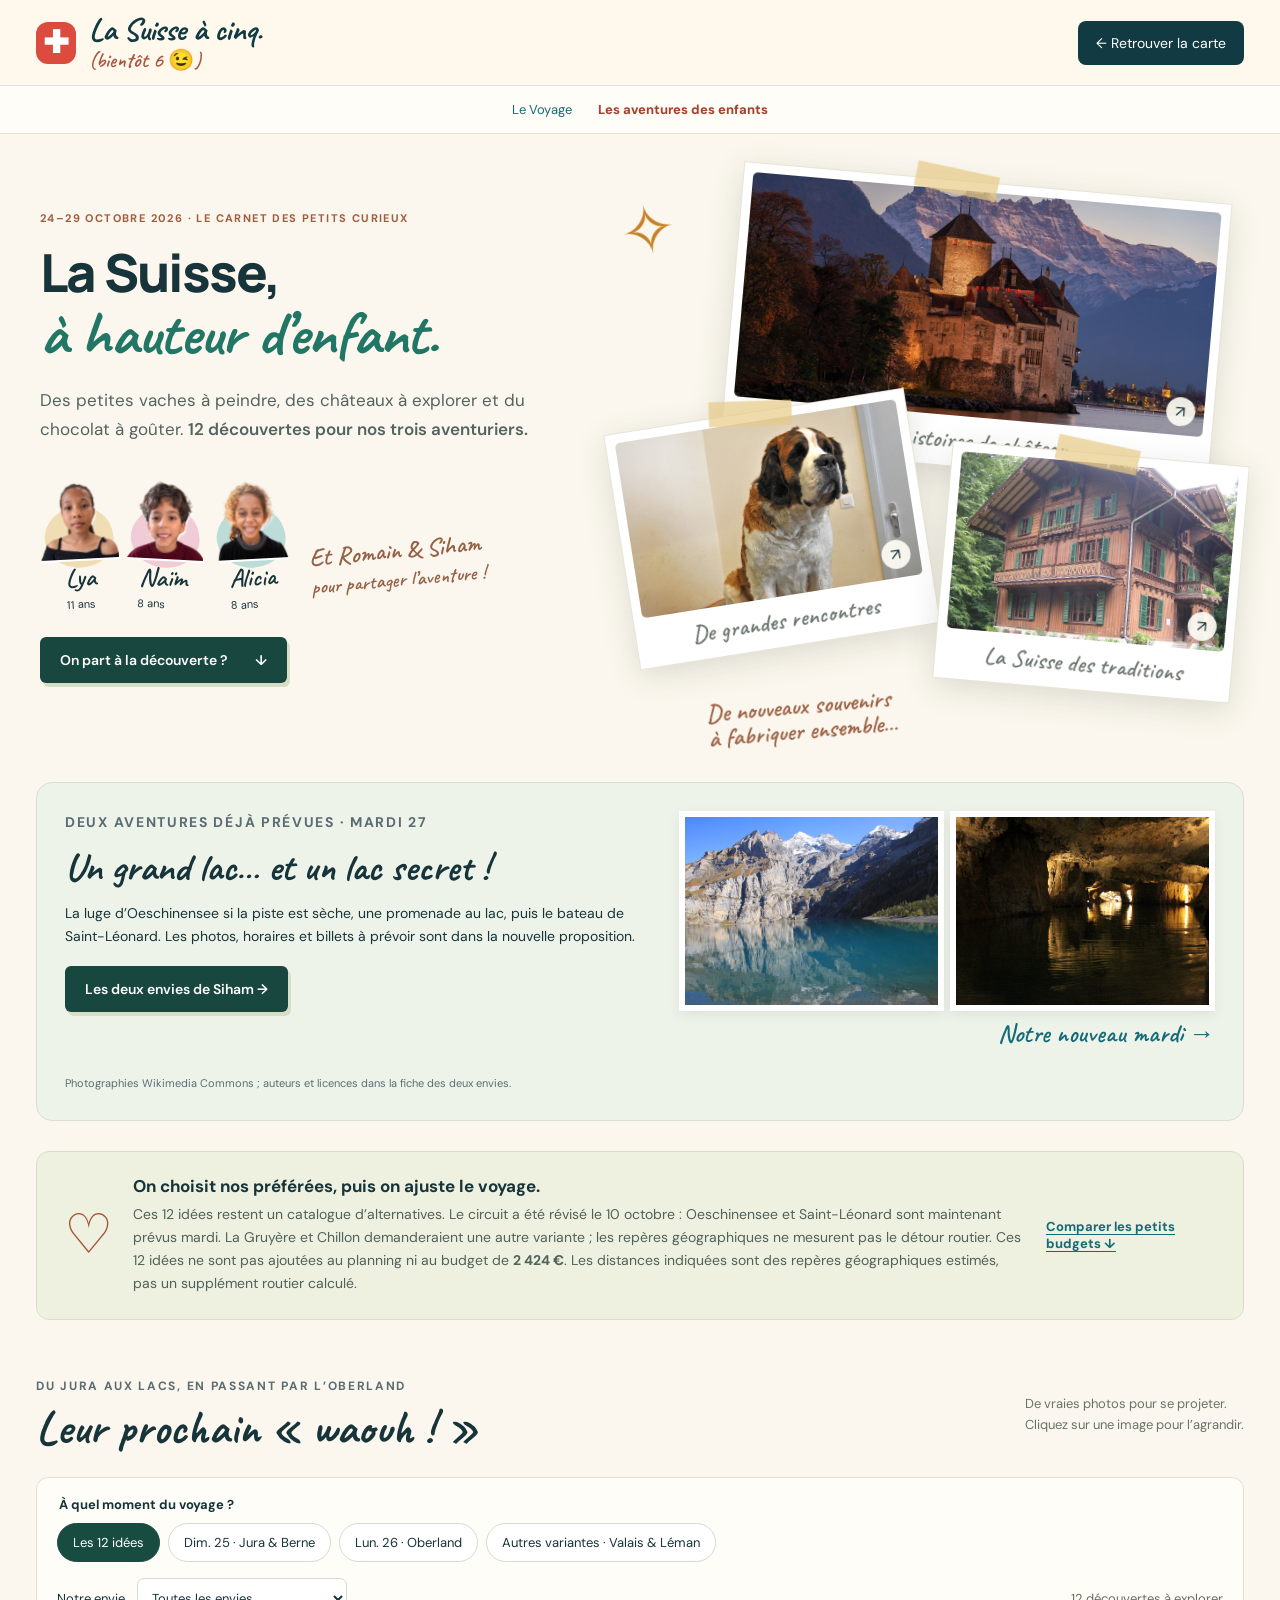
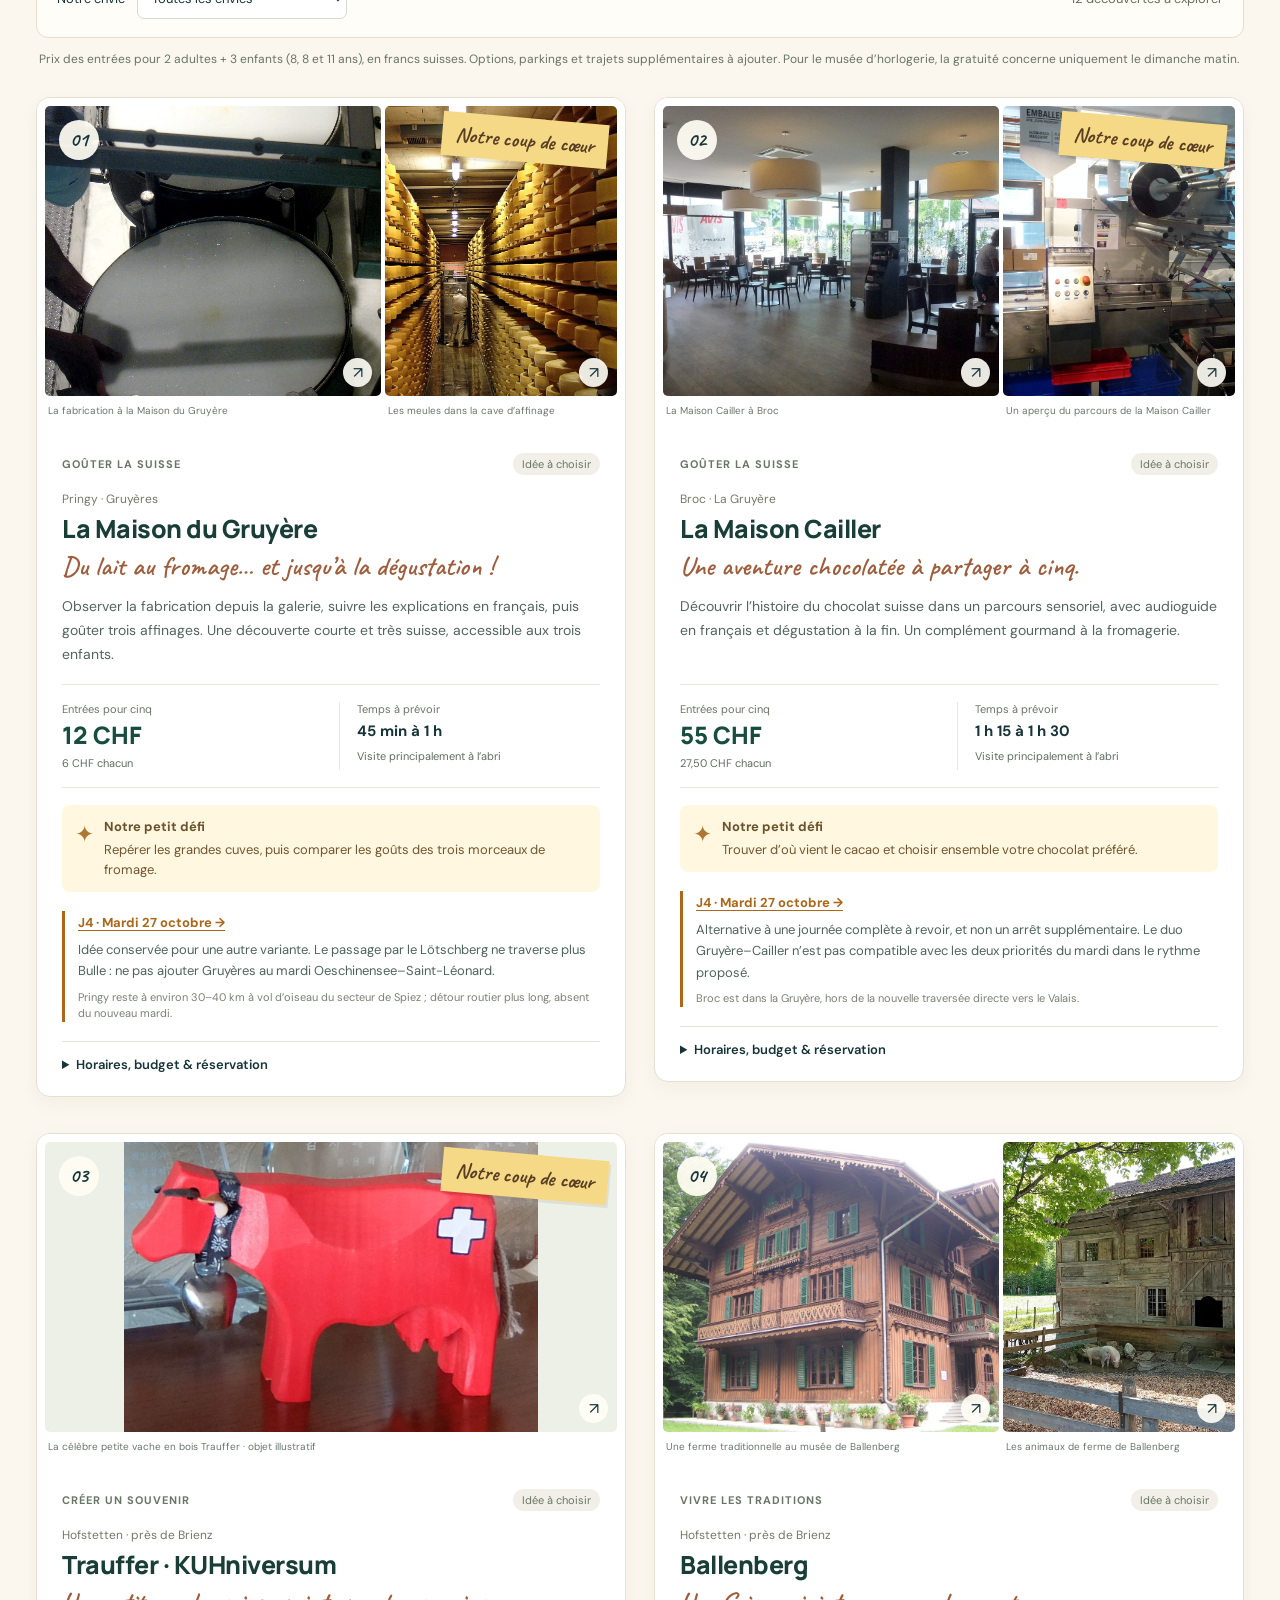
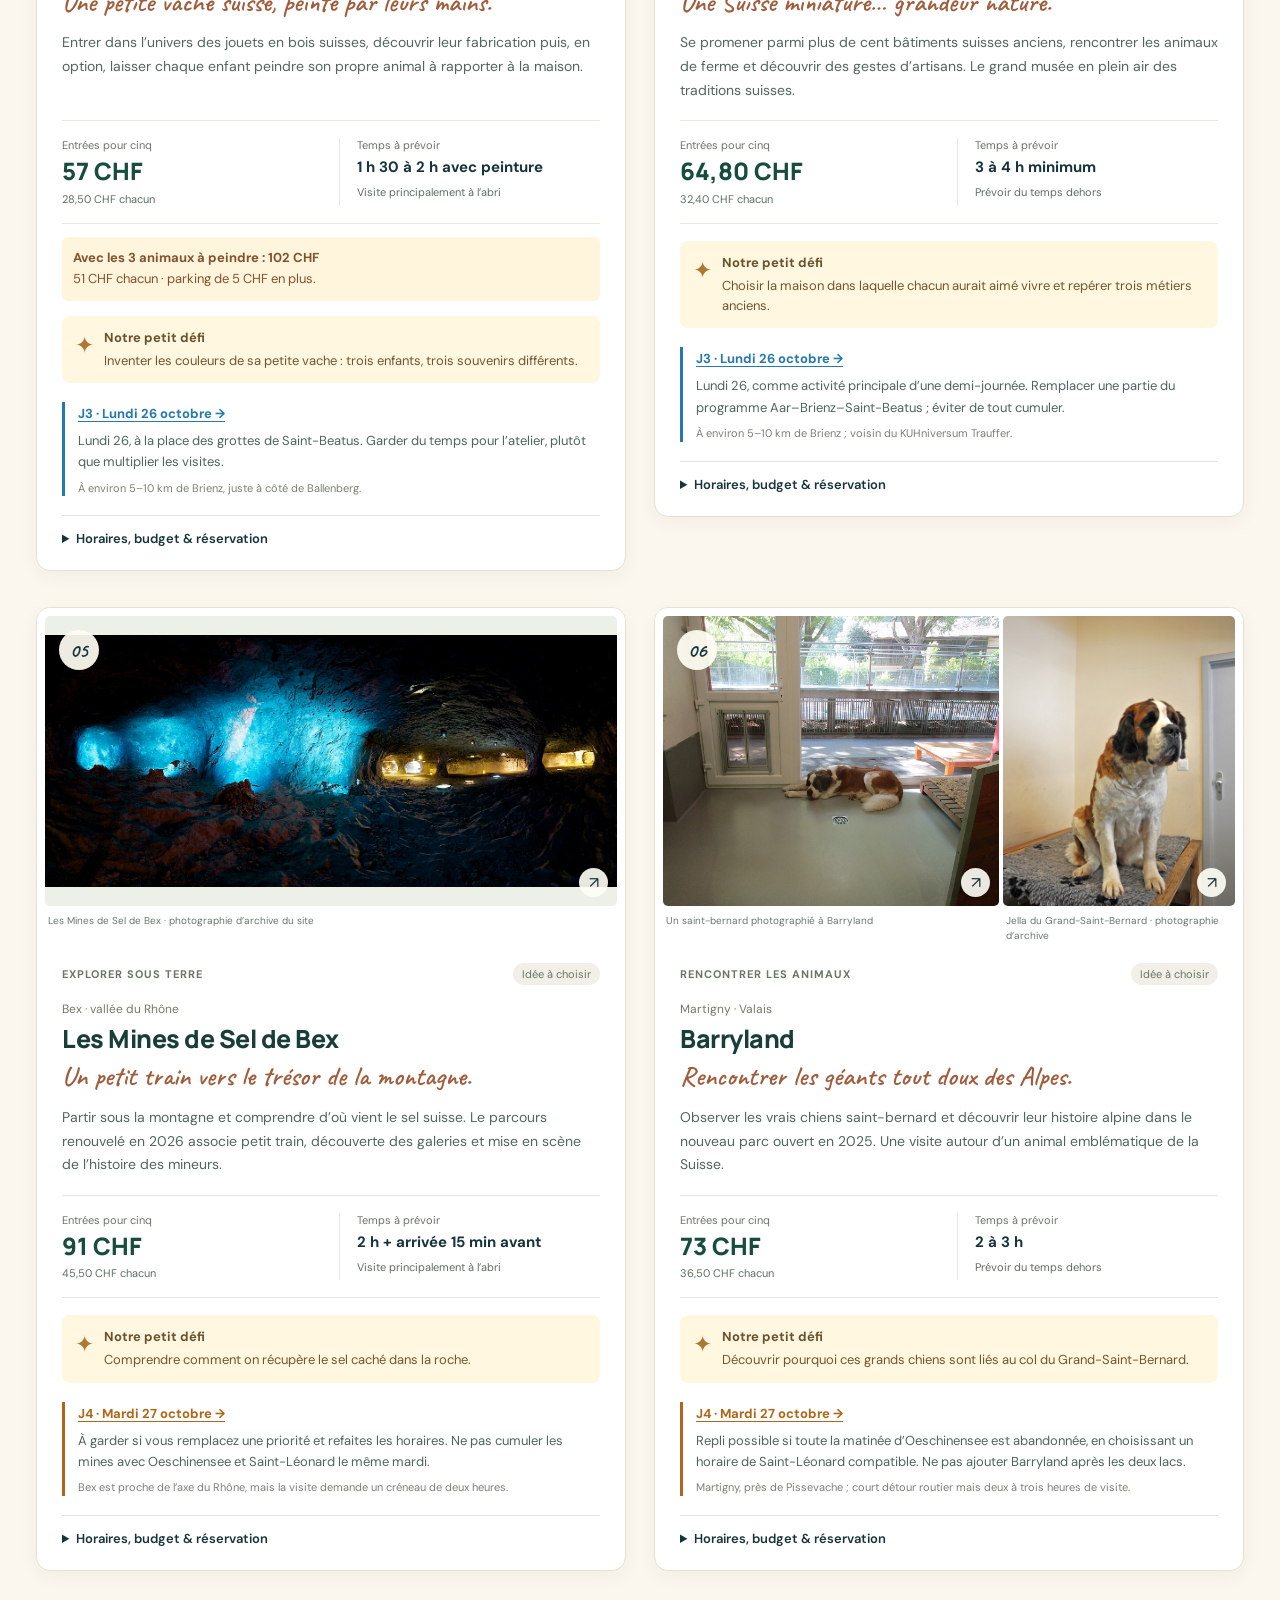
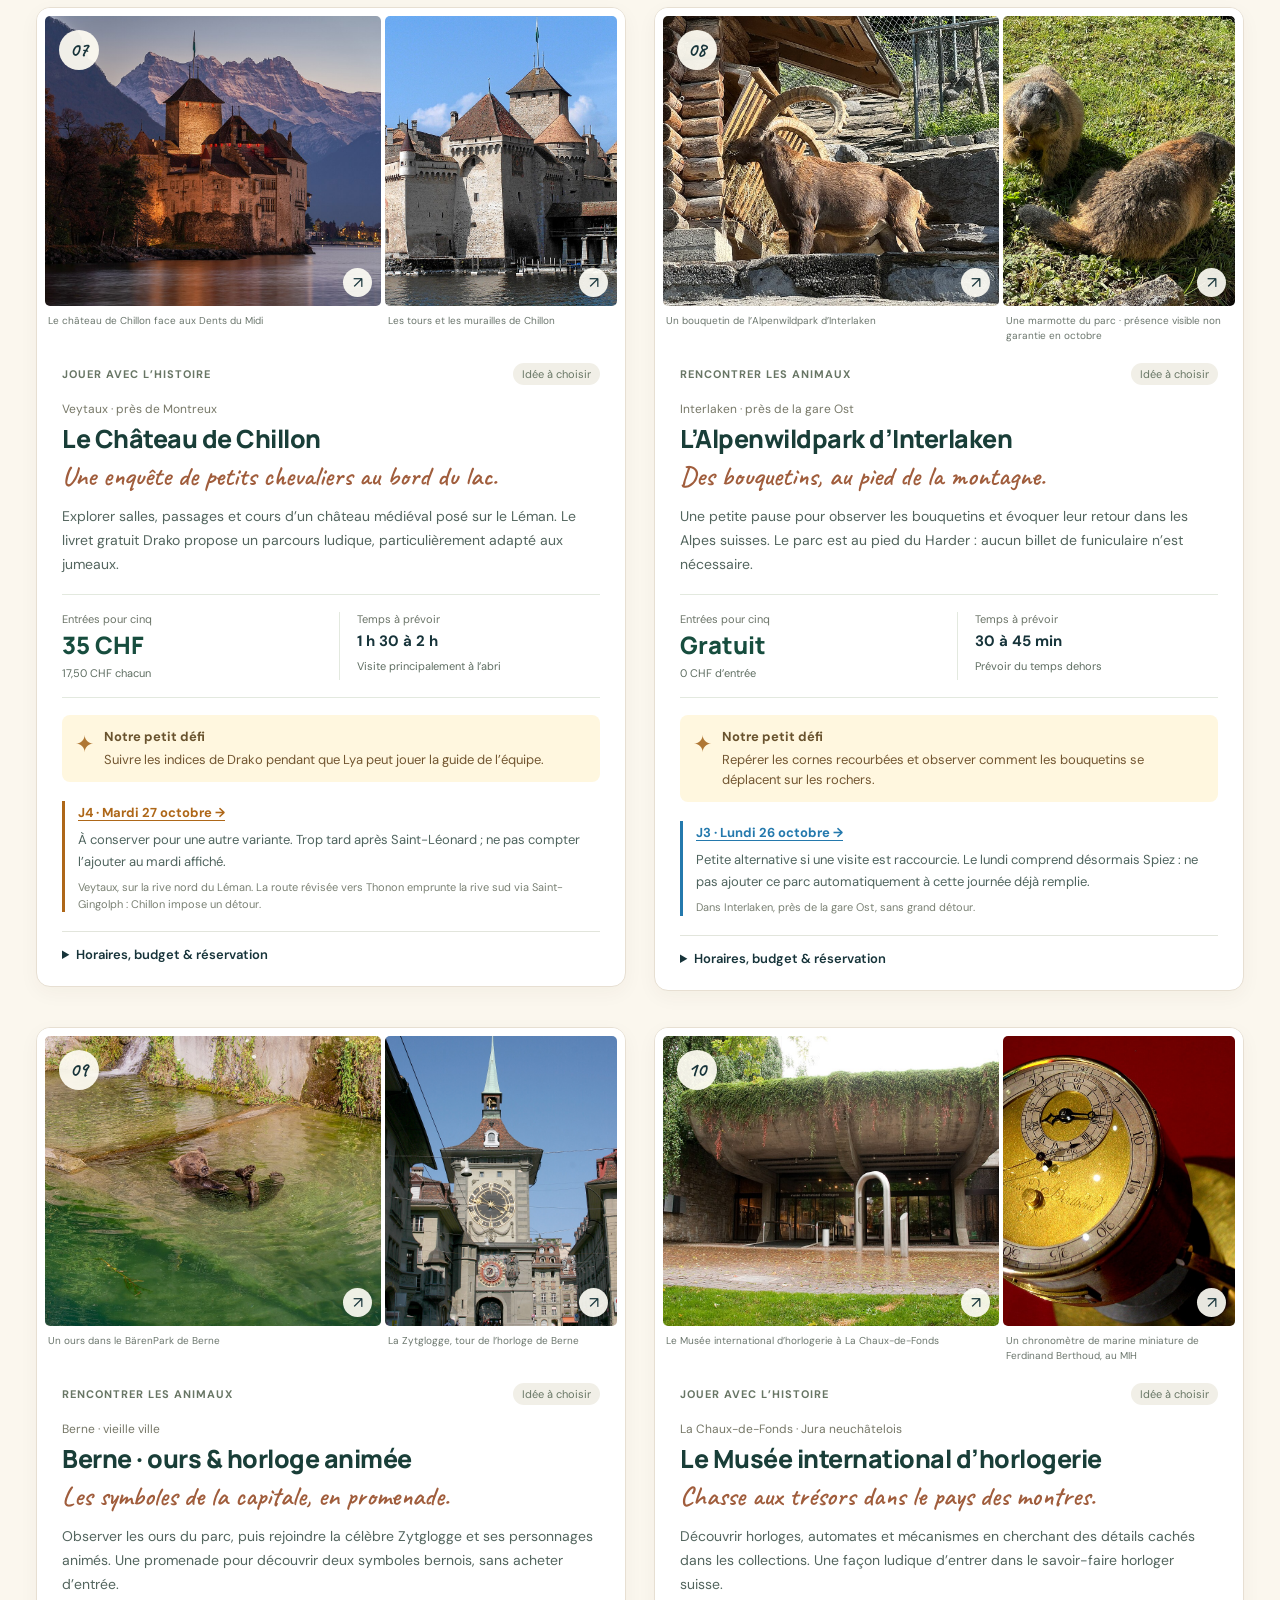
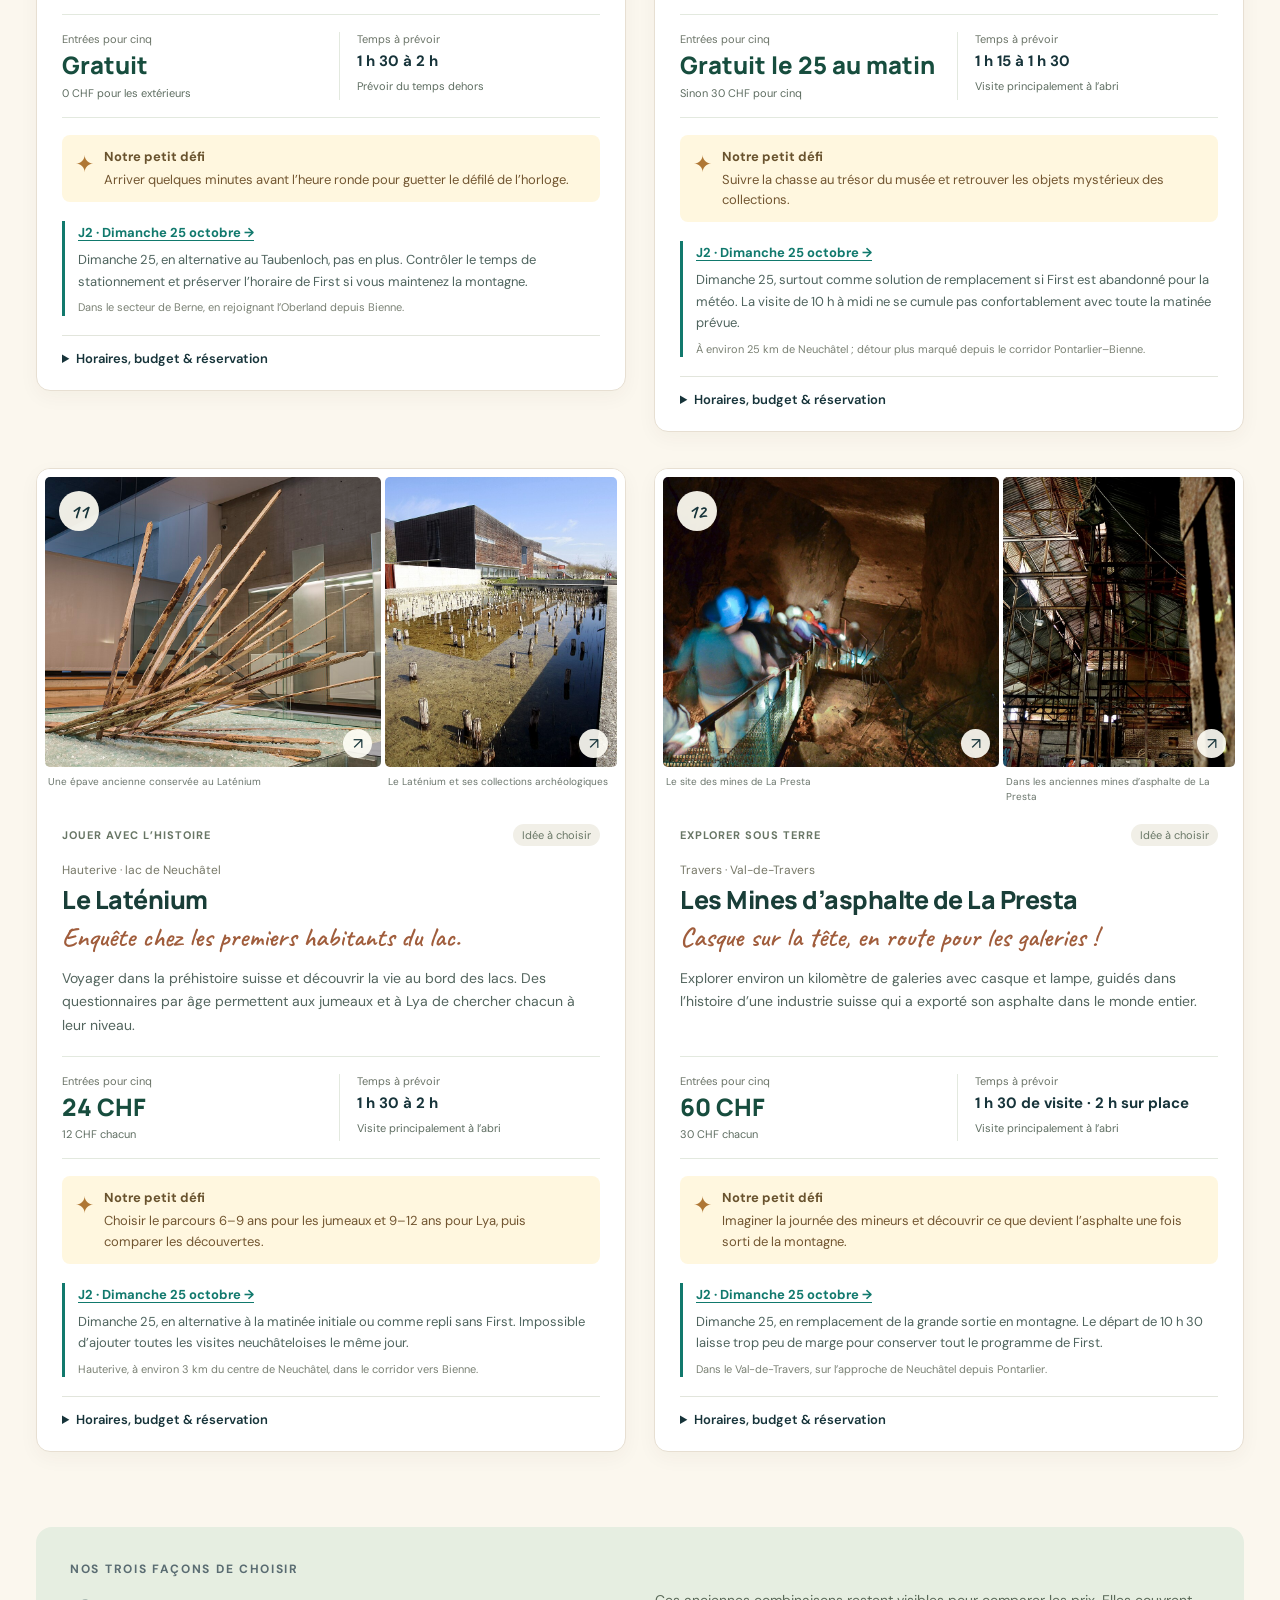
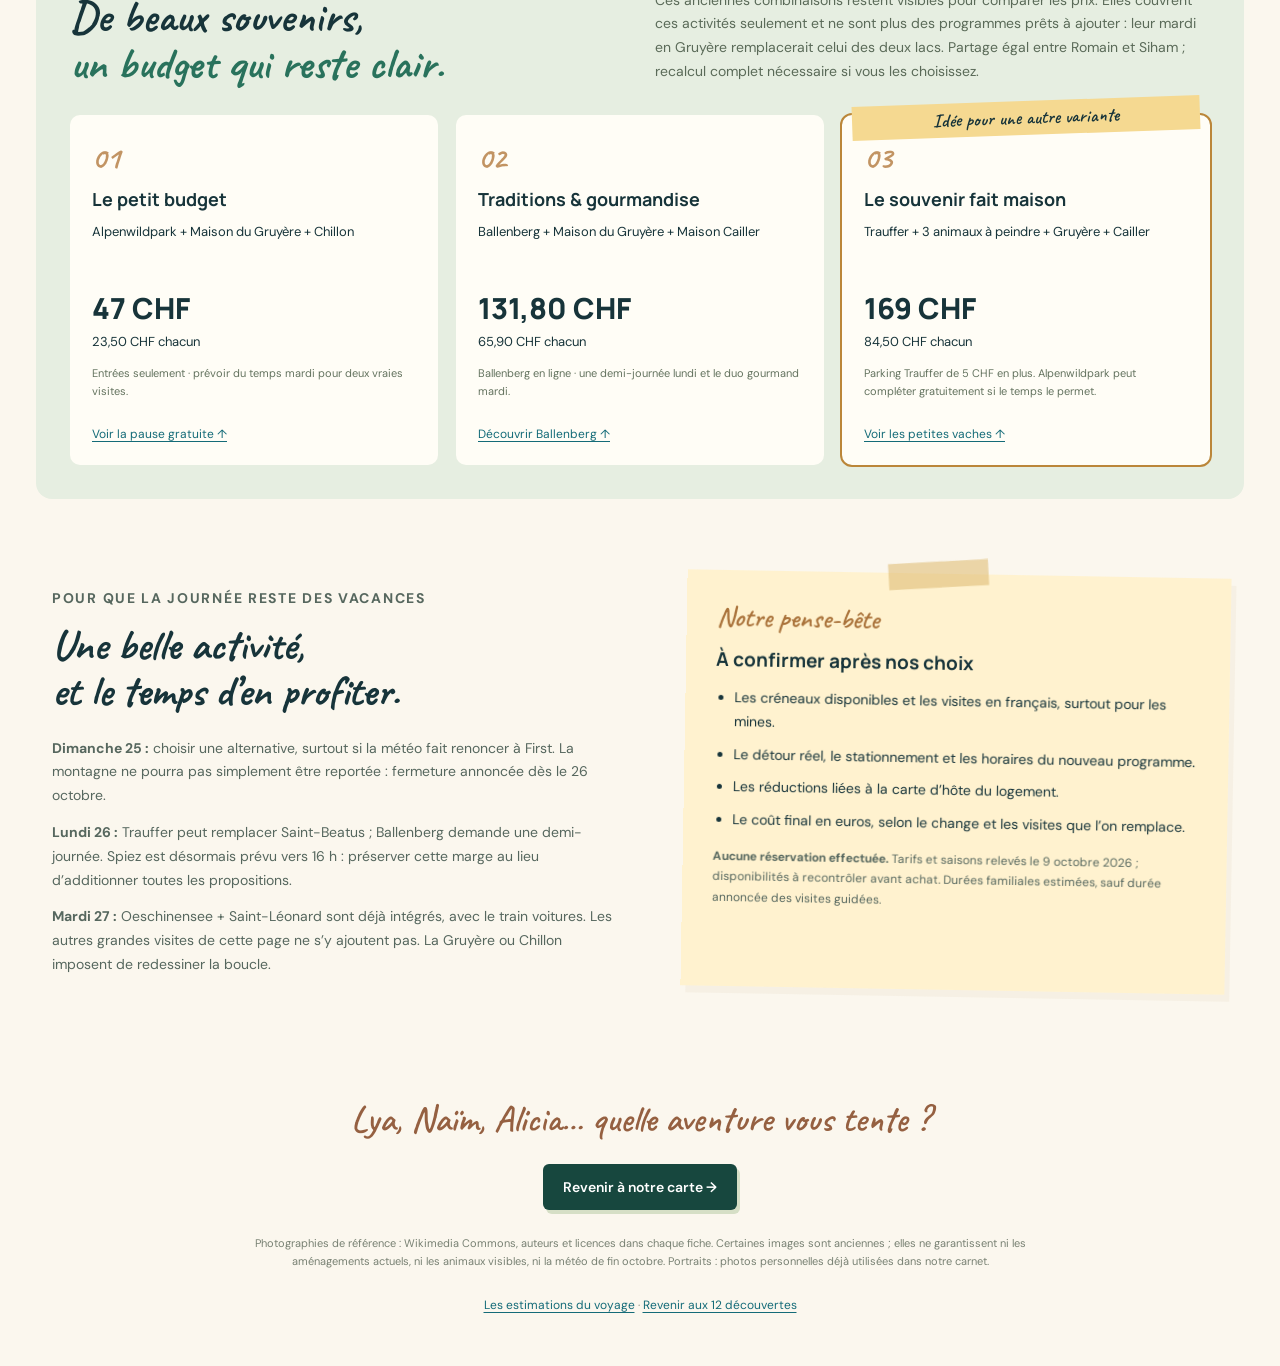
==== commit 8a593885: "Ajoute Le Voyage en premier onglet avec une galerie de 17 lieux" ====
--- a/activites-enfants.html
+++ b/activites-enfants.html
@@ -1,6 +1,6 @@
 <!doctype html><html lang="fr"><head><meta charset="utf-8"><meta name="viewport" content="width=device-width,initial-scale=1"><meta name="robots" content="noindex,nofollow"><meta name="theme-color" content="#113a42"><meta name="description" content="12 découvertes suisses pour Lya, Naïm et Alicia : photos, budgets pour cinq et alternatives proches de notre trajet du 24 au 29 octobre 2026."><title>Les aventures des enfants · La Suisse à cinq</title><link rel="stylesheet" href="style.css"><link rel="stylesheet" href="guide.css"><link rel="stylesheet" href="vacances.css?v=priorites-20261010"><link rel="stylesheet" href="activites-enfants.css"><script defer src="vacances.js?v=enfants-20261009"></script><script defer src="activites-enfants.js"></script></head>
 <body class="children-page"><a class="skip" href="#decouvertes">Aller aux 12 activités</a><header class="guide-header"><a class="guide-brand" href="index.html"><span class="swiss-cross" aria-hidden="true">✚</span><span>La Suisse à cinq.<span class="soon-six">(bientôt 6 😉)</span></span></a><a class="back-map" href="index.html">← Retrouver la carte</a></header>
-<nav class="children-nav" aria-label="Rubriques du carnet"><a href="activites-enfants.html" aria-current="page">Les aventures des enfants</a></nav>
+<nav class="children-nav" aria-label="Rubriques du carnet"><a href="voyage.html">Le Voyage</a><a href="activites-enfants.html" aria-current="page">Les aventures des enfants</a></nav>
 <main><section class="children-hero"><div class="hero-copy"><p class="eyebrow">24–29 octobre 2026 · Le carnet des petits curieux</p><h1>La Suisse,<br><em>à hauteur d’enfant.</em></h1><p class="hero-intro">Des petites vaches à peindre, des châteaux à explorer et du chocolat à goûter. <strong>12 découvertes pour nos trois aventuriers.</strong></p><div class="hero-kids"><span class="family-person"><img src="photos/portraits/lya.png" alt="Lya" width="100" height="120"><span>Lya<small>11 ans</small></span></span><span class="family-person"><img src="photos/portraits/naim.png" alt="Naïm" width="100" height="120"><span>Naïm<small>8 ans</small></span></span><span class="family-person"><img src="photos/portraits/alicia.png" alt="Alicia" width="100" height="120"><span>Alicia<small>8 ans</small></span></span><p>Et Romain & Siham<br><span>pour partager l’aventure !</span></p></div><a class="explore-button" href="#decouvertes">On part à la découverte ? <span>↓</span></a></div><div class="hero-photo-wall"><div class="hero-print hero-print-1"><figure class="discovery-photo"><button type="button" data-full-image="photos/enfants/chillon-lac.jpg" data-image-title="Des histoires de château" data-image-note="Photo : Giles Laurent · CC BY-SA 4.0. Photographie de référence ; les conditions et les aménagements peuvent avoir changé." aria-label="Agrandir : Des histoires de château"><img src="photos/enfants/chillon-lac.jpg" alt="Des histoires de château" fetchpriority="high" decoding="async"><span class="photo-zoom" aria-hidden="true">↗</span></button><figcaption>Des histoires de château</figcaption></figure></div><div class="hero-print hero-print-2"><figure class="discovery-photo"><button type="button" data-full-image="photos/enfants/barry-rencontre.jpg" data-image-title="De grandes rencontres" data-image-note="Photo : Хрюша · CC BY-SA 3.0. Photographie de référence ; les conditions et les aménagements peuvent avoir changé." aria-label="Agrandir : De grandes rencontres"><img src="photos/enfants/barry-rencontre.jpg" alt="De grandes rencontres" fetchpriority="high" decoding="async"><span class="photo-zoom" aria-hidden="true">↗</span></button><figcaption>De grandes rencontres</figcaption></figure></div><div class="hero-print hero-print-3"><figure class="discovery-photo"><button type="button" data-full-image="photos/enfants/ballenberg-ferme.jpg" data-image-title="La Suisse des traditions" data-image-note="Photo : Ben W Bell · CC BY-SA 3.0. Photographie de référence ; les conditions et les aménagements peuvent avoir changé." aria-label="Agrandir : La Suisse des traditions"><img src="photos/enfants/ballenberg-ferme.jpg" alt="La Suisse des traditions" fetchpriority="high" decoding="async"><span class="photo-zoom" aria-hidden="true">↗</span></button><figcaption>La Suisse des traditions</figcaption></figure></div><span class="hero-doodle" aria-hidden="true">✧</span><span class="hero-handnote">De nouveaux souvenirs<br>à fabriquer ensemble…</span></div></section>
 <div class="children-page-body"><aside class="priority-children"><div><p class="eyebrow">Deux aventures déjà prévues · Mardi 27</p><h2>Un grand lac… et un lac secret !</h2><p>La luge d’Oeschinensee si la piste est sèche, une promenade au lac, puis le bateau de Saint-Léonard. Les photos, horaires et billets à prévoir sont dans la nouvelle proposition.</p><a class="explore-button" href="guide.html#priorites">Les deux envies de Siham →</a></div><a href="index.html?day=4" aria-label="Voir le mardi sur la carte"><img src="photos/lieux/oeschinensee.jpg" alt="Le lac d’Oeschinen au pied des montagnes"><img src="photos/lieux/saint-leonard-bateau.jpg" alt="Le lac souterrain de Saint-Léonard"><span>Notre nouveau mardi →</span></a><p class="fine">Photographies Wikimedia Commons ; auteurs et licences dans la fiche des deux envies.</p></aside><aside class="selection-note"><span class="selection-symbol" aria-hidden="true">♡</span><div><strong>On choisit nos préférées, puis on ajuste le voyage.</strong><p>Ces 12 idées restent un catalogue d’alternatives. Le circuit a été révisé le 10 octobre : Oeschinensee et Saint-Léonard sont maintenant prévus mardi. La Gruyère et Chillon demanderaient une autre variante ; les repères géographiques ne mesurent pas le détour routier. Ces 12 idées ne sont pas ajoutées au planning ni au budget de <b>2 424 €</b>. Les distances indiquées sont des repères géographiques estimés, pas un supplément routier calculé.</p></div><a href="#combinaisons">Comparer les petits budgets ↓</a></aside>
 <section class="discovery-section" id="decouvertes"><div class="discovery-heading"><div><p class="eyebrow">Du Jura aux lacs, en passant par l’Oberland</p><h2>Leur prochain « waouh ! »</h2></div><p>De vraies photos pour se projeter.<br>Cliquez sur une image pour l’agrandir.</p></div>
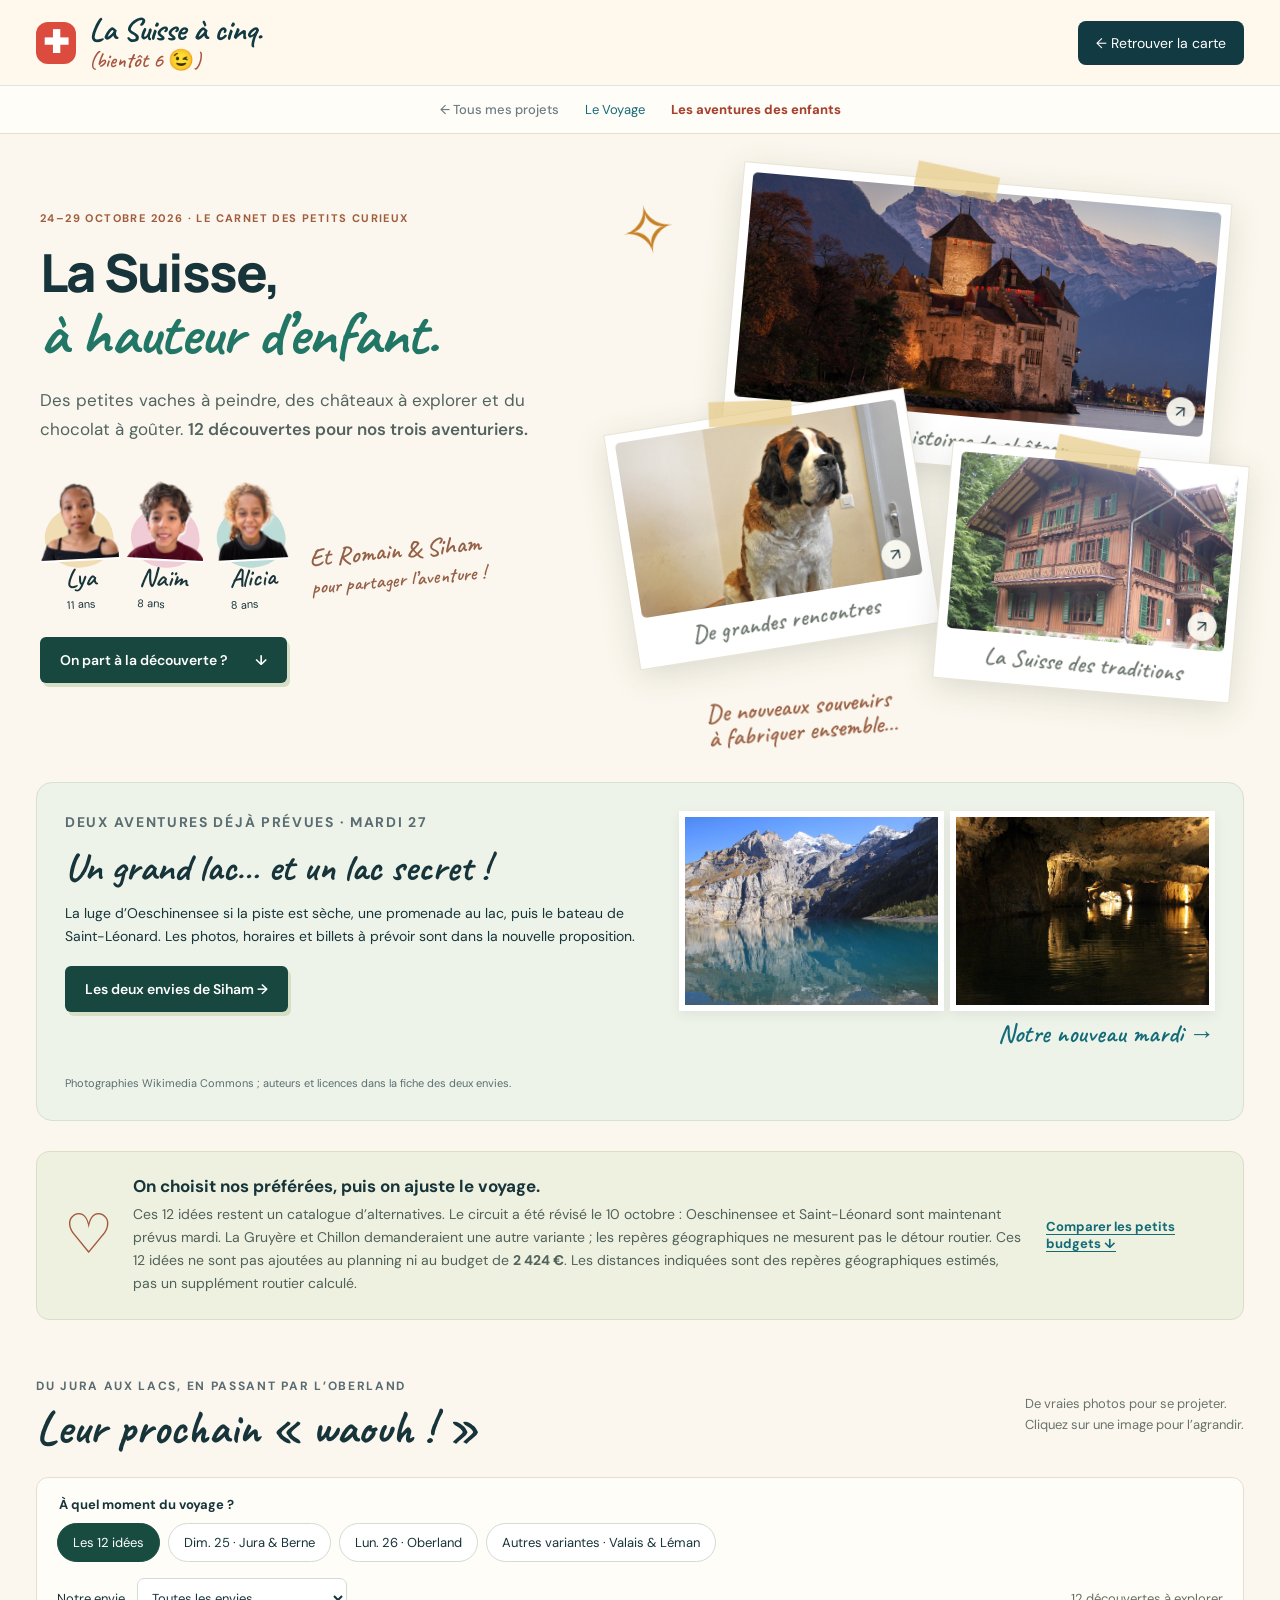
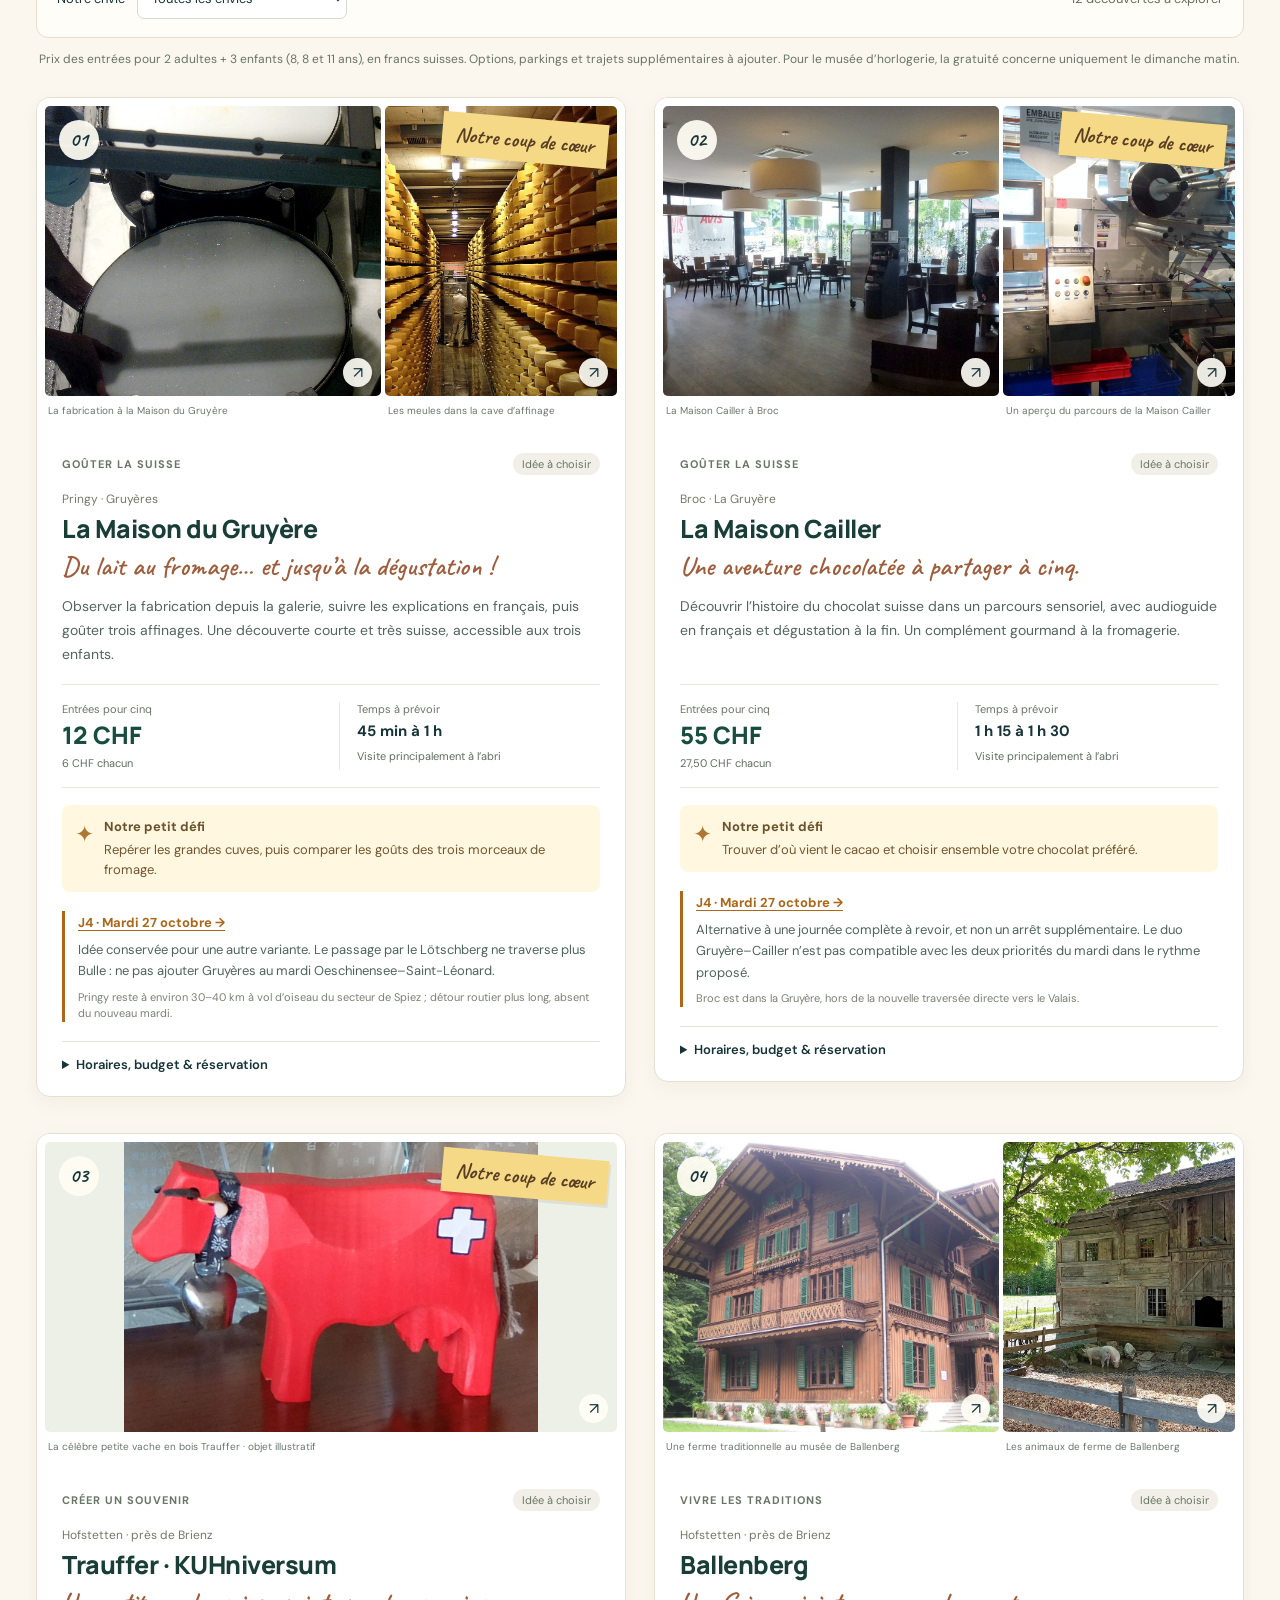
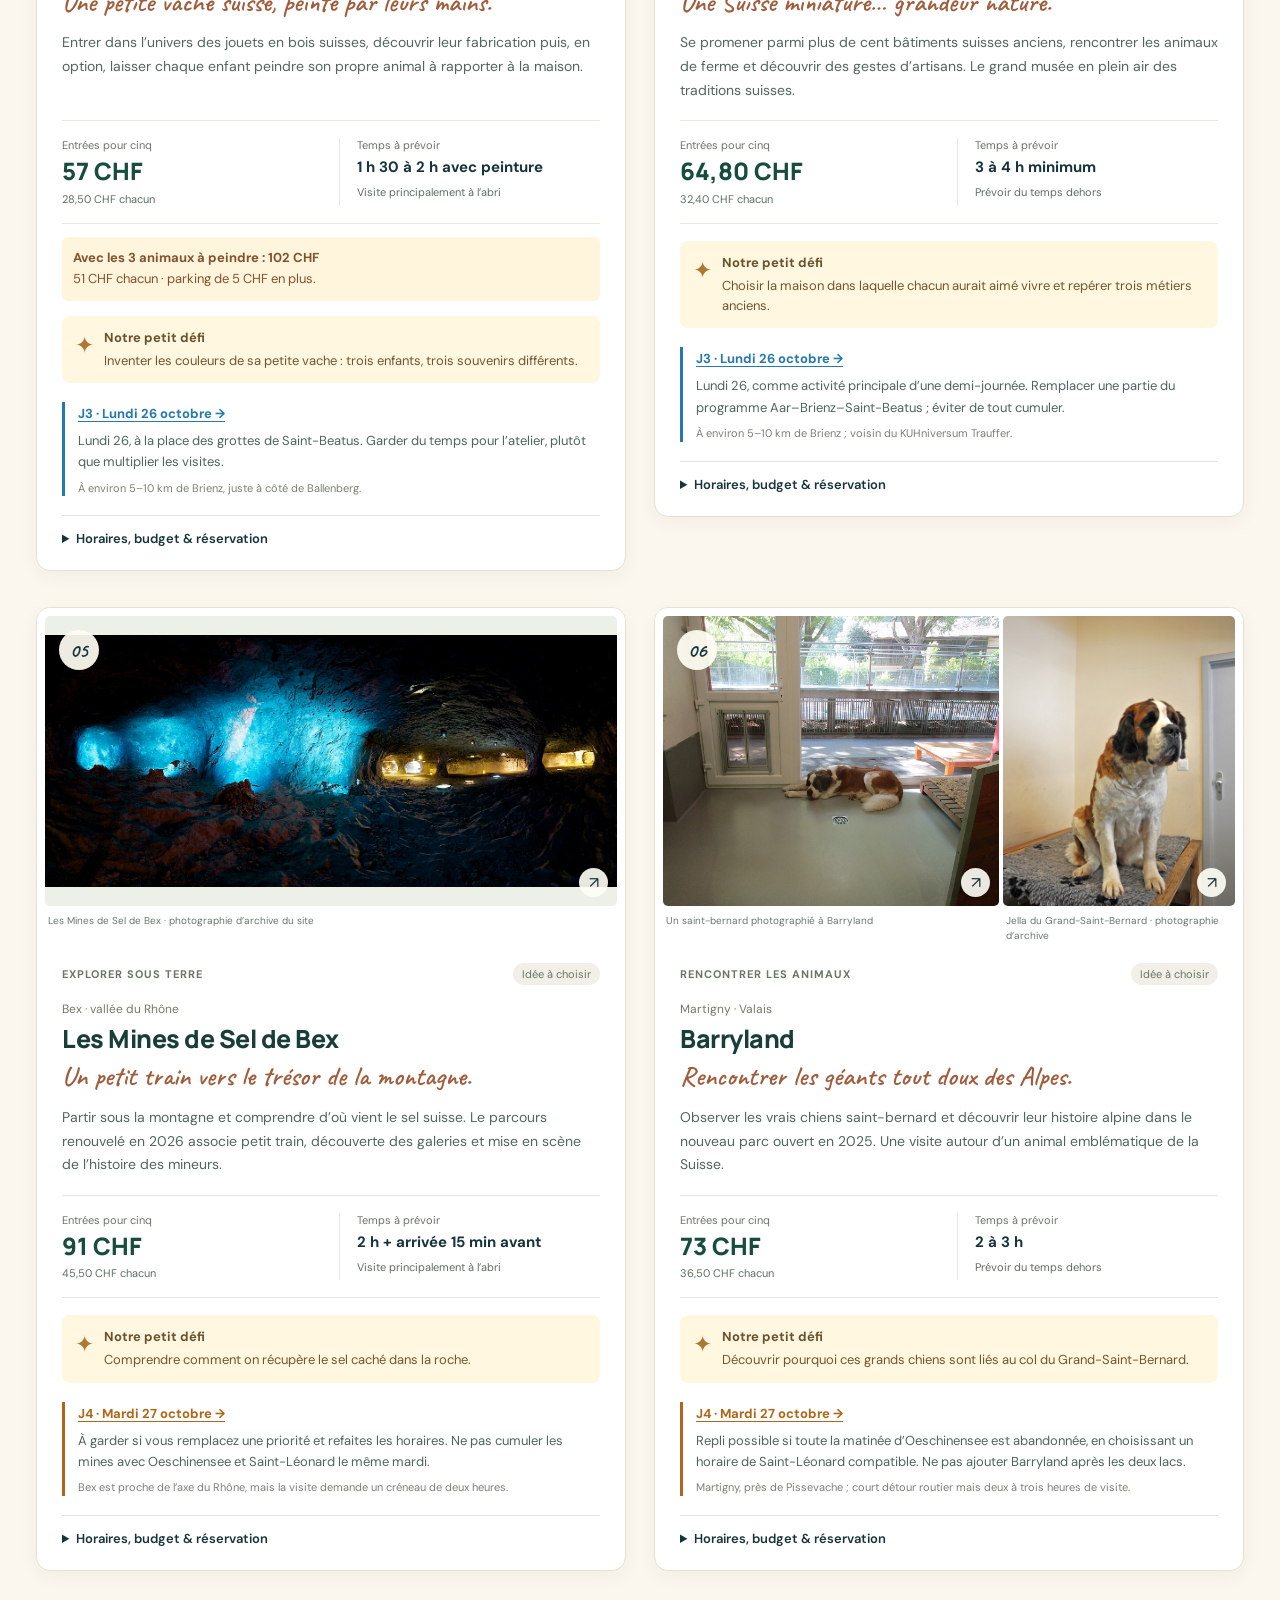
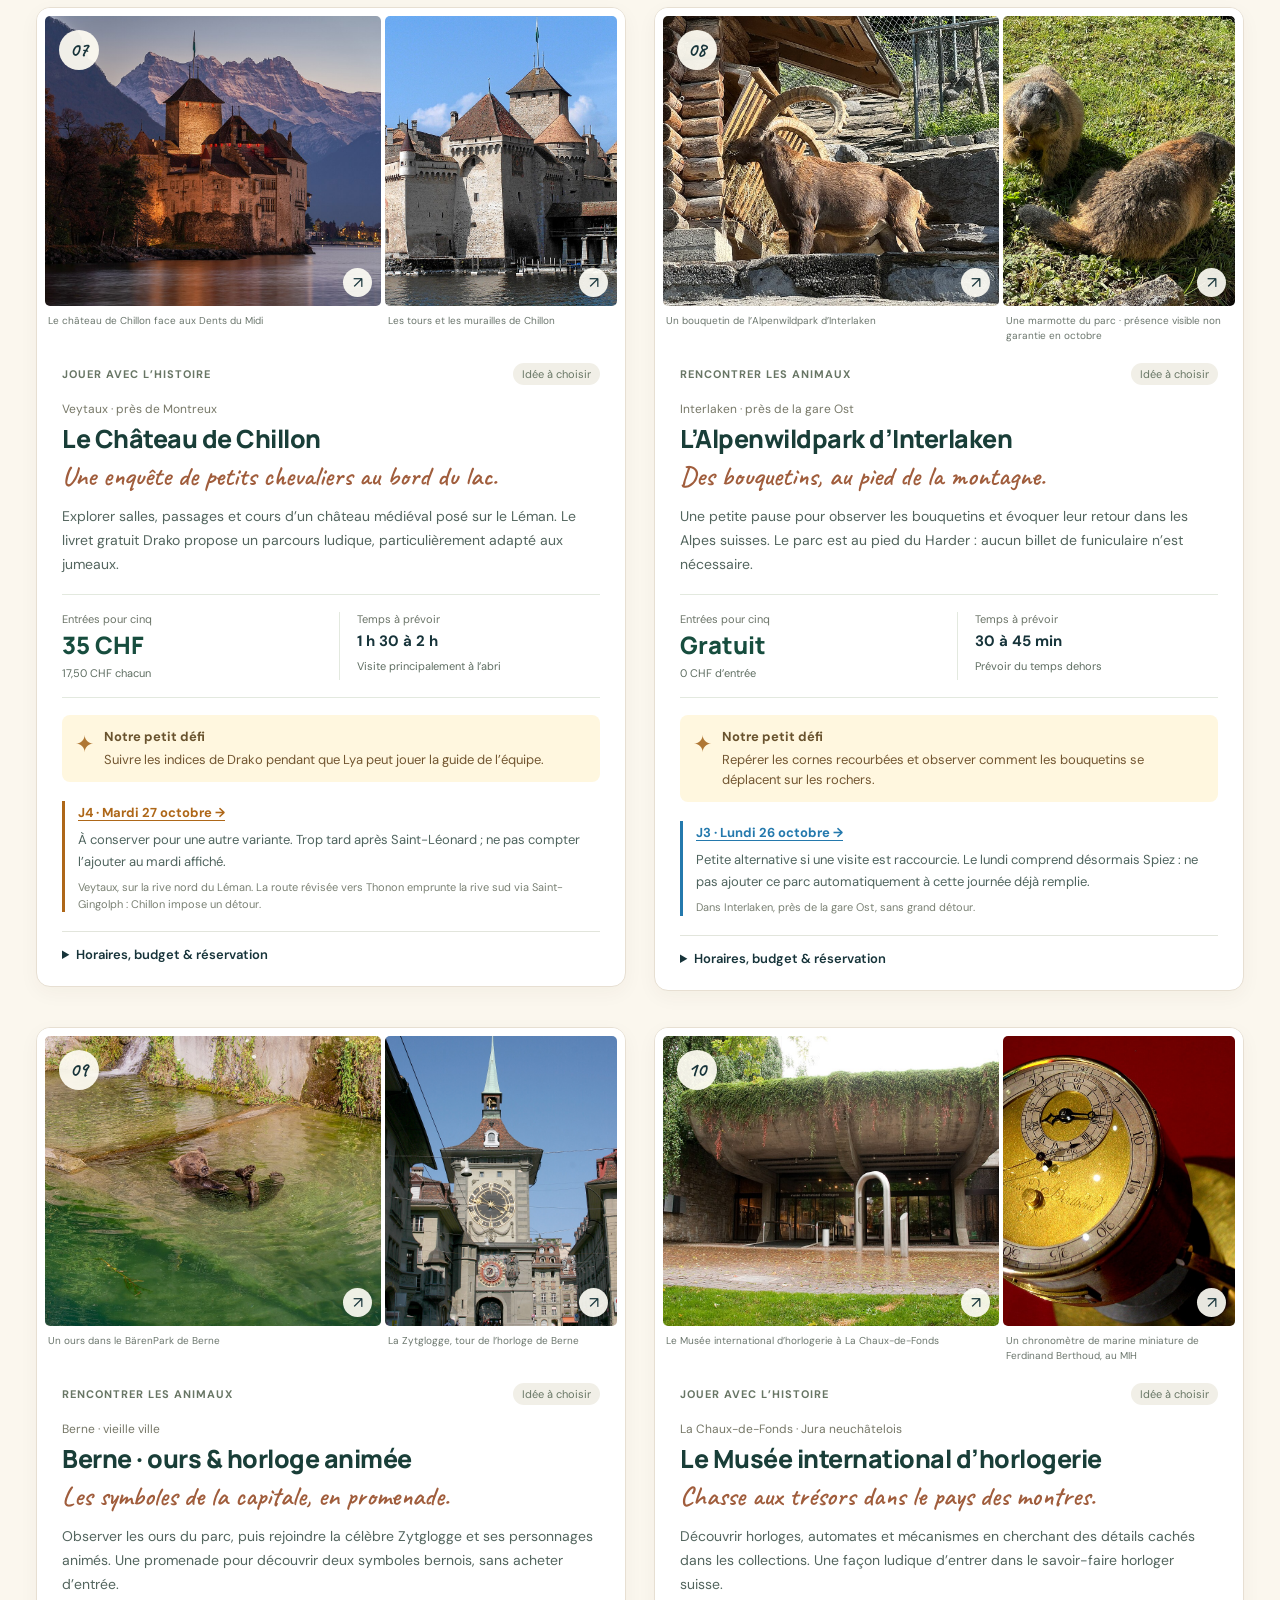
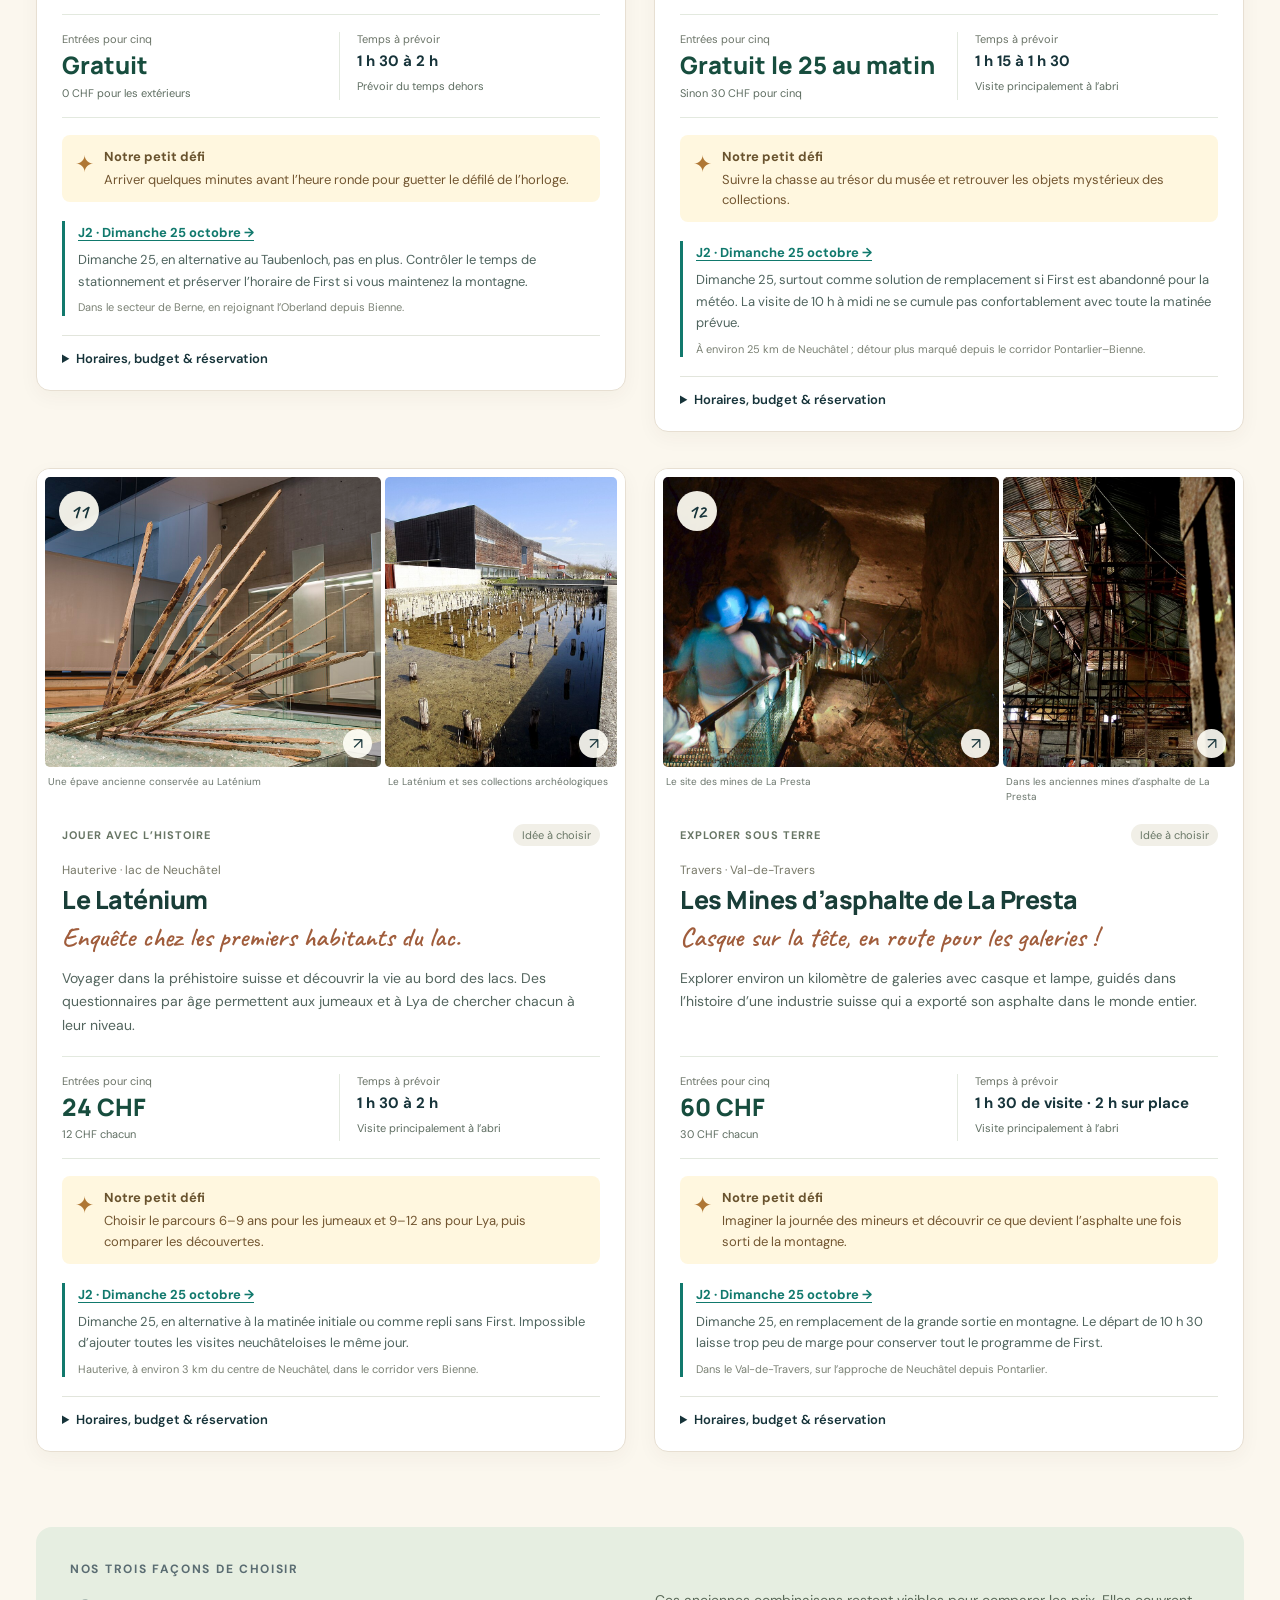
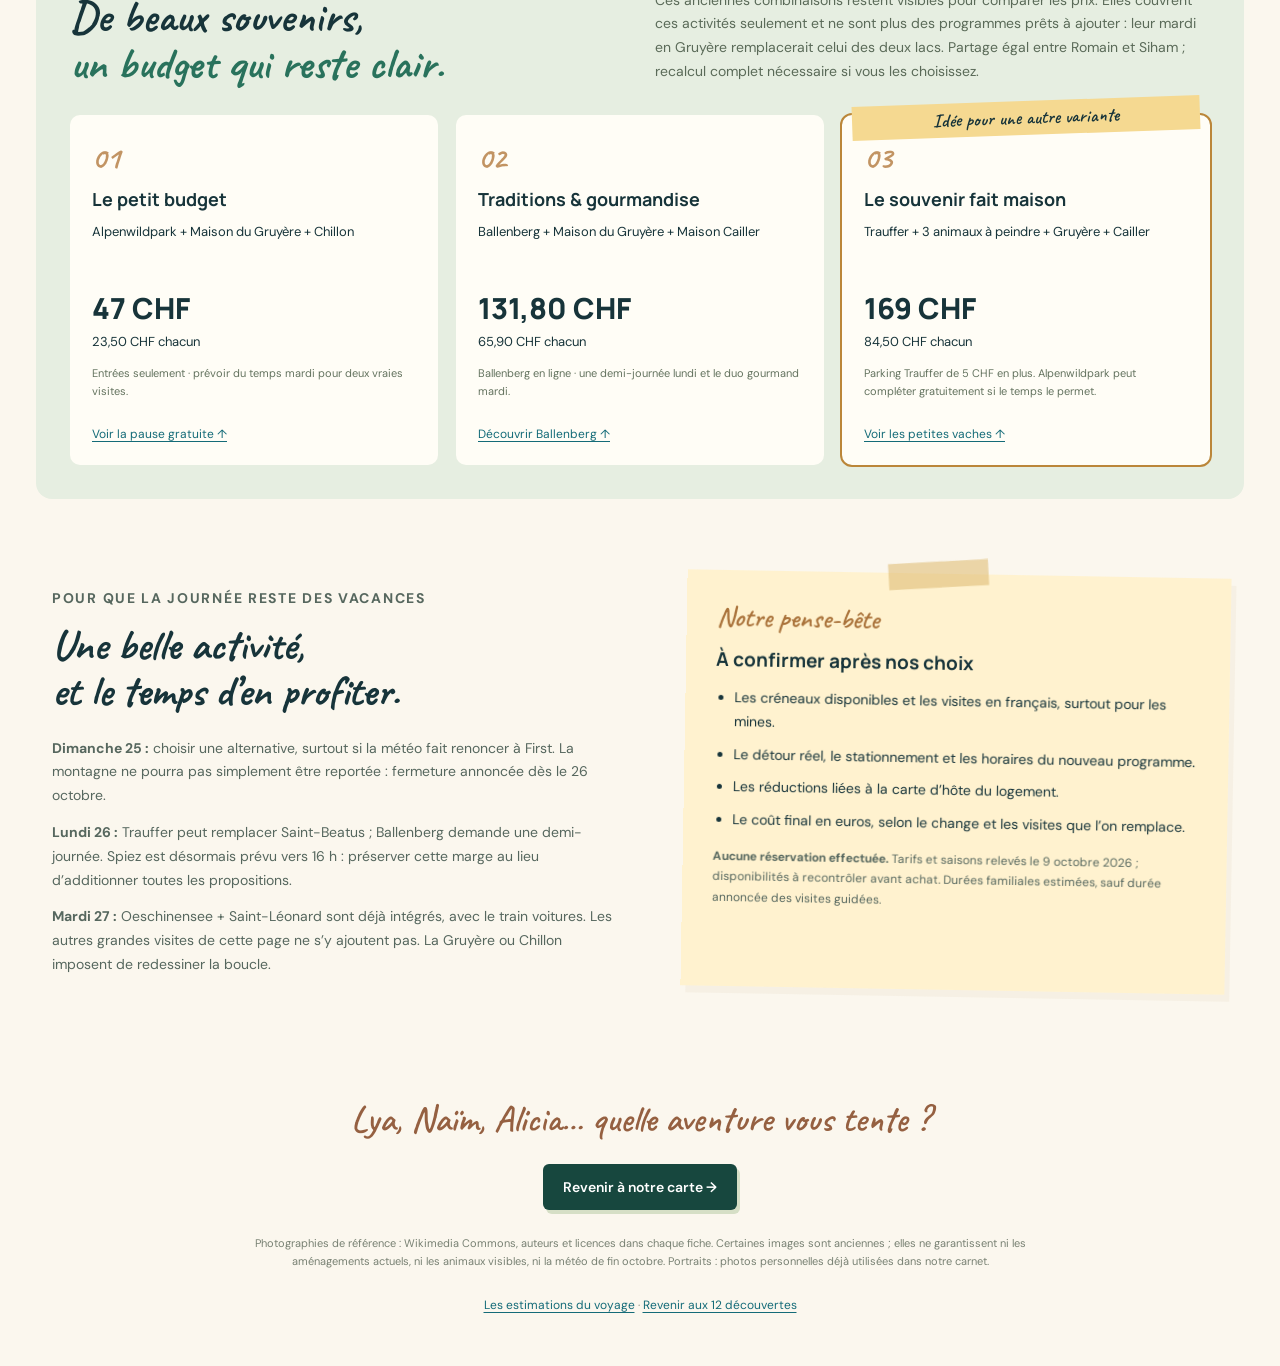
==== commit eacf8b26: "Ajoute un lien « Tous mes projets » vers la page d'accueil Co-Authored-By: Claude Opus 5.5 <noreply@" ====
--- a/activites-enfants.html
+++ b/activites-enfants.html
@@ -1,6 +1,6 @@
 <!doctype html><html lang="fr"><head><meta charset="utf-8"><meta name="viewport" content="width=device-width,initial-scale=1"><meta name="robots" content="noindex,nofollow"><meta name="theme-color" content="#113a42"><meta name="description" content="12 découvertes suisses pour Lya, Naïm et Alicia : photos, budgets pour cinq et alternatives proches de notre trajet du 24 au 29 octobre 2026."><title>Les aventures des enfants · La Suisse à cinq</title><link rel="stylesheet" href="style.css"><link rel="stylesheet" href="guide.css"><link rel="stylesheet" href="vacances.css?v=priorites-20261010"><link rel="stylesheet" href="activites-enfants.css"><script defer src="vacances.js?v=enfants-20261009"></script><script defer src="activites-enfants.js"></script></head>
 <body class="children-page"><a class="skip" href="#decouvertes">Aller aux 12 activités</a><header class="guide-header"><a class="guide-brand" href="index.html"><span class="swiss-cross" aria-hidden="true">✚</span><span>La Suisse à cinq.<span class="soon-six">(bientôt 6 😉)</span></span></a><a class="back-map" href="index.html">← Retrouver la carte</a></header>
-<nav class="children-nav" aria-label="Rubriques du carnet"><a href="voyage.html">Le Voyage</a><a href="activites-enfants.html" aria-current="page">Les aventures des enfants</a></nav>
+<nav class="children-nav" aria-label="Rubriques du carnet"><a class="home-projects" href="https://esperidad-tech.github.io/">← Tous mes projets</a><a href="voyage.html">Le Voyage</a><a href="activites-enfants.html" aria-current="page">Les aventures des enfants</a></nav>
 <main><section class="children-hero"><div class="hero-copy"><p class="eyebrow">24–29 octobre 2026 · Le carnet des petits curieux</p><h1>La Suisse,<br><em>à hauteur d’enfant.</em></h1><p class="hero-intro">Des petites vaches à peindre, des châteaux à explorer et du chocolat à goûter. <strong>12 découvertes pour nos trois aventuriers.</strong></p><div class="hero-kids"><span class="family-person"><img src="photos/portraits/lya.png" alt="Lya" width="100" height="120"><span>Lya<small>11 ans</small></span></span><span class="family-person"><img src="photos/portraits/naim.png" alt="Naïm" width="100" height="120"><span>Naïm<small>8 ans</small></span></span><span class="family-person"><img src="photos/portraits/alicia.png" alt="Alicia" width="100" height="120"><span>Alicia<small>8 ans</small></span></span><p>Et Romain & Siham<br><span>pour partager l’aventure !</span></p></div><a class="explore-button" href="#decouvertes">On part à la découverte ? <span>↓</span></a></div><div class="hero-photo-wall"><div class="hero-print hero-print-1"><figure class="discovery-photo"><button type="button" data-full-image="photos/enfants/chillon-lac.jpg" data-image-title="Des histoires de château" data-image-note="Photo : Giles Laurent · CC BY-SA 4.0. Photographie de référence ; les conditions et les aménagements peuvent avoir changé." aria-label="Agrandir : Des histoires de château"><img src="photos/enfants/chillon-lac.jpg" alt="Des histoires de château" fetchpriority="high" decoding="async"><span class="photo-zoom" aria-hidden="true">↗</span></button><figcaption>Des histoires de château</figcaption></figure></div><div class="hero-print hero-print-2"><figure class="discovery-photo"><button type="button" data-full-image="photos/enfants/barry-rencontre.jpg" data-image-title="De grandes rencontres" data-image-note="Photo : Хрюша · CC BY-SA 3.0. Photographie de référence ; les conditions et les aménagements peuvent avoir changé." aria-label="Agrandir : De grandes rencontres"><img src="photos/enfants/barry-rencontre.jpg" alt="De grandes rencontres" fetchpriority="high" decoding="async"><span class="photo-zoom" aria-hidden="true">↗</span></button><figcaption>De grandes rencontres</figcaption></figure></div><div class="hero-print hero-print-3"><figure class="discovery-photo"><button type="button" data-full-image="photos/enfants/ballenberg-ferme.jpg" data-image-title="La Suisse des traditions" data-image-note="Photo : Ben W Bell · CC BY-SA 3.0. Photographie de référence ; les conditions et les aménagements peuvent avoir changé." aria-label="Agrandir : La Suisse des traditions"><img src="photos/enfants/ballenberg-ferme.jpg" alt="La Suisse des traditions" fetchpriority="high" decoding="async"><span class="photo-zoom" aria-hidden="true">↗</span></button><figcaption>La Suisse des traditions</figcaption></figure></div><span class="hero-doodle" aria-hidden="true">✧</span><span class="hero-handnote">De nouveaux souvenirs<br>à fabriquer ensemble…</span></div></section>
 <div class="children-page-body"><aside class="priority-children"><div><p class="eyebrow">Deux aventures déjà prévues · Mardi 27</p><h2>Un grand lac… et un lac secret !</h2><p>La luge d’Oeschinensee si la piste est sèche, une promenade au lac, puis le bateau de Saint-Léonard. Les photos, horaires et billets à prévoir sont dans la nouvelle proposition.</p><a class="explore-button" href="guide.html#priorites">Les deux envies de Siham →</a></div><a href="index.html?day=4" aria-label="Voir le mardi sur la carte"><img src="photos/lieux/oeschinensee.jpg" alt="Le lac d’Oeschinen au pied des montagnes"><img src="photos/lieux/saint-leonard-bateau.jpg" alt="Le lac souterrain de Saint-Léonard"><span>Notre nouveau mardi →</span></a><p class="fine">Photographies Wikimedia Commons ; auteurs et licences dans la fiche des deux envies.</p></aside><aside class="selection-note"><span class="selection-symbol" aria-hidden="true">♡</span><div><strong>On choisit nos préférées, puis on ajuste le voyage.</strong><p>Ces 12 idées restent un catalogue d’alternatives. Le circuit a été révisé le 10 octobre : Oeschinensee et Saint-Léonard sont maintenant prévus mardi. La Gruyère et Chillon demanderaient une autre variante ; les repères géographiques ne mesurent pas le détour routier. Ces 12 idées ne sont pas ajoutées au planning ni au budget de <b>2 424 €</b>. Les distances indiquées sont des repères géographiques estimés, pas un supplément routier calculé.</p></div><a href="#combinaisons">Comparer les petits budgets ↓</a></aside>
 <section class="discovery-section" id="decouvertes"><div class="discovery-heading"><div><p class="eyebrow">Du Jura aux lacs, en passant par l’Oberland</p><h2>Leur prochain « waouh ! »</h2></div><p>De vraies photos pour se projeter.<br>Cliquez sur une image pour l’agrandir.</p></div>
--- a/style.css
+++ b/style.css
@@ -13,3 +13,4 @@
 #map .leaflet-tile-pane{filter:saturate(.5) contrast(.96) brightness(1.03)}.photo-hero{height:210px}.day-cost{margin-top:0}@media(max-width:800px){.photo-hero{height:220px}}
 @media(max-width:800px){.topbar{min-height:94px}.brand{min-width:0}.brand h1{white-space:nowrap;font-size:20px}.header-actions{flex:0 0 112px}.total-button{width:112px;padding:10px}.total-button>span:first-child{font-size:10px;white-space:nowrap}.total-button strong{white-space:nowrap;font-size:21px}.total-share{font-size:10px;white-space:nowrap}.brand p{font-size:11px}.site-nav{scrollbar-width:none}}
 .mobile-crew{display:none}@media(max-width:800px){.site-nav .mobile-crew{display:inline-block}}
+.home-projects{color:#5f6f7a!important;font-weight:500!important;opacity:.9}.home-projects:hover{opacity:1}
